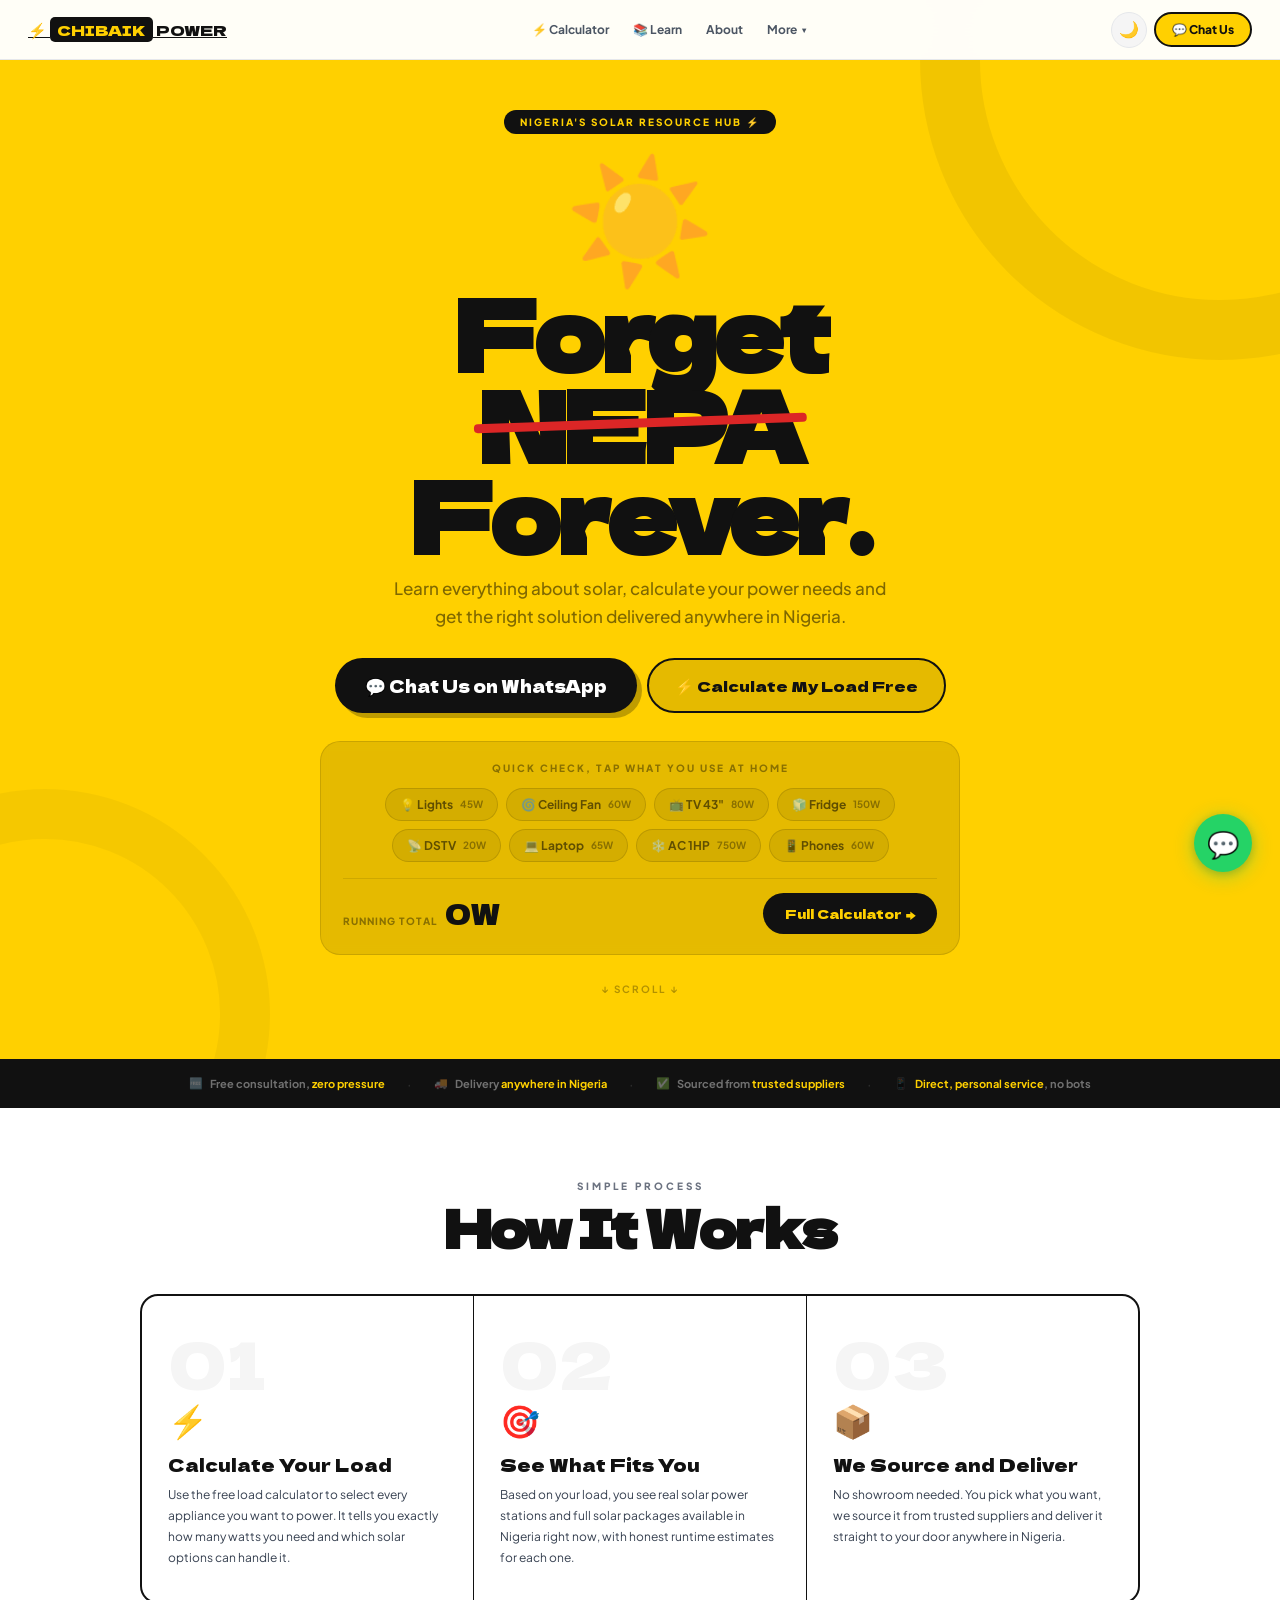
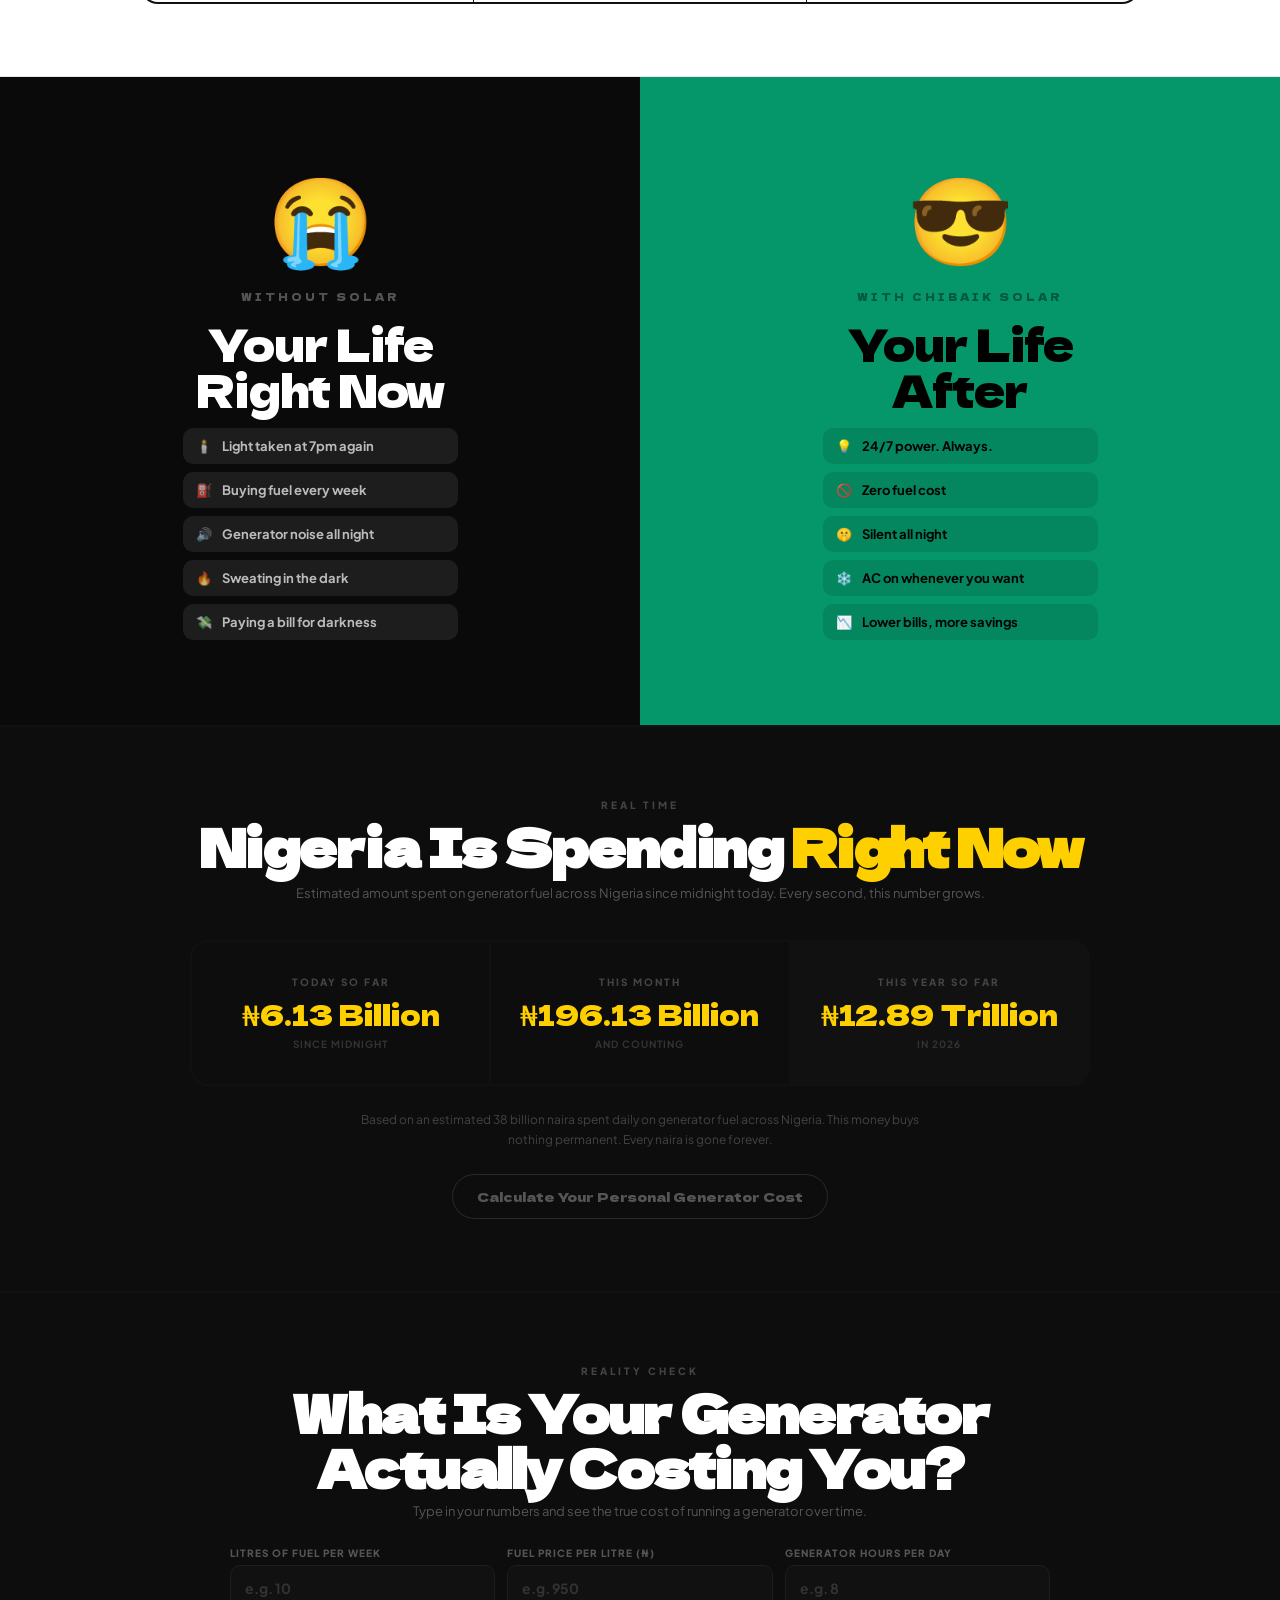
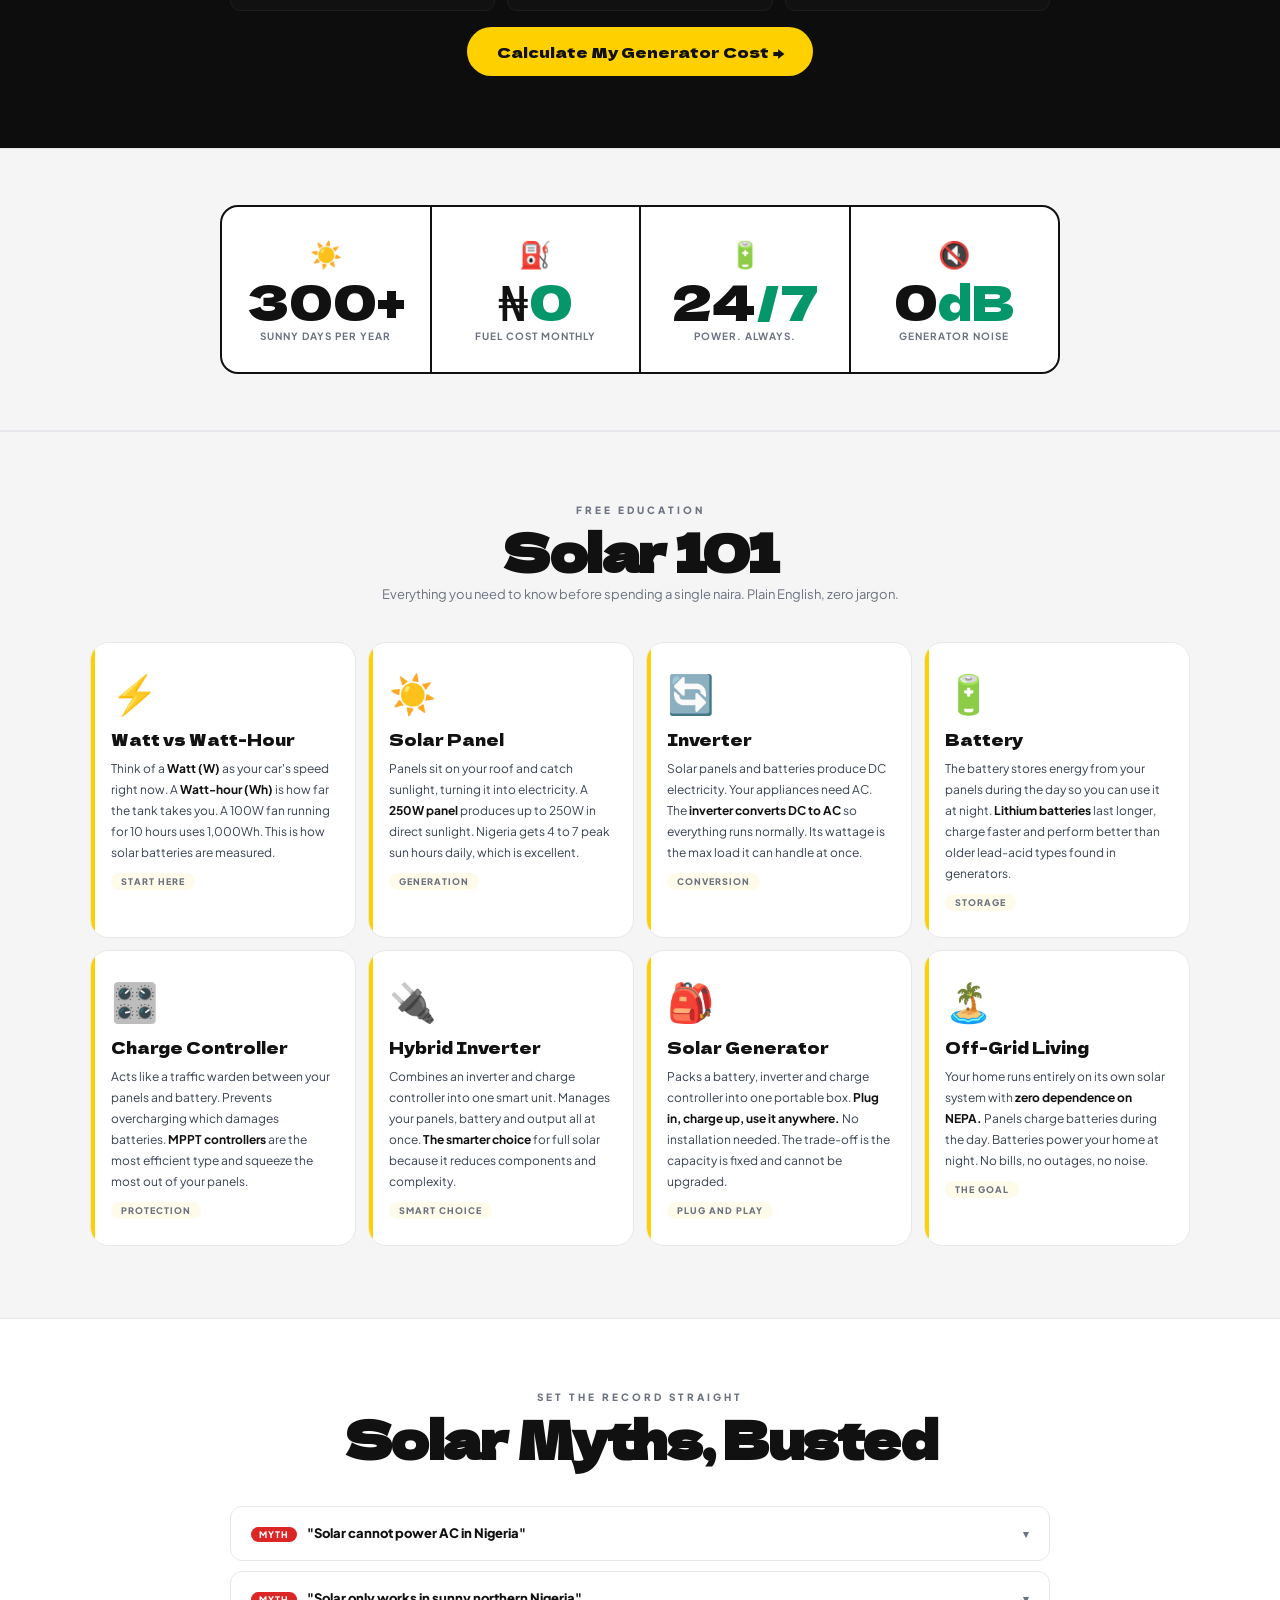
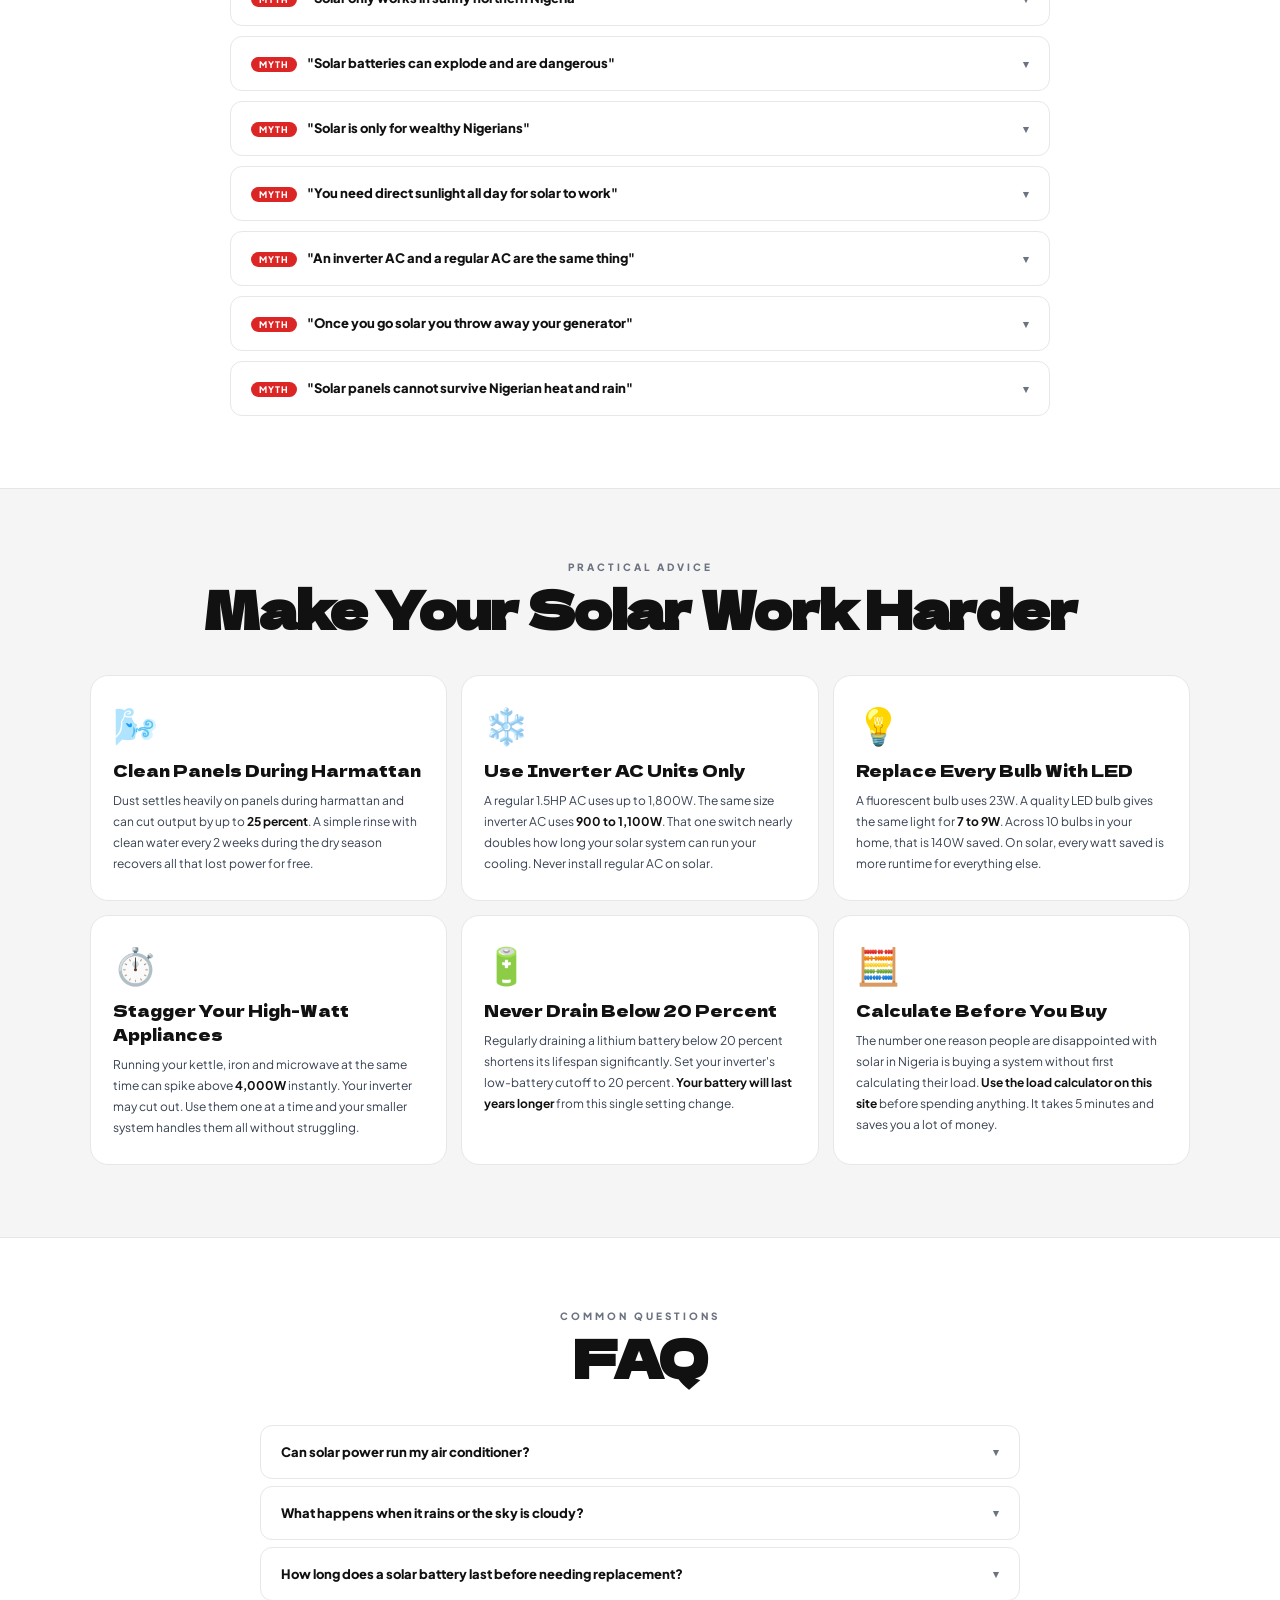
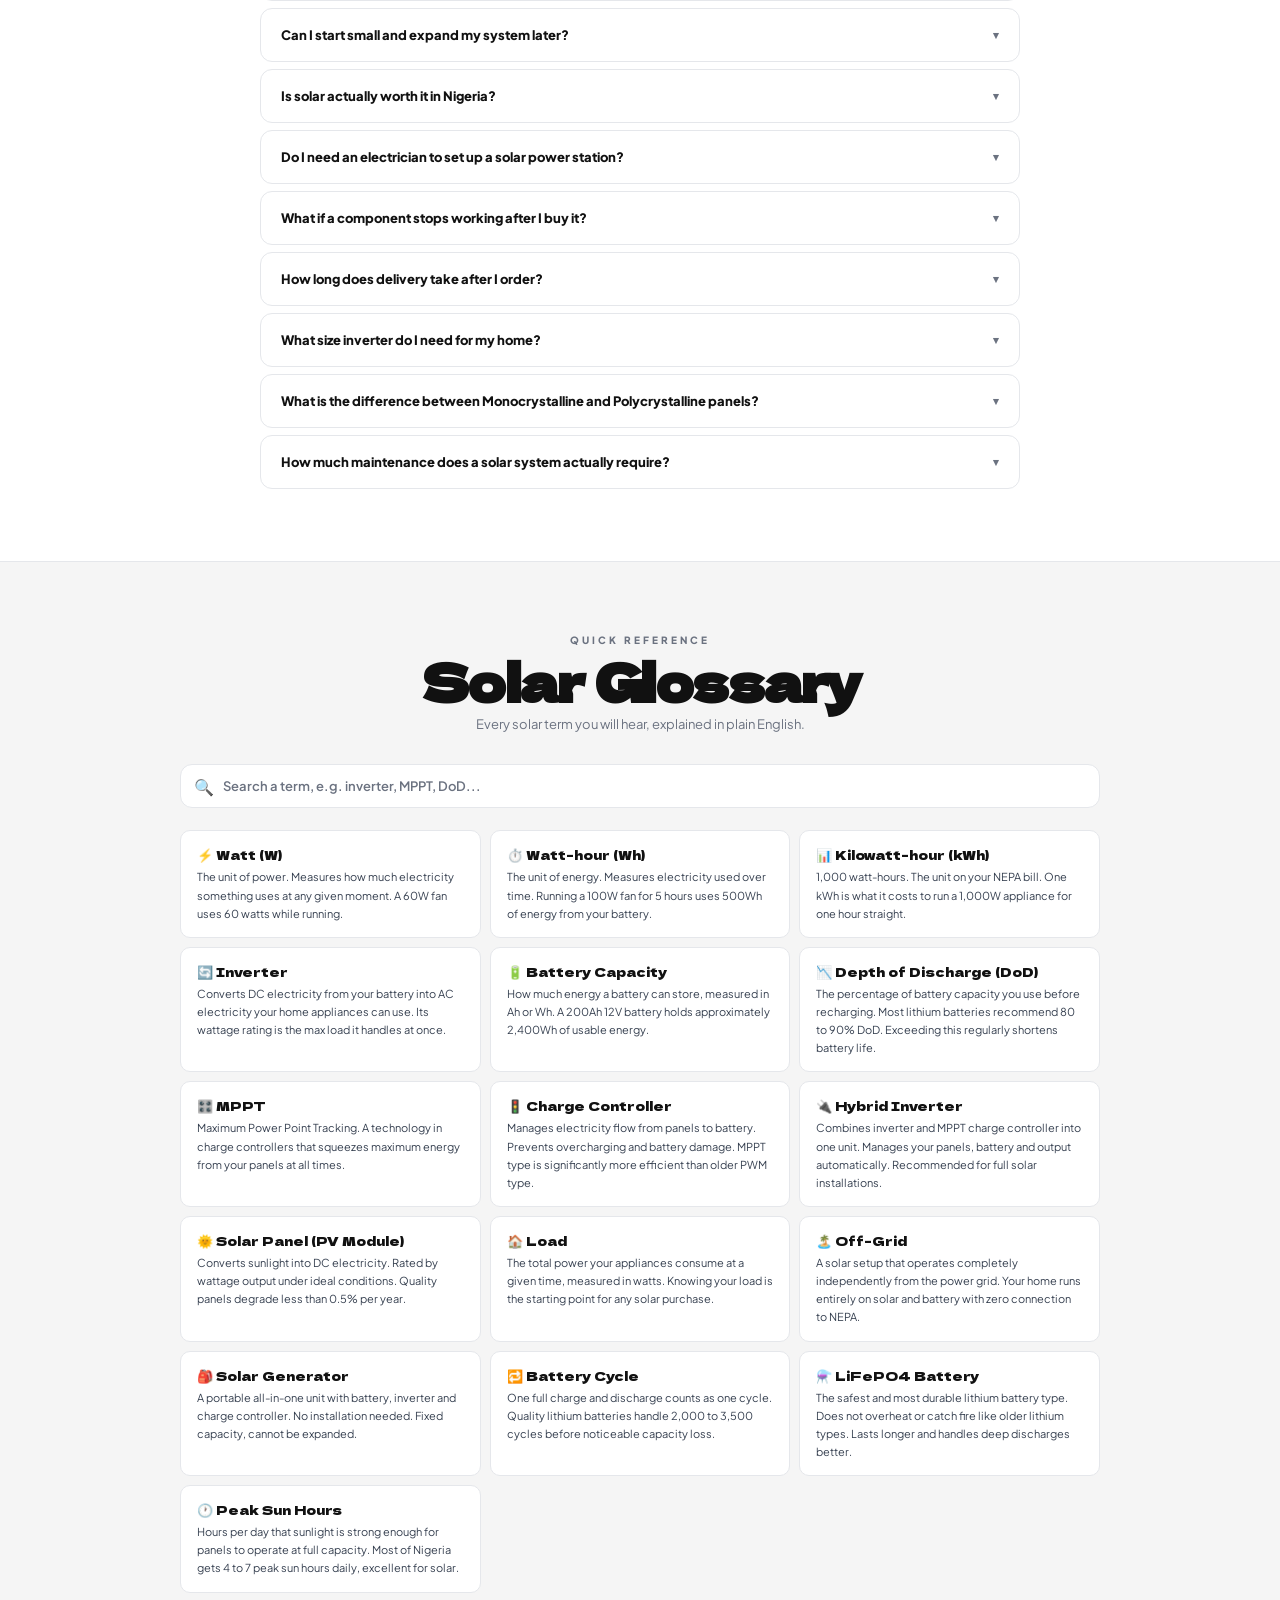
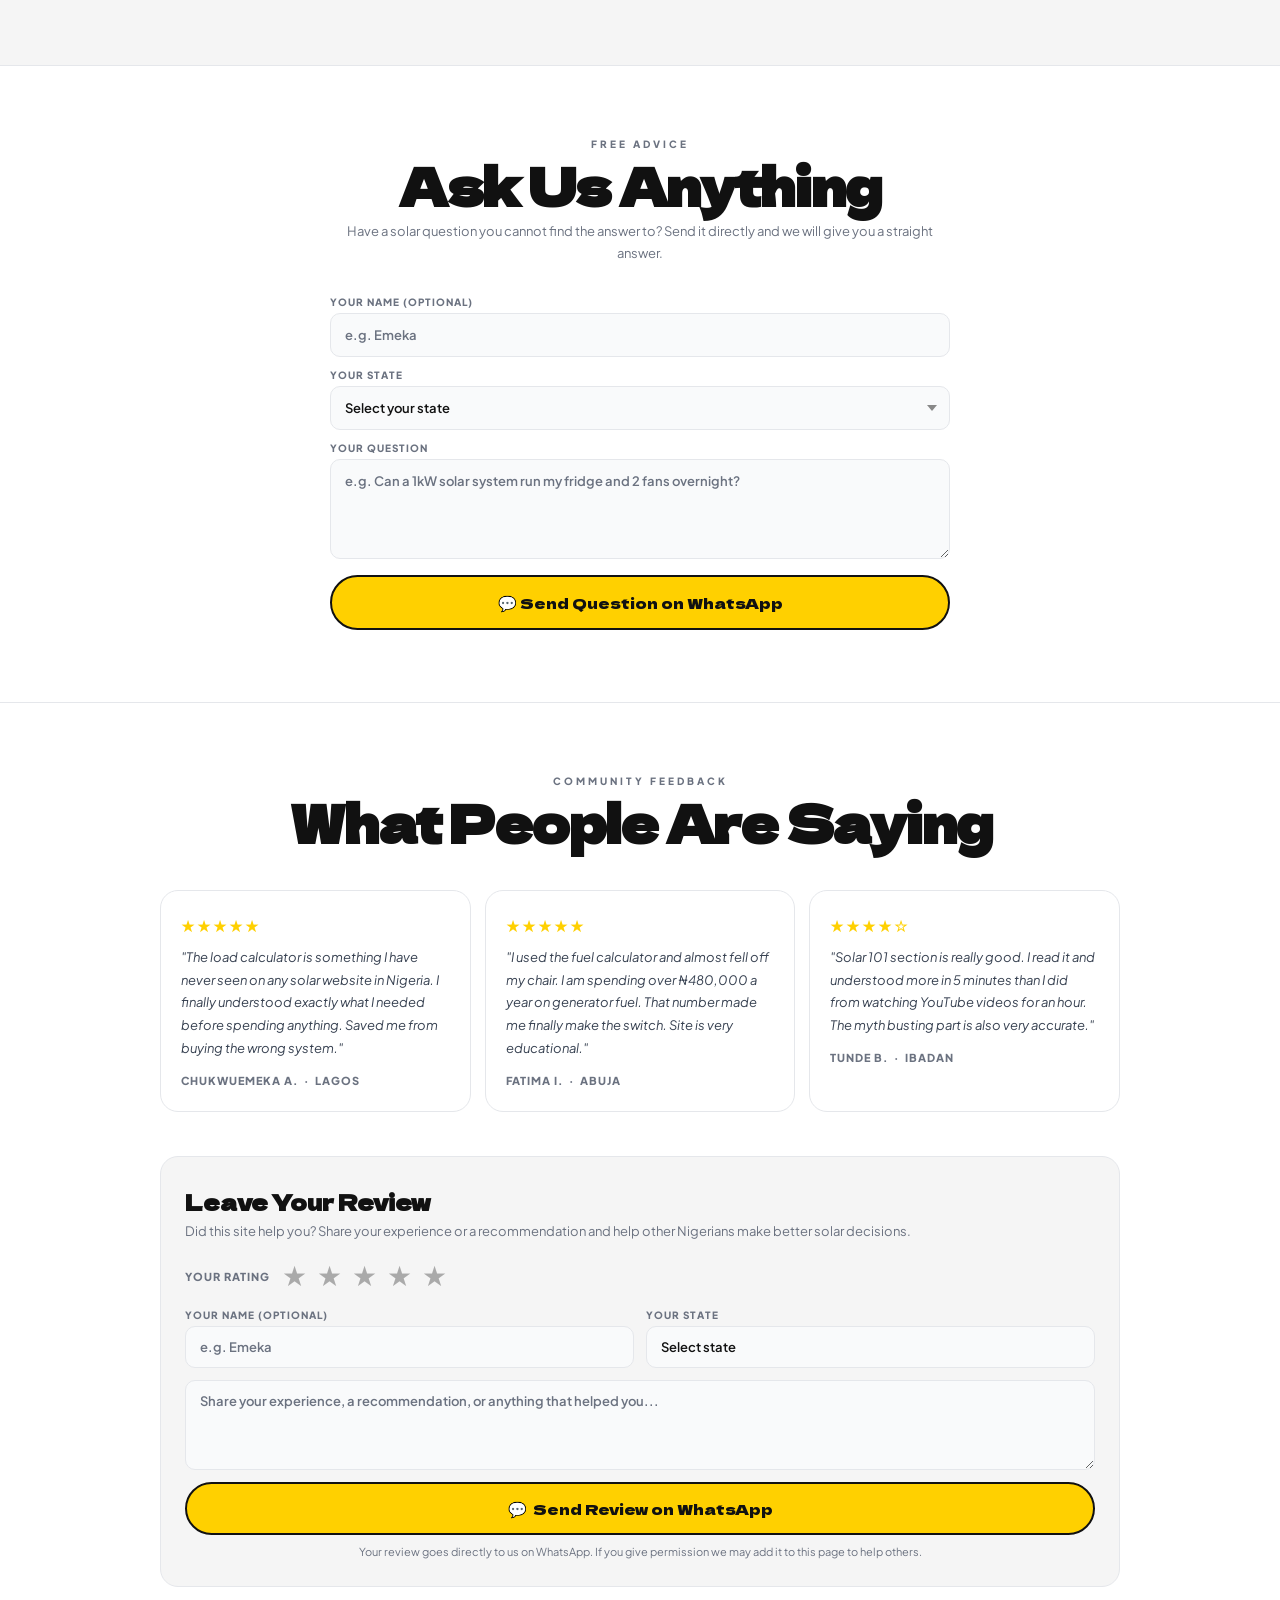
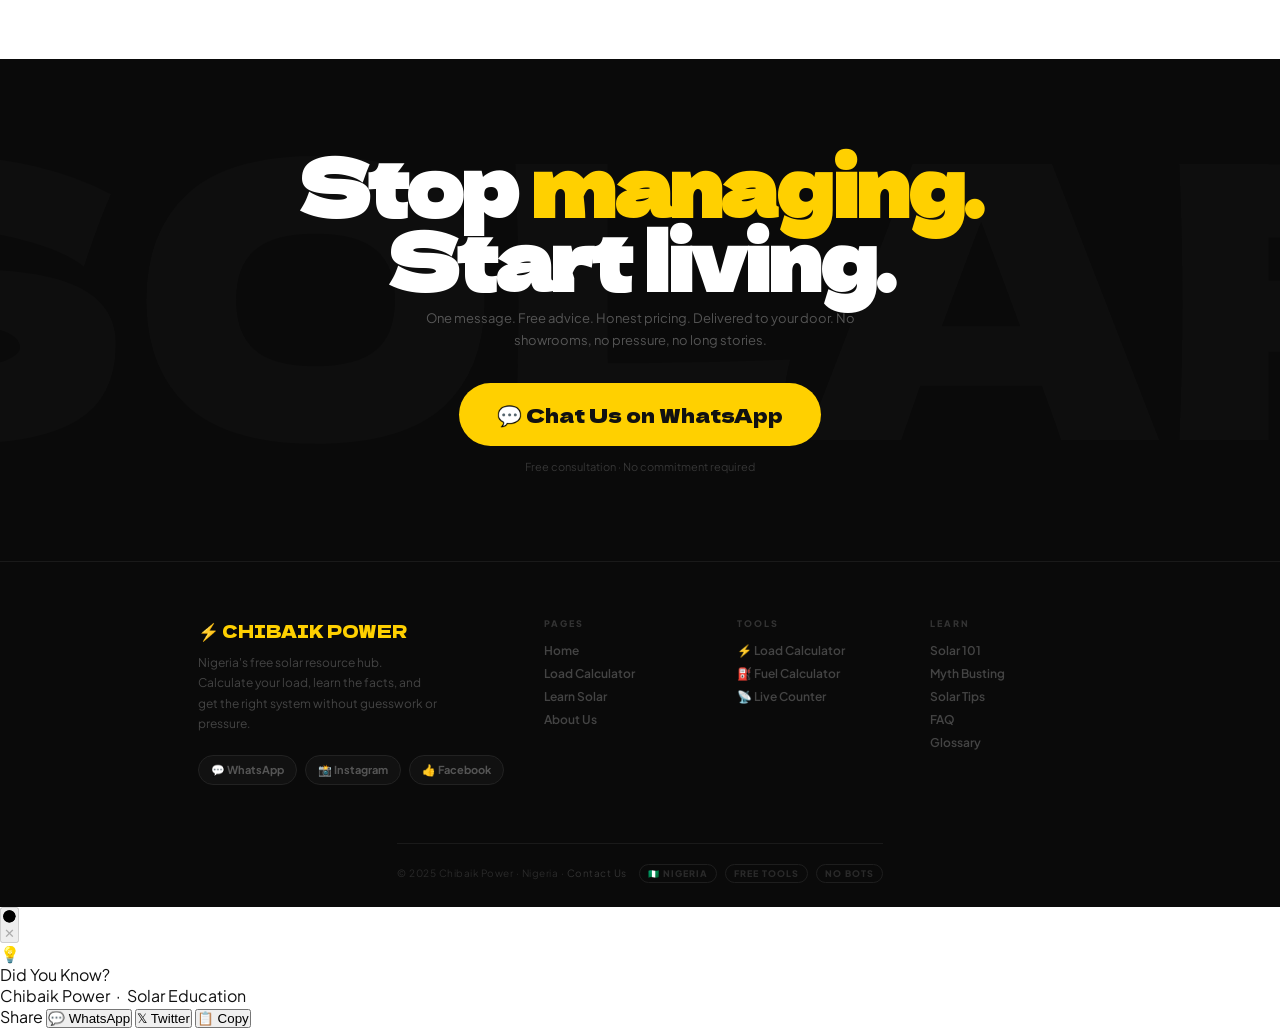
==== index.html @ 40720cb6 "Add files via upload" ====
<!DOCTYPE html>
<html lang="en">
<head>
<meta charset="UTF-8">
<meta name="viewport" content="width=device-width, initial-scale=1.0">
<title>Chibaik Power — Nigeria's Free Solar Resource Hub</title>
<meta name="description" content="Free solar load calculator for Nigeria. Find the right inverter system for your home, learn everything about solar in plain English, and stop wasting money on fuel.">
<meta name="keywords" content="solar Nigeria, solar panel price Nigeria, load calculator solar, inverter Nigeria, solar power station Lagos, Chibaik Power, best solar company Nigeria">
<link rel="canonical" href="https://chibaikpower.vercel.app/">
<!-- Open Graph -->
<meta property="og:type" content="website">
<meta property="og:url" content="https://chibaikpower.vercel.app/">
<meta property="og:title" content="Chibaik Power — Nigeria's Free Solar Resource Hub">
<meta property="og:description" content="Calculate your load, learn the facts, and get the right solar system before spending a naira. Free tools, honest advice.">
<meta property="og:image" content="https://chibaikpower.vercel.app/og-image.png">
<meta name="twitter:card" content="summary_large_image">
<meta name="theme-color" content="#FFD000">
<!-- Performance -->
<link rel="preconnect" href="https://fonts.googleapis.com">
<link rel="preconnect" href="https://fonts.gstatic.com" crossorigin>
<link href="https://fonts.googleapis.com/css2?family=Dela+Gothic+One&family=Plus+Jakarta+Sans:wght@400;500;600;700;800&display=swap" rel="stylesheet">
<link rel="stylesheet" href="style.css">
<!-- Schema.org Structured Data -->
<script type="application/ld+json">
{
  "@context": "https://schema.org",
  "@graph": [
    {
      "@type": "LocalBusiness",
      "name": "Chibaik Power",
      "description": "Nigeria's free solar resource hub. Free load calculator, solar education, and honest advice for Nigerians going solar.",
      "url": "https://chibaikpower.vercel.app",
      "telephone": "+2347057027857",
      "address": { "@type": "PostalAddress", "addressCountry": "NG" },
      "areaServed": "Nigeria",
      "sameAs": [
        "https://www.instagram.com/chibaikpower",
        "https://www.facebook.com/chibaikpower"
      ],
      "openingHours": "Mo-Su 08:00-20:00"
    },
    {
      "@type": "WebSite",
      "name": "Chibaik Power",
      "url": "https://chibaikpower.vercel.app",
      "potentialAction": {
        "@type": "SearchAction",
        "target": "https://chibaikpower.vercel.app/learn.html",
        "query-input": "required name=search_term_string"
      }
    }
  ]
}
</script>
  <script defer src="/_vercel/insights/script.js"></script>
</head>
<body>

<div class="scroll-prog" id="scrollProg"></div>

<nav id="mainNav">
  <a class="logo" href="index.html" aria-label="Chibaik Power Home">⚡ <em>CHIBAIK</em> POWER</a>
  <div class="nav-center">
    <a class="nav-page-link" href="calculator.html">⚡ Calculator</a>
    <a class="nav-page-link" href="learn.html">📚 Learn</a>
    <a class="nav-page-link" href="about.html">About</a>
    <div class="nav-item" id="dd-tools">
      <button class="nav-btn" onclick="toggleDd('dd-tools')" aria-haspopup="true" aria-expanded="false">More <span class="nav-arr">▾</span></button>
      <div class="dropdown">
        <button class="ddi" onclick="scrollS('#fuel');closeAllDd()"><span class="ddi-icon">⛽</span><div><div class="ddi-label">Fuel Cost Calculator</div><div class="ddi-sub">See your generator's true cost</div></div></button>
        <button class="ddi" onclick="scrollS('#gencounter');closeAllDd()"><span class="ddi-icon">📡</span><div><div class="ddi-label">Live Spending Counter</div><div class="ddi-sub">Nigeria's fuel bill in real time</div></div></button>
        <div class="dd-sep"></div>
        <button class="ddi" onclick="scrollS('#reviews');closeAllDd()"><span class="ddi-icon">⭐</span><div><div class="ddi-label">Reviews</div><div class="ddi-sub">What people are saying</div></div></button>
        <button class="ddi" onclick="scrollS('#ask');closeAllDd()"><span class="ddi-icon">💬</span><div><div class="ddi-label">Ask a Question</div><div class="ddi-sub">Free direct advice</div></div></button>
      </div>
    </div>
  </div>
  <div class="nav-end">
    <button class="theme-btn" id="themeBtn" onclick="toggleTheme()" aria-label="Toggle light/dark mode">🌙</button>
    <a class="nav-cta" href="https://wa.me/+2347057027857" target="_blank" rel="noopener" aria-label="Chat with us on WhatsApp">💬 Chat Us</a>
    <button class="hamburger" onclick="toggleMob()" id="hamBtn" aria-label="Open menu" aria-expanded="false">☰</button>
  </div>
</nav>

<div class="mob-nav" id="mobNav">
  <div class="mob-section"><div class="mob-sec-title">Pages</div>
    <a class="mob-link" href="index.html">🏠 Home</a>
    <a class="mob-link" href="calculator.html">⚡ Load Calculator</a>
    <a class="mob-link" href="learn.html">📚 Learn Solar</a>
    <a class="mob-link" href="about.html">👋 About Us</a>
  </div>
  <div class="mob-sep"></div>
  <div class="mob-section"><div class="mob-sec-title">Tools on This Page</div>
    <button class="mob-link" onclick="scrollS('#fuel');closeMob()">⛽ Fuel Cost Calculator</button>
    <button class="mob-link" onclick="scrollS('#gencounter');closeMob()">📡 Live Spending Counter</button>
  </div>
  <div class="mob-sep"></div>
  <div class="mob-section">
    <button class="mob-link" onclick="scrollS('#reviews');closeMob()">⭐ Reviews</button>
    <button class="mob-link" onclick="scrollS('#ask');closeMob()">💬 Ask a Question</button>
  </div>
  <a class="mob-cta" href="https://wa.me/+2347057027857" target="_blank" rel="noopener">💬 Chat Us on WhatsApp</a>
</div>

<!-- HERO -->
<section class="hero">
  <div class="h-circle-1"></div><div class="h-circle-2"></div>
  <span class="hero-badge">Nigeria's Solar Resource Hub ⚡</span>
  <span class="hero-sun">☀️</span>
  <h1>Forget<br><span class="strike">NEPA</span><br>Forever.</h1>
  <p class="hero-sub">Learn everything about solar, calculate your power needs and get the right solution delivered anywhere in Nigeria.</p>
  <div class="hero-btns">
    <a class="btn-dark" href="https://wa.me/+2347057027857" target="_blank">💬 Chat Us on WhatsApp</a>
    <button class="btn-outline" onclick="openCalc()">⚡ Calculate My Load Free</button>
  </div>
  <div class="hero-quickcalc anim" id="heroQuickCalc">
    <p class="hero-qc-label">Quick check, tap what you use at home</p>
    <div class="hero-chips" id="heroChips"></div>
    <div class="hero-qc-footer">
      <div class="hero-qc-total">
        <span class="hero-qc-lbl">Running total</span>
        <span class="hero-qc-val" id="heroTotal">0W</span>
      </div>
      <button class="hero-qc-btn" onclick="openCalc()">Full Calculator →</button>
    </div>
  </div>

  <p class="scroll-hint">↓ scroll ↓</p>
</section>

<!-- TRUST BAR -->
<div class="trust">
  <div class="trust-inner">
    <div class="t-item"><span>🆓</span><span>Free consultation, <strong>zero pressure</strong></span></div>
    <span class="t-dot">·</span>
    <div class="t-item"><span>🚚</span><span>Delivery <strong>anywhere in Nigeria</strong></span></div>
    <span class="t-dot">·</span>
    <div class="t-item"><span>✅</span><span>Sourced from <strong>trusted suppliers</strong></span></div>
    <span class="t-dot">·</span>
    <div class="t-item"><span>📱</span><span><strong>Direct, personal service</strong>, no bots</span></div>
  </div>
</div>

<!-- HOW IT WORKS -->
<section class="how" id="how">
  <div class="how-inner">
    <p class="eyebrow anim">Simple Process</p>
    <h2 class="sec-h anim d1">How It Works</h2>
    <div class="steps">
      <div class="step anim d1"><div class="step-n">01</div><span class="step-icon">⚡</span><div class="step-title">Calculate Your Load</div><p class="step-desc">Use the free load calculator to select every appliance you want to power. It tells you exactly how many watts you need and which solar options can handle it.</p></div>
      <div class="step anim d2"><div class="step-n">02</div><span class="step-icon">🎯</span><div class="step-title">See What Fits You</div><p class="step-desc">Based on your load, you see real solar power stations and full solar packages available in Nigeria right now, with honest runtime estimates for each one.</p></div>
      <div class="step anim d3"><div class="step-n">03</div><span class="step-icon">📦</span><div class="step-title">We Source and Deliver</div><p class="step-desc">No showroom needed. You pick what you want, we source it from trusted suppliers and deliver it straight to your door anywhere in Nigeria.</p></div>
    </div>
  </div>
</section>

<!-- COMPARE -->
<div class="compare" id="compare">
  <div class="cmp-b">
    <div class="cmp-emoji anim">😭</div><div class="cmp-lbl">Without Solar</div>
    <div class="cmp-title anim d1">Your Life<br>Right Now</div>
    <div class="cmp-list">
      <div class="cmp-item anim d2"><span>🕯️</span> Light taken at 7pm again</div>
      <div class="cmp-item anim d3"><span>⛽</span> Buying fuel every week</div>
      <div class="cmp-item anim d4"><span>🔊</span> Generator noise all night</div>
      <div class="cmp-item anim d5"><span>🔥</span> Sweating in the dark</div>
      <div class="cmp-item anim d6"><span>💸</span> Paying a bill for darkness</div>
    </div>
  </div>
  <div class="cmp-a">
    <div class="cmp-emoji anim">😎</div><div class="cmp-lbl">With Chibaik Solar</div>
    <div class="cmp-title anim d1">Your Life<br>After</div>
    <div class="cmp-list">
      <div class="cmp-item anim d2"><span>💡</span> 24/7 power. Always.</div>
      <div class="cmp-item anim d3"><span>🚫</span> Zero fuel cost</div>
      <div class="cmp-item anim d4"><span>🤫</span> Silent all night</div>
      <div class="cmp-item anim d5"><span>❄️</span> AC on whenever you want</div>
      <div class="cmp-item anim d6"><span>📉</span> Lower bills, more savings</div>
    </div>
  </div>
</div>

<!-- GENERATOR COUNTER -->
<section class="gen-sec" id="gencounter">
  <div class="gen-inner">
    <p class="eyebrow">Real Time</p>
    <h2 class="sec-h anim">Nigeria Is Spending <em>Right Now</em></h2>
    <p class="gen-sub anim d1">Estimated amount spent on generator fuel across Nigeria since midnight today. Every second, this number grows.</p>
    <div class="gen-cards">
      <div class="gen-card anim d1">
        <div class="gen-card-label">Today So Far</div>
        <div class="gen-card-val" id="genToday">Calculating...</div>
        <div class="gen-card-note">since midnight</div>
      </div>
      <div class="gen-card anim d2">
        <div class="gen-card-label">This Month</div>
        <div class="gen-card-val" id="genMonth">Calculating...</div>
        <div class="gen-card-note">and counting</div>
      </div>
      <div class="gen-card gen-card-highlight anim d3">
        <div class="gen-card-label">This Year So Far</div>
        <div class="gen-card-val" id="genYear">Calculating...</div>
        <div class="gen-card-note">in 2026</div>
      </div>
    </div>
    <p class="gen-disclaimer anim d4">Based on an estimated 38 billion naira spent daily on generator fuel across Nigeria. This money buys nothing permanent. Every naira is gone forever.</p>
    <button class="gen-cta anim d5" onclick="scrollS('#fuel')">Calculate Your Personal Generator Cost</button>
  </div>
</section>

<!-- FUEL CALCULATOR -->
<section class="fuel-sec" id="fuel">
  <div class="fuel-inner">
    <p class="eyebrow">Reality Check</p>
    <h2 class="sec-h anim">What Is Your Generator<br>Actually Costing You?</h2>
    <p class="fuel-desc anim d1">Type in your numbers and see the true cost of running a generator over time.</p>
    <div class="fuel-form anim d2">
      <div><label class="fuel-label">Litres of fuel per week</label><input type="number" id="fc-l" class="fuel-input" placeholder="e.g. 10" min="0"></div>
      <div><label class="fuel-label">Fuel price per litre (₦)</label><input type="number" id="fc-p" class="fuel-input" placeholder="e.g. 950" min="0"></div>
      <div><label class="fuel-label">Generator hours per day</label><input type="number" id="fc-h" class="fuel-input" placeholder="e.g. 8" min="0" max="24"></div>
    </div>
    <button class="fuel-go anim d3" onclick="calcFuel()">Calculate My Generator Cost →</button>
    <div class="fuel-results" id="fuelRes">
      <div class="fuel-panel">
        <div class="fuel-row"><span class="fuel-lbl">Per Week</span><span class="fuel-val" id="fc-weekly">, </span></div>
        <div class="fuel-row"><span class="fuel-lbl">Per Month</span><span class="fuel-val" id="fc-monthly">, </span></div>
        <div class="fuel-row"><span class="fuel-lbl">Per Year</span><span class="fuel-val" id="fc-yearly">, </span></div>
        <div class="fuel-row"><span class="fuel-lbl" style="font-size:13px;font-weight:800;color:#999">Over 5 Years</span><span class="fuel-val big" id="fc-5yr">, </span></div>
      </div>
      <div class="fuel-insight"><p id="fc-insight">Calculating...</p><button class="fuel-cta-btn" onclick="openCalc()">⚡ See Solar Options for Your Load →</button></div>
    </div>
  </div>
</section>

<!-- NUMBERS -->
<div class="nums">
  <div class="nums-grid">
    <div class="num-card anim d1"><span class="num-emoji">☀️</span><div class="num-val" data-target="300" data-suffix="+">0+</div><div class="num-lbl">Sunny Days Per Year</div></div>
    <div class="num-card anim d2"><span class="num-emoji">⛽</span><div class="num-val">₦<span style="color:var(--g)">0</span></div><div class="num-lbl">Fuel Cost Monthly</div></div>
    <div class="num-card anim d3"><span class="num-emoji">🔋</span><div class="num-val">24<span>/7</span></div><div class="num-lbl">Power. Always.</div></div>
    <div class="num-card anim d4"><span class="num-emoji">🔇</span><div class="num-val">0<span>dB</span></div><div class="num-lbl">Generator Noise</div></div>
  </div>
</div>



<!-- SOLAR 101 -->
<section class="s101" id="solar101">
  <div class="s101-inner">
    <p class="eyebrow anim" style="text-align:center">Free Education</p>
    <h2 class="sec-h anim d1" style="text-align:center">Solar 101</h2>
    <p class="anim d2" style="text-align:center;font-size:13px;color:var(--text-muted);margin-top:-32px;transition:color .3s">Everything you need to know before spending a single naira. Plain English, zero jargon.</p>
    <div class="s101-grid">
      <div class="s101-card anim d1"><span class="s101-icon">⚡</span><div class="s101-title">Watt vs Watt-Hour</div><p class="s101-body">Think of a <strong>Watt (W)</strong> as your car's speed right now. A <strong>Watt-hour (Wh)</strong> is how far the tank takes you. A 100W fan running for 10 hours uses 1,000Wh. This is how solar batteries are measured.</p><span class="s101-tag">Start Here</span></div>
      <div class="s101-card anim d2"><span class="s101-icon">☀️</span><div class="s101-title">Solar Panel</div><p class="s101-body">Panels sit on your roof and catch sunlight, turning it into electricity. A <strong>250W panel</strong> produces up to 250W in direct sunlight. Nigeria gets 4 to 7 peak sun hours daily, which is excellent.</p><span class="s101-tag">Generation</span></div>
      <div class="s101-card anim d3"><span class="s101-icon">🔄</span><div class="s101-title">Inverter</div><p class="s101-body">Solar panels and batteries produce DC electricity. Your appliances need AC. The <strong>inverter converts DC to AC</strong> so everything runs normally. Its wattage is the max load it can handle at once.</p><span class="s101-tag">Conversion</span></div>
      <div class="s101-card anim d4"><span class="s101-icon">🔋</span><div class="s101-title">Battery</div><p class="s101-body">The battery stores energy from your panels during the day so you can use it at night. <strong>Lithium batteries</strong> last longer, charge faster and perform better than older lead-acid types found in generators.</p><span class="s101-tag">Storage</span></div>
      <div class="s101-card anim d5"><span class="s101-icon">🎛️</span><div class="s101-title">Charge Controller</div><p class="s101-body">Acts like a traffic warden between your panels and battery. Prevents overcharging which damages batteries. <strong>MPPT controllers</strong> are the most efficient type and squeeze the most out of your panels.</p><span class="s101-tag">Protection</span></div>
      <div class="s101-card anim d6"><span class="s101-icon">🔌</span><div class="s101-title">Hybrid Inverter</div><p class="s101-body">Combines an inverter and charge controller into one smart unit. Manages your panels, battery and output all at once. <strong>The smarter choice</strong> for full solar because it reduces components and complexity.</p><span class="s101-tag">Smart Choice</span></div>
      <div class="s101-card anim d7"><span class="s101-icon">🎒</span><div class="s101-title">Solar Generator</div><p class="s101-body">Packs a battery, inverter and charge controller into one portable box. <strong>Plug in, charge up, use it anywhere.</strong> No installation needed. The trade-off is the capacity is fixed and cannot be upgraded.</p><span class="s101-tag">Plug and Play</span></div>
      <div class="s101-card anim d8"><span class="s101-icon">🏝️</span><div class="s101-title">Off-Grid Living</div><p class="s101-body">Your home runs entirely on its own solar system with <strong>zero dependence on NEPA.</strong> Panels charge batteries during the day. Batteries power your home at night. No bills, no outages, no noise.</p><span class="s101-tag">The Goal</span></div>
    </div>
  </div>
</section>

<!-- MYTH BUSTING -->
<section class="myths-sec" id="myths">
  <div class="myths-inner">
    <p class="eyebrow anim" style="text-align:center">Set the Record Straight</p>
    <h2 class="sec-h anim d1" style="text-align:center">Solar Myths, Busted</h2>
    <div class="myths-list">
      <div class="myth-card anim d1"><button class="myth-q" onclick="toggleMyth(this)"><div class="myth-q-left"><span class="myth-badge">Myth</span>"Solar cannot power AC in Nigeria"</div><span class="myth-arr">▾</span></button><div class="myth-a"><div class="myth-a-inner"><div class="myth-verdict">✅ The Truth</div><p class="myth-truth">Solar absolutely can run an AC. A 1HP unit uses <strong>750W</strong> and a 1.5HP uses <strong>1,200W</strong>. You just need a system rated above that wattage. The key is sizing your system correctly before you buy, which is exactly what the load calculator on this site does.</p></div></div></div>
      <div class="myth-card anim d2"><button class="myth-q" onclick="toggleMyth(this)"><div class="myth-q-left"><span class="myth-badge">Myth</span>"Solar only works in sunny northern Nigeria"</div><span class="myth-arr">▾</span></button><div class="myth-a"><div class="myth-a-inner"><div class="myth-verdict">✅ The Truth</div><p class="myth-truth">Solar works everywhere in Nigeria. Lagos, Port Harcourt, Calabar and Benin all get <strong>4 to 5 peak sun hours daily</strong>, which is more than enough to run a proper solar system. The north gets more, but the south is far from lacking.</p></div></div></div>
      <div class="myth-card anim d3"><button class="myth-q" onclick="toggleMyth(this)"><div class="myth-q-left"><span class="myth-badge">Myth</span>"Solar batteries can explode and are dangerous"</div><span class="myth-arr">▾</span></button><div class="myth-a"><div class="myth-a-inner"><div class="myth-verdict">✅ The Truth</div><p class="myth-truth">This is mostly about old, poorly maintained lead-acid batteries. Modern <strong>LiFePO4 lithium batteries</strong> used in quality solar systems have built-in protection circuits and are extremely safe. They do not overheat and do not explode under normal use.</p></div></div></div>
      <div class="myth-card anim d4"><button class="myth-q" onclick="toggleMyth(this)"><div class="myth-q-left"><span class="myth-badge">Myth</span>"Solar is only for wealthy Nigerians"</div><span class="myth-arr">▾</span></button><div class="myth-a"><div class="myth-a-inner"><div class="myth-verdict">✅ The Truth</div><p class="myth-truth">Entry-level solar power stations that can handle fans, TV, phone charging and small appliances start from <strong>around ₦150,000</strong>. If you are already spending ₦30,000 a month on fuel, a basic solar system pays for itself in 5 months.</p></div></div></div>
      <div class="myth-card anim d5"><button class="myth-q" onclick="toggleMyth(this)"><div class="myth-q-left"><span class="myth-badge">Myth</span>"You need direct sunlight all day for solar to work"</div><span class="myth-arr">▾</span></button><div class="myth-a"><div class="myth-a-inner"><div class="myth-verdict">✅ The Truth</div><p class="myth-truth">Panels still generate electricity on cloudy days, typically <strong>10 to 25 percent of their rated output</strong>. This is why battery storage exists. Your battery fills during sunny hours and that energy covers you when conditions are not perfect.</p></div></div></div>
      <div class="myth-card anim d6"><button class="myth-q" onclick="toggleMyth(this)"><div class="myth-q-left"><span class="myth-badge">Myth</span>"An inverter AC and a regular AC are the same thing"</div><span class="myth-arr">▾</span></button><div class="myth-a"><div class="myth-a-inner"><div class="myth-verdict">✅ The Truth</div><p class="myth-truth">They are very different. A <strong>regular AC</strong> runs at full power constantly. An <strong>inverter AC</strong> adjusts its speed based on need, using 30 to 50 percent less electricity for the same cooling. For solar, always choose inverter AC.</p></div></div></div>
      <div class="myth-card anim d7"><button class="myth-q" onclick="toggleMyth(this)"><div class="myth-q-left"><span class="myth-badge">Myth</span>"Once you go solar you throw away your generator"</div><span class="myth-arr">▾</span></button><div class="myth-a"><div class="myth-a-inner"><div class="myth-verdict">✅ The Truth</div><p class="myth-truth">Keep your generator as an <strong>emergency backup</strong>. There will be extended cloudy seasons or times your load exceeds your solar capacity. Having a generator as a fallback gives you complete peace of mind while your solar handles 95% of daily use.</p></div></div></div>
      <div class="myth-card anim d8"><button class="myth-q" onclick="toggleMyth(this)"><div class="myth-q-left"><span class="myth-badge">Myth</span>"Solar panels cannot survive Nigerian heat and rain"</div><span class="myth-arr">▾</span></button><div class="myth-a"><div class="myth-a-inner"><div class="myth-verdict">✅ The Truth</div><p class="myth-truth">Quality solar panels are <strong>specifically designed for tropical climates</strong>. They carry IP65 or IP67 ratings meaning they are fully waterproof. Ironically, rain actually cleans your panels and light rain after a dusty period can restore lost efficiency.</p></div></div></div>
    </div>
  </div>
</section>

<!-- SOLAR TIPS -->
<section class="tips-sec" id="tips">
  <div class="tips-inner">
    <p class="eyebrow anim" style="text-align:center">Practical Advice</p>
    <h2 class="sec-h anim d1" style="text-align:center">Make Your Solar Work Harder</h2>
    <div class="tips-grid">
      <div class="tip-card anim d1"><span class="tip-icon">🌬️</span><div class="tip-title">Clean Panels During Harmattan</div><p class="tip-body">Dust settles heavily on panels during harmattan and can cut output by up to <strong>25 percent</strong>. A simple rinse with clean water every 2 weeks during the dry season recovers all that lost power for free.</p></div>
      <div class="tip-card anim d2"><span class="tip-icon">❄️</span><div class="tip-title">Use Inverter AC Units Only</div><p class="tip-body">A regular 1.5HP AC uses up to 1,800W. The same size inverter AC uses <strong>900 to 1,100W</strong>. That one switch nearly doubles how long your solar system can run your cooling. Never install regular AC on solar.</p></div>
      <div class="tip-card anim d3"><span class="tip-icon">💡</span><div class="tip-title">Replace Every Bulb With LED</div><p class="tip-body">A fluorescent bulb uses 23W. A quality LED bulb gives the same light for <strong>7 to 9W</strong>. Across 10 bulbs in your home, that is 140W saved. On solar, every watt saved is more runtime for everything else.</p></div>
      <div class="tip-card anim d4"><span class="tip-icon">⏱️</span><div class="tip-title">Stagger Your High-Watt Appliances</div><p class="tip-body">Running your kettle, iron and microwave at the same time can spike above <strong>4,000W</strong> instantly. Your inverter may cut out. Use them one at a time and your smaller system handles them all without struggling.</p></div>
      <div class="tip-card anim d5"><span class="tip-icon">🔋</span><div class="tip-title">Never Drain Below 20 Percent</div><p class="tip-body">Regularly draining a lithium battery below 20 percent shortens its lifespan significantly. Set your inverter's low-battery cutoff to 20 percent. <strong>Your battery will last years longer</strong> from this single setting change.</p></div>
      <div class="tip-card anim d6"><span class="tip-icon">🧮</span><div class="tip-title">Calculate Before You Buy</div><p class="tip-body">The number one reason people are disappointed with solar in Nigeria is buying a system without first calculating their load. <strong>Use the load calculator on this site</strong> before spending anything. It takes 5 minutes and saves you a lot of money.</p></div>
    </div>
  </div>
</section>

<!-- FAQ -->
<section class="faq-sec" id="faq">
  <div class="faq-inner">
    <p class="eyebrow anim" style="text-align:center">Common Questions</p>
    <h2 class="sec-h anim d1" style="text-align:center">FAQ</h2>
    <div class="faq-list">
      <div class="faq-card anim d1"><button class="faq-q" onclick="toggleFaq(this)">Can solar power run my air conditioner? <span class="faq-arr">▾</span></button><div class="faq-a"><p>Yes, solar can power an AC. A 1HP split unit uses around <strong>750W</strong> and a 1.5HP around 1,200W. You need a solar system rated above that wattage to run it without strain. Use the load calculator to get a proper estimate for your exact situation.</p></div></div>
      <div class="faq-card anim d2"><button class="faq-q" onclick="toggleFaq(this)">What happens when it rains or the sky is cloudy? <span class="faq-arr">▾</span></button><div class="faq-a"><p>Panels still generate power on cloudy days, typically <strong>10 to 25 percent</strong> of their rated output. This is why battery storage is important. During sunny periods your battery fills up and that stored energy covers you when conditions are not ideal.</p></div></div>
      <div class="faq-card anim d3"><button class="faq-q" onclick="toggleFaq(this)">How long does a solar battery last before needing replacement? <span class="faq-arr">▾</span></button><div class="faq-a"><p><strong>Lithium batteries</strong> typically last 5 to 10 years. <strong>Lead-acid batteries</strong> last 2 to 4 years. The main factor is how deeply you drain the battery regularly. Quality lithium batteries handle 2,000 to 3,500 full charge cycles before noticeable capacity loss.</p></div></div>
      <div class="faq-card anim d4"><button class="faq-q" onclick="toggleFaq(this)">Can I start small and expand my system later? <span class="faq-arr">▾</span></button><div class="faq-a"><p>Yes, if you go with a <strong>full solar system</strong> using a hybrid inverter. You can add more panels or batteries as your budget grows. Solar power stations cannot be expanded. Think of a full system as a building you can extend, while a power station is a tent.</p></div></div>
      <div class="faq-card anim d5"><button class="faq-q" onclick="toggleFaq(this)">Is solar actually worth it in Nigeria? <span class="faq-arr">▾</span></button><div class="faq-a"><p>If you spend <strong>₦20,000 or more per month on fuel</strong>, the answer is almost always yes. A basic solar setup can pay for itself within 12 to 24 months from fuel savings alone. Use the fuel cost calculator on this page to see your exact numbers.</p></div></div>
      <div class="faq-card anim d6"><button class="faq-q" onclick="toggleFaq(this)">Do I need an electrician to set up a solar power station? <span class="faq-arr">▾</span></button><div class="faq-a"><p>No. Solar power stations are <strong>plug and play.</strong> You charge them using the included panel or a wall socket, then plug your appliances in directly. No wiring, no installation, no electrician needed. Full solar systems require a qualified installer.</p></div></div>
      <div class="faq-card anim d7"><button class="faq-q" onclick="toggleFaq(this)">What if a component stops working after I buy it? <span class="faq-arr">▾</span></button><div class="faq-a"><p>For <strong>solar power stations,</strong> the unit is covered by manufacturer warranty. For <strong>full solar systems,</strong> each component is separate, meaning a faulty battery does not affect your panels or inverter. Only the faulty piece needs attention.</p></div></div>
      <div class="faq-card anim d8"><button class="faq-q" onclick="toggleFaq(this)">How long does delivery take after I order? <span class="faq-arr">▾</span></button><div class="faq-a"><p>Delivery within <strong>Lagos takes 1 to 2 business days.</strong> Other states take 2 to 4 business days depending on location. Chat us on WhatsApp to confirm availability and get a delivery timeline before committing.</p></div></div>
      <div class="faq-card anim d1"><button class="faq-q" onclick="toggleFaq(this)">What size inverter do I need for my home? <span class="faq-arr">▾</span></button><div class="faq-a"><p>Your inverter should handle the <strong>peak load</strong> of all appliances running at the same time. We recommend choosing an inverter rated at least <strong>25% higher</strong> than your total load to account for surge currents from devices like refrigerators and pumps. Use the load calculator on this page to find your exact total, then add 25% on top.</p></div></div>
      <div class="faq-card anim d2"><button class="faq-q" onclick="toggleFaq(this)">What is the difference between Monocrystalline and Polycrystalline panels? <span class="faq-arr">▾</span></button><div class="faq-a"><p><strong>Monocrystalline panels</strong> are made from a single crystal structure, making them more efficient and better at performing in low-light or overcast conditions. They take up less roof space per watt. <strong>Polycrystalline panels</strong> are generally cheaper but require more roof space to produce the same power output. For most Nigerian homes where roof space may be limited, monocrystalline is the recommended choice.</p></div></div>
      <div class="faq-card anim d3"><button class="faq-q" onclick="toggleFaq(this)">How much maintenance does a solar system actually require? <span class="faq-arr">▾</span></button><div class="faq-a"><p>Solar systems are very low-maintenance. The most important task is <strong>cleaning the panels every few months</strong> to remove dust, especially during harmattan. Aside from that, ensuring your inverter is installed in a well-ventilated area and doing a quick check of cable connections once a year is usually all that is needed. There are no oil changes, no fuel filters, no engine parts. That is one of the biggest advantages over a generator.</p></div></div>
    </div>
  </div>
</section>

<!-- GLOSSARY -->
<section class="gloss-sec" id="glossary">
  <div class="gloss-inner">
    <p class="eyebrow anim" style="text-align:center">Quick Reference</p>
    <h2 class="sec-h anim d1" style="text-align:center">Solar Glossary</h2>
    <p class="anim d2" style="text-align:center;font-size:13px;color:var(--text-muted);margin-top:-32px;transition:color .3s">Every solar term you will hear, explained in plain English.</p>
    <div class="gloss-wrap anim d3"><span class="gloss-ico">🔍</span><input class="gloss-input" type="text" placeholder="Search a term, e.g. inverter, MPPT, DoD..." oninput="filterGloss(this.value)"></div>
    <div class="gloss-grid" id="glossGrid">
      <div class="gloss-card anim d1" data-t="watt power"><div class="gloss-term">⚡ Watt (W)</div><p class="gloss-def">The unit of power. Measures how much electricity something uses at any given moment. A 60W fan uses 60 watts while running.</p></div>
      <div class="gloss-card anim d2" data-t="watt-hour wh energy"><div class="gloss-term">⏱️ Watt-hour (Wh)</div><p class="gloss-def">The unit of energy. Measures electricity used over time. Running a 100W fan for 5 hours uses 500Wh of energy from your battery.</p></div>
      <div class="gloss-card anim d3" data-t="kilowatt kwh bill"><div class="gloss-term">📊 Kilowatt-hour (kWh)</div><p class="gloss-def">1,000 watt-hours. The unit on your NEPA bill. One kWh is what it costs to run a 1,000W appliance for one hour straight.</p></div>
      <div class="gloss-card anim d4" data-t="inverter dc ac convert"><div class="gloss-term">🔄 Inverter</div><p class="gloss-def">Converts DC electricity from your battery into AC electricity your home appliances can use. Its wattage rating is the max load it handles at once.</p></div>
      <div class="gloss-card anim d5" data-t="battery capacity ah ampere"><div class="gloss-term">🔋 Battery Capacity</div><p class="gloss-def">How much energy a battery can store, measured in Ah or Wh. A 200Ah 12V battery holds approximately 2,400Wh of usable energy.</p></div>
      <div class="gloss-card anim d6" data-t="depth discharge dod percentage"><div class="gloss-term">📉 Depth of Discharge (DoD)</div><p class="gloss-def">The percentage of battery capacity you use before recharging. Most lithium batteries recommend 80 to 90% DoD. Exceeding this regularly shortens battery life.</p></div>
      <div class="gloss-card anim d1" data-t="mppt maximum power tracking"><div class="gloss-term">🎛️ MPPT</div><p class="gloss-def">Maximum Power Point Tracking. A technology in charge controllers that squeezes maximum energy from your panels at all times.</p></div>
      <div class="gloss-card anim d2" data-t="charge controller mppt pwm panel"><div class="gloss-term">🚦 Charge Controller</div><p class="gloss-def">Manages electricity flow from panels to battery. Prevents overcharging and battery damage. MPPT type is significantly more efficient than older PWM type.</p></div>
      <div class="gloss-card anim d3" data-t="hybrid inverter smart all-in-one"><div class="gloss-term">🔌 Hybrid Inverter</div><p class="gloss-def">Combines inverter and MPPT charge controller into one unit. Manages your panels, battery and output automatically. Recommended for full solar installations.</p></div>
      <div class="gloss-card anim d4" data-t="solar panel pv photovoltaic module"><div class="gloss-term">🌞 Solar Panel (PV Module)</div><p class="gloss-def">Converts sunlight into DC electricity. Rated by wattage output under ideal conditions. Quality panels degrade less than 0.5% per year.</p></div>
      <div class="gloss-card anim d5" data-t="load power appliances total watts"><div class="gloss-term">🏠 Load</div><p class="gloss-def">The total power your appliances consume at a given time, measured in watts. Knowing your load is the starting point for any solar purchase.</p></div>
      <div class="gloss-card anim d6" data-t="off grid independent nepa"><div class="gloss-term">🏝️ Off-Grid</div><p class="gloss-def">A solar setup that operates completely independently from the power grid. Your home runs entirely on solar and battery with zero connection to NEPA.</p></div>
      <div class="gloss-card anim d1" data-t="solar generator power station portable"><div class="gloss-term">🎒 Solar Generator</div><p class="gloss-def">A portable all-in-one unit with battery, inverter and charge controller. No installation needed. Fixed capacity, cannot be expanded.</p></div>
      <div class="gloss-card anim d2" data-t="battery cycle life charge discharge"><div class="gloss-term">🔁 Battery Cycle</div><p class="gloss-def">One full charge and discharge counts as one cycle. Quality lithium batteries handle 2,000 to 3,500 cycles before noticeable capacity loss.</p></div>
      <div class="gloss-card anim d3" data-t="lifepo4 lithium iron phosphate safe"><div class="gloss-term">⚗️ LiFePO4 Battery</div><p class="gloss-def">The safest and most durable lithium battery type. Does not overheat or catch fire like older lithium types. Lasts longer and handles deep discharges better.</p></div>
      <div class="gloss-card anim d4" data-t="peak sun hours psh sunlight daily"><div class="gloss-term">🕐 Peak Sun Hours</div><p class="gloss-def">Hours per day that sunlight is strong enough for panels to operate at full capacity. Most of Nigeria gets 4 to 7 peak sun hours daily, excellent for solar.</p></div>
      <div class="gloss-empty" id="glossEmpty">No terms match your search. Try a different keyword.</div>
    </div>
  </div>
</section>

<!-- ASK A QUESTION -->
<section class="ask-sec" id="ask">
  <div class="ask-inner">
    <p class="eyebrow anim" style="text-align:center">Free Advice</p>
    <h2 class="sec-h anim d1" style="text-align:center">Ask Us Anything</h2>
    <p class="ask-sub anim d2">Have a solar question you cannot find the answer to? Send it directly and we will give you a straight answer.</p>
    <div class="ask-form anim d3">
      <div><label class="ask-label">Your Name (optional)</label><input class="ask-input" id="askName" type="text" placeholder="e.g. Emeka"></div>
      <div><label class="ask-label">Your State</label>
        <select class="ask-select" id="askState">
          <option value="">Select your state</option>
          <option>Abia</option><option>Adamawa</option><option>Akwa Ibom</option><option>Anambra</option><option>Bauchi</option><option>Bayelsa</option><option>Benue</option><option>Borno</option><option>Cross River</option><option>Delta</option><option>Ebonyi</option><option>Edo</option><option>Ekiti</option><option>Enugu</option><option>FCT</option><option>Gombe</option><option>Imo</option><option>Jigawa</option><option>Kaduna</option><option>Kano</option><option>Katsina</option><option>Kebbi</option><option>Kogi</option><option>Kwara</option><option>Lagos</option><option>Nasarawa</option><option>Niger</option><option>Ogun</option><option>Ondo</option><option>Osun</option><option>Oyo</option><option>Plateau</option><option>Rivers</option><option>Sokoto</option><option>Taraba</option><option>Yobe</option><option>Zamfara</option>
        </select>
      </div>
      <div><label class="ask-label">Your Question</label><textarea class="ask-textarea" id="askQuestion" placeholder="e.g. Can a 1kW solar system run my fridge and 2 fans overnight?"></textarea></div>
      <button class="ask-btn" onclick="sendQuestion()">💬 Send Question on WhatsApp</button>
    </div>
  </div>
</section>





<!-- REVIEWS -->
<section class="reviews-sec" id="reviews">
  <div class="reviews-inner">
    <p class="eyebrow anim" style="text-align:center">Community Feedback</p>
    <h2 class="sec-h anim d1" style="text-align:center">What People Are Saying</h2>

    <div class="reviews-grid" id="reviewsGrid">
      <div class="review-card anim d1">
        <div class="review-stars">★★★★★</div>
        <p class="review-text">"The load calculator is something I have never seen on any solar website in Nigeria. I finally understood exactly what I needed before spending anything. Saved me from buying the wrong system."</p>
        <div class="review-author">Chukwuemeka A. &nbsp;·&nbsp; Lagos</div>
      </div>
      <div class="review-card anim d2">
        <div class="review-stars">★★★★★</div>
        <p class="review-text">"I used the fuel calculator and almost fell off my chair. I am spending over ₦480,000 a year on generator fuel. That number made me finally make the switch. Site is very educational."</p>
        <div class="review-author">Fatima I. &nbsp;·&nbsp; Abuja</div>
      </div>
      <div class="review-card anim d3">
        <div class="review-stars">★★★★☆</div>
        <p class="review-text">"Solar 101 section is really good. I read it and understood more in 5 minutes than I did from watching YouTube videos for an hour. The myth busting part is also very accurate."</p>
        <div class="review-author">Tunde B. &nbsp;·&nbsp; Ibadan</div>
      </div>
    </div>

    <div class="review-form-box anim d2">
      <h3 class="review-form-title">Leave Your Review</h3>
      <p class="review-form-sub">Did this site help you? Share your experience or a recommendation and help other Nigerians make better solar decisions.</p>
      <div class="star-row">
        <span class="star-row-label">Your Rating</span>
        <button class="star-btn" data-val="1" onclick="setRating(1)">★</button>
        <button class="star-btn" data-val="2" onclick="setRating(2)">★</button>
        <button class="star-btn" data-val="3" onclick="setRating(3)">★</button>
        <button class="star-btn" data-val="4" onclick="setRating(4)">★</button>
        <button class="star-btn" data-val="5" onclick="setRating(5)">★</button>
      </div>
      <div class="review-fields">
        <div><label class="ask-label">Your Name (optional)</label><input class="review-input" id="revName" type="text" placeholder="e.g. Emeka"></div>
        <div><label class="ask-label">Your State</label>
          <select class="review-input" id="revState" style="appearance:none;-webkit-appearance:none">
            <option value="">Select state</option>
            <option>Abia</option><option>Adamawa</option><option>Akwa Ibom</option><option>Anambra</option><option>Bauchi</option><option>Bayelsa</option><option>Benue</option><option>Borno</option><option>Cross River</option><option>Delta</option><option>Ebonyi</option><option>Edo</option><option>Ekiti</option><option>Enugu</option><option>FCT</option><option>Gombe</option><option>Imo</option><option>Jigawa</option><option>Kaduna</option><option>Kano</option><option>Katsina</option><option>Kebbi</option><option>Kogi</option><option>Kwara</option><option>Lagos</option><option>Nasarawa</option><option>Niger</option><option>Ogun</option><option>Ondo</option><option>Osun</option><option>Oyo</option><option>Plateau</option><option>Rivers</option><option>Sokoto</option><option>Taraba</option><option>Yobe</option><option>Zamfara</option>
          </select>
        </div>
        <textarea class="review-textarea" id="revText" placeholder="Share your experience, a recommendation, or anything that helped you..."></textarea>
      </div>
      <button class="review-btn" onclick="submitReview()">💬 &nbsp;Send Review on WhatsApp</button>
      <p class="review-note">Your review goes directly to us on WhatsApp. If you give permission we may add it to this page to help others.</p>
    </div>
  </div>
</section>

<!-- FINAL CTA -->
<section class="cta-sec">
  <div class="cta-bg">SOLAR</div>
  <h2 class="anim">Stop <em>managing.</em><br>Start living.</h2>
  <p class="cta-sub anim d1">One message. Free advice. Honest pricing. Delivered to your door. No showrooms, no pressure, no long stories.</p>
  <a class="cta-wa anim d2" href="https://wa.me/+2347057027857" target="_blank">💬 Chat Us on WhatsApp</a>
  <p class="cta-note anim d3">Free consultation · No commitment required</p>
</section>

<footer class="site-footer">
  <div class="footer-grid">
    <div class="footer-brand">
      <div class="footer-logo">⚡ CHIBAIK POWER</div>
      <p class="footer-tagline">Nigeria's free solar resource hub. Calculate your load, learn the facts, and get the right system without guesswork or pressure.</p>
      <div class="footer-social">
        <a class="footer-soc-btn" href="https://wa.me/+2347057027857" target="_blank" rel="noopener" aria-label="Chat on WhatsApp">💬 WhatsApp</a>
        <a class="footer-soc-btn" href="https://www.instagram.com/chibaikpower" target="_blank" rel="noopener" aria-label="Instagram">📸 Instagram</a>
        <a class="footer-soc-btn" href="https://www.facebook.com/chibaikpower" target="_blank" rel="noopener" aria-label="Facebook">👍 Facebook</a>
      </div>
    </div>
    <div>
      <div class="footer-col-title">Pages</div>
      <div class="footer-links">
        <a class="footer-link" href="index.html">Home</a>
        <a class="footer-link" href="calculator.html">Load Calculator</a>
        <a class="footer-link" href="learn.html">Learn Solar</a>
        <a class="footer-link" href="about.html">About Us</a>
      </div>
    </div>
    <div>
      <div class="footer-col-title">Tools</div>
      <div class="footer-links">
        <a class="footer-link" href="calculator.html">⚡ Load Calculator</a>
        <a class="footer-link" href="index.html#fuel">⛽ Fuel Calculator</a>
        <a class="footer-link" href="index.html#gencounter">📡 Live Counter</a>
      </div>
    </div>
    <div>
      <div class="footer-col-title">Learn</div>
      <div class="footer-links">
        <a class="footer-link" href="learn.html#solar101">Solar 101</a>
        <a class="footer-link" href="learn.html#myths">Myth Busting</a>
        <a class="footer-link" href="learn.html#tips">Solar Tips</a>
        <a class="footer-link" href="learn.html#faq">FAQ</a>
        <a class="footer-link" href="learn.html#glossary">Glossary</a>
      </div>
    </div>
  </div>
  <div class="footer-bottom">
    <div class="footer-copy">© 2025 Chibaik Power · Nigeria · <a href="https://wa.me/+2347057027857">Contact Us</a></div>
    <div class="footer-badges">
      <span class="footer-badge">🇳🇬 Nigeria</span>
      <span class="footer-badge">Free Tools</span>
      <span class="footer-badge">No Bots</span>
    </div>
  </div>
</footer>

<!-- LOAD CALCULATOR OVERLAY -->
<div class="calc-ov" id="calcOv">
  <div class="calc-nav-bar">
    <div class="calc-logo">⚡ CHIBAIK POWER</div>
    <button class="calc-close-btn" onclick="closeCalc()">✕ Close</button>
  </div>
  <div class="calc-pg on" id="calcPg" style="align-self:flex-start;width:100%">
    <h1 class="calc-h">What's Your <em>Load?</em></h1>
    <p class="calc-hint">Select every appliance you want to power and choose the variant that matches yours.</p>
    <div class="ctabs" id="ctabs"></div>
    <div class="agrid" id="agrid"></div>
  </div>
  <div class="calc-pg" id="resPg" style="align-self:flex-start;width:100%">
    <button class="back-btn" onclick="showCalcPg()">← Back to Calculator</button>
    <div class="load-banner"><p>Your Total Load</p><div class="load-big"><span id="loadNum">0</span><small> W</small></div></div>
    <div class="rtabs">
      <button class="rtab on" onclick="switchRTab('gen',this)">⚡ Solar Power Station</button>
      <button class="rtab" onclick="switchRTab('solar',this)">🌞 Let There Be Light</button>
    </div>
    <div class="calc-share-bar">
      <p>Share Your Load Profile</p>
      <div class="calc-share-btns">
        <button class="share-btn share-wa" onclick="shareCalc('whatsapp')">💬 WhatsApp</button>
        <button class="share-btn share-tw" onclick="shareCalc('twitter')">𝕏 Twitter</button>
        <button class="share-btn share-cp" onclick="shareCalc('copy')" id="calcCopyBtn">📋 Copy</button>
      </div>
    </div>
    <div class="rpanel on" id="rp-gen">
      <div class="batt-note"><span class="ni">⚠️</span><p><strong>Note:</strong> More appliances running at once means faster battery drain. Running fewer at a time gives you longer battery life.</p></div>
      <div class="disc-box disc-gen">
        <div class="disc-side"><h4>✅ Advantages</h4><div class="disc-item"><span>•</span>Lower upfront cost</div><div class="disc-item"><span>•</span>Plug and play, no installation</div><div class="disc-item"><span>•</span>Portable, move it anywhere</div></div>
        <div class="disc-side"><h4>❌ Limitations</h4><div class="disc-item"><span>•</span>Cannot be upgraded as load grows</div><div class="disc-item"><span>•</span>Fixed capacity, what you buy is final</div></div>
      </div>
      <div class="rgrid" id="rg-gen"></div>
    </div>
    <div class="rpanel" id="rp-solar">
      <div class="batt-note"><span class="ni">⚠️</span><p><strong>Note:</strong> Duration shown is battery-only, e.g. at night. During daylight your panels continuously recharge the battery, giving far longer overall runtime.</p></div>
      <div class="sol-config">

        <!-- BATTERY TYPE TOGGLE -->
        <div class="sol-config-section">
          <div class="sol-config-label">1. Choose Battery Type</div>
          <div class="sol-sel-group" id="battBtns">
            <button class="sol-sel-btn on" onclick="setSolarBatt('lithium',this)">⚡ Lithium (LiFePO4)</button>
            <button class="sol-sel-btn" onclick="setSolarBatt('tubular',this)">🔋 Tubular (Lead-Acid)</button>
          </div>
        </div>

        <!-- BATTERY SIZE SELECTOR -->
        <div class="sol-config-section" id="battSizeSection">
          <div class="sol-config-label">2. Choose Battery Size</div>
          <div class="sol-sel-group" id="battSizeBtns"></div>
        </div>

        <!-- BATTERY COUNTER -->
        <div class="sol-config-section">
          <div class="sol-config-label">3. Number of Batteries</div>
          <div class="sol-counter-row">
            <button class="sol-cnt-btn sol-cnt-minus" onclick="changeBattCount(-1)">−</button>
            <div class="sol-cnt-display">
              <span class="sol-cnt-num" id="battCount">1</span>
              <span class="sol-cnt-unit">battery</span>
            </div>
            <button class="sol-cnt-btn sol-cnt-plus" onclick="changeBattCount(1)">+</button>
            <div class="sol-cnt-result" id="battTotalResult">
              <span class="sol-cnt-result-val" id="battTotalKwh">0</span>
              <span class="sol-cnt-result-lbl">total storage</span>
            </div>
          </div>
          <div class="sol-insight" id="battInsight"></div>
        </div>

        <!-- PANEL SIZE SELECTOR -->
        <div class="sol-config-section">
          <div class="sol-config-label">4. Choose Panel Size</div>
          <div class="sol-sel-group" id="panelBtns">
            <button class="sol-sel-btn" onclick="setSolarPanel(200,this)">200W</button>
            <button class="sol-sel-btn on" onclick="setSolarPanel(300,this)">300W</button>
            <button class="sol-sel-btn" onclick="setSolarPanel(400,this)">400W</button>
            <button class="sol-sel-btn" onclick="setSolarPanel(450,this)">450W</button>
            <button class="sol-sel-btn" onclick="setSolarPanel(550,this)">550W</button>
          </div>
        </div>

        <!-- PANEL COUNTER -->
        <div class="sol-config-section">
          <div class="sol-config-label">5. Number of Panels</div>
          <div class="sol-counter-row">
            <button class="sol-cnt-btn sol-cnt-minus" onclick="changePanelCount(-1)">−</button>
            <div class="sol-cnt-display">
              <span class="sol-cnt-num" id="panelCount">2</span>
              <span class="sol-cnt-unit">panels</span>
            </div>
            <button class="sol-cnt-btn sol-cnt-plus" onclick="changePanelCount(1)">+</button>
            <div class="sol-cnt-result" id="panelTotalResult">
              <span class="sol-cnt-result-val" id="panelTotalW">0W</span>
              <span class="sol-cnt-result-lbl">total generation</span>
            </div>
          </div>
          <div class="sol-insight" id="panelInsight"></div>
        </div>

      </div>
      <div class="batt-compare" id="battCompare"></div>
      <div class="disc-box disc-sol">
        <div class="disc-side"><h4>✅ Advantages</h4><div class="disc-item"><span>•</span>Expandable, add panels or batteries</div><div class="disc-item"><span>•</span>Best long-term investment</div><div class="disc-item"><span>•</span>Scales as your needs grow</div></div>
        <div class="disc-side"><h4>❌ Limitations</h4><div class="disc-item"><span>•</span>Higher upfront cost</div><div class="disc-item"><span>•</span>Requires professional installation</div></div>
      </div>
      <div class="rgrid" id="rg-solar"></div>
    </div>
  </div>
</div>

<div class="total-bar" id="totalBar">
  <div class="tb-l"><span class="tb-lbl">Total Load</span><span class="tb-w" id="tb-w">0</span><span class="tb-u">Watts</span></div>
  <div class="tb-r"><button class="tb-reset" onclick="resetAll()">↺ Reset</button><button class="tb-rec" id="tb-rec" disabled onclick="showRes()">See Recommendations →</button></div>
</div>

<!-- WA MODAL -->
<div class="wa-ov" id="waOv" onclick="closeWaOut(event)">
  <div class="wa-box">
    <button class="wa-x" onclick="closeWa()">✕</button>
    <span class="wa-icon">💬</span>
    <h3 class="wa-title">Ask If Available</h3>
    <p class="wa-item">Enquiring about:<br><strong id="waItem">, </strong></p>
    <label class="wa-lbl" for="waName">Your Name (optional)</label>
    <input class="wa-inp" id="waName" type="text" placeholder="e.g. Emeka, Amara..." maxlength="50">
    <button class="wa-send" onclick="sendWa()">💬 Send Message on WhatsApp</button>
    <button class="wa-skip" onclick="sendWaAnon()">Skip, chat without my name</button>
  </div>
</div>

<!-- DYK POPUP -->
<div class="dyk-popup" id="dykPopup">
    <button class="dyk-close" id="dykClose" disabled onclick="closeDyk()">
      <svg class="dyk-ring" viewBox="0 0 48 48"><circle class="dyk-track" cx="24" cy="24" r="20"/><circle class="dyk-progress" cx="24" cy="24" r="20" id="dykProgress"/></svg>
      <span class="dyk-x" id="dykX">✕</span>
    </button>
    <div class="dyk-inner">
      <span class="dyk-icon" id="dykIcon">💡</span>
      <div class="dyk-badge">Did You Know?</div>
      <p class="dyk-text" id="dykText"></p>
      <div class="dyk-rule"></div>
      <p class="dyk-source">Chibaik Power &nbsp;·&nbsp; Solar Education</p>
      <div class="dyk-share">
        <span class="dyk-share-label">Share</span>
        <button class="dyk-share-btn dyk-wa-btn" onclick="shareDyk('whatsapp')">💬 WhatsApp</button>
        <button class="dyk-share-btn dyk-tw-btn" onclick="shareDyk('twitter')">𝕏 Twitter</button>
        <button class="dyk-share-btn dyk-cp-btn" onclick="shareDyk('copy')" id="dykCopyBtn">📋 Copy</button>
      </div>
    </div>
  </div>
</div>

<!-- Sticky WhatsApp Float -->
<a class="wa-float" id="waFloat" href="https://wa.me/+2347057027857" target="_blank" title="Chat us on WhatsApp">💬</a>

<!-- Calc Toast -->
<div class="calc-toast" id="calcToast"></div>

<script src="script.js"></script>
</body>
</html>
---- style.css ----
/* ═══════════════════════════════════
   LIGHT / DARK THEME VARIABLES
═══════════════════════════════════ */
:root {
  --pri:#FFD000; --pri-soft:#FFFBEB; --pri-glow:rgba(255,208,0,.2);
  --g:#059669; --r:#DC2626;
  --bg:#FFFFFF; --bg-alt:#F5F5F5; --bg-card:#FFFFFF;
  --text:#111111; --text-muted:#6B7280; --text-dim:#374151;
  --nav-bg:rgba(255,255,255,.97); --nav-border:#E5E7EB; --nav-text:#4B5563;
  --border:1.5px solid #E5E7EB; --border-hard:2px solid #111111;
  --card-border:#E5E7EB; --input-bg:#F9FAFB; --input-border:#D1D5DB;
  --shadow:0 2px 12px rgba(0,0,0,.08); --shadow-hard:4px 4px 0 #111111;
  --radius:18px; --radius-sm:12px;
}
.dark {
  --pri:#FFD000; --pri-soft:#1A1400; --pri-glow:rgba(255,208,0,.15);
  --g:#00C853; --r:#FF3B3B;
  --bg:#0A0A0A; --bg-alt:#111111; --bg-card:#111111;
  --text:#F0F0F0; --text-muted:#666; --text-dim:#888;
  --nav-bg:rgba(10,10,10,.97); --nav-border:#1E1E1E; --nav-text:#888;
  --border:1.5px solid #1E1E1E; --border-hard:2px solid #F0F0F0;
  --card-border:#1E1E1E; --input-bg:#161616; --input-border:#2A2A2A;
  --shadow:0 2px 12px rgba(0,0,0,.5); --shadow-hard:4px 4px 0 rgba(255,255,255,.08);
}
*,*::before,*::after{box-sizing:border-box;margin:0;padding:0}
html{scroll-behavior:smooth}
body{font-family:'Plus Jakarta Sans',sans-serif;background:var(--bg);color:var(--text);overflow-x:hidden;transition:background .3s,color .3s}

/* NAV */
nav{position:fixed;top:0;left:0;right:0;z-index:500;display:flex;align-items:center;justify-content:space-between;padding:0 28px;height:60px;background:var(--nav-bg);backdrop-filter:blur(16px);border-bottom:var(--border);transition:background .3s,border-color .3s;gap:12px}
.logo{font-family:'Dela Gothic One',sans-serif;font-size:15px;cursor:pointer;color:var(--text);white-space:nowrap;transition:color .3s}
.logo em{font-style:normal;color:var(--pri);background:var(--text);padding:2px 7px;border-radius:5px;transition:background .3s,color .3s}
.nav-center{display:flex;align-items:center;gap:2px}
.nav-item{position:relative}
.nav-btn{background:none;border:none;font-family:'Plus Jakarta Sans',sans-serif;font-weight:700;font-size:12px;color:var(--nav-text);padding:7px 11px;border-radius:100px;cursor:pointer;transition:color .15s,background .15s;white-space:nowrap;display:flex;align-items:center;gap:5px;height:36px}
.nav-btn:hover{color:var(--text);background:var(--bg-alt)}
.nav-arr{font-size:8px;transition:transform .2s}
.nav-item.open .nav-arr{transform:rotate(180deg)}
.nav-prod-btn{opacity:.45;cursor:not-allowed}
.nav-prod-btn:hover{background:none;color:var(--nav-text)}
.soon{background:var(--r);color:#fff;font-size:8px;font-weight:800;letter-spacing:1px;padding:2px 6px;border-radius:100px;text-transform:uppercase}
.dropdown{position:absolute;top:calc(100% + 10px);left:50%;transform:translateX(-50%);background:var(--bg);border:var(--border-hard);border-radius:var(--radius);padding:7px;min-width:230px;box-shadow:var(--shadow-hard);display:none;flex-direction:column;gap:2px;z-index:600;transition:background .3s}
.nav-item.open .dropdown{display:flex}
.ddi{display:flex;align-items:center;gap:10px;padding:9px 13px;border-radius:10px;font-weight:700;font-size:12px;color:var(--text);cursor:pointer;transition:background .15s;text-decoration:none;border:none;background:none;width:100%;text-align:left;font-family:'Plus Jakarta Sans',sans-serif}
.ddi:hover{background:var(--bg-alt)}
.ddi-icon{font-size:18px;flex-shrink:0;width:26px;text-align:center}
.ddi-label{font-size:12px;font-weight:800;color:var(--text);line-height:1.3;transition:color .3s}
.ddi-sub{font-size:10px;font-weight:600;color:var(--text-muted);transition:color .3s}
.dd-sep{height:1px;background:var(--bg-alt);margin:3px 5px}
.nav-end{display:flex;align-items:center;gap:7px}
.theme-btn{background:var(--bg-alt);border:var(--border);border-radius:100px;width:36px;height:36px;cursor:pointer;font-size:16px;display:flex;align-items:center;justify-content:center;transition:background .2s;flex-shrink:0}
.theme-btn:hover{background:var(--pri);border-color:var(--pri)}
.nav-cta{background:var(--pri);color:#111;font-weight:800;font-size:12px;padding:8px 16px;border-radius:100px;text-decoration:none;border:var(--border-hard);transition:transform .15s,background .3s;white-space:nowrap}
.nav-cta:hover{transform:scale(1.05)}
.hamburger{display:none;background:none;border:var(--border);border-radius:8px;width:36px;height:36px;cursor:pointer;font-size:16px;color:var(--text);align-items:center;justify-content:center;transition:all .2s;flex-shrink:0}
.mob-nav{position:fixed;top:60px;left:0;right:0;z-index:490;background:var(--bg);border-bottom:var(--border-hard);padding:16px 20px 24px;transform:translateY(-110%);opacity:0;transition:transform .3s,opacity .3s,background .3s;pointer-events:none;overflow-y:auto;max-height:calc(100vh - 60px)}
.mob-nav.open{transform:translateY(0);opacity:1;pointer-events:all}
.mob-sec-title{font-size:10px;font-weight:800;letter-spacing:2px;text-transform:uppercase;color:var(--text-muted);margin-bottom:7px;padding:0 4px;transition:color .3s}
.mob-link{display:block;padding:9px 12px;border-radius:9px;font-weight:700;font-size:13px;color:var(--text);cursor:pointer;transition:background .15s;text-decoration:none;border:none;background:none;width:100%;text-align:left;font-family:'Plus Jakarta Sans',sans-serif}
.mob-link:hover{background:var(--bg-alt)}
.mob-sep{height:1px;background:var(--card-border);margin:14px 0}
.mob-section{margin-bottom:16px}
.mob-cta{display:block;background:var(--pri);color:#111;font-weight:800;font-size:14px;padding:14px;border-radius:100px;text-decoration:none;text-align:center;border:var(--border-hard);margin-top:14px;transition:background .3s}

/* HERO */
.hero{min-height:100vh;background:#FFD000;display:flex;flex-direction:column;align-items:center;justify-content:center;text-align:center;padding:110px 24px 64px;position:relative;overflow:hidden}
.h-circle-1{position:absolute;width:600px;height:600px;border-radius:50%;border:60px solid rgba(0,0,0,.05);top:-240px;right:-240px;pointer-events:none}
.h-circle-2{position:absolute;width:450px;height:450px;border-radius:50%;border:50px solid rgba(0,0,0,.04);bottom:-180px;left:-180px;pointer-events:none}
.hero-badge{display:inline-block;background:#111;color:#FFD000;font-size:10px;font-weight:800;letter-spacing:2px;text-transform:uppercase;padding:6px 16px;border-radius:100px;margin-bottom:20px;opacity:0;animation:fadeUp .5s .1s forwards}
.hero-sun{font-size:clamp(80px,15vw,120px);line-height:1;margin-bottom:12px;display:block;opacity:0;animation:fadeScale .5s .2s forwards,bob 3s 1s ease-in-out infinite}
.hero h1{font-family:'Dela Gothic One',sans-serif;font-size:clamp(42px,10vw,96px);line-height:.95;letter-spacing:-3px;color:#111;max-width:800px;opacity:0;animation:fadeUp .6s .3s forwards}
.hero-sub{font-size:clamp(13px,2vw,17px);color:rgba(0,0,0,.5);margin-top:14px;max-width:500px;line-height:1.65;font-weight:500;opacity:0;animation:fadeUp .5s .5s forwards}
.hero-btns{display:flex;gap:10px;flex-wrap:wrap;justify-content:center;margin-top:28px;opacity:0;animation:fadeUp .5s .6s forwards}
.strike{position:relative;display:inline-block}
.strike::after{content:'';position:absolute;left:-4px;right:-4px;top:50%;height:9px;background:var(--r);border-radius:4px;transform:rotate(-2deg) translateY(-50%)}
.btn-dark{display:inline-flex;align-items:center;gap:8px;background:#111;color:#fff;font-family:'Dela Gothic One',sans-serif;font-size:clamp(13px,2vw,17px);padding:15px 30px;border-radius:100px;text-decoration:none;transition:transform .2s,box-shadow .2s;box-shadow:5px 5px 0 rgba(0,0,0,.25);border:none;cursor:pointer}
.btn-dark:hover{transform:translate(-3px,-3px);box-shadow:8px 8px 0 rgba(0,0,0,.25)}
.btn-outline{display:inline-flex;align-items:center;gap:8px;background:rgba(0,0,0,.1);color:#111;font-family:'Dela Gothic One',sans-serif;font-size:clamp(12px,1.8vw,15px);padding:15px 26px;border-radius:100px;border:2px solid #111;cursor:pointer;transition:background .2s}
.btn-outline:hover{background:rgba(0,0,0,.18)}
.scroll-hint{margin-top:28px;font-size:10px;font-weight:700;letter-spacing:2px;color:rgba(0,0,0,.3);text-transform:uppercase;opacity:0;animation:fadeUp .4s .8s forwards,bobHint 2s 1.5s ease-in-out infinite}

/* TRUST BAR, always dark */
.trust{background:#111;padding:14px 24px}
.trust-inner{max-width:1100px;margin:0 auto;display:flex;align-items:center;justify-content:center;gap:22px;flex-wrap:wrap}
.t-item{display:flex;align-items:center;gap:7px;font-size:11px;font-weight:700;color:rgba(255,255,255,.4)}
.t-item strong{color:#FFD000}
.t-dot{color:rgba(255,255,255,.12)}

/* HOW IT WORKS */
.how{padding:72px 24px;background:var(--bg);border-bottom:var(--border);transition:background .3s,border-color .3s}
.how-inner{max-width:1000px;margin:0 auto;text-align:center}
.eyebrow{font-size:10px;font-weight:800;letter-spacing:3px;text-transform:uppercase;color:var(--text-muted);margin-bottom:8px;transition:color .3s}
.sec-h{font-family:'Dela Gothic One',sans-serif;font-size:clamp(26px,5vw,52px);line-height:1.05;letter-spacing:-1.5px;margin-bottom:40px;color:var(--text);transition:color .3s}
.sec-h em{font-style:normal;color:var(--pri)}
.steps{display:grid;grid-template-columns:repeat(auto-fit,minmax(260px,1fr));gap:1px;border:var(--border-hard);border-radius:var(--radius);overflow:hidden;background:var(--text);transition:background .3s,border-color .3s}
.step{background:var(--bg);padding:34px 26px;text-align:left;transition:background .3s}
.step-n{font-family:'Dela Gothic One',sans-serif;font-size:64px;color:var(--bg-alt);line-height:1;margin-bottom:6px;transition:color .3s}
.step-icon{font-size:32px;margin-bottom:10px;display:block}
.step-title{font-family:'Dela Gothic One',sans-serif;font-size:18px;margin-bottom:7px;color:var(--text);transition:color .3s}
.step-desc{font-size:12px;color:var(--text-dim);line-height:1.75;transition:color .3s}

/* COMPARE, always dark/green */
.compare{display:grid;grid-template-columns:1fr 1fr;min-height:72vh}
.cmp-b{background:#0A0A0A;padding:56px 34px;display:flex;flex-direction:column;align-items:center;justify-content:center;text-align:center;gap:16px}
.cmp-a{background:#059669;padding:56px 34px;display:flex;flex-direction:column;align-items:center;justify-content:center;text-align:center;gap:16px}
.cmp-emoji{font-size:clamp(52px,8vw,86px)}
.cmp-lbl{font-family:'Dela Gothic One',sans-serif;font-size:10px;letter-spacing:3px;text-transform:uppercase}
.cmp-b .cmp-lbl{color:rgba(255,255,255,.3)}
.cmp-a .cmp-lbl{color:rgba(0,0,0,.4)}
.cmp-title{font-family:'Dela Gothic One',sans-serif;font-size:clamp(22px,4.5vw,44px);line-height:1.05;letter-spacing:-1px}
.cmp-b .cmp-title{color:#fff}
.cmp-a .cmp-title{color:#000}
.cmp-list{display:flex;flex-direction:column;gap:8px;width:100%;max-width:275px}
.cmp-item{display:flex;align-items:center;gap:10px;border-radius:10px;padding:10px 13px;font-weight:700;font-size:clamp(11px,1.3vw,13px);text-align:left}
.cmp-b .cmp-item{background:rgba(255,255,255,.08);color:rgba(255,255,255,.7)}
.cmp-a .cmp-item{background:rgba(0,0,0,.1);color:#000}

/* NUMBERS */
.nums{padding:56px 24px;background:var(--bg-alt);border-top:var(--border);border-bottom:var(--border);transition:background .3s,border-color .3s}
.nums-grid{display:grid;grid-template-columns:repeat(auto-fit,minmax(155px,1fr));gap:2px;max-width:840px;margin:0 auto;border:var(--border-hard);border-radius:var(--radius);overflow:hidden;background:var(--text);transition:background .3s,border-color .3s}
.num-card{background:var(--bg);padding:30px 14px;text-align:center;display:flex;flex-direction:column;align-items:center;gap:6px;transition:background .3s}
.num-emoji{font-size:26px}
.num-val{font-family:'Dela Gothic One',sans-serif;font-size:clamp(28px,5vw,48px);line-height:1;color:var(--text);transition:color .3s}
.num-val span{color:var(--g)}
.num-lbl{font-size:10px;font-weight:700;color:var(--text-muted);text-transform:uppercase;letter-spacing:1px;transition:color .3s}

/* SOLAR 101 */
.s101{padding:72px 24px;background:var(--bg-alt);border-top:var(--border);transition:background .3s,border-color .3s}
.s101-inner{max-width:1100px;margin:0 auto}
.s101-grid{display:grid;grid-template-columns:repeat(auto-fill,minmax(255px,1fr));gap:12px;margin-top:40px}
.s101-card{border:var(--border);border-radius:var(--radius);padding:26px 20px;background:var(--bg-card);transition:transform .2s,box-shadow .2s,background .3s,border-color .3s;position:relative;overflow:hidden}
.s101-card::before{content:'';position:absolute;left:0;top:0;bottom:0;width:4px;background:var(--pri)}
.s101-card:hover{transform:translateY(-4px);box-shadow:var(--shadow)}
.s101-icon{font-size:38px;margin-bottom:10px;display:block}
.s101-title{font-family:'Dela Gothic One',sans-serif;font-size:16px;margin-bottom:7px;color:var(--text);transition:color .3s}
.s101-body{font-size:12px;color:var(--text-dim);line-height:1.75;transition:color .3s}
.s101-body strong{color:var(--text);transition:color .3s}
.s101-tag{display:inline-block;margin-top:10px;font-size:9px;font-weight:800;letter-spacing:1px;text-transform:uppercase;padding:3px 10px;border-radius:100px;background:var(--pri-soft);color:var(--text-muted);transition:background .3s,color .3s}

/* MYTH BUSTING */
.myths-sec{padding:72px 24px;background:var(--bg);border-top:var(--border);transition:background .3s,border-color .3s}
.myths-inner{max-width:820px;margin:0 auto}
.myths-list{display:flex;flex-direction:column;gap:10px;margin-top:40px}
.myth-card{background:var(--bg-card);border:var(--border);border-radius:var(--radius-sm);overflow:hidden;transition:background .3s,border-color .3s}
.myth-card.open{border-color:var(--g)}
.myth-q{width:100%;background:none;border:none;padding:18px 20px;text-align:left;font-family:'Plus Jakarta Sans',sans-serif;font-weight:800;font-size:13px;color:var(--text);cursor:pointer;display:flex;justify-content:space-between;align-items:flex-start;gap:12px;transition:background .15s,color .3s}
.myth-q:hover{background:var(--bg-alt)}
.myth-q-left{display:flex;align-items:flex-start;gap:10px}
.myth-badge{background:var(--r);color:#fff;font-size:9px;font-weight:800;letter-spacing:1px;text-transform:uppercase;padding:2px 8px;border-radius:100px;flex-shrink:0;margin-top:2px}
.myth-card.open .myth-badge{background:var(--g)}
.myth-arr{font-size:11px;flex-shrink:0;transition:transform .25s;color:var(--text-muted);margin-top:2px}
.myth-card.open .myth-arr{transform:rotate(180deg)}
.myth-a{max-height:0;overflow:hidden;transition:max-height .35s ease}
.myth-card.open .myth-a{max-height:400px}
.myth-a-inner{padding:0 20px 18px;border-top:1px solid var(--card-border)}
.myth-verdict{font-size:11px;font-weight:800;letter-spacing:1px;text-transform:uppercase;color:var(--g);margin:14px 0 6px}
.myth-truth{font-size:13px;color:var(--text-dim);line-height:1.8;transition:color .3s}
.myth-truth strong{color:var(--text);transition:color .3s}

/* SOLAR TIPS */
.tips-sec{padding:72px 24px;background:var(--bg-alt);border-top:var(--border);transition:background .3s,border-color .3s}
.tips-inner{max-width:1100px;margin:0 auto}
.tips-grid{display:grid;grid-template-columns:repeat(auto-fill,minmax(270px,1fr));gap:14px;margin-top:40px}
.tip-card{background:var(--bg-card);border:var(--border);border-radius:var(--radius);padding:26px 22px;transition:transform .2s,box-shadow .2s,background .3s,border-color .3s}
.tip-card:hover{transform:translateY(-4px);box-shadow:var(--shadow)}
.tip-icon{font-size:36px;margin-bottom:10px;display:block}
.tip-title{font-family:'Dela Gothic One',sans-serif;font-size:16px;color:var(--text);margin-bottom:8px;transition:color .3s}
.tip-body{font-size:12px;color:var(--text-dim);line-height:1.75;transition:color .3s}
.tip-body strong{color:var(--text);transition:color .3s}

/* FAQ */
.faq-sec{padding:72px 24px;background:var(--bg);border-top:var(--border);transition:background .3s,border-color .3s}
.faq-inner{max-width:760px;margin:0 auto}
.faq-list{margin-top:40px;display:flex;flex-direction:column;gap:7px}
.faq-card{background:var(--bg-card);border:var(--border);border-radius:var(--radius-sm);overflow:hidden;transition:background .3s,border-color .3s}
.faq-q{width:100%;background:none;border:none;padding:18px 20px;text-align:left;font-family:'Plus Jakarta Sans',sans-serif;font-weight:800;font-size:13px;color:var(--text);cursor:pointer;display:flex;justify-content:space-between;align-items:center;gap:12px;transition:background .15s,color .3s}
.faq-q:hover{background:var(--bg-alt)}
.faq-arr{font-size:11px;flex-shrink:0;transition:transform .25s;color:var(--text-muted)}
.faq-card.open .faq-arr{transform:rotate(180deg)}
.faq-a{max-height:0;overflow:hidden;transition:max-height .35s ease}
.faq-card.open .faq-a{max-height:500px}
.faq-a p{font-size:12px;color:var(--text-dim);line-height:1.8;border-top:1px solid var(--card-border);padding:14px 20px 18px;transition:color .3s,border-color .3s}
.faq-a strong{color:var(--text);transition:color .3s}

/* GLOSSARY */
.gloss-sec{padding:72px 24px;background:var(--bg-alt);border-top:var(--border);transition:background .3s,border-color .3s}
.gloss-inner{max-width:920px;margin:0 auto}
.gloss-wrap{position:relative;margin:32px 0 22px}
.gloss-ico{position:absolute;left:14px;top:50%;transform:translateY(-50%);font-size:16px;pointer-events:none}
.gloss-input{width:100%;background:var(--bg-card);border:var(--border);border-radius:12px;padding:13px 16px 13px 42px;font-family:'Plus Jakarta Sans',sans-serif;font-size:13px;font-weight:600;outline:none;transition:border-color .2s,background .3s;color:var(--text)}
.gloss-input:focus{border-color:var(--pri)}
.gloss-input::placeholder{color:var(--text-muted)}
.gloss-grid{display:grid;grid-template-columns:repeat(auto-fill,minmax(250px,1fr));gap:9px}
.gloss-card{background:var(--bg-card);border:var(--border);border-radius:10px;padding:14px 16px;transition:border-color .2s,background .3s}
.gloss-card:hover{border-color:var(--pri)}
.gloss-card.gone{display:none}
.gloss-term{font-family:'Dela Gothic One',sans-serif;font-size:13px;margin-bottom:4px;display:flex;align-items:center;gap:6px;color:var(--text);transition:color .3s}
.gloss-def{font-size:11px;color:var(--text-dim);line-height:1.65;transition:color .3s}
.gloss-empty{display:none;grid-column:1/-1;text-align:center;padding:32px;font-size:14px;font-weight:700;color:var(--text-muted)}

/* ASK A QUESTION */
.ask-sec{padding:72px 24px;background:var(--bg);border-top:var(--border);transition:background .3s,border-color .3s}
.ask-inner{max-width:620px;margin:0 auto;text-align:center}
.ask-sub{font-size:13px;color:var(--text-muted);margin-top:-32px;margin-bottom:32px;line-height:1.7;transition:color .3s}
.ask-form{display:flex;flex-direction:column;gap:12px;text-align:left}
.ask-label{font-size:10px;font-weight:800;letter-spacing:1px;text-transform:uppercase;color:var(--text-muted);margin-bottom:5px;display:block;transition:color .3s}
.ask-input,.ask-textarea,.ask-select{width:100%;background:var(--input-bg);border:var(--border);border-radius:10px;padding:13px 14px;color:var(--text);font-family:'Plus Jakarta Sans',sans-serif;font-size:13px;font-weight:600;outline:none;transition:border-color .2s,background .3s,color .3s}
.ask-input:focus,.ask-textarea:focus,.ask-select:focus{border-color:var(--pri)}
.ask-input::placeholder,.ask-textarea::placeholder{color:var(--text-muted)}
.ask-textarea{resize:vertical;min-height:100px}
.ask-select{appearance:none;-webkit-appearance:none;background-image:url("data:image/svg+xml,%3Csvg xmlns='http://www.w3.org/2000/svg' width='10' height='6'%3E%3Cpath d='M0 0l5 6 5-6z' fill='%23888'/%3E%3C/svg%3E");background-repeat:no-repeat;background-position:right 12px center}
.ask-btn{background:var(--pri);color:#111;font-family:'Dela Gothic One',sans-serif;font-size:15px;padding:15px;border-radius:100px;border:var(--border-hard);cursor:pointer;transition:transform .15s,background .3s;width:100%}
.ask-btn:hover{transform:scale(1.03)}
.ask-success{display:none;background:var(--g);color:#fff;border-radius:12px;padding:16px 20px;text-align:center;font-weight:700;font-size:14px;margin-top:12px}

/* PRODUCTS COMING SOON */
.products-sec{padding:72px 24px;background:var(--bg-alt);border-top:var(--border);transition:background .3s,border-color .3s}
.products-inner{max-width:800px;margin:0 auto;text-align:center}
.products-coming{border:2px dashed var(--card-border);border-radius:var(--radius);padding:52px 28px;display:flex;flex-direction:column;align-items:center;gap:14px;opacity:.55;transition:border-color .3s}
.products-coming-icon{font-size:60px}
.products-coming h3{font-family:'Dela Gothic One',sans-serif;font-size:clamp(20px,4vw,34px);color:var(--text);transition:color .3s}
.products-coming p{font-size:13px;color:var(--text-dim);max-width:420px;line-height:1.7;transition:color .3s}

/* FINAL CTA, always dark */
.cta-sec{background:#0A0A0A;padding:88px 24px;text-align:center;position:relative;overflow:hidden}
.cta-bg{position:absolute;font-size:380px;color:rgba(255,255,255,.015);top:-60px;left:50%;transform:translateX(-50%);pointer-events:none;font-family:'Dela Gothic One',sans-serif;white-space:nowrap}
.cta-sec h2{font-family:'Dela Gothic One',sans-serif;font-size:clamp(32px,6.5vw,78px);color:#fff;line-height:.95;letter-spacing:-2px;margin-bottom:12px;position:relative;z-index:1}
.cta-sec h2 em{font-style:normal;color:#FFD000}
.cta-sub{color:rgba(255,255,255,.3);font-size:13px;margin-bottom:32px;position:relative;z-index:1;max-width:440px;margin-left:auto;margin-right:auto;line-height:1.7}
.cta-wa{display:inline-flex;align-items:center;gap:10px;background:#FFD000;color:#111;font-family:'Dela Gothic One',sans-serif;font-size:clamp(13px,2.5vw,20px);padding:17px 38px;border-radius:100px;text-decoration:none;transition:transform .2s;position:relative;z-index:1;animation:glowPulse 2.5s ease-in-out infinite}
.cta-wa:hover{transform:scale(1.05)}
.cta-note{margin-top:14px;font-size:11px;color:rgba(255,255,255,.18);position:relative;z-index:1}

footer{background:#0A0A0A;border-top:1px solid rgba(255,255,255,.05);padding:16px 24px;display:flex;align-items:center;justify-content:space-between;flex-wrap:wrap;gap:10px}
.f-logo{font-family:'Dela Gothic One',sans-serif;font-size:13px;color:#FFD000}
.f-copy{font-size:10px;color:rgba(255,255,255,.18);letter-spacing:1px;text-transform:uppercase}

/* FUEL CALCULATOR, always dark */
.fuel-sec{background:#0d0d0d;padding:72px 24px;border-top:2px solid #111}
.fuel-inner{max-width:820px;margin:0 auto;text-align:center}
.fuel-sec .eyebrow{color:#444}
.fuel-sec .sec-h{color:#fff}
.fuel-desc{font-size:13px;color:#555;margin-top:-32px;margin-bottom:28px}
.fuel-form{display:grid;grid-template-columns:repeat(auto-fit,minmax(210px,1fr));gap:12px;margin-bottom:16px;text-align:left}
.fuel-label{display:block;font-size:10px;font-weight:800;letter-spacing:1px;text-transform:uppercase;color:#555;margin-bottom:6px}
.fuel-input{width:100%;background:#111;border:1.5px solid #1E1E1E;border-radius:10px;padding:13px 14px;color:#fff;font-family:'Plus Jakarta Sans',sans-serif;font-size:14px;font-weight:700;outline:none;transition:border-color .2s}
.fuel-input:focus{border-color:#FFD000}
.fuel-input::placeholder{color:#333}
.fuel-go{background:#FFD000;color:#111;font-family:'Dela Gothic One',sans-serif;font-size:15px;padding:14px 30px;border-radius:100px;border:none;cursor:pointer;transition:transform .15s}
.fuel-go:hover{transform:scale(1.04)}
.fuel-results{display:none;margin-top:32px}
.fuel-results.show{display:block;animation:fadeUp .4s forwards}
.fuel-panel{background:#111;border:1px solid #1E1E1E;border-radius:var(--radius);overflow:hidden;margin-bottom:18px}
.fuel-row{display:flex;align-items:center;justify-content:space-between;padding:15px 22px;border-bottom:1px solid #1A1A1A;gap:12px;flex-wrap:wrap}
.fuel-row:last-child{border-bottom:none;background:rgba(255,208,0,.04)}
.fuel-lbl{font-size:12px;font-weight:700;color:#555;white-space:nowrap}
.fuel-val{font-family:'Dela Gothic One',sans-serif;font-size:clamp(18px,3.5vw,26px);color:#FFD000;text-align:right;word-break:break-word}
.fuel-val.big{font-size:clamp(22px,4.5vw,34px)}
.fuel-insight{background:rgba(255,208,0,.06);border:1px solid rgba(255,208,0,.15);border-radius:var(--radius);padding:22px;text-align:center}
.fuel-insight p{font-size:clamp(13px,2vw,17px);font-weight:700;color:#fff;line-height:1.6;margin-bottom:16px}
.fuel-insight p strong{color:#FFD000}
.fuel-cta-btn{display:inline-flex;align-items:center;gap:8px;background:#FFD000;color:#111;font-family:'Dela Gothic One',sans-serif;font-size:14px;padding:12px 26px;border-radius:100px;border:none;cursor:pointer;transition:transform .15s}
.fuel-cta-btn:hover{transform:scale(1.04)}

/* CALC OVERLAY, always dark */
.calc-ov{position:fixed;inset:0;z-index:700;background:#0a0a0a;overflow-y:auto;display:none;flex-direction:column}
.calc-ov.open{display:flex}
.calc-nav-bar{position:sticky;top:0;z-index:10;display:flex;align-items:center;justify-content:space-between;padding:12px 26px;background:rgba(10,10,10,.95);backdrop-filter:blur(14px);border-bottom:1px solid #1E1E1E;flex-shrink:0}
.calc-logo{font-family:'Dela Gothic One',sans-serif;font-size:14px;color:#FFD000}
.calc-close-btn{background:#1a1a1a;border:1px solid #2a2a2a;color:#777;padding:7px 14px;border-radius:100px;cursor:pointer;font-weight:700;font-size:11px;font-family:'Plus Jakarta Sans',sans-serif;transition:all .2s}
.calc-close-btn:hover{background:#222;color:#fff}
.calc-pg{display:none;flex:1;padding:36px 22px 150px;max-width:1180px;margin:0 auto;width:100%}
.calc-pg.on{display:block}
.calc-h{font-family:'Dela Gothic One',sans-serif;font-size:clamp(24px,5vw,48px);color:#fff;line-height:1;letter-spacing:-1.5px;margin-bottom:6px}
.calc-h em{font-style:normal;color:#FFD000}
.calc-hint{font-size:11px;color:#555;margin-bottom:24px}
.ctabs{display:flex;gap:6px;flex-wrap:wrap;margin-bottom:22px}
.ctab{background:transparent;border:1px solid #252525;color:#555;font-family:'Plus Jakarta Sans',sans-serif;font-weight:700;font-size:11px;padding:6px 12px;border-radius:100px;cursor:pointer;transition:all .2s}
.ctab:hover{border-color:#555;color:#999}
.ctab.on{background:#FFD000;border-color:#FFD000;color:#111}
.agrid{display:grid;grid-template-columns:repeat(auto-fill,minmax(160px,1fr));gap:9px}
.acard{background:#111;border:1.5px solid #1a1a1a;border-radius:13px;overflow:hidden;transition:border-color .2s}
.acard.lit{border-color:#FFD000;background:#130f00}
.a-img{background:linear-gradient(145deg,#181818,#121212);height:96px;display:flex;align-items:center;justify-content:center}
.a-img img{width:64px;height:64px;object-fit:contain;filter:drop-shadow(0 3px 8px rgba(0,0,0,.5));transition:transform .2s}
.acard:hover .a-img img{transform:scale(1.08)}
.a-body{padding:10px 10px 12px}
.a-name{font-size:11px;font-weight:800;color:#bbb;margin-bottom:7px;line-height:1.3}
.acard.lit .a-name{color:#FFD000}
.a-sel{width:100%;background:#161616;border:1.5px solid #222;border-radius:7px;color:#888;font-family:'Plus Jakarta Sans',sans-serif;font-size:10px;font-weight:600;padding:5px 7px;cursor:pointer;margin-bottom:6px;outline:none;transition:border-color .2s;appearance:none;-webkit-appearance:none;background-image:url("data:image/svg+xml,%3Csvg xmlns='http://www.w3.org/2000/svg' width='9' height='5'%3E%3Cpath d='M0 0l4.5 5L9 0z' fill='%23555'/%3E%3C/svg%3E");background-repeat:no-repeat;background-position:right 7px center}
.a-sel:focus{border-color:#FFD000;color:#fff}
.acard.lit .a-sel{border-color:#3d2800;color:#FFD000}
.a-w{font-size:9px;font-weight:700;color:#333;margin-bottom:8px;display:block}
.acard.lit .a-w{color:#7a6000}
.aqrow{display:flex;align-items:center;justify-content:space-between;gap:5px}
.aqbtn{width:26px;height:26px;border-radius:50%;border:none;cursor:pointer;font-size:15px;font-weight:800;display:flex;align-items:center;justify-content:center;transition:transform .15s;flex-shrink:0;line-height:1}
.aq-minus{background:#1a1a1a;color:#555}
.aq-minus:hover{background:#222;color:#bbb}
.aq-plus{background:#FFD000;color:#111}
.aq-plus:hover{transform:scale(1.15)}
.aqn{font-family:'Dela Gothic One',sans-serif;font-size:15px;color:#fff;min-width:20px;text-align:center}
.acard.lit .aqn{color:#FFD000}
.total-bar{position:fixed;bottom:0;left:0;right:0;z-index:800;background:#FFD000;border-top:2px solid #111;padding:10px 20px;display:none;align-items:center;justify-content:space-between;gap:10px;flex-wrap:wrap}
.total-bar.on{display:flex}
.tb-l{display:flex;align-items:baseline;gap:7px}
.tb-lbl{font-size:10px;font-weight:800;color:rgba(0,0,0,.4);text-transform:uppercase;letter-spacing:1px}
.tb-w{font-family:'Dela Gothic One',sans-serif;font-size:clamp(18px,3.5vw,30px);color:#111;line-height:1}
.tb-u{font-size:10px;font-weight:700;color:rgba(0,0,0,.35)}
.tb-r{display:flex;gap:7px;align-items:center}
.tb-reset{background:transparent;border:2px solid rgba(0,0,0,.2);color:rgba(0,0,0,.4);font-weight:700;font-size:11px;padding:6px 12px;border-radius:100px;cursor:pointer;transition:all .2s;font-family:'Plus Jakarta Sans',sans-serif}
.tb-reset:hover{border-color:rgba(0,0,0,.45);color:rgba(0,0,0,.65)}
.tb-rec{background:#111;color:#FFD000;font-family:'Dela Gothic One',sans-serif;font-size:clamp(10px,1.8vw,13px);padding:10px 20px;border-radius:100px;border:none;cursor:pointer;transition:transform .2s;white-space:nowrap}
.tb-rec:hover{transform:scale(1.04)}
.tb-rec:disabled{opacity:.35;cursor:not-allowed;transform:none}
.back-btn{display:inline-flex;align-items:center;gap:7px;background:#1a1a1a;border:1px solid #2a2a2a;color:#777;font-weight:700;font-size:11px;padding:8px 15px;border-radius:100px;cursor:pointer;margin-bottom:26px;transition:all .2s;font-family:'Plus Jakarta Sans',sans-serif}
.back-btn:hover{background:#222;color:#ccc}
.load-banner{text-align:center;margin-bottom:36px}
.load-banner p{font-size:10px;font-weight:700;letter-spacing:2px;text-transform:uppercase;color:#444;margin-bottom:3px}
.load-big{font-family:'Dela Gothic One',sans-serif;font-size:clamp(42px,8vw,68px);color:#FFD000;line-height:1}
.load-big small{font-size:16px;color:#444}
.rtabs{display:flex;justify-content:center;gap:7px;margin-bottom:24px;flex-wrap:wrap}
.rtab{background:transparent;border:1.5px solid #252525;color:#555;font-family:'Plus Jakarta Sans',sans-serif;font-weight:800;font-size:12px;padding:9px 18px;border-radius:100px;cursor:pointer;transition:all .2s}
.rtab.on{background:#FFD000;border-color:#FFD000;color:#111}
.calc-share-bar{background:#111;border:1px solid #1E1E1E;border-radius:var(--radius-sm);padding:16px 20px;margin-bottom:24px;display:flex;align-items:center;justify-content:space-between;flex-wrap:wrap;gap:12px}
.calc-share-bar p{font-size:11px;font-weight:700;color:#555;text-transform:uppercase;letter-spacing:1px}
.calc-share-btns{display:flex;gap:7px;flex-wrap:wrap}
.share-btn{display:inline-flex;align-items:center;gap:6px;padding:8px 14px;border-radius:100px;font-family:'Plus Jakarta Sans',sans-serif;font-weight:700;font-size:11px;cursor:pointer;border:none;transition:transform .15s,opacity .2s}
.share-btn:hover{transform:scale(1.05)}
.share-wa{background:#25D366;color:#fff}
.share-tw{background:#000;color:#fff}
.share-cp{background:#333;color:#fff}
.rpanel{display:none}
.rpanel.on{display:block}
.disc-box{border-radius:12px;padding:15px 17px;margin-bottom:16px;display:grid;grid-template-columns:1fr 1fr;gap:14px}
.disc-gen{background:#120c00;border:1px solid #3a2600}
.disc-sol{background:#001208;border:1px solid #003d1a}
.disc-side h4{font-size:9px;font-weight:800;letter-spacing:2px;text-transform:uppercase;margin-bottom:7px}
.disc-gen .disc-side:first-child h4{color:#00C853}
.disc-gen .disc-side:last-child h4{color:#FF3B3B}
.disc-sol .disc-side:first-child h4{color:#00C853}
.disc-sol .disc-side:last-child h4{color:#FF3B3B}
.disc-item{font-size:11px;color:#666;margin-bottom:4px;line-height:1.4;display:flex;gap:5px}
.batt-note{background:#111;border:1px solid #1e1e1e;border-radius:10px;padding:11px 14px;margin-bottom:16px;display:flex;gap:8px;align-items:flex-start}
.batt-note .ni{font-size:15px;flex-shrink:0}
.batt-note p{font-size:11px;color:#666;line-height:1.5}
.batt-note strong{color:#FFD000}
.rgrid{display:grid;grid-template-columns:repeat(auto-fill,minmax(250px,1fr));gap:12px}
.rcard{background:#111;border:1.5px solid #1a1a1a;border-radius:15px;padding:20px 17px;transition:border-color .2s,transform .2s;cursor:pointer}
.rcard:hover{border-color:#FFD000;transform:translate(-3px,-3px)}
.rbadge{display:inline-block;font-size:9px;font-weight:800;letter-spacing:2px;text-transform:uppercase;padding:3px 10px;border-radius:100px;margin-bottom:10px}
.bg-gen{background:#1a1100;color:#FFD000;border:1px solid #3a2600}
.bg-sol{background:#001208;border:1px solid #003d1a;color:#00C853}
.r-title{font-family:'Dela Gothic One',sans-serif;font-size:clamp(15px,2.5vw,20px);color:#fff;margin-bottom:4px;line-height:1.1}
.r-sub{font-size:10px;color:#444;margin-bottom:12px}
.dur-row{margin-bottom:8px}
.dur-lbl{font-size:9px;font-weight:700;color:#444;text-transform:uppercase;letter-spacing:.3px;margin-bottom:3px;display:flex;justify-content:space-between;flex-wrap:wrap;gap:3px}
.dur-lbl span{color:#FFD000;font-size:10px;font-weight:800}
.dur-track{background:#1a1a1a;border-radius:100px;height:5px;overflow:hidden}
.dur-fill{height:100%;border-radius:100px;transition:width .7s ease}
.pkg-specs{display:flex;flex-direction:column;gap:5px;margin-bottom:12px}
.pkg-row{display:flex;gap:7px;align-items:flex-start;font-size:11px;color:#555}
.pkg-row .pi{font-size:12px;flex-shrink:0;margin-top:1px}
.pkg-row strong{color:#888}
.rcta{width:100%;background:#FFD000;color:#111;font-family:'Dela Gothic One',sans-serif;font-size:11px;padding:10px 14px;border-radius:100px;border:none;cursor:pointer;transition:transform .15s;margin-top:4px;display:flex;align-items:center;justify-content:center;gap:6px}
.rcta:hover{transform:scale(1.03)}
.no-match{text-align:center;padding:32px;color:#444}
.no-match p{font-size:13px;line-height:1.7}
.no-match strong{color:#FFD000}

/* WA MODAL, always dark */
.wa-ov{position:fixed;inset:0;z-index:900;background:rgba(0,0,0,.88);display:none;align-items:center;justify-content:center;padding:18px;backdrop-filter:blur(5px)}
.wa-ov.open{display:flex}
.wa-box{background:#111;border:2px solid #222;border-radius:20px;padding:28px 22px;max-width:400px;width:100%;position:relative}
.wa-x{position:absolute;top:13px;right:13px;background:#1a1a1a;border:none;color:#555;width:28px;height:28px;border-radius:50%;cursor:pointer;font-size:14px;display:flex;align-items:center;justify-content:center;transition:background .2s}
.wa-x:hover{background:#252525;color:#fff}
.wa-icon{font-size:38px;display:block;margin-bottom:8px;text-align:center}
.wa-title{font-family:'Dela Gothic One',sans-serif;font-size:19px;color:#fff;margin-bottom:4px;text-align:center}
.wa-item{font-size:11px;color:#555;text-align:center;margin-bottom:18px;line-height:1.5}
.wa-item strong{color:#FFD000}
.wa-lbl{font-size:10px;font-weight:800;letter-spacing:1px;text-transform:uppercase;color:#444;margin-bottom:6px;display:block}
.wa-inp{width:100%;background:#181818;border:1.5px solid #222;border-radius:10px;padding:12px 13px;color:#fff;font-family:'Plus Jakarta Sans',sans-serif;font-size:13px;font-weight:600;outline:none;transition:border-color .2s;margin-bottom:15px}
.wa-inp:focus{border-color:#FFD000}
.wa-inp::placeholder{color:#2a2a2a}
.wa-send{width:100%;background:#00C853;color:#000;font-family:'Dela Gothic One',sans-serif;font-size:13px;padding:13px;border-radius:100px;border:none;cursor:pointer;transition:transform .2s;display:flex;align-items:center;justify-content:center;gap:7px}
.wa-send:hover{transform:scale(1.03)}
.wa-skip{width:100%;background:transparent;border:none;color:#2a2a2a;font-size:10px;margin-top:8px;cursor:pointer;text-decoration:underline;font-family:'Plus Jakarta Sans',sans-serif}
.wa-skip:hover{color:#555}







































/* ANIMATIONS */
@keyframes fadeIn{to{opacity:1}}
@keyframes fadeUp{to{opacity:1;transform:translateY(0)}}
@keyframes fadeScale{to{opacity:1;transform:scale(1)}}
@keyframes bob{0%,100%{transform:translateY(0) rotate(-2deg)}50%{transform:translateY(-12px) rotate(2deg)}}
@keyframes bobHint{0%,100%{transform:translateY(0)}50%{transform:translateY(7px)}}
@keyframes glowPulse{0%,100%{box-shadow:0 0 0 0 rgba(255,208,0,.3)}50%{box-shadow:0 0 40px 10px rgba(255,208,0,.15)}}

.anim{opacity:0;transform:translateY(28px);transition:opacity .65s ease,transform .65s ease}
.anim.d1{transition-delay:.1s}.anim.d2{transition-delay:.18s}.anim.d3{transition-delay:.26s}
.anim.d4{transition-delay:.34s}.anim.d5{transition-delay:.42s}.anim.d6{transition-delay:.5s}
.anim.d7{transition-delay:.58s}.anim.d8{transition-delay:.66s}
.anim.show{opacity:1;transform:translateY(0)}

@media(max-width:768px){
  .compare{grid-template-columns:1fr}
  .cmp-b,.cmp-a{padding:44px 20px;min-height:50vh}
  nav{padding:0 14px}
  .nav-center{display:none}
  .hamburger{display:flex}
  footer{justify-content:center;text-align:center}
  .disc-box{grid-template-columns:1fr}
  .agrid{grid-template-columns:repeat(auto-fill,minmax(145px,1fr))}
  .total-bar{flex-direction:column;padding:9px 13px}
  .tb-r{width:100%;justify-content:center}
  .calc-pg{padding:26px 14px 140px}
  .trust-inner{gap:12px}
  .t-dot{display:none}
  .map-grid{grid-template-columns:repeat(9,1fr);gap:2px}
  .map-cell{min-height:32px;font-size:7px;padding:3px 1px}
  
  .calc-share-bar{flex-direction:column;align-items:flex-start}
}

/* GENERATOR LIVE COUNTER, always dark */
.gen-sec{padding:72px 24px;background:#0d0d0d;border-top:2px solid #111}
.gen-inner{max-width:900px;margin:0 auto;text-align:center}
.gen-sec .eyebrow{color:#444}
.gen-sec .sec-h{color:#fff}
.gen-sec .sec-h em{font-style:normal;color:#FFD000}
.gen-sub{font-size:13px;color:#555;margin-top:-32px;margin-bottom:36px;line-height:1.7}
.gen-cards{display:grid;grid-template-columns:repeat(auto-fit,minmax(220px,1fr));gap:2px;border:2px solid #111;border-radius:18px;overflow:hidden;background:#111;margin-bottom:24px}
.gen-card{background:#0d0d0d;padding:34px 20px;text-align:center}
.gen-card-highlight{background:#111}
.gen-card-label{font-size:10px;font-weight:800;letter-spacing:2px;text-transform:uppercase;color:#444;margin-bottom:10px}
.gen-card-val{font-family:'Dela Gothic One',sans-serif;font-size:clamp(18px,3vw,28px);color:#FFD000;line-height:1.2;margin-bottom:6px;word-break:break-word;transition:color .3s}
.gen-card-note{font-size:10px;color:#333;font-weight:700;text-transform:uppercase;letter-spacing:1px}
.gen-disclaimer{font-size:12px;color:#444;line-height:1.7;max-width:560px;margin:0 auto 24px}
.gen-cta{background:transparent;border:1.5px solid #2a2a2a;color:#555;font-family:'Dela Gothic One',sans-serif;font-size:13px;padding:12px 24px;border-radius:100px;cursor:pointer;transition:all .2s}
.gen-cta:hover{border-color:#FFD000;color:#FFD000}

/* ═══ SCROLL PROGRESS BAR ═══ */
.scroll-prog{position:fixed;top:0;left:0;height:3px;background:var(--pri);z-index:9999;width:0%;transition:width .1s linear;border-radius:0 2px 2px 0}

/* ═══ STICKY WHATSAPP FLOAT ═══ */
.wa-float{position:fixed;bottom:28px;right:28px;z-index:450;width:58px;height:58px;background:#25D366;border-radius:50%;display:flex;align-items:center;justify-content:center;font-size:26px;text-decoration:none;box-shadow:0 4px 20px rgba(37,211,102,.45),0 2px 8px rgba(0,0,0,.2);transition:transform .2s,box-shadow .2s;animation:waFloat 3s ease-in-out infinite}
.wa-float:hover{transform:scale(1.12)!important;box-shadow:0 6px 28px rgba(37,211,102,.6)}
@keyframes waFloat{0%,100%{transform:translateY(0)}50%{transform:translateY(-5px)}}
.wa-float.hide{display:none}

/* ═══ HERO QUICK CALCULATOR ═══ */
.hero-quickcalc{margin-top:28px;background:rgba(0,0,0,.1);border:1.5px solid rgba(0,0,0,.12);border-radius:20px;padding:20px 22px;max-width:640px;width:100%;position:relative;z-index:1;backdrop-filter:blur(4px)}
.hero-qc-label{font-size:10px;font-weight:800;letter-spacing:2px;text-transform:uppercase;color:rgba(0,0,0,.4);margin-bottom:14px;text-align:center}
.hero-chips{display:flex;flex-wrap:wrap;gap:8px;justify-content:center;margin-bottom:16px}
.hero-chip{display:inline-flex;align-items:center;gap:5px;background:rgba(0,0,0,.08);border:1.5px solid rgba(0,0,0,.12);border-radius:100px;padding:8px 14px;font-family:'Plus Jakarta Sans',sans-serif;font-weight:700;font-size:12px;color:rgba(0,0,0,.55);cursor:pointer;transition:all .2s;user-select:none}
.hero-chip:hover{background:rgba(0,0,0,.14);color:rgba(0,0,0,.75)}
.hero-chip.on{background:#111;color:#FFD000;border-color:#111;transform:scale(1.04)}
.hero-chip .chip-w{font-size:10px;opacity:.65;margin-left:2px}
.hero-qc-footer{display:flex;align-items:center;justify-content:space-between;gap:12px;flex-wrap:wrap;border-top:1px solid rgba(0,0,0,.1);padding-top:14px}
.hero-qc-total{display:flex;align-items:baseline;gap:8px}
.hero-qc-lbl{font-size:10px;font-weight:800;text-transform:uppercase;letter-spacing:1px;color:rgba(0,0,0,.4)}
.hero-qc-val{font-family:'Dela Gothic One',sans-serif;font-size:28px;color:#111;transition:all .25s}
.hero-qc-val.bumped{transform:scale(1.15);color:#000}
.hero-qc-btn{background:#111;color:#FFD000;font-family:'Dela Gothic One',sans-serif;font-size:13px;padding:11px 22px;border-radius:100px;border:none;cursor:pointer;transition:transform .15s,box-shadow .15s;white-space:nowrap}
.hero-qc-btn:hover{transform:scale(1.05);box-shadow:3px 3px 0 rgba(0,0,0,.2)}

/* ═══ CALC TOAST NOTIFICATION ═══ */
.calc-toast{position:fixed;top:70px;left:50%;transform:translateX(-50%) translateY(-20px);background:#111;color:#FFD000;font-family:'Dela Gothic One',sans-serif;font-size:14px;padding:12px 24px;border-radius:100px;border:1px solid #2a2a2a;box-shadow:0 4px 20px rgba(0,0,0,.5);z-index:750;opacity:0;pointer-events:none;transition:opacity .3s,transform .3s;white-space:nowrap}
.calc-toast.show{opacity:1;transform:translateX(-50%) translateY(0)}

@media(max-width:480px){
  .wa-float{bottom:16px;right:16px;width:52px;height:52px;font-size:22px}
  .hero-quickcalc{padding:16px 14px}
  .hero-chip{font-size:11px;padding:7px 11px}
}

/* SVG appliance icons in calculator */
.a-img svg{width:64px;height:64px;filter:drop-shadow(0 3px 8px rgba(0,0,0,.5));transition:transform .2s;display:block}
.acard:hover .a-img svg{transform:scale(1.08)}

/* ═══ REVIEWS SECTION ═══ */
.reviews-sec{padding:72px 24px;background:var(--bg);border-top:var(--border);transition:background .3s,border-color .3s}
.reviews-inner{max-width:960px;margin:0 auto}
.reviews-grid{display:grid;grid-template-columns:repeat(auto-fill,minmax(270px,1fr));gap:14px;margin:40px 0}
.review-card{background:var(--bg-card);border:var(--border);border-radius:var(--radius);padding:24px 20px;transition:transform .2s,box-shadow .2s,background .3s,border-color .3s}
.review-card:hover{transform:translateY(-3px);box-shadow:var(--shadow)}
.review-stars{color:#FFD000;font-size:16px;margin-bottom:10px;letter-spacing:2px}
.review-text{font-size:13px;color:var(--text-dim);line-height:1.75;margin-bottom:14px;font-style:italic;transition:color .3s}
.review-author{font-size:11px;font-weight:800;color:var(--text-muted);text-transform:uppercase;letter-spacing:1px;transition:color .3s}
.review-form-box{background:var(--bg-alt);border:var(--border);border-radius:var(--radius);padding:28px 24px;margin-top:44px;transition:background .3s,border-color .3s}
.review-form-title{font-family:'Dela Gothic One',sans-serif;font-size:22px;color:var(--text);margin-bottom:6px;transition:color .3s}
.review-form-sub{font-size:13px;color:var(--text-muted);margin-bottom:24px;transition:color .3s}
.star-row{display:flex;align-items:center;gap:6px;margin-bottom:18px;flex-wrap:wrap}
.star-row-label{font-size:11px;font-weight:800;text-transform:uppercase;letter-spacing:1px;color:var(--text-muted);margin-right:4px;transition:color .3s}
.star-btn{background:none;border:none;font-size:28px;cursor:pointer;transition:transform .15s,opacity .2s;opacity:.3;line-height:1;padding:0 2px}
.star-btn.on,.star-btn:hover{opacity:1;transform:scale(1.2)}
.review-fields{display:grid;grid-template-columns:1fr 1fr;gap:12px;margin-bottom:12px}
.review-input,.review-textarea{width:100%;background:var(--input-bg);border:var(--border);border-radius:10px;padding:12px 14px;color:var(--text);font-family:'Plus Jakarta Sans',sans-serif;font-size:13px;font-weight:600;outline:none;transition:border-color .2s,background .3s,color .3s}
.review-input:focus,.review-textarea:focus{border-color:var(--pri)}
.review-input::placeholder,.review-textarea::placeholder{color:var(--text-muted)}
.review-textarea{resize:vertical;min-height:90px;grid-column:1/-1}
.review-btn{background:var(--pri);color:#111;font-family:'Dela Gothic One',sans-serif;font-size:15px;padding:14px;border-radius:100px;border:var(--border-hard);cursor:pointer;transition:transform .15s,background .3s;width:100%;display:flex;align-items:center;justify-content:center;gap:8px}
.review-btn:hover{transform:scale(1.03)}
.review-note{font-size:11px;color:var(--text-muted);text-align:center;margin-top:10px;transition:color .3s}
@media(max-width:600px){.review-fields{grid-template-columns:1fr}}

/* SOLAR PACKAGE SELECTORS */
.sol-selectors{background:var(--bg-alt);border:var(--border);border-radius:var(--radius-sm);padding:16px 18px;margin-bottom:16px;display:flex;flex-direction:column;gap:12px;transition:background .3s,border-color .3s}
.sol-sel-row{display:flex;align-items:center;gap:12px;flex-wrap:wrap}
.sol-sel-label{font-size:10px;font-weight:800;letter-spacing:1.5px;text-transform:uppercase;color:#555;flex-shrink:0;min-width:80px}
.sol-sel-group{display:flex;gap:6px;flex-wrap:wrap}
.sol-sel-btn{background:transparent;border:1.5px solid #2a2a2a;color:#555;font-family:'Plus Jakarta Sans',sans-serif;font-weight:700;font-size:11px;padding:7px 14px;border-radius:100px;cursor:pointer;transition:all .2s}
.sol-sel-btn:hover{border-color:#555;color:#999}
.sol-sel-btn.on{background:#FFD000;border-color:#FFD000;color:#111}

/* BATTERY COMPARISON INFO */
.batt-compare{margin-bottom:16px}
.batt-info{display:grid;grid-template-columns:1fr 1fr;gap:14px;border-radius:12px;padding:16px 18px}
.batt-info-li{background:#001208;border:1px solid #003d1a}
.batt-info-tu{background:#12080a;border:1px solid #3a1a00}
.batt-info-col h4{font-size:9px;font-weight:800;letter-spacing:2px;text-transform:uppercase;margin-bottom:8px;color:#00C853}
.batt-info-tu .batt-info-col:last-child h4{color:#FF3B3B}
.batt-info-li .batt-info-col:last-child h4{color:#FF3B3B}
.batt-info-item{font-size:11px;color:#666;margin-bottom:5px;line-height:1.4;display:flex;gap:5px}
.batt-info-item::before{content:"✓";color:#00C853;flex-shrink:0}
.batt-info-item.neg::before{content:"✗";color:#FF3B3B}
@media(max-width:600px){.batt-info{grid-template-columns:1fr}.sol-sel-row{flex-direction:column;align-items:flex-start}}

/* SOL CONFIG PANEL */
.sol-config{background:var(--bg-alt);border:var(--border);border-radius:var(--radius-sm);padding:20px 18px;margin-bottom:16px;display:flex;flex-direction:column;gap:18px;transition:background .3s,border-color .3s}
.sol-config-section{display:flex;flex-direction:column;gap:8px}
.sol-config-label{font-size:10px;font-weight:800;letter-spacing:1.5px;text-transform:uppercase;color:#555}

/* COUNTER ROW */
.sol-counter-row{display:flex;align-items:center;gap:10px;flex-wrap:wrap}
.sol-cnt-btn{width:34px;height:34px;border-radius:50%;border:none;cursor:pointer;font-size:20px;font-weight:800;display:flex;align-items:center;justify-content:center;transition:transform .15s;flex-shrink:0;line-height:1}
.sol-cnt-minus{background:#1a1a1a;color:#555}
.sol-cnt-minus:hover{background:#222;color:#bbb}
.sol-cnt-plus{background:#FFD000;color:#111}
.sol-cnt-plus:hover{transform:scale(1.15)}
.sol-cnt-display{display:flex;align-items:baseline;gap:5px;min-width:60px}
.sol-cnt-num{font-family:'Dela Gothic One',sans-serif;font-size:28px;color:#fff;line-height:1}
.sol-cnt-unit{font-size:10px;font-weight:700;color:#555;text-transform:uppercase}
.sol-cnt-result{display:flex;flex-direction:column;gap:1px;margin-left:6px}
.sol-cnt-result-val{font-family:'Dela Gothic One',sans-serif;font-size:18px;color:#FFD000;line-height:1}
.sol-cnt-result-lbl{font-size:9px;font-weight:700;color:#444;text-transform:uppercase;letter-spacing:.5px}

/* INSIGHT BOX */
.sol-insight{background:#111;border:1px solid #1e1e1e;border-radius:10px;padding:10px 14px;font-size:12px;color:#888;line-height:1.6;display:none}
.sol-insight.show{display:block}
.sol-insight strong{color:#FFD000}

@media(max-width:480px){
  .sol-cnt-num{font-size:22px}
  .sol-cnt-result-val{font-size:15px}
}

/* ═══ MULTI-PAGE NAV ACTIVE STATE ═══ */
.nav-btn.active{color:var(--text);background:var(--bg-alt)}
.nav-page-link{background:none;border:none;font-family:'Plus Jakarta Sans',sans-serif;font-weight:700;font-size:12px;color:var(--nav-text);padding:7px 11px;border-radius:100px;cursor:pointer;transition:color .15s,background .15s;white-space:nowrap;height:36px;text-decoration:none;display:flex;align-items:center}
.nav-page-link:hover,.nav-page-link.active{color:var(--text);background:var(--bg-alt)}

/* ═══ FOOTER (full, multi-column) ═══ */
.site-footer{background:#0A0A0A;border-top:1px solid #1a1a1a;padding:56px 24px 24px}
.footer-grid{max-width:1100px;margin:0 auto;display:grid;grid-template-columns:2fr 1fr 1fr 1fr;gap:40px;margin-bottom:48px}
.footer-brand{}
.footer-logo{font-family:'Dela Gothic One',sans-serif;font-size:17px;color:#FFD000;margin-bottom:10px}
.footer-tagline{font-size:12px;color:#444;line-height:1.7;max-width:240px;margin-bottom:20px}
.footer-social{display:flex;gap:8px;flex-wrap:wrap}
.footer-soc-btn{display:inline-flex;align-items:center;gap:6px;background:#111;border:1px solid #222;color:#555;font-size:11px;font-weight:700;padding:7px 12px;border-radius:100px;text-decoration:none;transition:all .2s;font-family:'Plus Jakarta Sans',sans-serif}
.footer-soc-btn:hover{border-color:#FFD000;color:#FFD000}
.footer-col-title{font-size:9px;font-weight:800;letter-spacing:2px;text-transform:uppercase;color:#333;margin-bottom:14px}
.footer-links{display:flex;flex-direction:column;gap:8px}
.footer-link{font-size:12px;font-weight:600;color:#444;text-decoration:none;transition:color .2s;background:none;border:none;cursor:pointer;font-family:'Plus Jakarta Sans',sans-serif;text-align:left;padding:0}
.footer-link:hover{color:#FFD000}
.footer-bottom{max-width:1100px;margin:0 auto;border-top:1px solid #1a1a1a;padding-top:20px;display:flex;align-items:center;justify-content:space-between;flex-wrap:wrap;gap:12px}
.footer-copy{font-size:10px;color:#2a2a2a;letter-spacing:.5px}
.footer-copy a{color:#333;text-decoration:none}
.footer-copy a:hover{color:#FFD000}
.footer-badges{display:flex;gap:8px;flex-wrap:wrap}
.footer-badge{font-size:9px;font-weight:800;letter-spacing:1px;text-transform:uppercase;color:#2a2a2a;border:1px solid #1e1e1e;padding:3px 8px;border-radius:100px}
@media(max-width:768px){
  .footer-grid{grid-template-columns:1fr 1fr;gap:28px}
  .footer-brand{grid-column:1/-1}
}
@media(max-width:480px){
  .footer-grid{grid-template-columns:1fr}
  .footer-brand{grid-column:auto}
}

/* ═══ PAGE HERO (inner pages) ═══ */
.page-hero{padding:120px 24px 64px;background:var(--bg);border-bottom:var(--border);text-align:center;transition:background .3s,border-color .3s}
.page-hero-eyebrow{font-size:10px;font-weight:800;letter-spacing:3px;text-transform:uppercase;color:var(--pri);margin-bottom:12px;display:block}
.page-hero-h{font-family:'Dela Gothic One',sans-serif;font-size:clamp(32px,7vw,72px);line-height:.95;letter-spacing:-2px;color:var(--text);margin-bottom:14px;transition:color .3s}
.page-hero-sub{font-size:clamp(13px,2vw,16px);color:var(--text-muted);max-width:560px;margin:0 auto;line-height:1.7;transition:color .3s}

/* ═══ ABOUT PAGE ═══ */
.about-sec{padding:72px 24px;background:var(--bg);transition:background .3s}
.about-inner{max-width:820px;margin:0 auto}
.about-grid{display:grid;grid-template-columns:1fr 1fr;gap:48px;align-items:start;margin-top:48px}
.about-body p{font-size:14px;color:var(--text-dim);line-height:1.9;margin-bottom:18px;transition:color .3s}
.about-body p strong{color:var(--text);transition:color .3s}
.about-values{display:flex;flex-direction:column;gap:12px}
.about-val{background:var(--bg-alt);border:var(--border);border-radius:var(--radius-sm);padding:18px 20px;transition:background .3s,border-color .3s}
.about-val-icon{font-size:24px;margin-bottom:6px;display:block}
.about-val-title{font-family:'Dela Gothic One',sans-serif;font-size:14px;color:var(--text);margin-bottom:4px;transition:color .3s}
.about-val-desc{font-size:12px;color:var(--text-muted);line-height:1.65;transition:color .3s}
@media(max-width:640px){.about-grid{grid-template-columns:1fr}}

/* ═══ LEARN PAGE SECTIONS ═══ */
.learn-nav{background:var(--bg-alt);border-bottom:var(--border);padding:0 24px;position:sticky;top:60px;z-index:400;transition:background .3s,border-color .3s}
.learn-nav-inner{max-width:1100px;margin:0 auto;display:flex;gap:2px;overflow-x:auto;scrollbar-width:none}
.learn-nav-inner::-webkit-scrollbar{display:none}
.learn-tab{background:none;border:none;font-family:'Plus Jakarta Sans',sans-serif;font-weight:700;font-size:12px;color:var(--text-muted);padding:14px 16px;cursor:pointer;border-bottom:2px solid transparent;white-space:nowrap;transition:color .2s,border-color .2s;text-decoration:none;display:inline-flex;align-items:center}
.learn-tab:hover,.learn-tab.active{color:var(--pri);border-bottom-color:var(--pri)}

/* ═══ CALCULATOR PAGE ═══ */
.calc-page-wrap{min-height:calc(100vh - 60px);background:#0a0a0a;padding-top:60px}
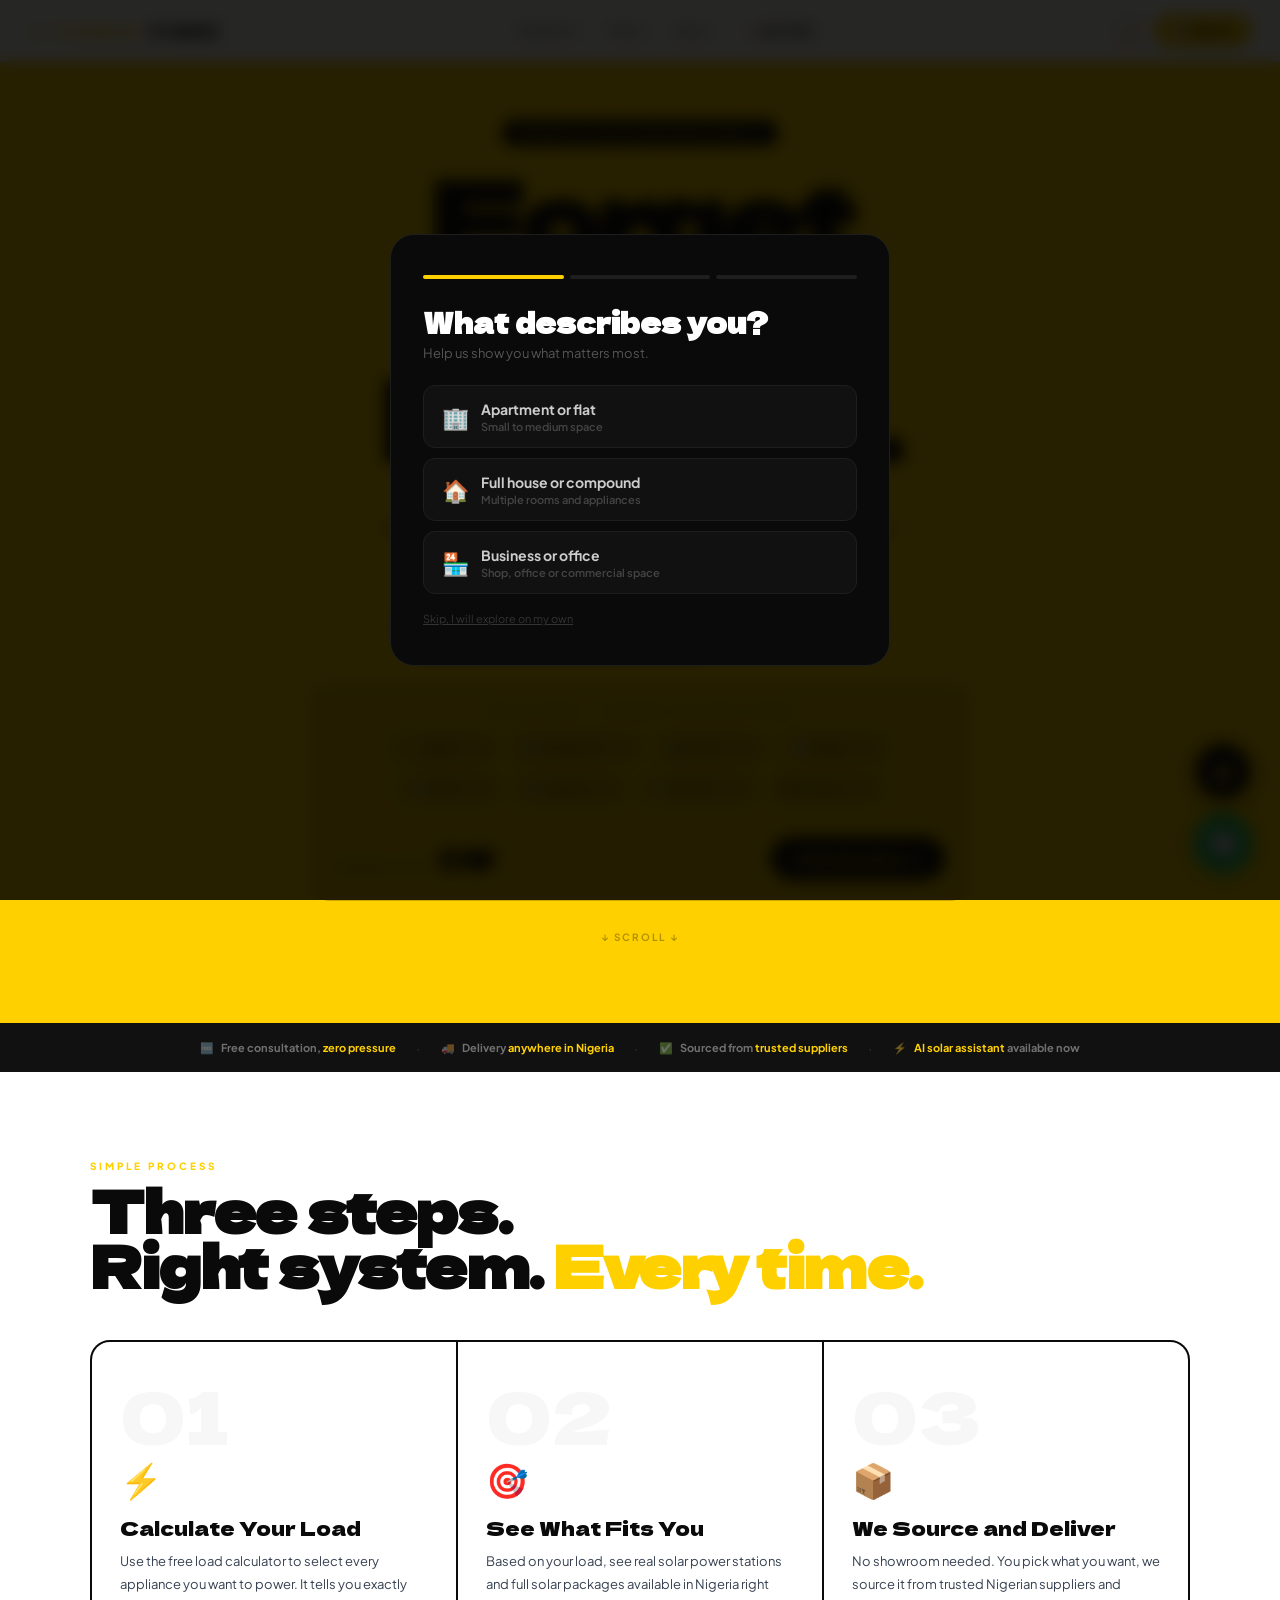
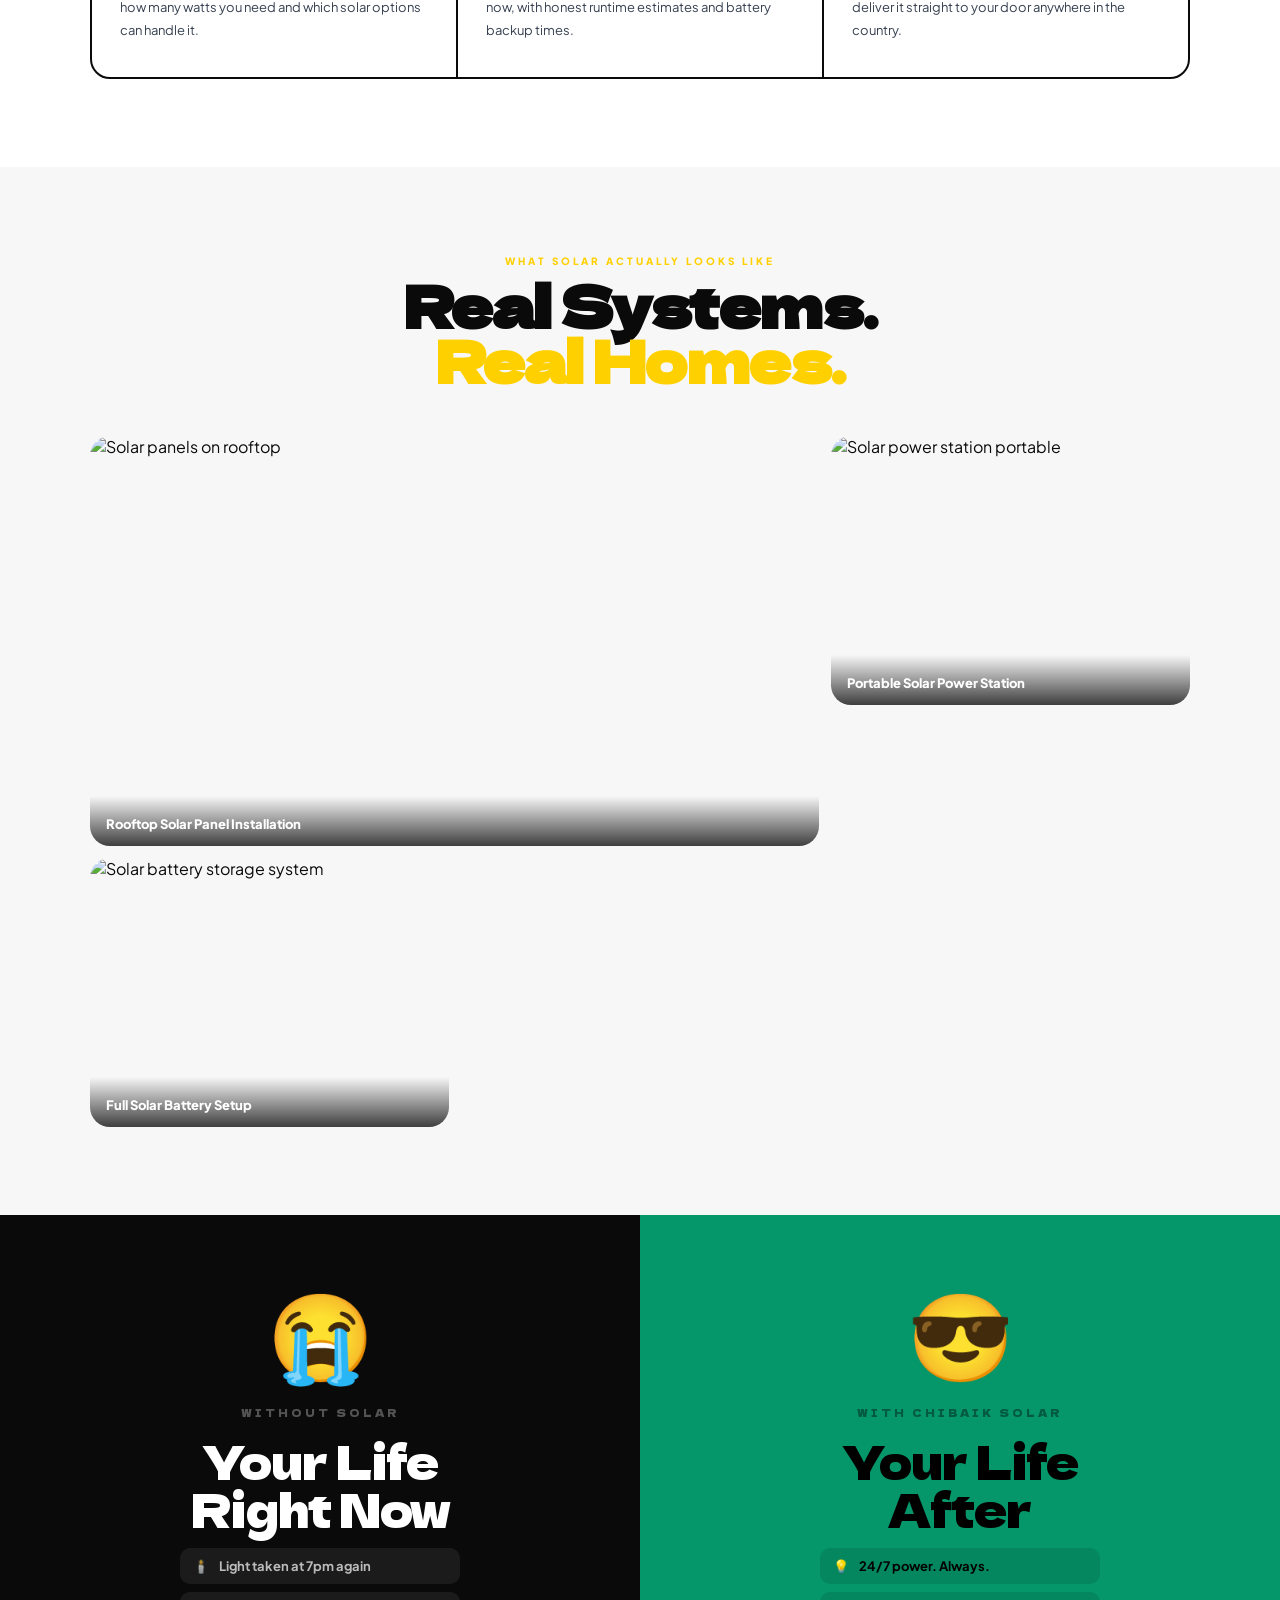
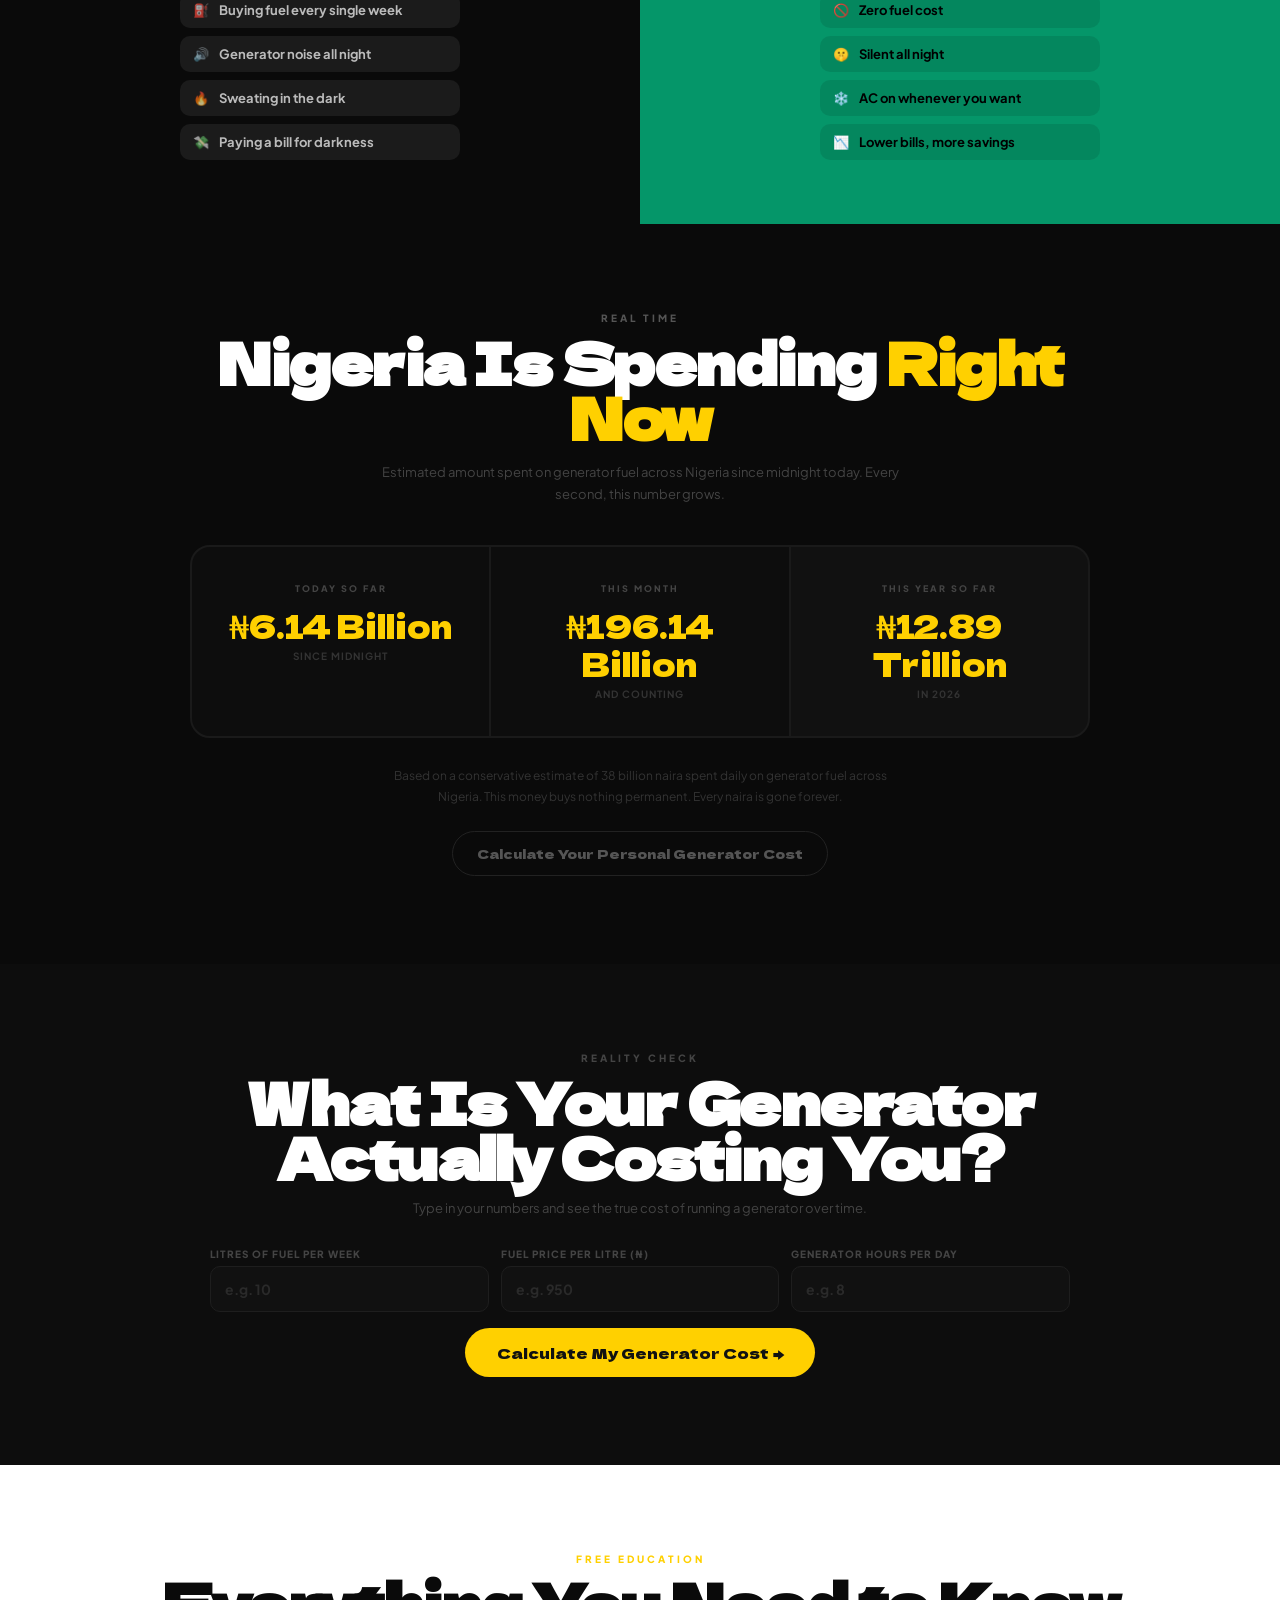
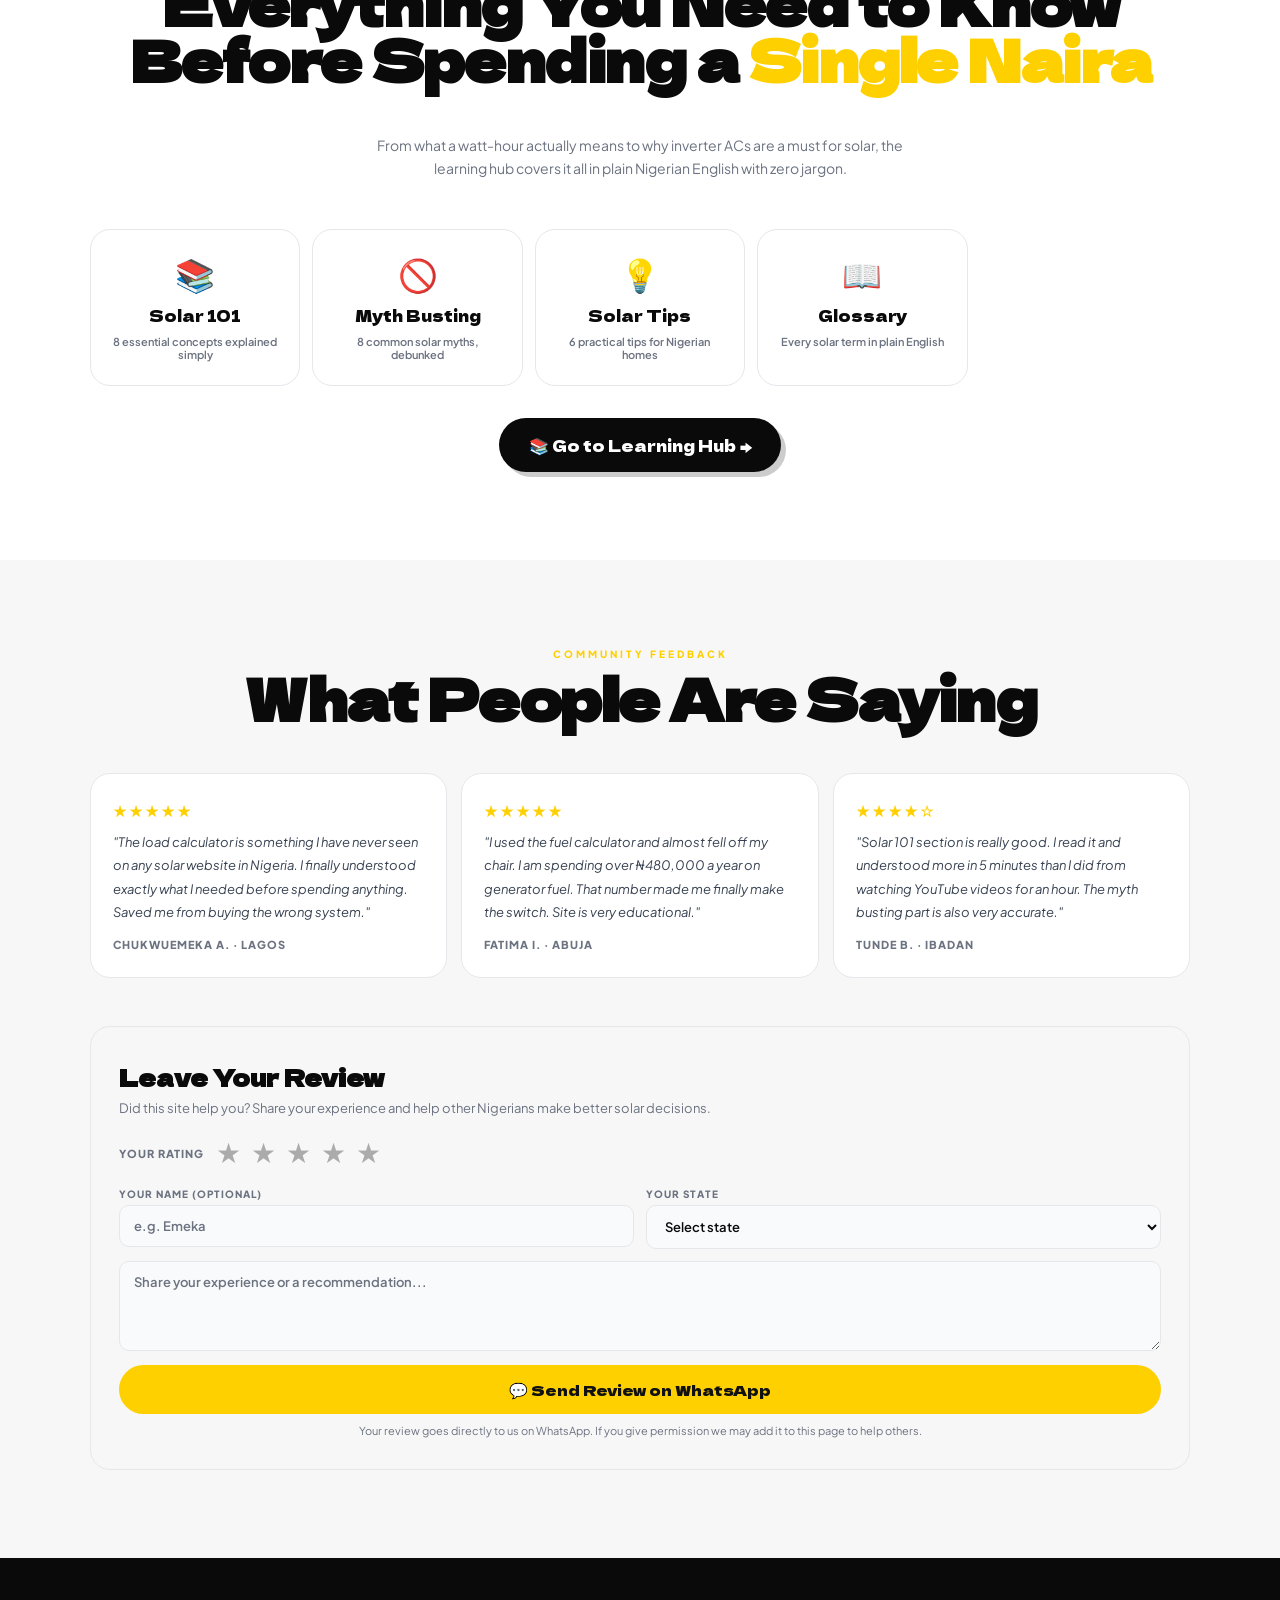
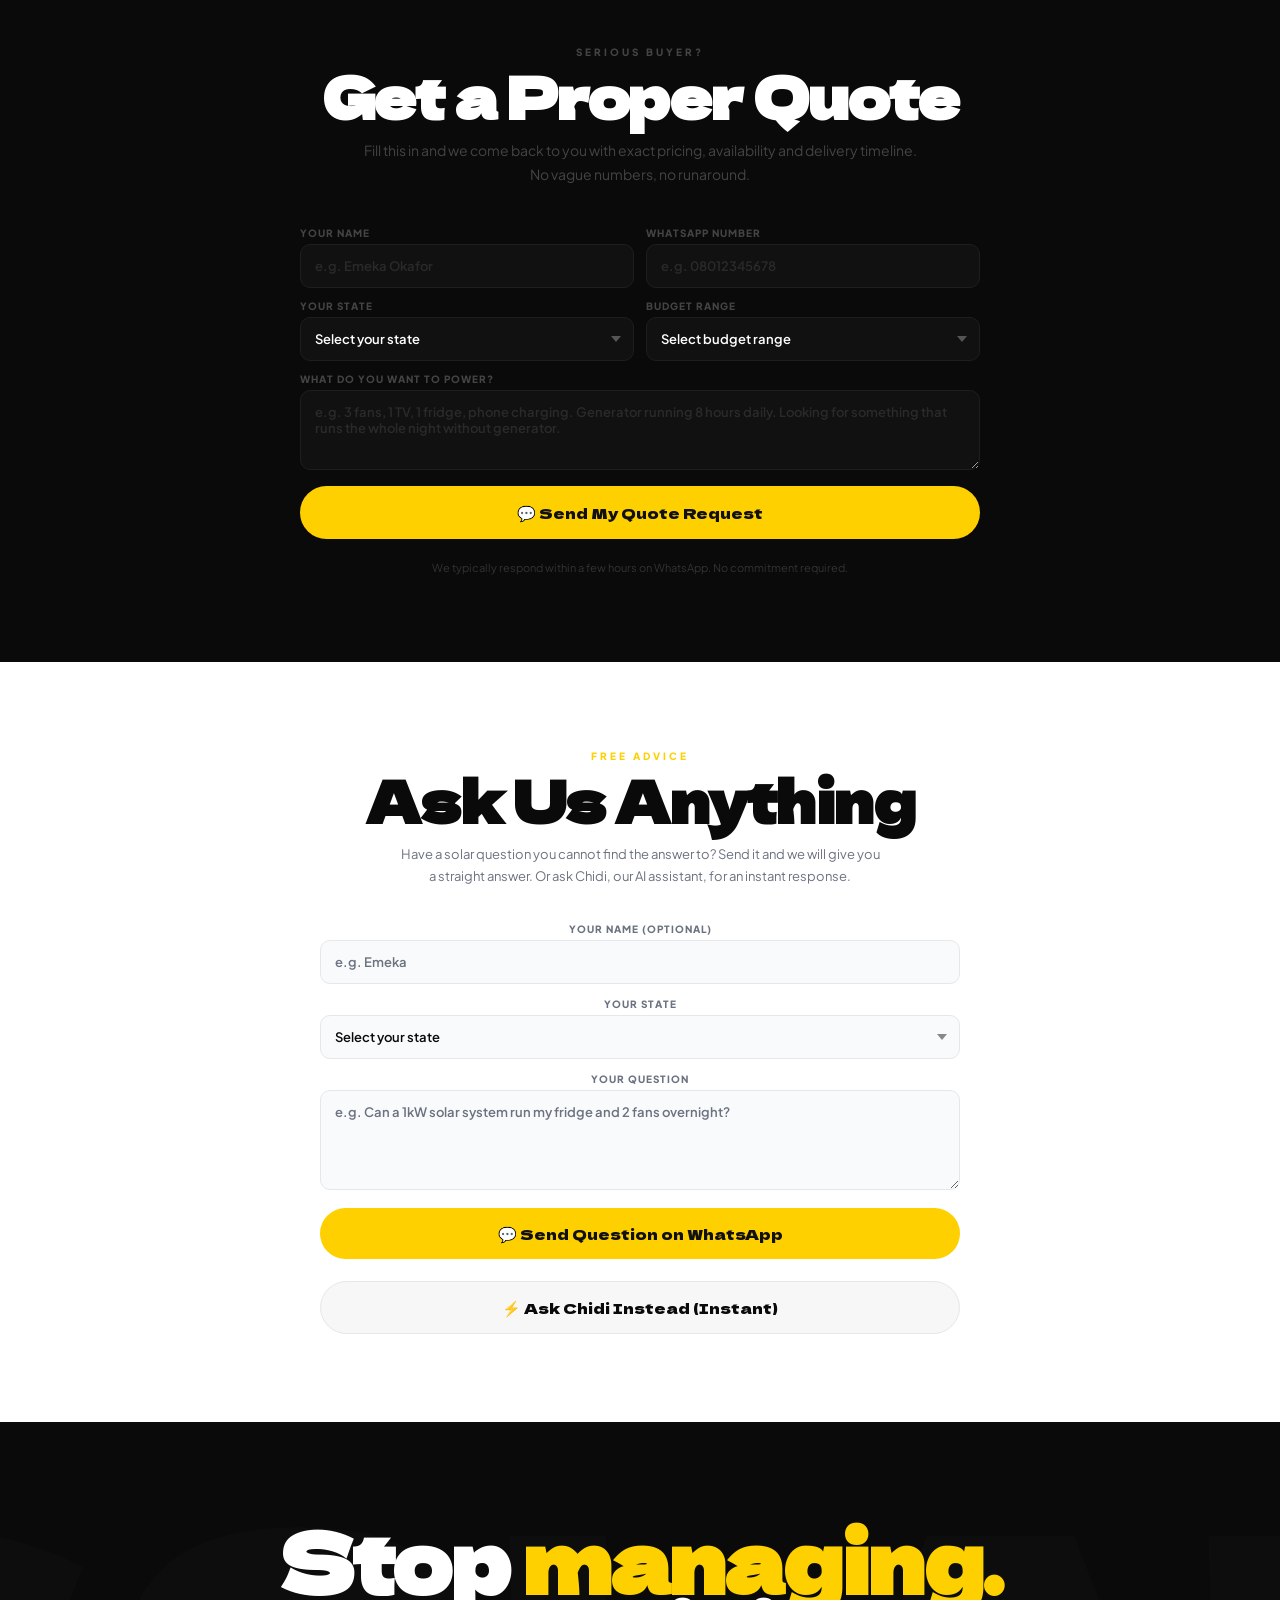
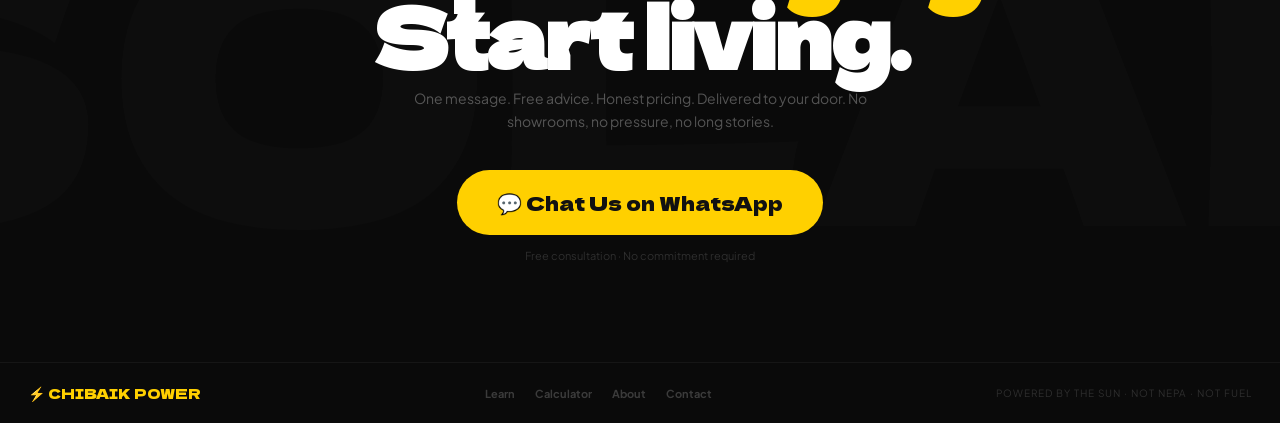
==== commit 6c559c77: "Add files via upload" ====
--- a/index.html
+++ b/index.html
@@ -3,118 +3,142 @@
 <head>
 <meta charset="UTF-8">
 <meta name="viewport" content="width=device-width, initial-scale=1.0">
-<title>Chibaik Power — Nigeria's Free Solar Resource Hub</title>
-<meta name="description" content="Free solar load calculator for Nigeria. Find the right inverter system for your home, learn everything about solar in plain English, and stop wasting money on fuel.">
-<meta name="keywords" content="solar Nigeria, solar panel price Nigeria, load calculator solar, inverter Nigeria, solar power station Lagos, Chibaik Power, best solar company Nigeria">
-<link rel="canonical" href="https://chibaikpower.vercel.app/">
-<!-- Open Graph -->
-<meta property="og:type" content="website">
-<meta property="og:url" content="https://chibaikpower.vercel.app/">
-<meta property="og:title" content="Chibaik Power — Nigeria's Free Solar Resource Hub">
-<meta property="og:description" content="Calculate your load, learn the facts, and get the right solar system before spending a naira. Free tools, honest advice.">
-<meta property="og:image" content="https://chibaikpower.vercel.app/og-image.png">
-<meta name="twitter:card" content="summary_large_image">
+<title>Chibaik Power — Nigeria's Solar Resource Hub</title>
+<meta name="description" content="Free solar load calculator for Nigeria. Find the right solar power station or full inverter system for your home. Learn everything about solar in plain English.">
+<meta name="keywords" content="solar Nigeria, solar panel price Nigeria, load calculator solar, inverter Nigeria, solar power station Lagos, Chibaik Power, solar education Nigeria">
+<meta property="og:title" content="Chibaik Power — Nigeria's Solar Resource Hub">
+<meta property="og:description" content="Calculate your load, learn everything about solar and get the right system delivered anywhere in Nigeria. 100% free.">
+<meta property="og:image" content="https://images.unsplash.com/photo-1509391366360-2e959784a276?w=1200&q=80">
 <meta name="theme-color" content="#FFD000">
-<!-- Performance -->
-<link rel="preconnect" href="https://fonts.googleapis.com">
-<link rel="preconnect" href="https://fonts.gstatic.com" crossorigin>
-<link href="https://fonts.googleapis.com/css2?family=Dela+Gothic+One&family=Plus+Jakarta+Sans:wght@400;500;600;700;800&display=swap" rel="stylesheet">
+<script defer src="/_vercel/insights/script.js"></script>
 <link rel="stylesheet" href="style.css">
-<!-- Schema.org Structured Data -->
-<script type="application/ld+json">
-{
-  "@context": "https://schema.org",
-  "@graph": [
-    {
-      "@type": "LocalBusiness",
-      "name": "Chibaik Power",
-      "description": "Nigeria's free solar resource hub. Free load calculator, solar education, and honest advice for Nigerians going solar.",
-      "url": "https://chibaikpower.vercel.app",
-      "telephone": "+2347057027857",
-      "address": { "@type": "PostalAddress", "addressCountry": "NG" },
-      "areaServed": "Nigeria",
-      "sameAs": [
-        "https://www.instagram.com/chibaikpower",
-        "https://www.facebook.com/chibaikpower"
-      ],
-      "openingHours": "Mo-Su 08:00-20:00"
-    },
-    {
-      "@type": "WebSite",
-      "name": "Chibaik Power",
-      "url": "https://chibaikpower.vercel.app",
-      "potentialAction": {
-        "@type": "SearchAction",
-        "target": "https://chibaikpower.vercel.app/learn.html",
-        "query-input": "required name=search_term_string"
-      }
-    }
-  ]
-}
-</script>
-  <script defer src="/_vercel/insights/script.js"></script>
 </head>
 <body>
 
 <div class="scroll-prog" id="scrollProg"></div>
 
+<!-- ONBOARDING QUIZ -->
+<div class="quiz-overlay" id="quizOverlay">
+  <div class="quiz-box">
+    <div class="quiz-progress">
+      <div class="quiz-dot on" id="qd1"></div>
+      <div class="quiz-dot" id="qd2"></div>
+      <div class="quiz-dot" id="qd3"></div>
+    </div>
+    <div class="quiz-step on" id="qs1">
+      <h2 class="quiz-q">What describes you?</h2>
+      <p class="quiz-sub">Help us show you what matters most.</p>
+      <div class="quiz-options">
+        <button class="quiz-opt" onclick="quizNext(1,'apartment')"><span class="quiz-opt-icon">🏢</span><div><div>Apartment or flat</div><span class="quiz-opt-sub">Small to medium space</span></div></button>
+        <button class="quiz-opt" onclick="quizNext(1,'house')"><span class="quiz-opt-icon">🏠</span><div><div>Full house or compound</div><span class="quiz-opt-sub">Multiple rooms and appliances</span></div></button>
+        <button class="quiz-opt" onclick="quizNext(1,'business')"><span class="quiz-opt-icon">🏪</span><div><div>Business or office</div><span class="quiz-opt-sub">Shop, office or commercial space</span></div></button>
+      </div>
+      <button class="quiz-skip" onclick="closeQuiz()">Skip, I will explore on my own</button>
+    </div>
+    <div class="quiz-step" id="qs2">
+      <h2 class="quiz-q">What is your current power situation?</h2>
+      <p class="quiz-sub">Be honest, no judgment here.</p>
+      <div class="quiz-options">
+        <button class="quiz-opt" onclick="quizNext(2,'nepa')"><span class="quiz-opt-icon">💡</span><div><div>NEPA only, no generator</div><span class="quiz-opt-sub">Dealing with outages directly</span></div></button>
+        <button class="quiz-opt" onclick="quizNext(2,'generator')"><span class="quiz-opt-icon">⛽</span><div><div>Generator as main backup</div><span class="quiz-opt-sub">Spending money on fuel every week</span></div></button>
+        <button class="quiz-opt" onclick="quizNext(2,'both')"><span class="quiz-opt-icon">🔄</span><div><div>Both NEPA and generator</div><span class="quiz-opt-sub">Switching between the two</span></div></button>
+      </div>
+      <button class="quiz-skip" onclick="closeQuiz()">Skip</button>
+    </div>
+    <div class="quiz-step" id="qs3">
+      <h2 class="quiz-q">What is your main goal?</h2>
+      <p class="quiz-sub">This helps us point you to the right solution.</p>
+      <div class="quiz-options">
+        <button class="quiz-opt" onclick="quizFinish('backup')"><span class="quiz-opt-icon">🔋</span><div><div>Reliable backup power</div><span class="quiz-opt-sub">Cover outages without generator noise</span></div></button>
+        <button class="quiz-opt" onclick="quizFinish('reduce')"><span class="quiz-opt-icon">📉</span><div><div>Reduce my electricity bills</div><span class="quiz-opt-sub">Cut fuel and NEPA costs significantly</span></div></button>
+        <button class="quiz-opt" onclick="quizFinish('independence')"><span class="quiz-opt-icon">🏝️</span><div><div>Full power independence</div><span class="quiz-opt-sub">Never depend on NEPA or fuel again</span></div></button>
+      </div>
+      <button class="quiz-skip" onclick="closeQuiz()">Skip</button>
+    </div>
+  </div>
+</div>
+
+<!-- NAV -->
 <nav id="mainNav">
-  <a class="logo" href="index.html" aria-label="Chibaik Power Home">⚡ <em>CHIBAIK</em> POWER</a>
+  <a class="logo" href="index.html">⚡ <em>CHIBAIK</em> POWER</a>
   <div class="nav-center">
-    <a class="nav-page-link" href="calculator.html">⚡ Calculator</a>
-    <a class="nav-page-link" href="learn.html">📚 Learn</a>
-    <a class="nav-page-link" href="about.html">About</a>
+    <div class="nav-item" id="dd-sol">
+      <button class="nav-btn" onclick="toggleDd('dd-sol')">Solutions <span class="nav-arr">▾</span></button>
+      <div class="dropdown">
+        <button class="ddi" onclick="openCalc();closeAllDd()"><span class="ddi-icon">⚡</span><div><div class="ddi-label">Solar Power Stations</div><div class="ddi-sub">Portable, plug and play</div></div></button>
+        <button class="ddi" onclick="openCalc();closeAllDd()"><span class="ddi-icon">🌞</span><div><div class="ddi-label">Let There Be Light</div><div class="ddi-sub">Full inverter and battery system</div></div></button>
+        <button class="ddi" onclick="scrollS('#quote');closeAllDd()"><span class="ddi-icon">📋</span><div><div class="ddi-label">Get a Quote</div><div class="ddi-sub">Tell us what you need</div></div></button>
+      </div>
+    </div>
     <div class="nav-item" id="dd-tools">
-      <button class="nav-btn" onclick="toggleDd('dd-tools')" aria-haspopup="true" aria-expanded="false">More <span class="nav-arr">▾</span></button>
+      <button class="nav-btn" onclick="toggleDd('dd-tools')">Tools <span class="nav-arr">▾</span></button>
       <div class="dropdown">
+        <button class="ddi" onclick="openCalc();closeAllDd()"><span class="ddi-icon">⚡</span><div><div class="ddi-label">Load Calculator</div><div class="ddi-sub">Find your exact solar match</div></div></button>
         <button class="ddi" onclick="scrollS('#fuel');closeAllDd()"><span class="ddi-icon">⛽</span><div><div class="ddi-label">Fuel Cost Calculator</div><div class="ddi-sub">See your generator's true cost</div></div></button>
         <button class="ddi" onclick="scrollS('#gencounter');closeAllDd()"><span class="ddi-icon">📡</span><div><div class="ddi-label">Live Spending Counter</div><div class="ddi-sub">Nigeria's fuel bill in real time</div></div></button>
+      </div>
+    </div>
+    <div class="nav-item" id="dd-learn">
+      <button class="nav-btn" onclick="toggleDd('dd-learn')">Learn <span class="nav-arr">▾</span></button>
+      <div class="dropdown">
+        <a class="ddi" href="learn.html#solar101"><span class="ddi-icon">📚</span><div><div class="ddi-label">Solar 101</div><div class="ddi-sub">Plain English, no jargon</div></div></a>
+        <a class="ddi" href="learn.html#myths"><span class="ddi-icon">🚫</span><div><div class="ddi-label">Myth Busting</div><div class="ddi-sub">Common solar misconceptions</div></div></a>
+        <a class="ddi" href="learn.html#tips"><span class="ddi-icon">💡</span><div><div class="ddi-label">Solar Tips</div><div class="ddi-sub">Make the most of your system</div></div></a>
         <div class="dd-sep"></div>
-        <button class="ddi" onclick="scrollS('#reviews');closeAllDd()"><span class="ddi-icon">⭐</span><div><div class="ddi-label">Reviews</div><div class="ddi-sub">What people are saying</div></div></button>
-        <button class="ddi" onclick="scrollS('#ask');closeAllDd()"><span class="ddi-icon">💬</span><div><div class="ddi-label">Ask a Question</div><div class="ddi-sub">Free direct advice</div></div></button>
-      </div>
-    </div>
+        <a class="ddi" href="learn.html#faq"><span class="ddi-icon">❓</span><div><div class="ddi-label">FAQ</div><div class="ddi-sub">Answers to real questions</div></div></a>
+        <a class="ddi" href="learn.html#glossary"><span class="ddi-icon">📖</span><div><div class="ddi-label">Glossary</div><div class="ddi-sub">Every solar term explained</div></div></a>
+      </div>
+    </div>
+    <button class="nav-btn" onclick="toggleChat()" style="font-weight:800;color:var(--text)">⚡ Ask Chidi</button>
   </div>
   <div class="nav-end">
-    <button class="theme-btn" id="themeBtn" onclick="toggleTheme()" aria-label="Toggle light/dark mode">🌙</button>
-    <a class="nav-cta" href="https://wa.me/+2347057027857" target="_blank" rel="noopener" aria-label="Chat with us on WhatsApp">💬 Chat Us</a>
-    <button class="hamburger" onclick="toggleMob()" id="hamBtn" aria-label="Open menu" aria-expanded="false">☰</button>
+    <button class="theme-btn" id="themeBtn" onclick="toggleTheme()" title="Toggle light/dark mode">🌙</button>
+    <a class="nav-cta" href="https://wa.me/+2347057027857" target="_blank">💬 Chat Us</a>
+    <button class="hamburger" onclick="toggleMob()" id="hamBtn">☰</button>
   </div>
 </nav>
 
+<!-- MOBILE NAV -->
 <div class="mob-nav" id="mobNav">
-  <div class="mob-section"><div class="mob-sec-title">Pages</div>
-    <a class="mob-link" href="index.html">🏠 Home</a>
-    <a class="mob-link" href="calculator.html">⚡ Load Calculator</a>
-    <a class="mob-link" href="learn.html">📚 Learn Solar</a>
-    <a class="mob-link" href="about.html">👋 About Us</a>
+  <div class="mob-section"><div class="mob-sec-title">Solutions</div>
+    <button class="mob-link" onclick="openCalc();closeMob()">⚡ Solar Power Stations</button>
+    <button class="mob-link" onclick="openCalc();closeMob()">🌞 Let There Be Light</button>
+    <button class="mob-link" onclick="scrollS('#quote');closeMob()">📋 Get a Quote</button>
   </div>
   <div class="mob-sep"></div>
-  <div class="mob-section"><div class="mob-sec-title">Tools on This Page</div>
+  <div class="mob-section"><div class="mob-sec-title">Tools</div>
+    <button class="mob-link" onclick="openCalc();closeMob()">⚡ Load Calculator</button>
     <button class="mob-link" onclick="scrollS('#fuel');closeMob()">⛽ Fuel Cost Calculator</button>
-    <button class="mob-link" onclick="scrollS('#gencounter');closeMob()">📡 Live Spending Counter</button>
+    <button class="mob-link" onclick="scrollS('#gencounter');closeMob()">📡 Live Counter</button>
+  </div>
+  <div class="mob-sep"></div>
+  <div class="mob-section"><div class="mob-sec-title">Learn</div>
+    <a class="mob-link" href="learn.html#solar101">📚 Solar 101</a>
+    <a class="mob-link" href="learn.html#myths">🚫 Myth Busting</a>
+    <a class="mob-link" href="learn.html#faq">❓ FAQ</a>
+    <a class="mob-link" href="learn.html#glossary">📖 Glossary</a>
   </div>
   <div class="mob-sep"></div>
   <div class="mob-section">
+    <button class="mob-link" onclick="toggleChat();closeMob()">⚡ Ask Chidi (AI Solar Assistant)</button>
     <button class="mob-link" onclick="scrollS('#reviews');closeMob()">⭐ Reviews</button>
     <button class="mob-link" onclick="scrollS('#ask');closeMob()">💬 Ask a Question</button>
   </div>
-  <a class="mob-cta" href="https://wa.me/+2347057027857" target="_blank" rel="noopener">💬 Chat Us on WhatsApp</a>
+  <a class="mob-cta" href="https://wa.me/+2347057027857" target="_blank">💬 Chat Us on WhatsApp</a>
 </div>
 
 <!-- HERO -->
 <section class="hero">
-  <div class="h-circle-1"></div><div class="h-circle-2"></div>
+  <div class="hero-img"></div>
   <span class="hero-badge">Nigeria's Solar Resource Hub ⚡</span>
-  <span class="hero-sun">☀️</span>
   <h1>Forget<br><span class="strike">NEPA</span><br>Forever.</h1>
-  <p class="hero-sub">Learn everything about solar, calculate your power needs and get the right solution delivered anywhere in Nigeria.</p>
+  <p class="hero-sub">Learn everything about solar, calculate your exact power needs and get the right system delivered anywhere in Nigeria. Free, honest, no pressure.</p>
   <div class="hero-btns">
-    <a class="btn-dark" href="https://wa.me/+2347057027857" target="_blank">💬 Chat Us on WhatsApp</a>
-    <button class="btn-outline" onclick="openCalc()">⚡ Calculate My Load Free</button>
-  </div>
-  <div class="hero-quickcalc anim" id="heroQuickCalc">
-    <p class="hero-qc-label">Quick check, tap what you use at home</p>
+    <button class="btn-dark" onclick="openCalc()">⚡ Calculate My Load Free</button>
+    <a class="btn-outline" href="https://wa.me/+2347057027857" target="_blank">💬 Chat Us</a>
+  </div>
+  <div class="hero-quickcalc anim">
+    <p class="hero-qc-label">Quick check — tap what you use at home</p>
     <div class="hero-chips" id="heroChips"></div>
     <div class="hero-qc-footer">
       <div class="hero-qc-total">
@@ -124,7 +148,6 @@
       <button class="hero-qc-btn" onclick="openCalc()">Full Calculator →</button>
     </div>
   </div>
-
   <p class="scroll-hint">↓ scroll ↓</p>
 </section>
 
@@ -137,19 +160,56 @@
     <span class="t-dot">·</span>
     <div class="t-item"><span>✅</span><span>Sourced from <strong>trusted suppliers</strong></span></div>
     <span class="t-dot">·</span>
-    <div class="t-item"><span>📱</span><span><strong>Direct, personal service</strong>, no bots</span></div>
+    <div class="t-item"><span>⚡</span><span><strong>AI solar assistant</strong> available now</span></div>
   </div>
 </div>
 
 <!-- HOW IT WORKS -->
-<section class="how" id="how">
-  <div class="how-inner">
+<section class="section" id="how">
+  <div class="inner">
     <p class="eyebrow anim">Simple Process</p>
-    <h2 class="sec-h anim d1">How It Works</h2>
+    <h2 class="sec-h anim d1">Three steps.<br>Right system. <em>Every time.</em></h2>
     <div class="steps">
-      <div class="step anim d1"><div class="step-n">01</div><span class="step-icon">⚡</span><div class="step-title">Calculate Your Load</div><p class="step-desc">Use the free load calculator to select every appliance you want to power. It tells you exactly how many watts you need and which solar options can handle it.</p></div>
-      <div class="step anim d2"><div class="step-n">02</div><span class="step-icon">🎯</span><div class="step-title">See What Fits You</div><p class="step-desc">Based on your load, you see real solar power stations and full solar packages available in Nigeria right now, with honest runtime estimates for each one.</p></div>
-      <div class="step anim d3"><div class="step-n">03</div><span class="step-icon">📦</span><div class="step-title">We Source and Deliver</div><p class="step-desc">No showroom needed. You pick what you want, we source it from trusted suppliers and deliver it straight to your door anywhere in Nigeria.</p></div>
+      <div class="step anim d1">
+        <div class="step-n">01</div>
+        <span class="step-icon">⚡</span>
+        <div class="step-title">Calculate Your Load</div>
+        <p class="step-desc">Use the free load calculator to select every appliance you want to power. It tells you exactly how many watts you need and which solar options can handle it.</p>
+      </div>
+      <div class="step anim d2">
+        <div class="step-n">02</div>
+        <span class="step-icon">🎯</span>
+        <div class="step-title">See What Fits You</div>
+        <p class="step-desc">Based on your load, see real solar power stations and full solar packages available in Nigeria right now, with honest runtime estimates and battery backup times.</p>
+      </div>
+      <div class="step anim d3">
+        <div class="step-n">03</div>
+        <span class="step-icon">📦</span>
+        <div class="step-title">We Source and Deliver</div>
+        <p class="step-desc">No showroom needed. You pick what you want, we source it from trusted Nigerian suppliers and deliver it straight to your door anywhere in the country.</p>
+      </div>
+    </div>
+  </div>
+</section>
+
+<!-- SOLAR SHOWCASE -->
+<section class="section section-alt" id="showcase">
+  <div class="inner">
+    <p class="eyebrow anim center">What Solar Actually Looks Like</p>
+    <h2 class="sec-h anim d1 center">Real Systems.<br><em>Real Homes.</em></h2>
+    <div class="showcase anim d2">
+      <div class="showcase-item">
+        <img src="https://images.unsplash.com/photo-1509391366360-2e959784a276?w=1200&q=80&fit=crop" alt="Solar panels on rooftop" loading="lazy">
+        <div class="showcase-caption">Rooftop Solar Panel Installation</div>
+      </div>
+      <div class="showcase-item">
+        <img src="https://images.unsplash.com/photo-1608979800753-f3dfc4c62cff?w=600&q=80&fit=crop" alt="Solar power station portable" loading="lazy">
+        <div class="showcase-caption">Portable Solar Power Station</div>
+      </div>
+      <div class="showcase-item">
+        <img src="https://images.unsplash.com/photo-1581092160607-ee22b978b9a6?w=600&q=80&fit=crop" alt="Solar battery storage system" loading="lazy">
+        <div class="showcase-caption">Full Solar Battery Setup</div>
+      </div>
     </div>
   </div>
 </section>
@@ -157,18 +217,20 @@
 <!-- COMPARE -->
 <div class="compare" id="compare">
   <div class="cmp-b">
-    <div class="cmp-emoji anim">😭</div><div class="cmp-lbl">Without Solar</div>
+    <div class="cmp-emoji anim">😭</div>
+    <div class="cmp-lbl">Without Solar</div>
     <div class="cmp-title anim d1">Your Life<br>Right Now</div>
     <div class="cmp-list">
       <div class="cmp-item anim d2"><span>🕯️</span> Light taken at 7pm again</div>
-      <div class="cmp-item anim d3"><span>⛽</span> Buying fuel every week</div>
+      <div class="cmp-item anim d3"><span>⛽</span> Buying fuel every single week</div>
       <div class="cmp-item anim d4"><span>🔊</span> Generator noise all night</div>
       <div class="cmp-item anim d5"><span>🔥</span> Sweating in the dark</div>
       <div class="cmp-item anim d6"><span>💸</span> Paying a bill for darkness</div>
     </div>
   </div>
   <div class="cmp-a">
-    <div class="cmp-emoji anim">😎</div><div class="cmp-lbl">With Chibaik Solar</div>
+    <div class="cmp-emoji anim">😎</div>
+    <div class="cmp-lbl">With Chibaik Solar</div>
     <div class="cmp-title anim d1">Your Life<br>After</div>
     <div class="cmp-list">
       <div class="cmp-item anim d2"><span>💡</span> 24/7 power. Always.</div>
@@ -183,7 +245,7 @@
 <!-- GENERATOR COUNTER -->
 <section class="gen-sec" id="gencounter">
   <div class="gen-inner">
-    <p class="eyebrow">Real Time</p>
+    <span class="eyebrow">Real Time</span>
     <h2 class="sec-h anim">Nigeria Is Spending <em>Right Now</em></h2>
     <p class="gen-sub anim d1">Estimated amount spent on generator fuel across Nigeria since midnight today. Every second, this number grows.</p>
     <div class="gen-cards">
@@ -203,7 +265,7 @@
         <div class="gen-card-note">in 2026</div>
       </div>
     </div>
-    <p class="gen-disclaimer anim d4">Based on an estimated 38 billion naira spent daily on generator fuel across Nigeria. This money buys nothing permanent. Every naira is gone forever.</p>
+    <p class="gen-disclaimer anim d4">Based on a conservative estimate of 38 billion naira spent daily on generator fuel across Nigeria. This money buys nothing permanent. Every naira is gone forever.</p>
     <button class="gen-cta anim d5" onclick="scrollS('#fuel')">Calculate Your Personal Generator Cost</button>
   </div>
 </section>
@@ -211,7 +273,7 @@
 <!-- FUEL CALCULATOR -->
 <section class="fuel-sec" id="fuel">
   <div class="fuel-inner">
-    <p class="eyebrow">Reality Check</p>
+    <span class="eyebrow">Reality Check</span>
     <h2 class="sec-h anim">What Is Your Generator<br>Actually Costing You?</h2>
     <p class="fuel-desc anim d1">Type in your numbers and see the true cost of running a generator over time.</p>
     <div class="fuel-form anim d2">
@@ -222,137 +284,144 @@
     <button class="fuel-go anim d3" onclick="calcFuel()">Calculate My Generator Cost →</button>
     <div class="fuel-results" id="fuelRes">
       <div class="fuel-panel">
-        <div class="fuel-row"><span class="fuel-lbl">Per Week</span><span class="fuel-val" id="fc-weekly">, </span></div>
-        <div class="fuel-row"><span class="fuel-lbl">Per Month</span><span class="fuel-val" id="fc-monthly">, </span></div>
-        <div class="fuel-row"><span class="fuel-lbl">Per Year</span><span class="fuel-val" id="fc-yearly">, </span></div>
-        <div class="fuel-row"><span class="fuel-lbl" style="font-size:13px;font-weight:800;color:#999">Over 5 Years</span><span class="fuel-val big" id="fc-5yr">, </span></div>
-      </div>
-      <div class="fuel-insight"><p id="fc-insight">Calculating...</p><button class="fuel-cta-btn" onclick="openCalc()">⚡ See Solar Options for Your Load →</button></div>
-    </div>
-  </div>
-</section>
-
-<!-- NUMBERS -->
-<div class="nums">
-  <div class="nums-grid">
-    <div class="num-card anim d1"><span class="num-emoji">☀️</span><div class="num-val" data-target="300" data-suffix="+">0+</div><div class="num-lbl">Sunny Days Per Year</div></div>
-    <div class="num-card anim d2"><span class="num-emoji">⛽</span><div class="num-val">₦<span style="color:var(--g)">0</span></div><div class="num-lbl">Fuel Cost Monthly</div></div>
-    <div class="num-card anim d3"><span class="num-emoji">🔋</span><div class="num-val">24<span>/7</span></div><div class="num-lbl">Power. Always.</div></div>
-    <div class="num-card anim d4"><span class="num-emoji">🔇</span><div class="num-val">0<span>dB</span></div><div class="num-lbl">Generator Noise</div></div>
-  </div>
-</div>
-
-
-
-<!-- SOLAR 101 -->
-<section class="s101" id="solar101">
-  <div class="s101-inner">
-    <p class="eyebrow anim" style="text-align:center">Free Education</p>
-    <h2 class="sec-h anim d1" style="text-align:center">Solar 101</h2>
-    <p class="anim d2" style="text-align:center;font-size:13px;color:var(--text-muted);margin-top:-32px;transition:color .3s">Everything you need to know before spending a single naira. Plain English, zero jargon.</p>
-    <div class="s101-grid">
-      <div class="s101-card anim d1"><span class="s101-icon">⚡</span><div class="s101-title">Watt vs Watt-Hour</div><p class="s101-body">Think of a <strong>Watt (W)</strong> as your car's speed right now. A <strong>Watt-hour (Wh)</strong> is how far the tank takes you. A 100W fan running for 10 hours uses 1,000Wh. This is how solar batteries are measured.</p><span class="s101-tag">Start Here</span></div>
-      <div class="s101-card anim d2"><span class="s101-icon">☀️</span><div class="s101-title">Solar Panel</div><p class="s101-body">Panels sit on your roof and catch sunlight, turning it into electricity. A <strong>250W panel</strong> produces up to 250W in direct sunlight. Nigeria gets 4 to 7 peak sun hours daily, which is excellent.</p><span class="s101-tag">Generation</span></div>
-      <div class="s101-card anim d3"><span class="s101-icon">🔄</span><div class="s101-title">Inverter</div><p class="s101-body">Solar panels and batteries produce DC electricity. Your appliances need AC. The <strong>inverter converts DC to AC</strong> so everything runs normally. Its wattage is the max load it can handle at once.</p><span class="s101-tag">Conversion</span></div>
-      <div class="s101-card anim d4"><span class="s101-icon">🔋</span><div class="s101-title">Battery</div><p class="s101-body">The battery stores energy from your panels during the day so you can use it at night. <strong>Lithium batteries</strong> last longer, charge faster and perform better than older lead-acid types found in generators.</p><span class="s101-tag">Storage</span></div>
-      <div class="s101-card anim d5"><span class="s101-icon">🎛️</span><div class="s101-title">Charge Controller</div><p class="s101-body">Acts like a traffic warden between your panels and battery. Prevents overcharging which damages batteries. <strong>MPPT controllers</strong> are the most efficient type and squeeze the most out of your panels.</p><span class="s101-tag">Protection</span></div>
-      <div class="s101-card anim d6"><span class="s101-icon">🔌</span><div class="s101-title">Hybrid Inverter</div><p class="s101-body">Combines an inverter and charge controller into one smart unit. Manages your panels, battery and output all at once. <strong>The smarter choice</strong> for full solar because it reduces components and complexity.</p><span class="s101-tag">Smart Choice</span></div>
-      <div class="s101-card anim d7"><span class="s101-icon">🎒</span><div class="s101-title">Solar Generator</div><p class="s101-body">Packs a battery, inverter and charge controller into one portable box. <strong>Plug in, charge up, use it anywhere.</strong> No installation needed. The trade-off is the capacity is fixed and cannot be upgraded.</p><span class="s101-tag">Plug and Play</span></div>
-      <div class="s101-card anim d8"><span class="s101-icon">🏝️</span><div class="s101-title">Off-Grid Living</div><p class="s101-body">Your home runs entirely on its own solar system with <strong>zero dependence on NEPA.</strong> Panels charge batteries during the day. Batteries power your home at night. No bills, no outages, no noise.</p><span class="s101-tag">The Goal</span></div>
-    </div>
-  </div>
-</section>
-
-<!-- MYTH BUSTING -->
-<section class="myths-sec" id="myths">
-  <div class="myths-inner">
-    <p class="eyebrow anim" style="text-align:center">Set the Record Straight</p>
-    <h2 class="sec-h anim d1" style="text-align:center">Solar Myths, Busted</h2>
-    <div class="myths-list">
-      <div class="myth-card anim d1"><button class="myth-q" onclick="toggleMyth(this)"><div class="myth-q-left"><span class="myth-badge">Myth</span>"Solar cannot power AC in Nigeria"</div><span class="myth-arr">▾</span></button><div class="myth-a"><div class="myth-a-inner"><div class="myth-verdict">✅ The Truth</div><p class="myth-truth">Solar absolutely can run an AC. A 1HP unit uses <strong>750W</strong> and a 1.5HP uses <strong>1,200W</strong>. You just need a system rated above that wattage. The key is sizing your system correctly before you buy, which is exactly what the load calculator on this site does.</p></div></div></div>
-      <div class="myth-card anim d2"><button class="myth-q" onclick="toggleMyth(this)"><div class="myth-q-left"><span class="myth-badge">Myth</span>"Solar only works in sunny northern Nigeria"</div><span class="myth-arr">▾</span></button><div class="myth-a"><div class="myth-a-inner"><div class="myth-verdict">✅ The Truth</div><p class="myth-truth">Solar works everywhere in Nigeria. Lagos, Port Harcourt, Calabar and Benin all get <strong>4 to 5 peak sun hours daily</strong>, which is more than enough to run a proper solar system. The north gets more, but the south is far from lacking.</p></div></div></div>
-      <div class="myth-card anim d3"><button class="myth-q" onclick="toggleMyth(this)"><div class="myth-q-left"><span class="myth-badge">Myth</span>"Solar batteries can explode and are dangerous"</div><span class="myth-arr">▾</span></button><div class="myth-a"><div class="myth-a-inner"><div class="myth-verdict">✅ The Truth</div><p class="myth-truth">This is mostly about old, poorly maintained lead-acid batteries. Modern <strong>LiFePO4 lithium batteries</strong> used in quality solar systems have built-in protection circuits and are extremely safe. They do not overheat and do not explode under normal use.</p></div></div></div>
-      <div class="myth-card anim d4"><button class="myth-q" onclick="toggleMyth(this)"><div class="myth-q-left"><span class="myth-badge">Myth</span>"Solar is only for wealthy Nigerians"</div><span class="myth-arr">▾</span></button><div class="myth-a"><div class="myth-a-inner"><div class="myth-verdict">✅ The Truth</div><p class="myth-truth">Entry-level solar power stations that can handle fans, TV, phone charging and small appliances start from <strong>around ₦150,000</strong>. If you are already spending ₦30,000 a month on fuel, a basic solar system pays for itself in 5 months.</p></div></div></div>
-      <div class="myth-card anim d5"><button class="myth-q" onclick="toggleMyth(this)"><div class="myth-q-left"><span class="myth-badge">Myth</span>"You need direct sunlight all day for solar to work"</div><span class="myth-arr">▾</span></button><div class="myth-a"><div class="myth-a-inner"><div class="myth-verdict">✅ The Truth</div><p class="myth-truth">Panels still generate electricity on cloudy days, typically <strong>10 to 25 percent of their rated output</strong>. This is why battery storage exists. Your battery fills during sunny hours and that energy covers you when conditions are not perfect.</p></div></div></div>
-      <div class="myth-card anim d6"><button class="myth-q" onclick="toggleMyth(this)"><div class="myth-q-left"><span class="myth-badge">Myth</span>"An inverter AC and a regular AC are the same thing"</div><span class="myth-arr">▾</span></button><div class="myth-a"><div class="myth-a-inner"><div class="myth-verdict">✅ The Truth</div><p class="myth-truth">They are very different. A <strong>regular AC</strong> runs at full power constantly. An <strong>inverter AC</strong> adjusts its speed based on need, using 30 to 50 percent less electricity for the same cooling. For solar, always choose inverter AC.</p></div></div></div>
-      <div class="myth-card anim d7"><button class="myth-q" onclick="toggleMyth(this)"><div class="myth-q-left"><span class="myth-badge">Myth</span>"Once you go solar you throw away your generator"</div><span class="myth-arr">▾</span></button><div class="myth-a"><div class="myth-a-inner"><div class="myth-verdict">✅ The Truth</div><p class="myth-truth">Keep your generator as an <strong>emergency backup</strong>. There will be extended cloudy seasons or times your load exceeds your solar capacity. Having a generator as a fallback gives you complete peace of mind while your solar handles 95% of daily use.</p></div></div></div>
-      <div class="myth-card anim d8"><button class="myth-q" onclick="toggleMyth(this)"><div class="myth-q-left"><span class="myth-badge">Myth</span>"Solar panels cannot survive Nigerian heat and rain"</div><span class="myth-arr">▾</span></button><div class="myth-a"><div class="myth-a-inner"><div class="myth-verdict">✅ The Truth</div><p class="myth-truth">Quality solar panels are <strong>specifically designed for tropical climates</strong>. They carry IP65 or IP67 ratings meaning they are fully waterproof. Ironically, rain actually cleans your panels and light rain after a dusty period can restore lost efficiency.</p></div></div></div>
-    </div>
-  </div>
-</section>
-
-<!-- SOLAR TIPS -->
-<section class="tips-sec" id="tips">
-  <div class="tips-inner">
-    <p class="eyebrow anim" style="text-align:center">Practical Advice</p>
-    <h2 class="sec-h anim d1" style="text-align:center">Make Your Solar Work Harder</h2>
-    <div class="tips-grid">
-      <div class="tip-card anim d1"><span class="tip-icon">🌬️</span><div class="tip-title">Clean Panels During Harmattan</div><p class="tip-body">Dust settles heavily on panels during harmattan and can cut output by up to <strong>25 percent</strong>. A simple rinse with clean water every 2 weeks during the dry season recovers all that lost power for free.</p></div>
-      <div class="tip-card anim d2"><span class="tip-icon">❄️</span><div class="tip-title">Use Inverter AC Units Only</div><p class="tip-body">A regular 1.5HP AC uses up to 1,800W. The same size inverter AC uses <strong>900 to 1,100W</strong>. That one switch nearly doubles how long your solar system can run your cooling. Never install regular AC on solar.</p></div>
-      <div class="tip-card anim d3"><span class="tip-icon">💡</span><div class="tip-title">Replace Every Bulb With LED</div><p class="tip-body">A fluorescent bulb uses 23W. A quality LED bulb gives the same light for <strong>7 to 9W</strong>. Across 10 bulbs in your home, that is 140W saved. On solar, every watt saved is more runtime for everything else.</p></div>
-      <div class="tip-card anim d4"><span class="tip-icon">⏱️</span><div class="tip-title">Stagger Your High-Watt Appliances</div><p class="tip-body">Running your kettle, iron and microwave at the same time can spike above <strong>4,000W</strong> instantly. Your inverter may cut out. Use them one at a time and your smaller system handles them all without struggling.</p></div>
-      <div class="tip-card anim d5"><span class="tip-icon">🔋</span><div class="tip-title">Never Drain Below 20 Percent</div><p class="tip-body">Regularly draining a lithium battery below 20 percent shortens its lifespan significantly. Set your inverter's low-battery cutoff to 20 percent. <strong>Your battery will last years longer</strong> from this single setting change.</p></div>
-      <div class="tip-card anim d6"><span class="tip-icon">🧮</span><div class="tip-title">Calculate Before You Buy</div><p class="tip-body">The number one reason people are disappointed with solar in Nigeria is buying a system without first calculating their load. <strong>Use the load calculator on this site</strong> before spending anything. It takes 5 minutes and saves you a lot of money.</p></div>
-    </div>
-  </div>
-</section>
-
-<!-- FAQ -->
-<section class="faq-sec" id="faq">
-  <div class="faq-inner">
-    <p class="eyebrow anim" style="text-align:center">Common Questions</p>
-    <h2 class="sec-h anim d1" style="text-align:center">FAQ</h2>
-    <div class="faq-list">
-      <div class="faq-card anim d1"><button class="faq-q" onclick="toggleFaq(this)">Can solar power run my air conditioner? <span class="faq-arr">▾</span></button><div class="faq-a"><p>Yes, solar can power an AC. A 1HP split unit uses around <strong>750W</strong> and a 1.5HP around 1,200W. You need a solar system rated above that wattage to run it without strain. Use the load calculator to get a proper estimate for your exact situation.</p></div></div>
-      <div class="faq-card anim d2"><button class="faq-q" onclick="toggleFaq(this)">What happens when it rains or the sky is cloudy? <span class="faq-arr">▾</span></button><div class="faq-a"><p>Panels still generate power on cloudy days, typically <strong>10 to 25 percent</strong> of their rated output. This is why battery storage is important. During sunny periods your battery fills up and that stored energy covers you when conditions are not ideal.</p></div></div>
-      <div class="faq-card anim d3"><button class="faq-q" onclick="toggleFaq(this)">How long does a solar battery last before needing replacement? <span class="faq-arr">▾</span></button><div class="faq-a"><p><strong>Lithium batteries</strong> typically last 5 to 10 years. <strong>Lead-acid batteries</strong> last 2 to 4 years. The main factor is how deeply you drain the battery regularly. Quality lithium batteries handle 2,000 to 3,500 full charge cycles before noticeable capacity loss.</p></div></div>
-      <div class="faq-card anim d4"><button class="faq-q" onclick="toggleFaq(this)">Can I start small and expand my system later? <span class="faq-arr">▾</span></button><div class="faq-a"><p>Yes, if you go with a <strong>full solar system</strong> using a hybrid inverter. You can add more panels or batteries as your budget grows. Solar power stations cannot be expanded. Think of a full system as a building you can extend, while a power station is a tent.</p></div></div>
-      <div class="faq-card anim d5"><button class="faq-q" onclick="toggleFaq(this)">Is solar actually worth it in Nigeria? <span class="faq-arr">▾</span></button><div class="faq-a"><p>If you spend <strong>₦20,000 or more per month on fuel</strong>, the answer is almost always yes. A basic solar setup can pay for itself within 12 to 24 months from fuel savings alone. Use the fuel cost calculator on this page to see your exact numbers.</p></div></div>
-      <div class="faq-card anim d6"><button class="faq-q" onclick="toggleFaq(this)">Do I need an electrician to set up a solar power station? <span class="faq-arr">▾</span></button><div class="faq-a"><p>No. Solar power stations are <strong>plug and play.</strong> You charge them using the included panel or a wall socket, then plug your appliances in directly. No wiring, no installation, no electrician needed. Full solar systems require a qualified installer.</p></div></div>
-      <div class="faq-card anim d7"><button class="faq-q" onclick="toggleFaq(this)">What if a component stops working after I buy it? <span class="faq-arr">▾</span></button><div class="faq-a"><p>For <strong>solar power stations,</strong> the unit is covered by manufacturer warranty. For <strong>full solar systems,</strong> each component is separate, meaning a faulty battery does not affect your panels or inverter. Only the faulty piece needs attention.</p></div></div>
-      <div class="faq-card anim d8"><button class="faq-q" onclick="toggleFaq(this)">How long does delivery take after I order? <span class="faq-arr">▾</span></button><div class="faq-a"><p>Delivery within <strong>Lagos takes 1 to 2 business days.</strong> Other states take 2 to 4 business days depending on location. Chat us on WhatsApp to confirm availability and get a delivery timeline before committing.</p></div></div>
-      <div class="faq-card anim d1"><button class="faq-q" onclick="toggleFaq(this)">What size inverter do I need for my home? <span class="faq-arr">▾</span></button><div class="faq-a"><p>Your inverter should handle the <strong>peak load</strong> of all appliances running at the same time. We recommend choosing an inverter rated at least <strong>25% higher</strong> than your total load to account for surge currents from devices like refrigerators and pumps. Use the load calculator on this page to find your exact total, then add 25% on top.</p></div></div>
-      <div class="faq-card anim d2"><button class="faq-q" onclick="toggleFaq(this)">What is the difference between Monocrystalline and Polycrystalline panels? <span class="faq-arr">▾</span></button><div class="faq-a"><p><strong>Monocrystalline panels</strong> are made from a single crystal structure, making them more efficient and better at performing in low-light or overcast conditions. They take up less roof space per watt. <strong>Polycrystalline panels</strong> are generally cheaper but require more roof space to produce the same power output. For most Nigerian homes where roof space may be limited, monocrystalline is the recommended choice.</p></div></div>
-      <div class="faq-card anim d3"><button class="faq-q" onclick="toggleFaq(this)">How much maintenance does a solar system actually require? <span class="faq-arr">▾</span></button><div class="faq-a"><p>Solar systems are very low-maintenance. The most important task is <strong>cleaning the panels every few months</strong> to remove dust, especially during harmattan. Aside from that, ensuring your inverter is installed in a well-ventilated area and doing a quick check of cable connections once a year is usually all that is needed. There are no oil changes, no fuel filters, no engine parts. That is one of the biggest advantages over a generator.</p></div></div>
-    </div>
-  </div>
-</section>
-
-<!-- GLOSSARY -->
-<section class="gloss-sec" id="glossary">
-  <div class="gloss-inner">
-    <p class="eyebrow anim" style="text-align:center">Quick Reference</p>
-    <h2 class="sec-h anim d1" style="text-align:center">Solar Glossary</h2>
-    <p class="anim d2" style="text-align:center;font-size:13px;color:var(--text-muted);margin-top:-32px;transition:color .3s">Every solar term you will hear, explained in plain English.</p>
-    <div class="gloss-wrap anim d3"><span class="gloss-ico">🔍</span><input class="gloss-input" type="text" placeholder="Search a term, e.g. inverter, MPPT, DoD..." oninput="filterGloss(this.value)"></div>
-    <div class="gloss-grid" id="glossGrid">
-      <div class="gloss-card anim d1" data-t="watt power"><div class="gloss-term">⚡ Watt (W)</div><p class="gloss-def">The unit of power. Measures how much electricity something uses at any given moment. A 60W fan uses 60 watts while running.</p></div>
-      <div class="gloss-card anim d2" data-t="watt-hour wh energy"><div class="gloss-term">⏱️ Watt-hour (Wh)</div><p class="gloss-def">The unit of energy. Measures electricity used over time. Running a 100W fan for 5 hours uses 500Wh of energy from your battery.</p></div>
-      <div class="gloss-card anim d3" data-t="kilowatt kwh bill"><div class="gloss-term">📊 Kilowatt-hour (kWh)</div><p class="gloss-def">1,000 watt-hours. The unit on your NEPA bill. One kWh is what it costs to run a 1,000W appliance for one hour straight.</p></div>
-      <div class="gloss-card anim d4" data-t="inverter dc ac convert"><div class="gloss-term">🔄 Inverter</div><p class="gloss-def">Converts DC electricity from your battery into AC electricity your home appliances can use. Its wattage rating is the max load it handles at once.</p></div>
-      <div class="gloss-card anim d5" data-t="battery capacity ah ampere"><div class="gloss-term">🔋 Battery Capacity</div><p class="gloss-def">How much energy a battery can store, measured in Ah or Wh. A 200Ah 12V battery holds approximately 2,400Wh of usable energy.</p></div>
-      <div class="gloss-card anim d6" data-t="depth discharge dod percentage"><div class="gloss-term">📉 Depth of Discharge (DoD)</div><p class="gloss-def">The percentage of battery capacity you use before recharging. Most lithium batteries recommend 80 to 90% DoD. Exceeding this regularly shortens battery life.</p></div>
-      <div class="gloss-card anim d1" data-t="mppt maximum power tracking"><div class="gloss-term">🎛️ MPPT</div><p class="gloss-def">Maximum Power Point Tracking. A technology in charge controllers that squeezes maximum energy from your panels at all times.</p></div>
-      <div class="gloss-card anim d2" data-t="charge controller mppt pwm panel"><div class="gloss-term">🚦 Charge Controller</div><p class="gloss-def">Manages electricity flow from panels to battery. Prevents overcharging and battery damage. MPPT type is significantly more efficient than older PWM type.</p></div>
-      <div class="gloss-card anim d3" data-t="hybrid inverter smart all-in-one"><div class="gloss-term">🔌 Hybrid Inverter</div><p class="gloss-def">Combines inverter and MPPT charge controller into one unit. Manages your panels, battery and output automatically. Recommended for full solar installations.</p></div>
-      <div class="gloss-card anim d4" data-t="solar panel pv photovoltaic module"><div class="gloss-term">🌞 Solar Panel (PV Module)</div><p class="gloss-def">Converts sunlight into DC electricity. Rated by wattage output under ideal conditions. Quality panels degrade less than 0.5% per year.</p></div>
-      <div class="gloss-card anim d5" data-t="load power appliances total watts"><div class="gloss-term">🏠 Load</div><p class="gloss-def">The total power your appliances consume at a given time, measured in watts. Knowing your load is the starting point for any solar purchase.</p></div>
-      <div class="gloss-card anim d6" data-t="off grid independent nepa"><div class="gloss-term">🏝️ Off-Grid</div><p class="gloss-def">A solar setup that operates completely independently from the power grid. Your home runs entirely on solar and battery with zero connection to NEPA.</p></div>
-      <div class="gloss-card anim d1" data-t="solar generator power station portable"><div class="gloss-term">🎒 Solar Generator</div><p class="gloss-def">A portable all-in-one unit with battery, inverter and charge controller. No installation needed. Fixed capacity, cannot be expanded.</p></div>
-      <div class="gloss-card anim d2" data-t="battery cycle life charge discharge"><div class="gloss-term">🔁 Battery Cycle</div><p class="gloss-def">One full charge and discharge counts as one cycle. Quality lithium batteries handle 2,000 to 3,500 cycles before noticeable capacity loss.</p></div>
-      <div class="gloss-card anim d3" data-t="lifepo4 lithium iron phosphate safe"><div class="gloss-term">⚗️ LiFePO4 Battery</div><p class="gloss-def">The safest and most durable lithium battery type. Does not overheat or catch fire like older lithium types. Lasts longer and handles deep discharges better.</p></div>
-      <div class="gloss-card anim d4" data-t="peak sun hours psh sunlight daily"><div class="gloss-term">🕐 Peak Sun Hours</div><p class="gloss-def">Hours per day that sunlight is strong enough for panels to operate at full capacity. Most of Nigeria gets 4 to 7 peak sun hours daily, excellent for solar.</p></div>
-      <div class="gloss-empty" id="glossEmpty">No terms match your search. Try a different keyword.</div>
+        <div class="fuel-row"><span class="fuel-lbl">Per Week</span><span class="fuel-val" id="fc-weekly">—</span></div>
+        <div class="fuel-row"><span class="fuel-lbl">Per Month</span><span class="fuel-val" id="fc-monthly">—</span></div>
+        <div class="fuel-row"><span class="fuel-lbl">Per Year</span><span class="fuel-val" id="fc-yearly">—</span></div>
+        <div class="fuel-row"><span class="fuel-lbl" style="font-size:13px;font-weight:800;color:#999">Over 5 Years</span><span class="fuel-val big" id="fc-5yr">—</span></div>
+      </div>
+      <div class="fuel-insight">
+        <p id="fc-insight">Calculating...</p>
+        <button class="fuel-cta-btn" onclick="openCalc()">⚡ See Solar Options for Your Load →</button>
+      </div>
+    </div>
+  </div>
+</section>
+
+<!-- SOLAR 101 TEASER -->
+<section class="section" id="learn-teaser">
+  <div class="inner center">
+    <span class="eyebrow anim">Free Education</span>
+    <h2 class="sec-h anim d1">Everything You Need to Know<br>Before Spending a <em>Single Naira</em></h2>
+    <p class="sec-sub anim d2">From what a watt-hour actually means to why inverter ACs are a must for solar, the learning hub covers it all in plain Nigerian English with zero jargon.</p>
+    <div class="learn-preview anim d3">
+      <div class="learn-prev-grid">
+        <a class="learn-prev-card" href="learn.html#solar101">
+          <span class="learn-prev-icon">📚</span>
+          <div class="learn-prev-title">Solar 101</div>
+          <div class="learn-prev-sub">8 essential concepts explained simply</div>
+        </a>
+        <a class="learn-prev-card" href="learn.html#myths">
+          <span class="learn-prev-icon">🚫</span>
+          <div class="learn-prev-title">Myth Busting</div>
+          <div class="learn-prev-sub">8 common solar myths, debunked</div>
+        </a>
+        <a class="learn-prev-card" href="learn.html#tips">
+          <span class="learn-prev-icon">💡</span>
+          <div class="learn-prev-title">Solar Tips</div>
+          <div class="learn-prev-sub">6 practical tips for Nigerian homes</div>
+        </a>
+        <a class="learn-prev-card" href="learn.html#glossary">
+          <span class="learn-prev-icon">📖</span>
+          <div class="learn-prev-title">Glossary</div>
+          <div class="learn-prev-sub">Every solar term in plain English</div>
+        </a>
+      </div>
+      <a class="btn-dark anim d4" href="learn.html" style="display:inline-flex;margin-top:32px;background:var(--text);color:var(--bg)">📚 Go to Learning Hub →</a>
+    </div>
+  </div>
+</section>
+
+<!-- REVIEWS -->
+<section class="section section-alt" id="reviews">
+  <div class="inner">
+    <span class="eyebrow anim center">Community Feedback</span>
+    <h2 class="sec-h anim d1 center">What People Are Saying</h2>
+    <div class="reviews-grid">
+      <div class="review-card anim d1">
+        <div class="review-stars">★★★★★</div>
+        <p class="review-text">"The load calculator is something I have never seen on any solar website in Nigeria. I finally understood exactly what I needed before spending anything. Saved me from buying the wrong system."</p>
+        <div class="review-author">Chukwuemeka A. · Lagos</div>
+      </div>
+      <div class="review-card anim d2">
+        <div class="review-stars">★★★★★</div>
+        <p class="review-text">"I used the fuel calculator and almost fell off my chair. I am spending over ₦480,000 a year on generator fuel. That number made me finally make the switch. Site is very educational."</p>
+        <div class="review-author">Fatima I. · Abuja</div>
+      </div>
+      <div class="review-card anim d3">
+        <div class="review-stars">★★★★☆</div>
+        <p class="review-text">"Solar 101 section is really good. I read it and understood more in 5 minutes than I did from watching YouTube videos for an hour. The myth busting part is also very accurate."</p>
+        <div class="review-author">Tunde B. · Ibadan</div>
+      </div>
+    </div>
+    <div class="review-form-box anim d2">
+      <h3 class="review-form-title">Leave Your Review</h3>
+      <p class="review-form-sub">Did this site help you? Share your experience and help other Nigerians make better solar decisions.</p>
+      <div class="star-row">
+        <span class="star-row-label">Your Rating</span>
+        <button class="star-btn" data-val="1" onclick="setRating(1)">★</button>
+        <button class="star-btn" data-val="2" onclick="setRating(2)">★</button>
+        <button class="star-btn" data-val="3" onclick="setRating(3)">★</button>
+        <button class="star-btn" data-val="4" onclick="setRating(4)">★</button>
+        <button class="star-btn" data-val="5" onclick="setRating(5)">★</button>
+      </div>
+      <div class="review-fields">
+        <div><label class="ask-label">Your Name (optional)</label><input class="review-input" id="revName" type="text" placeholder="e.g. Emeka"></div>
+        <div><label class="ask-label">Your State</label>
+          <select class="review-input" id="revState">
+            <option value="">Select state</option>
+            <option>Abia</option><option>Adamawa</option><option>Akwa Ibom</option><option>Anambra</option><option>Bauchi</option><option>Bayelsa</option><option>Benue</option><option>Borno</option><option>Cross River</option><option>Delta</option><option>Ebonyi</option><option>Edo</option><option>Ekiti</option><option>Enugu</option><option>FCT</option><option>Gombe</option><option>Imo</option><option>Jigawa</option><option>Kaduna</option><option>Kano</option><option>Katsina</option><option>Kebbi</option><option>Kogi</option><option>Kwara</option><option>Lagos</option><option>Nasarawa</option><option>Niger</option><option>Ogun</option><option>Ondo</option><option>Osun</option><option>Oyo</option><option>Plateau</option><option>Rivers</option><option>Sokoto</option><option>Taraba</option><option>Yobe</option><option>Zamfara</option>
+          </select>
+        </div>
+        <textarea class="review-textarea" id="revText" placeholder="Share your experience or a recommendation..."></textarea>
+      </div>
+      <button class="review-btn" onclick="submitReview()">💬 Send Review on WhatsApp</button>
+      <p class="review-note">Your review goes directly to us on WhatsApp. If you give permission we may add it to this page to help others.</p>
+    </div>
+  </div>
+</section>
+
+<!-- GET A QUOTE -->
+<section class="quote-sec" id="quote">
+  <div class="quote-inner">
+    <span class="eyebrow">Serious Buyer?</span>
+    <h2 class="sec-h anim">Get a Proper Quote</h2>
+    <p class="sec-sub anim d1">Fill this in and we come back to you with exact pricing, availability and delivery timeline. No vague numbers, no runaround.</p>
+    <div class="quote-form anim d2">
+      <div class="quote-row">
+        <div><label class="quote-label">Your Name</label><input class="quote-input" id="qName" type="text" placeholder="e.g. Emeka Okafor"></div>
+        <div><label class="quote-label">WhatsApp Number</label><input class="quote-input" id="qPhone" type="tel" placeholder="e.g. 08012345678"></div>
+      </div>
+      <div class="quote-row">
+        <div><label class="quote-label">Your State</label>
+          <select class="quote-select" id="qState">
+            <option value="">Select your state</option>
+            <option>Abia</option><option>Adamawa</option><option>Akwa Ibom</option><option>Anambra</option><option>Bauchi</option><option>Bayelsa</option><option>Benue</option><option>Borno</option><option>Cross River</option><option>Delta</option><option>Ebonyi</option><option>Edo</option><option>Ekiti</option><option>Enugu</option><option>FCT</option><option>Gombe</option><option>Imo</option><option>Jigawa</option><option>Kaduna</option><option>Kano</option><option>Katsina</option><option>Kebbi</option><option>Kogi</option><option>Kwara</option><option>Lagos</option><option>Nasarawa</option><option>Niger</option><option>Ogun</option><option>Ondo</option><option>Osun</option><option>Oyo</option><option>Plateau</option><option>Rivers</option><option>Sokoto</option><option>Taraba</option><option>Yobe</option><option>Zamfara</option>
+          </select>
+        </div>
+        <div><label class="quote-label">Budget Range</label>
+          <select class="quote-select" id="qBudget">
+            <option value="">Select budget range</option>
+            <option>Under ₦200,000</option>
+            <option>₦200,000 to ₦500,000</option>
+            <option>₦500,000 to ₦1,000,000</option>
+            <option>₦1,000,000 to ₦2,000,000</option>
+            <option>Above ₦2,000,000</option>
+          </select>
+        </div>
+      </div>
+      <div><label class="quote-label">What do you want to power?</label><textarea class="quote-textarea" id="qNeeds" placeholder="e.g. 3 fans, 1 TV, 1 fridge, phone charging. Generator running 8 hours daily. Looking for something that runs the whole night without generator."></textarea></div>
+      <button class="quote-btn" onclick="submitQuote()">💬 Send My Quote Request</button>
+      <p class="quote-note">We typically respond within a few hours on WhatsApp. No commitment required.</p>
     </div>
   </div>
 </section>
 
 <!-- ASK A QUESTION -->
-<section class="ask-sec" id="ask">
-  <div class="ask-inner">
-    <p class="eyebrow anim" style="text-align:center">Free Advice</p>
-    <h2 class="sec-h anim d1" style="text-align:center">Ask Us Anything</h2>
-    <p class="ask-sub anim d2">Have a solar question you cannot find the answer to? Send it directly and we will give you a straight answer.</p>
+<section class="section" id="ask">
+  <div class="inner-xs center">
+    <span class="eyebrow anim">Free Advice</span>
+    <h2 class="sec-h anim d1">Ask Us Anything</h2>
+    <p class="ask-sub anim d2">Have a solar question you cannot find the answer to? Send it and we will give you a straight answer. Or ask Chidi, our AI assistant, for an instant response.</p>
     <div class="ask-form anim d3">
       <div><label class="ask-label">Your Name (optional)</label><input class="ask-input" id="askName" type="text" placeholder="e.g. Emeka"></div>
       <div><label class="ask-label">Your State</label>
@@ -363,61 +432,7 @@
       </div>
       <div><label class="ask-label">Your Question</label><textarea class="ask-textarea" id="askQuestion" placeholder="e.g. Can a 1kW solar system run my fridge and 2 fans overnight?"></textarea></div>
       <button class="ask-btn" onclick="sendQuestion()">💬 Send Question on WhatsApp</button>
-    </div>
-  </div>
-</section>
-
-
-
-
-
-<!-- REVIEWS -->
-<section class="reviews-sec" id="reviews">
-  <div class="reviews-inner">
-    <p class="eyebrow anim" style="text-align:center">Community Feedback</p>
-    <h2 class="sec-h anim d1" style="text-align:center">What People Are Saying</h2>
-
-    <div class="reviews-grid" id="reviewsGrid">
-      <div class="review-card anim d1">
-        <div class="review-stars">★★★★★</div>
-        <p class="review-text">"The load calculator is something I have never seen on any solar website in Nigeria. I finally understood exactly what I needed before spending anything. Saved me from buying the wrong system."</p>
-        <div class="review-author">Chukwuemeka A. &nbsp;·&nbsp; Lagos</div>
-      </div>
-      <div class="review-card anim d2">
-        <div class="review-stars">★★★★★</div>
-        <p class="review-text">"I used the fuel calculator and almost fell off my chair. I am spending over ₦480,000 a year on generator fuel. That number made me finally make the switch. Site is very educational."</p>
-        <div class="review-author">Fatima I. &nbsp;·&nbsp; Abuja</div>
-      </div>
-      <div class="review-card anim d3">
-        <div class="review-stars">★★★★☆</div>
-        <p class="review-text">"Solar 101 section is really good. I read it and understood more in 5 minutes than I did from watching YouTube videos for an hour. The myth busting part is also very accurate."</p>
-        <div class="review-author">Tunde B. &nbsp;·&nbsp; Ibadan</div>
-      </div>
-    </div>
-
-    <div class="review-form-box anim d2">
-      <h3 class="review-form-title">Leave Your Review</h3>
-      <p class="review-form-sub">Did this site help you? Share your experience or a recommendation and help other Nigerians make better solar decisions.</p>
-      <div class="star-row">
-        <span class="star-row-label">Your Rating</span>
-        <button class="star-btn" data-val="1" onclick="setRating(1)">★</button>
-        <button class="star-btn" data-val="2" onclick="setRating(2)">★</button>
-        <button class="star-btn" data-val="3" onclick="setRating(3)">★</button>
-        <button class="star-btn" data-val="4" onclick="setRating(4)">★</button>
-        <button class="star-btn" data-val="5" onclick="setRating(5)">★</button>
-      </div>
-      <div class="review-fields">
-        <div><label class="ask-label">Your Name (optional)</label><input class="review-input" id="revName" type="text" placeholder="e.g. Emeka"></div>
-        <div><label class="ask-label">Your State</label>
-          <select class="review-input" id="revState" style="appearance:none;-webkit-appearance:none">
-            <option value="">Select state</option>
-            <option>Abia</option><option>Adamawa</option><option>Akwa Ibom</option><option>Anambra</option><option>Bauchi</option><option>Bayelsa</option><option>Benue</option><option>Borno</option><option>Cross River</option><option>Delta</option><option>Ebonyi</option><option>Edo</option><option>Ekiti</option><option>Enugu</option><option>FCT</option><option>Gombe</option><option>Imo</option><option>Jigawa</option><option>Kaduna</option><option>Kano</option><option>Katsina</option><option>Kebbi</option><option>Kogi</option><option>Kwara</option><option>Lagos</option><option>Nasarawa</option><option>Niger</option><option>Ogun</option><option>Ondo</option><option>Osun</option><option>Oyo</option><option>Plateau</option><option>Rivers</option><option>Sokoto</option><option>Taraba</option><option>Yobe</option><option>Zamfara</option>
-          </select>
-        </div>
-        <textarea class="review-textarea" id="revText" placeholder="Share your experience, a recommendation, or anything that helped you..."></textarea>
-      </div>
-      <button class="review-btn" onclick="submitReview()">💬 &nbsp;Send Review on WhatsApp</button>
-      <p class="review-note">Your review goes directly to us on WhatsApp. If you give permission we may add it to this page to help others.</p>
+      <button class="ask-btn" style="background:var(--bg-alt);color:var(--text);border:var(--border);margin-top:8px" onclick="sendToChidi()">⚡ Ask Chidi Instead (Instant)</button>
     </div>
   </div>
 </section>
@@ -431,54 +446,59 @@
   <p class="cta-note anim d3">Free consultation · No commitment required</p>
 </section>
 
-<footer class="site-footer">
-  <div class="footer-grid">
-    <div class="footer-brand">
-      <div class="footer-logo">⚡ CHIBAIK POWER</div>
-      <p class="footer-tagline">Nigeria's free solar resource hub. Calculate your load, learn the facts, and get the right system without guesswork or pressure.</p>
-      <div class="footer-social">
-        <a class="footer-soc-btn" href="https://wa.me/+2347057027857" target="_blank" rel="noopener" aria-label="Chat on WhatsApp">💬 WhatsApp</a>
-        <a class="footer-soc-btn" href="https://www.instagram.com/chibaikpower" target="_blank" rel="noopener" aria-label="Instagram">📸 Instagram</a>
-        <a class="footer-soc-btn" href="https://www.facebook.com/chibaikpower" target="_blank" rel="noopener" aria-label="Facebook">👍 Facebook</a>
-      </div>
-    </div>
-    <div>
-      <div class="footer-col-title">Pages</div>
-      <div class="footer-links">
-        <a class="footer-link" href="index.html">Home</a>
-        <a class="footer-link" href="calculator.html">Load Calculator</a>
-        <a class="footer-link" href="learn.html">Learn Solar</a>
-        <a class="footer-link" href="about.html">About Us</a>
-      </div>
-    </div>
-    <div>
-      <div class="footer-col-title">Tools</div>
-      <div class="footer-links">
-        <a class="footer-link" href="calculator.html">⚡ Load Calculator</a>
-        <a class="footer-link" href="index.html#fuel">⛽ Fuel Calculator</a>
-        <a class="footer-link" href="index.html#gencounter">📡 Live Counter</a>
-      </div>
-    </div>
-    <div>
-      <div class="footer-col-title">Learn</div>
-      <div class="footer-links">
-        <a class="footer-link" href="learn.html#solar101">Solar 101</a>
-        <a class="footer-link" href="learn.html#myths">Myth Busting</a>
-        <a class="footer-link" href="learn.html#tips">Solar Tips</a>
-        <a class="footer-link" href="learn.html#faq">FAQ</a>
-        <a class="footer-link" href="learn.html#glossary">Glossary</a>
-      </div>
-    </div>
-  </div>
-  <div class="footer-bottom">
-    <div class="footer-copy">© 2025 Chibaik Power · Nigeria · <a href="https://wa.me/+2347057027857">Contact Us</a></div>
-    <div class="footer-badges">
-      <span class="footer-badge">🇳🇬 Nigeria</span>
-      <span class="footer-badge">Free Tools</span>
-      <span class="footer-badge">No Bots</span>
-    </div>
-  </div>
+<footer>
+  <div class="f-logo">⚡ CHIBAIK POWER</div>
+  <div class="f-links">
+    <a class="f-link" href="learn.html">Learn</a>
+    <a class="f-link" href="calculator.html">Calculator</a>
+    <a class="f-link" href="about.html">About</a>
+    <a class="f-link" href="https://wa.me/+2347057027857" target="_blank">Contact</a>
+  </div>
+  <div class="f-copy">Powered by the sun · Not NEPA · Not fuel</div>
 </footer>
+
+<!-- STICKY WHATSAPP -->
+<a class="wa-float" id="waFloat" href="https://wa.me/+2347057027857" target="_blank" title="Chat us on WhatsApp">💬</a>
+
+<!-- CHIDI AI CHAT WIDGET -->
+<div class="chat-widget" id="chatWidget">
+  <div class="chat-window" id="chatWindow">
+    <div class="chat-header">
+      <div class="chat-avatar">⚡</div>
+      <div class="chat-header-info">
+        <div class="chat-name">Chidi</div>
+        <div class="chat-status">● Online · Solar AI Assistant</div>
+      </div>
+      <button class="chat-close" onclick="toggleChat()">✕</button>
+    </div>
+    <div class="chat-messages" id="chatMessages">
+      <div class="chat-msg bot">
+        <div class="chat-msg-bubble">Hey! I am Chidi, your solar assistant. Ask me anything about solar energy in Nigeria. What do you want to know?</div>
+        <div class="chat-msg-time">Just now</div>
+      </div>
+    </div>
+    <div class="chat-typing" id="chatTyping">
+      <span></span><span></span><span></span>
+    </div>
+    <div class="chat-suggestions" id="chatSuggestions">
+      <button class="chat-sug" onclick="sendSuggestion(this)">Can solar run my AC?</button>
+      <button class="chat-sug" onclick="sendSuggestion(this)">What battery should I buy?</button>
+      <button class="chat-sug" onclick="sendSuggestion(this)">How much does solar cost?</button>
+      <button class="chat-sug" onclick="sendSuggestion(this)">Lithium vs Tubular?</button>
+    </div>
+    <div class="chat-footer">
+      <input class="chat-input" id="chatInput" type="text" placeholder="Ask Chidi anything about solar..." maxlength="500">
+      <button class="chat-send" id="chatSend" onclick="sendChat()">➤</button>
+    </div>
+  </div>
+  <div class="chat-bubble" onclick="toggleChat()">
+    <span>⚡</span>
+    <span class="chat-bubble-label">Ask Chidi</span>
+  </div>
+</div>
+
+<!-- CALC TOAST -->
+<div class="calc-toast" id="calcToast"></div>
 
 <!-- LOAD CALCULATOR OVERLAY -->
 <div class="calc-ov" id="calcOv">
@@ -494,7 +514,10 @@
   </div>
   <div class="calc-pg" id="resPg" style="align-self:flex-start;width:100%">
     <button class="back-btn" onclick="showCalcPg()">← Back to Calculator</button>
-    <div class="load-banner"><p>Your Total Load</p><div class="load-big"><span id="loadNum">0</span><small> W</small></div></div>
+    <div class="load-banner">
+      <p>Your Total Load</p>
+      <div class="load-big"><span id="loadNum">0</span><small> W</small></div>
+    </div>
     <div class="rtabs">
       <button class="rtab on" onclick="switchRTab('gen',this)">⚡ Solar Power Station</button>
       <button class="rtab" onclick="switchRTab('solar',this)">🌞 Let There Be Light</button>
@@ -516,10 +539,8 @@
       <div class="rgrid" id="rg-gen"></div>
     </div>
     <div class="rpanel" id="rp-solar">
-      <div class="batt-note"><span class="ni">⚠️</span><p><strong>Note:</strong> Duration shown is battery-only, e.g. at night. During daylight your panels continuously recharge the battery, giving far longer overall runtime.</p></div>
+      <div class="batt-note"><span class="ni">⚠️</span><p><strong>Note:</strong> Duration shown is battery-only backup at night. During daylight your panels continuously recharge, giving far longer overall runtime.</p></div>
       <div class="sol-config">
-
-        <!-- BATTERY TYPE TOGGLE -->
         <div class="sol-config-section">
           <div class="sol-config-label">1. Choose Battery Type</div>
           <div class="sol-sel-group" id="battBtns">
@@ -527,32 +548,20 @@
             <button class="sol-sel-btn" onclick="setSolarBatt('tubular',this)">🔋 Tubular (Lead-Acid)</button>
           </div>
         </div>
-
-        <!-- BATTERY SIZE SELECTOR -->
-        <div class="sol-config-section" id="battSizeSection">
+        <div class="sol-config-section">
           <div class="sol-config-label">2. Choose Battery Size</div>
           <div class="sol-sel-group" id="battSizeBtns"></div>
         </div>
-
-        <!-- BATTERY COUNTER -->
         <div class="sol-config-section">
           <div class="sol-config-label">3. Number of Batteries</div>
           <div class="sol-counter-row">
             <button class="sol-cnt-btn sol-cnt-minus" onclick="changeBattCount(-1)">−</button>
-            <div class="sol-cnt-display">
-              <span class="sol-cnt-num" id="battCount">1</span>
-              <span class="sol-cnt-unit">battery</span>
-            </div>
+            <div class="sol-cnt-display"><span class="sol-cnt-num" id="battCount">1</span><span class="sol-cnt-unit">battery</span></div>
             <button class="sol-cnt-btn sol-cnt-plus" onclick="changeBattCount(1)">+</button>
-            <div class="sol-cnt-result" id="battTotalResult">
-              <span class="sol-cnt-result-val" id="battTotalKwh">0</span>
-              <span class="sol-cnt-result-lbl">total storage</span>
-            </div>
+            <div class="sol-cnt-result"><span class="sol-cnt-result-val" id="battTotalKwh">0kWh</span><span class="sol-cnt-result-lbl">total storage</span></div>
           </div>
           <div class="sol-insight" id="battInsight"></div>
         </div>
-
-        <!-- PANEL SIZE SELECTOR -->
         <div class="sol-config-section">
           <div class="sol-config-label">4. Choose Panel Size</div>
           <div class="sol-sel-group" id="panelBtns">
@@ -563,29 +572,20 @@
             <button class="sol-sel-btn" onclick="setSolarPanel(550,this)">550W</button>
           </div>
         </div>
-
-        <!-- PANEL COUNTER -->
         <div class="sol-config-section">
           <div class="sol-config-label">5. Number of Panels</div>
           <div class="sol-counter-row">
             <button class="sol-cnt-btn sol-cnt-minus" onclick="changePanelCount(-1)">−</button>
-            <div class="sol-cnt-display">
-              <span class="sol-cnt-num" id="panelCount">2</span>
-              <span class="sol-cnt-unit">panels</span>
-            </div>
+            <div class="sol-cnt-display"><span class="sol-cnt-num" id="panelCount">2</span><span class="sol-cnt-unit">panels</span></div>
             <button class="sol-cnt-btn sol-cnt-plus" onclick="changePanelCount(1)">+</button>
-            <div class="sol-cnt-result" id="panelTotalResult">
-              <span class="sol-cnt-result-val" id="panelTotalW">0W</span>
-              <span class="sol-cnt-result-lbl">total generation</span>
-            </div>
+            <div class="sol-cnt-result"><span class="sol-cnt-result-val" id="panelTotalW">600W</span><span class="sol-cnt-result-lbl">total generation</span></div>
           </div>
           <div class="sol-insight" id="panelInsight"></div>
         </div>
-
       </div>
       <div class="batt-compare" id="battCompare"></div>
       <div class="disc-box disc-sol">
-        <div class="disc-side"><h4>✅ Advantages</h4><div class="disc-item"><span>•</span>Expandable, add panels or batteries</div><div class="disc-item"><span>•</span>Best long-term investment</div><div class="disc-item"><span>•</span>Scales as your needs grow</div></div>
+        <div class="disc-side"><h4>✅ Advantages</h4><div class="disc-item"><span>•</span>Expandable, add panels or batteries later</div><div class="disc-item"><span>•</span>Best long-term investment</div><div class="disc-item"><span>•</span>Scales as your needs grow</div></div>
         <div class="disc-side"><h4>❌ Limitations</h4><div class="disc-item"><span>•</span>Higher upfront cost</div><div class="disc-item"><span>•</span>Requires professional installation</div></div>
       </div>
       <div class="rgrid" id="rg-solar"></div>
@@ -595,7 +595,10 @@
 
 <div class="total-bar" id="totalBar">
   <div class="tb-l"><span class="tb-lbl">Total Load</span><span class="tb-w" id="tb-w">0</span><span class="tb-u">Watts</span></div>
-  <div class="tb-r"><button class="tb-reset" onclick="resetAll()">↺ Reset</button><button class="tb-rec" id="tb-rec" disabled onclick="showRes()">See Recommendations →</button></div>
+  <div class="tb-r">
+    <button class="tb-reset" onclick="resetAll()">↺ Reset</button>
+    <button class="tb-rec" id="tb-rec" disabled onclick="showRes()">See Recommendations →</button>
+  </div>
 </div>
 
 <!-- WA MODAL -->
@@ -604,7 +607,7 @@
     <button class="wa-x" onclick="closeWa()">✕</button>
     <span class="wa-icon">💬</span>
     <h3 class="wa-title">Ask If Available</h3>
-    <p class="wa-item">Enquiring about:<br><strong id="waItem">, </strong></p>
+    <p class="wa-item">Enquiring about:<br><strong id="waItem">—</strong></p>
     <label class="wa-lbl" for="waName">Your Name (optional)</label>
     <input class="wa-inp" id="waName" type="text" placeholder="e.g. Emeka, Amara..." maxlength="50">
     <button class="wa-send" onclick="sendWa()">💬 Send Message on WhatsApp</button>
@@ -612,33 +615,16 @@
   </div>
 </div>
 
-<!-- DYK POPUP -->
-<div class="dyk-popup" id="dykPopup">
-    <button class="dyk-close" id="dykClose" disabled onclick="closeDyk()">
-      <svg class="dyk-ring" viewBox="0 0 48 48"><circle class="dyk-track" cx="24" cy="24" r="20"/><circle class="dyk-progress" cx="24" cy="24" r="20" id="dykProgress"/></svg>
-      <span class="dyk-x" id="dykX">✕</span>
-    </button>
-    <div class="dyk-inner">
-      <span class="dyk-icon" id="dykIcon">💡</span>
-      <div class="dyk-badge">Did You Know?</div>
-      <p class="dyk-text" id="dykText"></p>
-      <div class="dyk-rule"></div>
-      <p class="dyk-source">Chibaik Power &nbsp;·&nbsp; Solar Education</p>
-      <div class="dyk-share">
-        <span class="dyk-share-label">Share</span>
-        <button class="dyk-share-btn dyk-wa-btn" onclick="shareDyk('whatsapp')">💬 WhatsApp</button>
-        <button class="dyk-share-btn dyk-tw-btn" onclick="shareDyk('twitter')">𝕏 Twitter</button>
-        <button class="dyk-share-btn dyk-cp-btn" onclick="shareDyk('copy')" id="dykCopyBtn">📋 Copy</button>
-      </div>
-    </div>
-  </div>
-</div>
-
-<!-- Sticky WhatsApp Float -->
-<a class="wa-float" id="waFloat" href="https://wa.me/+2347057027857" target="_blank" title="Chat us on WhatsApp">💬</a>
-
-<!-- Calc Toast -->
-<div class="calc-toast" id="calcToast"></div>
+<!-- LEARN PREVIEW STYLES (inline so they don't bloat style.css) -->
+<style>
+.learn-preview { width: 100%; }
+.learn-prev-grid { display: grid; grid-template-columns: repeat(auto-fill, minmax(200px, 1fr)); gap: 12px; }
+.learn-prev-card { background: var(--bg-card); border: var(--border); border-radius: var(--radius); padding: 24px 20px; text-decoration: none; display: flex; flex-direction: column; align-items: center; text-align: center; gap: 8px; transition: transform .2s, box-shadow .2s, border-color .2s; }
+.learn-prev-card:hover { transform: translateY(-4px); box-shadow: var(--card-shadow-hover); border-color: var(--pri); }
+.learn-prev-icon { font-size: 32px; }
+.learn-prev-title { font-family: 'Dela Gothic One', sans-serif; font-size: 16px; color: var(--text); }
+.learn-prev-sub { font-size: 11px; color: var(--text-muted); font-weight: 600; }
+</style>
 
 <script src="script.js"></script>
 </body>
--- a/style.css
+++ b/style.css
@@ -1,654 +1,1459 @@
-/* ═══════════════════════════════════
-   LIGHT / DARK THEME VARIABLES
-═══════════════════════════════════ */
+/* ============================================================
+   CHIBAIK POWER — Design System 2.0
+   Brand: #FFD000 Yellow | Dark First | Nigerian Solar Hub
+============================================================ */
+
+/* FONTS */
+@import url('https://fonts.googleapis.com/css2?family=Dela+Gothic+One&family=Plus+Jakarta+Sans:wght@400;500;600;700;800&display=swap');
+
+/* THEME VARIABLES */
 :root {
-  --pri:#FFD000; --pri-soft:#FFFBEB; --pri-glow:rgba(255,208,0,.2);
-  --g:#059669; --r:#DC2626;
-  --bg:#FFFFFF; --bg-alt:#F5F5F5; --bg-card:#FFFFFF;
-  --text:#111111; --text-muted:#6B7280; --text-dim:#374151;
-  --nav-bg:rgba(255,255,255,.97); --nav-border:#E5E7EB; --nav-text:#4B5563;
-  --border:1.5px solid #E5E7EB; --border-hard:2px solid #111111;
-  --card-border:#E5E7EB; --input-bg:#F9FAFB; --input-border:#D1D5DB;
-  --shadow:0 2px 12px rgba(0,0,0,.08); --shadow-hard:4px 4px 0 #111111;
-  --radius:18px; --radius-sm:12px;
-}
+  --pri: #FFD000;
+  --pri-dark: #E6BB00;
+  --pri-soft: #FFFBEB;
+  --pri-glow: rgba(255,208,0,.18);
+  --green: #00C853;
+  --red: #FF3B3B;
+  --bg: #FFFFFF;
+  --bg-alt: #F7F7F7;
+  --bg-card: #FFFFFF;
+  --text: #0A0A0A;
+  --text-muted: #6B7280;
+  --text-dim: #374151;
+  --border: 1.5px solid #E5E7EB;
+  --border-col: #E5E7EB;
+  --card-shadow: 0 2px 16px rgba(0,0,0,.07);
+  --card-shadow-hover: 0 8px 32px rgba(0,0,0,.13);
+  --radius: 20px;
+  --radius-sm: 12px;
+  --radius-xs: 8px;
+  --nav-bg: rgba(255,255,255,.96);
+  --input-bg: #F9FAFB;
+}
+
 .dark {
-  --pri:#FFD000; --pri-soft:#1A1400; --pri-glow:rgba(255,208,0,.15);
-  --g:#00C853; --r:#FF3B3B;
-  --bg:#0A0A0A; --bg-alt:#111111; --bg-card:#111111;
-  --text:#F0F0F0; --text-muted:#666; --text-dim:#888;
-  --nav-bg:rgba(10,10,10,.97); --nav-border:#1E1E1E; --nav-text:#888;
-  --border:1.5px solid #1E1E1E; --border-hard:2px solid #F0F0F0;
-  --card-border:#1E1E1E; --input-bg:#161616; --input-border:#2A2A2A;
-  --shadow:0 2px 12px rgba(0,0,0,.5); --shadow-hard:4px 4px 0 rgba(255,255,255,.08);
-}
-*,*::before,*::after{box-sizing:border-box;margin:0;padding:0}
-html{scroll-behavior:smooth}
-body{font-family:'Plus Jakarta Sans',sans-serif;background:var(--bg);color:var(--text);overflow-x:hidden;transition:background .3s,color .3s}
-
-/* NAV */
-nav{position:fixed;top:0;left:0;right:0;z-index:500;display:flex;align-items:center;justify-content:space-between;padding:0 28px;height:60px;background:var(--nav-bg);backdrop-filter:blur(16px);border-bottom:var(--border);transition:background .3s,border-color .3s;gap:12px}
-.logo{font-family:'Dela Gothic One',sans-serif;font-size:15px;cursor:pointer;color:var(--text);white-space:nowrap;transition:color .3s}
-.logo em{font-style:normal;color:var(--pri);background:var(--text);padding:2px 7px;border-radius:5px;transition:background .3s,color .3s}
-.nav-center{display:flex;align-items:center;gap:2px}
-.nav-item{position:relative}
-.nav-btn{background:none;border:none;font-family:'Plus Jakarta Sans',sans-serif;font-weight:700;font-size:12px;color:var(--nav-text);padding:7px 11px;border-radius:100px;cursor:pointer;transition:color .15s,background .15s;white-space:nowrap;display:flex;align-items:center;gap:5px;height:36px}
-.nav-btn:hover{color:var(--text);background:var(--bg-alt)}
-.nav-arr{font-size:8px;transition:transform .2s}
-.nav-item.open .nav-arr{transform:rotate(180deg)}
-.nav-prod-btn{opacity:.45;cursor:not-allowed}
-.nav-prod-btn:hover{background:none;color:var(--nav-text)}
-.soon{background:var(--r);color:#fff;font-size:8px;font-weight:800;letter-spacing:1px;padding:2px 6px;border-radius:100px;text-transform:uppercase}
-.dropdown{position:absolute;top:calc(100% + 10px);left:50%;transform:translateX(-50%);background:var(--bg);border:var(--border-hard);border-radius:var(--radius);padding:7px;min-width:230px;box-shadow:var(--shadow-hard);display:none;flex-direction:column;gap:2px;z-index:600;transition:background .3s}
-.nav-item.open .dropdown{display:flex}
-.ddi{display:flex;align-items:center;gap:10px;padding:9px 13px;border-radius:10px;font-weight:700;font-size:12px;color:var(--text);cursor:pointer;transition:background .15s;text-decoration:none;border:none;background:none;width:100%;text-align:left;font-family:'Plus Jakarta Sans',sans-serif}
-.ddi:hover{background:var(--bg-alt)}
-.ddi-icon{font-size:18px;flex-shrink:0;width:26px;text-align:center}
-.ddi-label{font-size:12px;font-weight:800;color:var(--text);line-height:1.3;transition:color .3s}
-.ddi-sub{font-size:10px;font-weight:600;color:var(--text-muted);transition:color .3s}
-.dd-sep{height:1px;background:var(--bg-alt);margin:3px 5px}
-.nav-end{display:flex;align-items:center;gap:7px}
-.theme-btn{background:var(--bg-alt);border:var(--border);border-radius:100px;width:36px;height:36px;cursor:pointer;font-size:16px;display:flex;align-items:center;justify-content:center;transition:background .2s;flex-shrink:0}
-.theme-btn:hover{background:var(--pri);border-color:var(--pri)}
-.nav-cta{background:var(--pri);color:#111;font-weight:800;font-size:12px;padding:8px 16px;border-radius:100px;text-decoration:none;border:var(--border-hard);transition:transform .15s,background .3s;white-space:nowrap}
-.nav-cta:hover{transform:scale(1.05)}
-.hamburger{display:none;background:none;border:var(--border);border-radius:8px;width:36px;height:36px;cursor:pointer;font-size:16px;color:var(--text);align-items:center;justify-content:center;transition:all .2s;flex-shrink:0}
-.mob-nav{position:fixed;top:60px;left:0;right:0;z-index:490;background:var(--bg);border-bottom:var(--border-hard);padding:16px 20px 24px;transform:translateY(-110%);opacity:0;transition:transform .3s,opacity .3s,background .3s;pointer-events:none;overflow-y:auto;max-height:calc(100vh - 60px)}
-.mob-nav.open{transform:translateY(0);opacity:1;pointer-events:all}
-.mob-sec-title{font-size:10px;font-weight:800;letter-spacing:2px;text-transform:uppercase;color:var(--text-muted);margin-bottom:7px;padding:0 4px;transition:color .3s}
-.mob-link{display:block;padding:9px 12px;border-radius:9px;font-weight:700;font-size:13px;color:var(--text);cursor:pointer;transition:background .15s;text-decoration:none;border:none;background:none;width:100%;text-align:left;font-family:'Plus Jakarta Sans',sans-serif}
-.mob-link:hover{background:var(--bg-alt)}
-.mob-sep{height:1px;background:var(--card-border);margin:14px 0}
-.mob-section{margin-bottom:16px}
-.mob-cta{display:block;background:var(--pri);color:#111;font-weight:800;font-size:14px;padding:14px;border-radius:100px;text-decoration:none;text-align:center;border:var(--border-hard);margin-top:14px;transition:background .3s}
-
-/* HERO */
-.hero{min-height:100vh;background:#FFD000;display:flex;flex-direction:column;align-items:center;justify-content:center;text-align:center;padding:110px 24px 64px;position:relative;overflow:hidden}
-.h-circle-1{position:absolute;width:600px;height:600px;border-radius:50%;border:60px solid rgba(0,0,0,.05);top:-240px;right:-240px;pointer-events:none}
-.h-circle-2{position:absolute;width:450px;height:450px;border-radius:50%;border:50px solid rgba(0,0,0,.04);bottom:-180px;left:-180px;pointer-events:none}
-.hero-badge{display:inline-block;background:#111;color:#FFD000;font-size:10px;font-weight:800;letter-spacing:2px;text-transform:uppercase;padding:6px 16px;border-radius:100px;margin-bottom:20px;opacity:0;animation:fadeUp .5s .1s forwards}
-.hero-sun{font-size:clamp(80px,15vw,120px);line-height:1;margin-bottom:12px;display:block;opacity:0;animation:fadeScale .5s .2s forwards,bob 3s 1s ease-in-out infinite}
-.hero h1{font-family:'Dela Gothic One',sans-serif;font-size:clamp(42px,10vw,96px);line-height:.95;letter-spacing:-3px;color:#111;max-width:800px;opacity:0;animation:fadeUp .6s .3s forwards}
-.hero-sub{font-size:clamp(13px,2vw,17px);color:rgba(0,0,0,.5);margin-top:14px;max-width:500px;line-height:1.65;font-weight:500;opacity:0;animation:fadeUp .5s .5s forwards}
-.hero-btns{display:flex;gap:10px;flex-wrap:wrap;justify-content:center;margin-top:28px;opacity:0;animation:fadeUp .5s .6s forwards}
-.strike{position:relative;display:inline-block}
-.strike::after{content:'';position:absolute;left:-4px;right:-4px;top:50%;height:9px;background:var(--r);border-radius:4px;transform:rotate(-2deg) translateY(-50%)}
-.btn-dark{display:inline-flex;align-items:center;gap:8px;background:#111;color:#fff;font-family:'Dela Gothic One',sans-serif;font-size:clamp(13px,2vw,17px);padding:15px 30px;border-radius:100px;text-decoration:none;transition:transform .2s,box-shadow .2s;box-shadow:5px 5px 0 rgba(0,0,0,.25);border:none;cursor:pointer}
-.btn-dark:hover{transform:translate(-3px,-3px);box-shadow:8px 8px 0 rgba(0,0,0,.25)}
-.btn-outline{display:inline-flex;align-items:center;gap:8px;background:rgba(0,0,0,.1);color:#111;font-family:'Dela Gothic One',sans-serif;font-size:clamp(12px,1.8vw,15px);padding:15px 26px;border-radius:100px;border:2px solid #111;cursor:pointer;transition:background .2s}
-.btn-outline:hover{background:rgba(0,0,0,.18)}
-.scroll-hint{margin-top:28px;font-size:10px;font-weight:700;letter-spacing:2px;color:rgba(0,0,0,.3);text-transform:uppercase;opacity:0;animation:fadeUp .4s .8s forwards,bobHint 2s 1.5s ease-in-out infinite}
-
-/* TRUST BAR, always dark */
-.trust{background:#111;padding:14px 24px}
-.trust-inner{max-width:1100px;margin:0 auto;display:flex;align-items:center;justify-content:center;gap:22px;flex-wrap:wrap}
-.t-item{display:flex;align-items:center;gap:7px;font-size:11px;font-weight:700;color:rgba(255,255,255,.4)}
-.t-item strong{color:#FFD000}
-.t-dot{color:rgba(255,255,255,.12)}
-
-/* HOW IT WORKS */
-.how{padding:72px 24px;background:var(--bg);border-bottom:var(--border);transition:background .3s,border-color .3s}
-.how-inner{max-width:1000px;margin:0 auto;text-align:center}
-.eyebrow{font-size:10px;font-weight:800;letter-spacing:3px;text-transform:uppercase;color:var(--text-muted);margin-bottom:8px;transition:color .3s}
-.sec-h{font-family:'Dela Gothic One',sans-serif;font-size:clamp(26px,5vw,52px);line-height:1.05;letter-spacing:-1.5px;margin-bottom:40px;color:var(--text);transition:color .3s}
-.sec-h em{font-style:normal;color:var(--pri)}
-.steps{display:grid;grid-template-columns:repeat(auto-fit,minmax(260px,1fr));gap:1px;border:var(--border-hard);border-radius:var(--radius);overflow:hidden;background:var(--text);transition:background .3s,border-color .3s}
-.step{background:var(--bg);padding:34px 26px;text-align:left;transition:background .3s}
-.step-n{font-family:'Dela Gothic One',sans-serif;font-size:64px;color:var(--bg-alt);line-height:1;margin-bottom:6px;transition:color .3s}
-.step-icon{font-size:32px;margin-bottom:10px;display:block}
-.step-title{font-family:'Dela Gothic One',sans-serif;font-size:18px;margin-bottom:7px;color:var(--text);transition:color .3s}
-.step-desc{font-size:12px;color:var(--text-dim);line-height:1.75;transition:color .3s}
-
-/* COMPARE, always dark/green */
-.compare{display:grid;grid-template-columns:1fr 1fr;min-height:72vh}
-.cmp-b{background:#0A0A0A;padding:56px 34px;display:flex;flex-direction:column;align-items:center;justify-content:center;text-align:center;gap:16px}
-.cmp-a{background:#059669;padding:56px 34px;display:flex;flex-direction:column;align-items:center;justify-content:center;text-align:center;gap:16px}
-.cmp-emoji{font-size:clamp(52px,8vw,86px)}
-.cmp-lbl{font-family:'Dela Gothic One',sans-serif;font-size:10px;letter-spacing:3px;text-transform:uppercase}
-.cmp-b .cmp-lbl{color:rgba(255,255,255,.3)}
-.cmp-a .cmp-lbl{color:rgba(0,0,0,.4)}
-.cmp-title{font-family:'Dela Gothic One',sans-serif;font-size:clamp(22px,4.5vw,44px);line-height:1.05;letter-spacing:-1px}
-.cmp-b .cmp-title{color:#fff}
-.cmp-a .cmp-title{color:#000}
-.cmp-list{display:flex;flex-direction:column;gap:8px;width:100%;max-width:275px}
-.cmp-item{display:flex;align-items:center;gap:10px;border-radius:10px;padding:10px 13px;font-weight:700;font-size:clamp(11px,1.3vw,13px);text-align:left}
-.cmp-b .cmp-item{background:rgba(255,255,255,.08);color:rgba(255,255,255,.7)}
-.cmp-a .cmp-item{background:rgba(0,0,0,.1);color:#000}
-
-/* NUMBERS */
-.nums{padding:56px 24px;background:var(--bg-alt);border-top:var(--border);border-bottom:var(--border);transition:background .3s,border-color .3s}
-.nums-grid{display:grid;grid-template-columns:repeat(auto-fit,minmax(155px,1fr));gap:2px;max-width:840px;margin:0 auto;border:var(--border-hard);border-radius:var(--radius);overflow:hidden;background:var(--text);transition:background .3s,border-color .3s}
-.num-card{background:var(--bg);padding:30px 14px;text-align:center;display:flex;flex-direction:column;align-items:center;gap:6px;transition:background .3s}
-.num-emoji{font-size:26px}
-.num-val{font-family:'Dela Gothic One',sans-serif;font-size:clamp(28px,5vw,48px);line-height:1;color:var(--text);transition:color .3s}
-.num-val span{color:var(--g)}
-.num-lbl{font-size:10px;font-weight:700;color:var(--text-muted);text-transform:uppercase;letter-spacing:1px;transition:color .3s}
-
-/* SOLAR 101 */
-.s101{padding:72px 24px;background:var(--bg-alt);border-top:var(--border);transition:background .3s,border-color .3s}
-.s101-inner{max-width:1100px;margin:0 auto}
-.s101-grid{display:grid;grid-template-columns:repeat(auto-fill,minmax(255px,1fr));gap:12px;margin-top:40px}
-.s101-card{border:var(--border);border-radius:var(--radius);padding:26px 20px;background:var(--bg-card);transition:transform .2s,box-shadow .2s,background .3s,border-color .3s;position:relative;overflow:hidden}
-.s101-card::before{content:'';position:absolute;left:0;top:0;bottom:0;width:4px;background:var(--pri)}
-.s101-card:hover{transform:translateY(-4px);box-shadow:var(--shadow)}
-.s101-icon{font-size:38px;margin-bottom:10px;display:block}
-.s101-title{font-family:'Dela Gothic One',sans-serif;font-size:16px;margin-bottom:7px;color:var(--text);transition:color .3s}
-.s101-body{font-size:12px;color:var(--text-dim);line-height:1.75;transition:color .3s}
-.s101-body strong{color:var(--text);transition:color .3s}
-.s101-tag{display:inline-block;margin-top:10px;font-size:9px;font-weight:800;letter-spacing:1px;text-transform:uppercase;padding:3px 10px;border-radius:100px;background:var(--pri-soft);color:var(--text-muted);transition:background .3s,color .3s}
-
-/* MYTH BUSTING */
-.myths-sec{padding:72px 24px;background:var(--bg);border-top:var(--border);transition:background .3s,border-color .3s}
-.myths-inner{max-width:820px;margin:0 auto}
-.myths-list{display:flex;flex-direction:column;gap:10px;margin-top:40px}
-.myth-card{background:var(--bg-card);border:var(--border);border-radius:var(--radius-sm);overflow:hidden;transition:background .3s,border-color .3s}
-.myth-card.open{border-color:var(--g)}
-.myth-q{width:100%;background:none;border:none;padding:18px 20px;text-align:left;font-family:'Plus Jakarta Sans',sans-serif;font-weight:800;font-size:13px;color:var(--text);cursor:pointer;display:flex;justify-content:space-between;align-items:flex-start;gap:12px;transition:background .15s,color .3s}
-.myth-q:hover{background:var(--bg-alt)}
-.myth-q-left{display:flex;align-items:flex-start;gap:10px}
-.myth-badge{background:var(--r);color:#fff;font-size:9px;font-weight:800;letter-spacing:1px;text-transform:uppercase;padding:2px 8px;border-radius:100px;flex-shrink:0;margin-top:2px}
-.myth-card.open .myth-badge{background:var(--g)}
-.myth-arr{font-size:11px;flex-shrink:0;transition:transform .25s;color:var(--text-muted);margin-top:2px}
-.myth-card.open .myth-arr{transform:rotate(180deg)}
-.myth-a{max-height:0;overflow:hidden;transition:max-height .35s ease}
-.myth-card.open .myth-a{max-height:400px}
-.myth-a-inner{padding:0 20px 18px;border-top:1px solid var(--card-border)}
-.myth-verdict{font-size:11px;font-weight:800;letter-spacing:1px;text-transform:uppercase;color:var(--g);margin:14px 0 6px}
-.myth-truth{font-size:13px;color:var(--text-dim);line-height:1.8;transition:color .3s}
-.myth-truth strong{color:var(--text);transition:color .3s}
-
-/* SOLAR TIPS */
-.tips-sec{padding:72px 24px;background:var(--bg-alt);border-top:var(--border);transition:background .3s,border-color .3s}
-.tips-inner{max-width:1100px;margin:0 auto}
-.tips-grid{display:grid;grid-template-columns:repeat(auto-fill,minmax(270px,1fr));gap:14px;margin-top:40px}
-.tip-card{background:var(--bg-card);border:var(--border);border-radius:var(--radius);padding:26px 22px;transition:transform .2s,box-shadow .2s,background .3s,border-color .3s}
-.tip-card:hover{transform:translateY(-4px);box-shadow:var(--shadow)}
-.tip-icon{font-size:36px;margin-bottom:10px;display:block}
-.tip-title{font-family:'Dela Gothic One',sans-serif;font-size:16px;color:var(--text);margin-bottom:8px;transition:color .3s}
-.tip-body{font-size:12px;color:var(--text-dim);line-height:1.75;transition:color .3s}
-.tip-body strong{color:var(--text);transition:color .3s}
-
-/* FAQ */
-.faq-sec{padding:72px 24px;background:var(--bg);border-top:var(--border);transition:background .3s,border-color .3s}
-.faq-inner{max-width:760px;margin:0 auto}
-.faq-list{margin-top:40px;display:flex;flex-direction:column;gap:7px}
-.faq-card{background:var(--bg-card);border:var(--border);border-radius:var(--radius-sm);overflow:hidden;transition:background .3s,border-color .3s}
-.faq-q{width:100%;background:none;border:none;padding:18px 20px;text-align:left;font-family:'Plus Jakarta Sans',sans-serif;font-weight:800;font-size:13px;color:var(--text);cursor:pointer;display:flex;justify-content:space-between;align-items:center;gap:12px;transition:background .15s,color .3s}
-.faq-q:hover{background:var(--bg-alt)}
-.faq-arr{font-size:11px;flex-shrink:0;transition:transform .25s;color:var(--text-muted)}
-.faq-card.open .faq-arr{transform:rotate(180deg)}
-.faq-a{max-height:0;overflow:hidden;transition:max-height .35s ease}
-.faq-card.open .faq-a{max-height:500px}
-.faq-a p{font-size:12px;color:var(--text-dim);line-height:1.8;border-top:1px solid var(--card-border);padding:14px 20px 18px;transition:color .3s,border-color .3s}
-.faq-a strong{color:var(--text);transition:color .3s}
-
-/* GLOSSARY */
-.gloss-sec{padding:72px 24px;background:var(--bg-alt);border-top:var(--border);transition:background .3s,border-color .3s}
-.gloss-inner{max-width:920px;margin:0 auto}
-.gloss-wrap{position:relative;margin:32px 0 22px}
-.gloss-ico{position:absolute;left:14px;top:50%;transform:translateY(-50%);font-size:16px;pointer-events:none}
-.gloss-input{width:100%;background:var(--bg-card);border:var(--border);border-radius:12px;padding:13px 16px 13px 42px;font-family:'Plus Jakarta Sans',sans-serif;font-size:13px;font-weight:600;outline:none;transition:border-color .2s,background .3s;color:var(--text)}
-.gloss-input:focus{border-color:var(--pri)}
-.gloss-input::placeholder{color:var(--text-muted)}
-.gloss-grid{display:grid;grid-template-columns:repeat(auto-fill,minmax(250px,1fr));gap:9px}
-.gloss-card{background:var(--bg-card);border:var(--border);border-radius:10px;padding:14px 16px;transition:border-color .2s,background .3s}
-.gloss-card:hover{border-color:var(--pri)}
-.gloss-card.gone{display:none}
-.gloss-term{font-family:'Dela Gothic One',sans-serif;font-size:13px;margin-bottom:4px;display:flex;align-items:center;gap:6px;color:var(--text);transition:color .3s}
-.gloss-def{font-size:11px;color:var(--text-dim);line-height:1.65;transition:color .3s}
-.gloss-empty{display:none;grid-column:1/-1;text-align:center;padding:32px;font-size:14px;font-weight:700;color:var(--text-muted)}
-
-/* ASK A QUESTION */
-.ask-sec{padding:72px 24px;background:var(--bg);border-top:var(--border);transition:background .3s,border-color .3s}
-.ask-inner{max-width:620px;margin:0 auto;text-align:center}
-.ask-sub{font-size:13px;color:var(--text-muted);margin-top:-32px;margin-bottom:32px;line-height:1.7;transition:color .3s}
-.ask-form{display:flex;flex-direction:column;gap:12px;text-align:left}
-.ask-label{font-size:10px;font-weight:800;letter-spacing:1px;text-transform:uppercase;color:var(--text-muted);margin-bottom:5px;display:block;transition:color .3s}
-.ask-input,.ask-textarea,.ask-select{width:100%;background:var(--input-bg);border:var(--border);border-radius:10px;padding:13px 14px;color:var(--text);font-family:'Plus Jakarta Sans',sans-serif;font-size:13px;font-weight:600;outline:none;transition:border-color .2s,background .3s,color .3s}
-.ask-input:focus,.ask-textarea:focus,.ask-select:focus{border-color:var(--pri)}
-.ask-input::placeholder,.ask-textarea::placeholder{color:var(--text-muted)}
-.ask-textarea{resize:vertical;min-height:100px}
-.ask-select{appearance:none;-webkit-appearance:none;background-image:url("data:image/svg+xml,%3Csvg xmlns='http://www.w3.org/2000/svg' width='10' height='6'%3E%3Cpath d='M0 0l5 6 5-6z' fill='%23888'/%3E%3C/svg%3E");background-repeat:no-repeat;background-position:right 12px center}
-.ask-btn{background:var(--pri);color:#111;font-family:'Dela Gothic One',sans-serif;font-size:15px;padding:15px;border-radius:100px;border:var(--border-hard);cursor:pointer;transition:transform .15s,background .3s;width:100%}
-.ask-btn:hover{transform:scale(1.03)}
-.ask-success{display:none;background:var(--g);color:#fff;border-radius:12px;padding:16px 20px;text-align:center;font-weight:700;font-size:14px;margin-top:12px}
-
-/* PRODUCTS COMING SOON */
-.products-sec{padding:72px 24px;background:var(--bg-alt);border-top:var(--border);transition:background .3s,border-color .3s}
-.products-inner{max-width:800px;margin:0 auto;text-align:center}
-.products-coming{border:2px dashed var(--card-border);border-radius:var(--radius);padding:52px 28px;display:flex;flex-direction:column;align-items:center;gap:14px;opacity:.55;transition:border-color .3s}
-.products-coming-icon{font-size:60px}
-.products-coming h3{font-family:'Dela Gothic One',sans-serif;font-size:clamp(20px,4vw,34px);color:var(--text);transition:color .3s}
-.products-coming p{font-size:13px;color:var(--text-dim);max-width:420px;line-height:1.7;transition:color .3s}
-
-/* FINAL CTA, always dark */
-.cta-sec{background:#0A0A0A;padding:88px 24px;text-align:center;position:relative;overflow:hidden}
-.cta-bg{position:absolute;font-size:380px;color:rgba(255,255,255,.015);top:-60px;left:50%;transform:translateX(-50%);pointer-events:none;font-family:'Dela Gothic One',sans-serif;white-space:nowrap}
-.cta-sec h2{font-family:'Dela Gothic One',sans-serif;font-size:clamp(32px,6.5vw,78px);color:#fff;line-height:.95;letter-spacing:-2px;margin-bottom:12px;position:relative;z-index:1}
-.cta-sec h2 em{font-style:normal;color:#FFD000}
-.cta-sub{color:rgba(255,255,255,.3);font-size:13px;margin-bottom:32px;position:relative;z-index:1;max-width:440px;margin-left:auto;margin-right:auto;line-height:1.7}
-.cta-wa{display:inline-flex;align-items:center;gap:10px;background:#FFD000;color:#111;font-family:'Dela Gothic One',sans-serif;font-size:clamp(13px,2.5vw,20px);padding:17px 38px;border-radius:100px;text-decoration:none;transition:transform .2s;position:relative;z-index:1;animation:glowPulse 2.5s ease-in-out infinite}
-.cta-wa:hover{transform:scale(1.05)}
-.cta-note{margin-top:14px;font-size:11px;color:rgba(255,255,255,.18);position:relative;z-index:1}
-
-footer{background:#0A0A0A;border-top:1px solid rgba(255,255,255,.05);padding:16px 24px;display:flex;align-items:center;justify-content:space-between;flex-wrap:wrap;gap:10px}
-.f-logo{font-family:'Dela Gothic One',sans-serif;font-size:13px;color:#FFD000}
-.f-copy{font-size:10px;color:rgba(255,255,255,.18);letter-spacing:1px;text-transform:uppercase}
-
-/* FUEL CALCULATOR, always dark */
-.fuel-sec{background:#0d0d0d;padding:72px 24px;border-top:2px solid #111}
-.fuel-inner{max-width:820px;margin:0 auto;text-align:center}
-.fuel-sec .eyebrow{color:#444}
-.fuel-sec .sec-h{color:#fff}
-.fuel-desc{font-size:13px;color:#555;margin-top:-32px;margin-bottom:28px}
-.fuel-form{display:grid;grid-template-columns:repeat(auto-fit,minmax(210px,1fr));gap:12px;margin-bottom:16px;text-align:left}
-.fuel-label{display:block;font-size:10px;font-weight:800;letter-spacing:1px;text-transform:uppercase;color:#555;margin-bottom:6px}
-.fuel-input{width:100%;background:#111;border:1.5px solid #1E1E1E;border-radius:10px;padding:13px 14px;color:#fff;font-family:'Plus Jakarta Sans',sans-serif;font-size:14px;font-weight:700;outline:none;transition:border-color .2s}
-.fuel-input:focus{border-color:#FFD000}
-.fuel-input::placeholder{color:#333}
-.fuel-go{background:#FFD000;color:#111;font-family:'Dela Gothic One',sans-serif;font-size:15px;padding:14px 30px;border-radius:100px;border:none;cursor:pointer;transition:transform .15s}
-.fuel-go:hover{transform:scale(1.04)}
-.fuel-results{display:none;margin-top:32px}
-.fuel-results.show{display:block;animation:fadeUp .4s forwards}
-.fuel-panel{background:#111;border:1px solid #1E1E1E;border-radius:var(--radius);overflow:hidden;margin-bottom:18px}
-.fuel-row{display:flex;align-items:center;justify-content:space-between;padding:15px 22px;border-bottom:1px solid #1A1A1A;gap:12px;flex-wrap:wrap}
-.fuel-row:last-child{border-bottom:none;background:rgba(255,208,0,.04)}
-.fuel-lbl{font-size:12px;font-weight:700;color:#555;white-space:nowrap}
-.fuel-val{font-family:'Dela Gothic One',sans-serif;font-size:clamp(18px,3.5vw,26px);color:#FFD000;text-align:right;word-break:break-word}
-.fuel-val.big{font-size:clamp(22px,4.5vw,34px)}
-.fuel-insight{background:rgba(255,208,0,.06);border:1px solid rgba(255,208,0,.15);border-radius:var(--radius);padding:22px;text-align:center}
-.fuel-insight p{font-size:clamp(13px,2vw,17px);font-weight:700;color:#fff;line-height:1.6;margin-bottom:16px}
-.fuel-insight p strong{color:#FFD000}
-.fuel-cta-btn{display:inline-flex;align-items:center;gap:8px;background:#FFD000;color:#111;font-family:'Dela Gothic One',sans-serif;font-size:14px;padding:12px 26px;border-radius:100px;border:none;cursor:pointer;transition:transform .15s}
-.fuel-cta-btn:hover{transform:scale(1.04)}
-
-/* CALC OVERLAY, always dark */
-.calc-ov{position:fixed;inset:0;z-index:700;background:#0a0a0a;overflow-y:auto;display:none;flex-direction:column}
-.calc-ov.open{display:flex}
-.calc-nav-bar{position:sticky;top:0;z-index:10;display:flex;align-items:center;justify-content:space-between;padding:12px 26px;background:rgba(10,10,10,.95);backdrop-filter:blur(14px);border-bottom:1px solid #1E1E1E;flex-shrink:0}
-.calc-logo{font-family:'Dela Gothic One',sans-serif;font-size:14px;color:#FFD000}
-.calc-close-btn{background:#1a1a1a;border:1px solid #2a2a2a;color:#777;padding:7px 14px;border-radius:100px;cursor:pointer;font-weight:700;font-size:11px;font-family:'Plus Jakarta Sans',sans-serif;transition:all .2s}
-.calc-close-btn:hover{background:#222;color:#fff}
-.calc-pg{display:none;flex:1;padding:36px 22px 150px;max-width:1180px;margin:0 auto;width:100%}
-.calc-pg.on{display:block}
-.calc-h{font-family:'Dela Gothic One',sans-serif;font-size:clamp(24px,5vw,48px);color:#fff;line-height:1;letter-spacing:-1.5px;margin-bottom:6px}
-.calc-h em{font-style:normal;color:#FFD000}
-.calc-hint{font-size:11px;color:#555;margin-bottom:24px}
-.ctabs{display:flex;gap:6px;flex-wrap:wrap;margin-bottom:22px}
-.ctab{background:transparent;border:1px solid #252525;color:#555;font-family:'Plus Jakarta Sans',sans-serif;font-weight:700;font-size:11px;padding:6px 12px;border-radius:100px;cursor:pointer;transition:all .2s}
-.ctab:hover{border-color:#555;color:#999}
-.ctab.on{background:#FFD000;border-color:#FFD000;color:#111}
-.agrid{display:grid;grid-template-columns:repeat(auto-fill,minmax(160px,1fr));gap:9px}
-.acard{background:#111;border:1.5px solid #1a1a1a;border-radius:13px;overflow:hidden;transition:border-color .2s}
-.acard.lit{border-color:#FFD000;background:#130f00}
-.a-img{background:linear-gradient(145deg,#181818,#121212);height:96px;display:flex;align-items:center;justify-content:center}
-.a-img img{width:64px;height:64px;object-fit:contain;filter:drop-shadow(0 3px 8px rgba(0,0,0,.5));transition:transform .2s}
-.acard:hover .a-img img{transform:scale(1.08)}
-.a-body{padding:10px 10px 12px}
-.a-name{font-size:11px;font-weight:800;color:#bbb;margin-bottom:7px;line-height:1.3}
-.acard.lit .a-name{color:#FFD000}
-.a-sel{width:100%;background:#161616;border:1.5px solid #222;border-radius:7px;color:#888;font-family:'Plus Jakarta Sans',sans-serif;font-size:10px;font-weight:600;padding:5px 7px;cursor:pointer;margin-bottom:6px;outline:none;transition:border-color .2s;appearance:none;-webkit-appearance:none;background-image:url("data:image/svg+xml,%3Csvg xmlns='http://www.w3.org/2000/svg' width='9' height='5'%3E%3Cpath d='M0 0l4.5 5L9 0z' fill='%23555'/%3E%3C/svg%3E");background-repeat:no-repeat;background-position:right 7px center}
-.a-sel:focus{border-color:#FFD000;color:#fff}
-.acard.lit .a-sel{border-color:#3d2800;color:#FFD000}
-.a-w{font-size:9px;font-weight:700;color:#333;margin-bottom:8px;display:block}
-.acard.lit .a-w{color:#7a6000}
-.aqrow{display:flex;align-items:center;justify-content:space-between;gap:5px}
-.aqbtn{width:26px;height:26px;border-radius:50%;border:none;cursor:pointer;font-size:15px;font-weight:800;display:flex;align-items:center;justify-content:center;transition:transform .15s;flex-shrink:0;line-height:1}
-.aq-minus{background:#1a1a1a;color:#555}
-.aq-minus:hover{background:#222;color:#bbb}
-.aq-plus{background:#FFD000;color:#111}
-.aq-plus:hover{transform:scale(1.15)}
-.aqn{font-family:'Dela Gothic One',sans-serif;font-size:15px;color:#fff;min-width:20px;text-align:center}
-.acard.lit .aqn{color:#FFD000}
-.total-bar{position:fixed;bottom:0;left:0;right:0;z-index:800;background:#FFD000;border-top:2px solid #111;padding:10px 20px;display:none;align-items:center;justify-content:space-between;gap:10px;flex-wrap:wrap}
-.total-bar.on{display:flex}
-.tb-l{display:flex;align-items:baseline;gap:7px}
-.tb-lbl{font-size:10px;font-weight:800;color:rgba(0,0,0,.4);text-transform:uppercase;letter-spacing:1px}
-.tb-w{font-family:'Dela Gothic One',sans-serif;font-size:clamp(18px,3.5vw,30px);color:#111;line-height:1}
-.tb-u{font-size:10px;font-weight:700;color:rgba(0,0,0,.35)}
-.tb-r{display:flex;gap:7px;align-items:center}
-.tb-reset{background:transparent;border:2px solid rgba(0,0,0,.2);color:rgba(0,0,0,.4);font-weight:700;font-size:11px;padding:6px 12px;border-radius:100px;cursor:pointer;transition:all .2s;font-family:'Plus Jakarta Sans',sans-serif}
-.tb-reset:hover{border-color:rgba(0,0,0,.45);color:rgba(0,0,0,.65)}
-.tb-rec{background:#111;color:#FFD000;font-family:'Dela Gothic One',sans-serif;font-size:clamp(10px,1.8vw,13px);padding:10px 20px;border-radius:100px;border:none;cursor:pointer;transition:transform .2s;white-space:nowrap}
-.tb-rec:hover{transform:scale(1.04)}
-.tb-rec:disabled{opacity:.35;cursor:not-allowed;transform:none}
-.back-btn{display:inline-flex;align-items:center;gap:7px;background:#1a1a1a;border:1px solid #2a2a2a;color:#777;font-weight:700;font-size:11px;padding:8px 15px;border-radius:100px;cursor:pointer;margin-bottom:26px;transition:all .2s;font-family:'Plus Jakarta Sans',sans-serif}
-.back-btn:hover{background:#222;color:#ccc}
-.load-banner{text-align:center;margin-bottom:36px}
-.load-banner p{font-size:10px;font-weight:700;letter-spacing:2px;text-transform:uppercase;color:#444;margin-bottom:3px}
-.load-big{font-family:'Dela Gothic One',sans-serif;font-size:clamp(42px,8vw,68px);color:#FFD000;line-height:1}
-.load-big small{font-size:16px;color:#444}
-.rtabs{display:flex;justify-content:center;gap:7px;margin-bottom:24px;flex-wrap:wrap}
-.rtab{background:transparent;border:1.5px solid #252525;color:#555;font-family:'Plus Jakarta Sans',sans-serif;font-weight:800;font-size:12px;padding:9px 18px;border-radius:100px;cursor:pointer;transition:all .2s}
-.rtab.on{background:#FFD000;border-color:#FFD000;color:#111}
-.calc-share-bar{background:#111;border:1px solid #1E1E1E;border-radius:var(--radius-sm);padding:16px 20px;margin-bottom:24px;display:flex;align-items:center;justify-content:space-between;flex-wrap:wrap;gap:12px}
-.calc-share-bar p{font-size:11px;font-weight:700;color:#555;text-transform:uppercase;letter-spacing:1px}
-.calc-share-btns{display:flex;gap:7px;flex-wrap:wrap}
-.share-btn{display:inline-flex;align-items:center;gap:6px;padding:8px 14px;border-radius:100px;font-family:'Plus Jakarta Sans',sans-serif;font-weight:700;font-size:11px;cursor:pointer;border:none;transition:transform .15s,opacity .2s}
-.share-btn:hover{transform:scale(1.05)}
-.share-wa{background:#25D366;color:#fff}
-.share-tw{background:#000;color:#fff}
-.share-cp{background:#333;color:#fff}
-.rpanel{display:none}
-.rpanel.on{display:block}
-.disc-box{border-radius:12px;padding:15px 17px;margin-bottom:16px;display:grid;grid-template-columns:1fr 1fr;gap:14px}
-.disc-gen{background:#120c00;border:1px solid #3a2600}
-.disc-sol{background:#001208;border:1px solid #003d1a}
-.disc-side h4{font-size:9px;font-weight:800;letter-spacing:2px;text-transform:uppercase;margin-bottom:7px}
-.disc-gen .disc-side:first-child h4{color:#00C853}
-.disc-gen .disc-side:last-child h4{color:#FF3B3B}
-.disc-sol .disc-side:first-child h4{color:#00C853}
-.disc-sol .disc-side:last-child h4{color:#FF3B3B}
-.disc-item{font-size:11px;color:#666;margin-bottom:4px;line-height:1.4;display:flex;gap:5px}
-.batt-note{background:#111;border:1px solid #1e1e1e;border-radius:10px;padding:11px 14px;margin-bottom:16px;display:flex;gap:8px;align-items:flex-start}
-.batt-note .ni{font-size:15px;flex-shrink:0}
-.batt-note p{font-size:11px;color:#666;line-height:1.5}
-.batt-note strong{color:#FFD000}
-.rgrid{display:grid;grid-template-columns:repeat(auto-fill,minmax(250px,1fr));gap:12px}
-.rcard{background:#111;border:1.5px solid #1a1a1a;border-radius:15px;padding:20px 17px;transition:border-color .2s,transform .2s;cursor:pointer}
-.rcard:hover{border-color:#FFD000;transform:translate(-3px,-3px)}
-.rbadge{display:inline-block;font-size:9px;font-weight:800;letter-spacing:2px;text-transform:uppercase;padding:3px 10px;border-radius:100px;margin-bottom:10px}
-.bg-gen{background:#1a1100;color:#FFD000;border:1px solid #3a2600}
-.bg-sol{background:#001208;border:1px solid #003d1a;color:#00C853}
-.r-title{font-family:'Dela Gothic One',sans-serif;font-size:clamp(15px,2.5vw,20px);color:#fff;margin-bottom:4px;line-height:1.1}
-.r-sub{font-size:10px;color:#444;margin-bottom:12px}
-.dur-row{margin-bottom:8px}
-.dur-lbl{font-size:9px;font-weight:700;color:#444;text-transform:uppercase;letter-spacing:.3px;margin-bottom:3px;display:flex;justify-content:space-between;flex-wrap:wrap;gap:3px}
-.dur-lbl span{color:#FFD000;font-size:10px;font-weight:800}
-.dur-track{background:#1a1a1a;border-radius:100px;height:5px;overflow:hidden}
-.dur-fill{height:100%;border-radius:100px;transition:width .7s ease}
-.pkg-specs{display:flex;flex-direction:column;gap:5px;margin-bottom:12px}
-.pkg-row{display:flex;gap:7px;align-items:flex-start;font-size:11px;color:#555}
-.pkg-row .pi{font-size:12px;flex-shrink:0;margin-top:1px}
-.pkg-row strong{color:#888}
-.rcta{width:100%;background:#FFD000;color:#111;font-family:'Dela Gothic One',sans-serif;font-size:11px;padding:10px 14px;border-radius:100px;border:none;cursor:pointer;transition:transform .15s;margin-top:4px;display:flex;align-items:center;justify-content:center;gap:6px}
-.rcta:hover{transform:scale(1.03)}
-.no-match{text-align:center;padding:32px;color:#444}
-.no-match p{font-size:13px;line-height:1.7}
-.no-match strong{color:#FFD000}
-
-/* WA MODAL, always dark */
-.wa-ov{position:fixed;inset:0;z-index:900;background:rgba(0,0,0,.88);display:none;align-items:center;justify-content:center;padding:18px;backdrop-filter:blur(5px)}
-.wa-ov.open{display:flex}
-.wa-box{background:#111;border:2px solid #222;border-radius:20px;padding:28px 22px;max-width:400px;width:100%;position:relative}
-.wa-x{position:absolute;top:13px;right:13px;background:#1a1a1a;border:none;color:#555;width:28px;height:28px;border-radius:50%;cursor:pointer;font-size:14px;display:flex;align-items:center;justify-content:center;transition:background .2s}
-.wa-x:hover{background:#252525;color:#fff}
-.wa-icon{font-size:38px;display:block;margin-bottom:8px;text-align:center}
-.wa-title{font-family:'Dela Gothic One',sans-serif;font-size:19px;color:#fff;margin-bottom:4px;text-align:center}
-.wa-item{font-size:11px;color:#555;text-align:center;margin-bottom:18px;line-height:1.5}
-.wa-item strong{color:#FFD000}
-.wa-lbl{font-size:10px;font-weight:800;letter-spacing:1px;text-transform:uppercase;color:#444;margin-bottom:6px;display:block}
-.wa-inp{width:100%;background:#181818;border:1.5px solid #222;border-radius:10px;padding:12px 13px;color:#fff;font-family:'Plus Jakarta Sans',sans-serif;font-size:13px;font-weight:600;outline:none;transition:border-color .2s;margin-bottom:15px}
-.wa-inp:focus{border-color:#FFD000}
-.wa-inp::placeholder{color:#2a2a2a}
-.wa-send{width:100%;background:#00C853;color:#000;font-family:'Dela Gothic One',sans-serif;font-size:13px;padding:13px;border-radius:100px;border:none;cursor:pointer;transition:transform .2s;display:flex;align-items:center;justify-content:center;gap:7px}
-.wa-send:hover{transform:scale(1.03)}
-.wa-skip{width:100%;background:transparent;border:none;color:#2a2a2a;font-size:10px;margin-top:8px;cursor:pointer;text-decoration:underline;font-family:'Plus Jakarta Sans',sans-serif}
-.wa-skip:hover{color:#555}
-
-
-
-
-
-
-
-
-
-
-
-
-
-
-
-
-
-
-
-
-
-
-
-
-
-
-
-
-
-
-
-
-
-
-
-
-
-
-
-/* ANIMATIONS */
-@keyframes fadeIn{to{opacity:1}}
-@keyframes fadeUp{to{opacity:1;transform:translateY(0)}}
-@keyframes fadeScale{to{opacity:1;transform:scale(1)}}
-@keyframes bob{0%,100%{transform:translateY(0) rotate(-2deg)}50%{transform:translateY(-12px) rotate(2deg)}}
-@keyframes bobHint{0%,100%{transform:translateY(0)}50%{transform:translateY(7px)}}
-@keyframes glowPulse{0%,100%{box-shadow:0 0 0 0 rgba(255,208,0,.3)}50%{box-shadow:0 0 40px 10px rgba(255,208,0,.15)}}
-
-.anim{opacity:0;transform:translateY(28px);transition:opacity .65s ease,transform .65s ease}
-.anim.d1{transition-delay:.1s}.anim.d2{transition-delay:.18s}.anim.d3{transition-delay:.26s}
-.anim.d4{transition-delay:.34s}.anim.d5{transition-delay:.42s}.anim.d6{transition-delay:.5s}
-.anim.d7{transition-delay:.58s}.anim.d8{transition-delay:.66s}
-.anim.show{opacity:1;transform:translateY(0)}
-
-@media(max-width:768px){
-  .compare{grid-template-columns:1fr}
-  .cmp-b,.cmp-a{padding:44px 20px;min-height:50vh}
-  nav{padding:0 14px}
-  .nav-center{display:none}
-  .hamburger{display:flex}
-  footer{justify-content:center;text-align:center}
-  .disc-box{grid-template-columns:1fr}
-  .agrid{grid-template-columns:repeat(auto-fill,minmax(145px,1fr))}
-  .total-bar{flex-direction:column;padding:9px 13px}
-  .tb-r{width:100%;justify-content:center}
-  .calc-pg{padding:26px 14px 140px}
-  .trust-inner{gap:12px}
-  .t-dot{display:none}
-  .map-grid{grid-template-columns:repeat(9,1fr);gap:2px}
-  .map-cell{min-height:32px;font-size:7px;padding:3px 1px}
-  
-  .calc-share-bar{flex-direction:column;align-items:flex-start}
-}
-
-/* GENERATOR LIVE COUNTER, always dark */
-.gen-sec{padding:72px 24px;background:#0d0d0d;border-top:2px solid #111}
-.gen-inner{max-width:900px;margin:0 auto;text-align:center}
-.gen-sec .eyebrow{color:#444}
-.gen-sec .sec-h{color:#fff}
-.gen-sec .sec-h em{font-style:normal;color:#FFD000}
-.gen-sub{font-size:13px;color:#555;margin-top:-32px;margin-bottom:36px;line-height:1.7}
-.gen-cards{display:grid;grid-template-columns:repeat(auto-fit,minmax(220px,1fr));gap:2px;border:2px solid #111;border-radius:18px;overflow:hidden;background:#111;margin-bottom:24px}
-.gen-card{background:#0d0d0d;padding:34px 20px;text-align:center}
-.gen-card-highlight{background:#111}
-.gen-card-label{font-size:10px;font-weight:800;letter-spacing:2px;text-transform:uppercase;color:#444;margin-bottom:10px}
-.gen-card-val{font-family:'Dela Gothic One',sans-serif;font-size:clamp(18px,3vw,28px);color:#FFD000;line-height:1.2;margin-bottom:6px;word-break:break-word;transition:color .3s}
-.gen-card-note{font-size:10px;color:#333;font-weight:700;text-transform:uppercase;letter-spacing:1px}
-.gen-disclaimer{font-size:12px;color:#444;line-height:1.7;max-width:560px;margin:0 auto 24px}
-.gen-cta{background:transparent;border:1.5px solid #2a2a2a;color:#555;font-family:'Dela Gothic One',sans-serif;font-size:13px;padding:12px 24px;border-radius:100px;cursor:pointer;transition:all .2s}
-.gen-cta:hover{border-color:#FFD000;color:#FFD000}
-
-/* ═══ SCROLL PROGRESS BAR ═══ */
-.scroll-prog{position:fixed;top:0;left:0;height:3px;background:var(--pri);z-index:9999;width:0%;transition:width .1s linear;border-radius:0 2px 2px 0}
-
-/* ═══ STICKY WHATSAPP FLOAT ═══ */
-.wa-float{position:fixed;bottom:28px;right:28px;z-index:450;width:58px;height:58px;background:#25D366;border-radius:50%;display:flex;align-items:center;justify-content:center;font-size:26px;text-decoration:none;box-shadow:0 4px 20px rgba(37,211,102,.45),0 2px 8px rgba(0,0,0,.2);transition:transform .2s,box-shadow .2s;animation:waFloat 3s ease-in-out infinite}
-.wa-float:hover{transform:scale(1.12)!important;box-shadow:0 6px 28px rgba(37,211,102,.6)}
-@keyframes waFloat{0%,100%{transform:translateY(0)}50%{transform:translateY(-5px)}}
-.wa-float.hide{display:none}
-
-/* ═══ HERO QUICK CALCULATOR ═══ */
-.hero-quickcalc{margin-top:28px;background:rgba(0,0,0,.1);border:1.5px solid rgba(0,0,0,.12);border-radius:20px;padding:20px 22px;max-width:640px;width:100%;position:relative;z-index:1;backdrop-filter:blur(4px)}
-.hero-qc-label{font-size:10px;font-weight:800;letter-spacing:2px;text-transform:uppercase;color:rgba(0,0,0,.4);margin-bottom:14px;text-align:center}
-.hero-chips{display:flex;flex-wrap:wrap;gap:8px;justify-content:center;margin-bottom:16px}
-.hero-chip{display:inline-flex;align-items:center;gap:5px;background:rgba(0,0,0,.08);border:1.5px solid rgba(0,0,0,.12);border-radius:100px;padding:8px 14px;font-family:'Plus Jakarta Sans',sans-serif;font-weight:700;font-size:12px;color:rgba(0,0,0,.55);cursor:pointer;transition:all .2s;user-select:none}
-.hero-chip:hover{background:rgba(0,0,0,.14);color:rgba(0,0,0,.75)}
-.hero-chip.on{background:#111;color:#FFD000;border-color:#111;transform:scale(1.04)}
-.hero-chip .chip-w{font-size:10px;opacity:.65;margin-left:2px}
-.hero-qc-footer{display:flex;align-items:center;justify-content:space-between;gap:12px;flex-wrap:wrap;border-top:1px solid rgba(0,0,0,.1);padding-top:14px}
-.hero-qc-total{display:flex;align-items:baseline;gap:8px}
-.hero-qc-lbl{font-size:10px;font-weight:800;text-transform:uppercase;letter-spacing:1px;color:rgba(0,0,0,.4)}
-.hero-qc-val{font-family:'Dela Gothic One',sans-serif;font-size:28px;color:#111;transition:all .25s}
-.hero-qc-val.bumped{transform:scale(1.15);color:#000}
-.hero-qc-btn{background:#111;color:#FFD000;font-family:'Dela Gothic One',sans-serif;font-size:13px;padding:11px 22px;border-radius:100px;border:none;cursor:pointer;transition:transform .15s,box-shadow .15s;white-space:nowrap}
-.hero-qc-btn:hover{transform:scale(1.05);box-shadow:3px 3px 0 rgba(0,0,0,.2)}
-
-/* ═══ CALC TOAST NOTIFICATION ═══ */
-.calc-toast{position:fixed;top:70px;left:50%;transform:translateX(-50%) translateY(-20px);background:#111;color:#FFD000;font-family:'Dela Gothic One',sans-serif;font-size:14px;padding:12px 24px;border-radius:100px;border:1px solid #2a2a2a;box-shadow:0 4px 20px rgba(0,0,0,.5);z-index:750;opacity:0;pointer-events:none;transition:opacity .3s,transform .3s;white-space:nowrap}
-.calc-toast.show{opacity:1;transform:translateX(-50%) translateY(0)}
-
-@media(max-width:480px){
-  .wa-float{bottom:16px;right:16px;width:52px;height:52px;font-size:22px}
-  .hero-quickcalc{padding:16px 14px}
-  .hero-chip{font-size:11px;padding:7px 11px}
-}
-
-/* SVG appliance icons in calculator */
-.a-img svg{width:64px;height:64px;filter:drop-shadow(0 3px 8px rgba(0,0,0,.5));transition:transform .2s;display:block}
-.acard:hover .a-img svg{transform:scale(1.08)}
-
-/* ═══ REVIEWS SECTION ═══ */
-.reviews-sec{padding:72px 24px;background:var(--bg);border-top:var(--border);transition:background .3s,border-color .3s}
-.reviews-inner{max-width:960px;margin:0 auto}
-.reviews-grid{display:grid;grid-template-columns:repeat(auto-fill,minmax(270px,1fr));gap:14px;margin:40px 0}
-.review-card{background:var(--bg-card);border:var(--border);border-radius:var(--radius);padding:24px 20px;transition:transform .2s,box-shadow .2s,background .3s,border-color .3s}
-.review-card:hover{transform:translateY(-3px);box-shadow:var(--shadow)}
-.review-stars{color:#FFD000;font-size:16px;margin-bottom:10px;letter-spacing:2px}
-.review-text{font-size:13px;color:var(--text-dim);line-height:1.75;margin-bottom:14px;font-style:italic;transition:color .3s}
-.review-author{font-size:11px;font-weight:800;color:var(--text-muted);text-transform:uppercase;letter-spacing:1px;transition:color .3s}
-.review-form-box{background:var(--bg-alt);border:var(--border);border-radius:var(--radius);padding:28px 24px;margin-top:44px;transition:background .3s,border-color .3s}
-.review-form-title{font-family:'Dela Gothic One',sans-serif;font-size:22px;color:var(--text);margin-bottom:6px;transition:color .3s}
-.review-form-sub{font-size:13px;color:var(--text-muted);margin-bottom:24px;transition:color .3s}
-.star-row{display:flex;align-items:center;gap:6px;margin-bottom:18px;flex-wrap:wrap}
-.star-row-label{font-size:11px;font-weight:800;text-transform:uppercase;letter-spacing:1px;color:var(--text-muted);margin-right:4px;transition:color .3s}
-.star-btn{background:none;border:none;font-size:28px;cursor:pointer;transition:transform .15s,opacity .2s;opacity:.3;line-height:1;padding:0 2px}
-.star-btn.on,.star-btn:hover{opacity:1;transform:scale(1.2)}
-.review-fields{display:grid;grid-template-columns:1fr 1fr;gap:12px;margin-bottom:12px}
-.review-input,.review-textarea{width:100%;background:var(--input-bg);border:var(--border);border-radius:10px;padding:12px 14px;color:var(--text);font-family:'Plus Jakarta Sans',sans-serif;font-size:13px;font-weight:600;outline:none;transition:border-color .2s,background .3s,color .3s}
-.review-input:focus,.review-textarea:focus{border-color:var(--pri)}
-.review-input::placeholder,.review-textarea::placeholder{color:var(--text-muted)}
-.review-textarea{resize:vertical;min-height:90px;grid-column:1/-1}
-.review-btn{background:var(--pri);color:#111;font-family:'Dela Gothic One',sans-serif;font-size:15px;padding:14px;border-radius:100px;border:var(--border-hard);cursor:pointer;transition:transform .15s,background .3s;width:100%;display:flex;align-items:center;justify-content:center;gap:8px}
-.review-btn:hover{transform:scale(1.03)}
-.review-note{font-size:11px;color:var(--text-muted);text-align:center;margin-top:10px;transition:color .3s}
-@media(max-width:600px){.review-fields{grid-template-columns:1fr}}
-
-/* SOLAR PACKAGE SELECTORS */
-.sol-selectors{background:var(--bg-alt);border:var(--border);border-radius:var(--radius-sm);padding:16px 18px;margin-bottom:16px;display:flex;flex-direction:column;gap:12px;transition:background .3s,border-color .3s}
-.sol-sel-row{display:flex;align-items:center;gap:12px;flex-wrap:wrap}
-.sol-sel-label{font-size:10px;font-weight:800;letter-spacing:1.5px;text-transform:uppercase;color:#555;flex-shrink:0;min-width:80px}
-.sol-sel-group{display:flex;gap:6px;flex-wrap:wrap}
-.sol-sel-btn{background:transparent;border:1.5px solid #2a2a2a;color:#555;font-family:'Plus Jakarta Sans',sans-serif;font-weight:700;font-size:11px;padding:7px 14px;border-radius:100px;cursor:pointer;transition:all .2s}
-.sol-sel-btn:hover{border-color:#555;color:#999}
-.sol-sel-btn.on{background:#FFD000;border-color:#FFD000;color:#111}
-
-/* BATTERY COMPARISON INFO */
-.batt-compare{margin-bottom:16px}
-.batt-info{display:grid;grid-template-columns:1fr 1fr;gap:14px;border-radius:12px;padding:16px 18px}
-.batt-info-li{background:#001208;border:1px solid #003d1a}
-.batt-info-tu{background:#12080a;border:1px solid #3a1a00}
-.batt-info-col h4{font-size:9px;font-weight:800;letter-spacing:2px;text-transform:uppercase;margin-bottom:8px;color:#00C853}
-.batt-info-tu .batt-info-col:last-child h4{color:#FF3B3B}
-.batt-info-li .batt-info-col:last-child h4{color:#FF3B3B}
-.batt-info-item{font-size:11px;color:#666;margin-bottom:5px;line-height:1.4;display:flex;gap:5px}
-.batt-info-item::before{content:"✓";color:#00C853;flex-shrink:0}
-.batt-info-item.neg::before{content:"✗";color:#FF3B3B}
-@media(max-width:600px){.batt-info{grid-template-columns:1fr}.sol-sel-row{flex-direction:column;align-items:flex-start}}
-
-/* SOL CONFIG PANEL */
-.sol-config{background:var(--bg-alt);border:var(--border);border-radius:var(--radius-sm);padding:20px 18px;margin-bottom:16px;display:flex;flex-direction:column;gap:18px;transition:background .3s,border-color .3s}
-.sol-config-section{display:flex;flex-direction:column;gap:8px}
-.sol-config-label{font-size:10px;font-weight:800;letter-spacing:1.5px;text-transform:uppercase;color:#555}
-
-/* COUNTER ROW */
-.sol-counter-row{display:flex;align-items:center;gap:10px;flex-wrap:wrap}
-.sol-cnt-btn{width:34px;height:34px;border-radius:50%;border:none;cursor:pointer;font-size:20px;font-weight:800;display:flex;align-items:center;justify-content:center;transition:transform .15s;flex-shrink:0;line-height:1}
-.sol-cnt-minus{background:#1a1a1a;color:#555}
-.sol-cnt-minus:hover{background:#222;color:#bbb}
-.sol-cnt-plus{background:#FFD000;color:#111}
-.sol-cnt-plus:hover{transform:scale(1.15)}
-.sol-cnt-display{display:flex;align-items:baseline;gap:5px;min-width:60px}
-.sol-cnt-num{font-family:'Dela Gothic One',sans-serif;font-size:28px;color:#fff;line-height:1}
-.sol-cnt-unit{font-size:10px;font-weight:700;color:#555;text-transform:uppercase}
-.sol-cnt-result{display:flex;flex-direction:column;gap:1px;margin-left:6px}
-.sol-cnt-result-val{font-family:'Dela Gothic One',sans-serif;font-size:18px;color:#FFD000;line-height:1}
-.sol-cnt-result-lbl{font-size:9px;font-weight:700;color:#444;text-transform:uppercase;letter-spacing:.5px}
-
-/* INSIGHT BOX */
-.sol-insight{background:#111;border:1px solid #1e1e1e;border-radius:10px;padding:10px 14px;font-size:12px;color:#888;line-height:1.6;display:none}
-.sol-insight.show{display:block}
-.sol-insight strong{color:#FFD000}
-
-@media(max-width:480px){
-  .sol-cnt-num{font-size:22px}
-  .sol-cnt-result-val{font-size:15px}
-}
-
-/* ═══ MULTI-PAGE NAV ACTIVE STATE ═══ */
-.nav-btn.active{color:var(--text);background:var(--bg-alt)}
-.nav-page-link{background:none;border:none;font-family:'Plus Jakarta Sans',sans-serif;font-weight:700;font-size:12px;color:var(--nav-text);padding:7px 11px;border-radius:100px;cursor:pointer;transition:color .15s,background .15s;white-space:nowrap;height:36px;text-decoration:none;display:flex;align-items:center}
-.nav-page-link:hover,.nav-page-link.active{color:var(--text);background:var(--bg-alt)}
-
-/* ═══ FOOTER (full, multi-column) ═══ */
-.site-footer{background:#0A0A0A;border-top:1px solid #1a1a1a;padding:56px 24px 24px}
-.footer-grid{max-width:1100px;margin:0 auto;display:grid;grid-template-columns:2fr 1fr 1fr 1fr;gap:40px;margin-bottom:48px}
-.footer-brand{}
-.footer-logo{font-family:'Dela Gothic One',sans-serif;font-size:17px;color:#FFD000;margin-bottom:10px}
-.footer-tagline{font-size:12px;color:#444;line-height:1.7;max-width:240px;margin-bottom:20px}
-.footer-social{display:flex;gap:8px;flex-wrap:wrap}
-.footer-soc-btn{display:inline-flex;align-items:center;gap:6px;background:#111;border:1px solid #222;color:#555;font-size:11px;font-weight:700;padding:7px 12px;border-radius:100px;text-decoration:none;transition:all .2s;font-family:'Plus Jakarta Sans',sans-serif}
-.footer-soc-btn:hover{border-color:#FFD000;color:#FFD000}
-.footer-col-title{font-size:9px;font-weight:800;letter-spacing:2px;text-transform:uppercase;color:#333;margin-bottom:14px}
-.footer-links{display:flex;flex-direction:column;gap:8px}
-.footer-link{font-size:12px;font-weight:600;color:#444;text-decoration:none;transition:color .2s;background:none;border:none;cursor:pointer;font-family:'Plus Jakarta Sans',sans-serif;text-align:left;padding:0}
-.footer-link:hover{color:#FFD000}
-.footer-bottom{max-width:1100px;margin:0 auto;border-top:1px solid #1a1a1a;padding-top:20px;display:flex;align-items:center;justify-content:space-between;flex-wrap:wrap;gap:12px}
-.footer-copy{font-size:10px;color:#2a2a2a;letter-spacing:.5px}
-.footer-copy a{color:#333;text-decoration:none}
-.footer-copy a:hover{color:#FFD000}
-.footer-badges{display:flex;gap:8px;flex-wrap:wrap}
-.footer-badge{font-size:9px;font-weight:800;letter-spacing:1px;text-transform:uppercase;color:#2a2a2a;border:1px solid #1e1e1e;padding:3px 8px;border-radius:100px}
-@media(max-width:768px){
-  .footer-grid{grid-template-columns:1fr 1fr;gap:28px}
-  .footer-brand{grid-column:1/-1}
-}
-@media(max-width:480px){
-  .footer-grid{grid-template-columns:1fr}
-  .footer-brand{grid-column:auto}
-}
-
-/* ═══ PAGE HERO (inner pages) ═══ */
-.page-hero{padding:120px 24px 64px;background:var(--bg);border-bottom:var(--border);text-align:center;transition:background .3s,border-color .3s}
-.page-hero-eyebrow{font-size:10px;font-weight:800;letter-spacing:3px;text-transform:uppercase;color:var(--pri);margin-bottom:12px;display:block}
-.page-hero-h{font-family:'Dela Gothic One',sans-serif;font-size:clamp(32px,7vw,72px);line-height:.95;letter-spacing:-2px;color:var(--text);margin-bottom:14px;transition:color .3s}
-.page-hero-sub{font-size:clamp(13px,2vw,16px);color:var(--text-muted);max-width:560px;margin:0 auto;line-height:1.7;transition:color .3s}
-
-/* ═══ ABOUT PAGE ═══ */
-.about-sec{padding:72px 24px;background:var(--bg);transition:background .3s}
-.about-inner{max-width:820px;margin:0 auto}
-.about-grid{display:grid;grid-template-columns:1fr 1fr;gap:48px;align-items:start;margin-top:48px}
-.about-body p{font-size:14px;color:var(--text-dim);line-height:1.9;margin-bottom:18px;transition:color .3s}
-.about-body p strong{color:var(--text);transition:color .3s}
-.about-values{display:flex;flex-direction:column;gap:12px}
-.about-val{background:var(--bg-alt);border:var(--border);border-radius:var(--radius-sm);padding:18px 20px;transition:background .3s,border-color .3s}
-.about-val-icon{font-size:24px;margin-bottom:6px;display:block}
-.about-val-title{font-family:'Dela Gothic One',sans-serif;font-size:14px;color:var(--text);margin-bottom:4px;transition:color .3s}
-.about-val-desc{font-size:12px;color:var(--text-muted);line-height:1.65;transition:color .3s}
-@media(max-width:640px){.about-grid{grid-template-columns:1fr}}
-
-/* ═══ LEARN PAGE SECTIONS ═══ */
-.learn-nav{background:var(--bg-alt);border-bottom:var(--border);padding:0 24px;position:sticky;top:60px;z-index:400;transition:background .3s,border-color .3s}
-.learn-nav-inner{max-width:1100px;margin:0 auto;display:flex;gap:2px;overflow-x:auto;scrollbar-width:none}
-.learn-nav-inner::-webkit-scrollbar{display:none}
-.learn-tab{background:none;border:none;font-family:'Plus Jakarta Sans',sans-serif;font-weight:700;font-size:12px;color:var(--text-muted);padding:14px 16px;cursor:pointer;border-bottom:2px solid transparent;white-space:nowrap;transition:color .2s,border-color .2s;text-decoration:none;display:inline-flex;align-items:center}
-.learn-tab:hover,.learn-tab.active{color:var(--pri);border-bottom-color:var(--pri)}
-
-/* ═══ CALCULATOR PAGE ═══ */
-.calc-page-wrap{min-height:calc(100vh - 60px);background:#0a0a0a;padding-top:60px}
+  --pri: #FFD000;
+  --pri-dark: #E6BB00;
+  --pri-soft: #1A1400;
+  --pri-glow: rgba(255,208,0,.12);
+  --green: #00C853;
+  --red: #FF4444;
+  --bg: #080808;
+  --bg-alt: #111111;
+  --bg-card: #111111;
+  --text: #F0F0F0;
+  --text-muted: #555555;
+  --text-dim: #888888;
+  --border: 1.5px solid #1E1E1E;
+  --border-col: #1E1E1E;
+  --card-shadow: 0 2px 16px rgba(0,0,0,.4);
+  --card-shadow-hover: 0 8px 32px rgba(0,0,0,.6);
+  --nav-bg: rgba(8,8,8,.97);
+  --input-bg: #161616;
+}
+
+/* RESET */
+*, *::before, *::after { box-sizing: border-box; margin: 0; padding: 0; }
+html { scroll-behavior: smooth; }
+body {
+  font-family: 'Plus Jakarta Sans', sans-serif;
+  background: var(--bg);
+  color: var(--text);
+  overflow-x: hidden;
+  transition: background .3s, color .3s;
+  -webkit-font-smoothing: antialiased;
+}
+
+/* SCROLL PROGRESS */
+.scroll-prog {
+  position: fixed;
+  top: 0; left: 0;
+  height: 3px;
+  background: var(--pri);
+  z-index: 9999;
+  width: 0%;
+  transition: width .1s linear;
+  border-radius: 0 2px 2px 0;
+}
+
+/* ============================================================
+   NAVIGATION
+============================================================ */
+nav {
+  position: fixed;
+  top: 0; left: 0; right: 0;
+  z-index: 500;
+  display: flex;
+  align-items: center;
+  justify-content: space-between;
+  padding: 0 28px;
+  height: 62px;
+  background: var(--nav-bg);
+  backdrop-filter: blur(20px);
+  border-bottom: var(--border);
+  transition: background .3s, border-color .3s;
+  gap: 12px;
+}
+
+.logo {
+  font-family: 'Dela Gothic One', sans-serif;
+  font-size: 15px;
+  cursor: pointer;
+  color: var(--text);
+  white-space: nowrap;
+  text-decoration: none;
+  display: flex;
+  align-items: center;
+  gap: 6px;
+  transition: opacity .2s;
+}
+.logo:hover { opacity: .8; }
+.logo em { font-style: normal; color: var(--pri); }
+
+.nav-center { display: flex; align-items: center; gap: 2px; }
+
+.nav-item { position: relative; }
+.nav-btn {
+  background: none;
+  border: none;
+  font-family: 'Plus Jakarta Sans', sans-serif;
+  font-weight: 700;
+  font-size: 12px;
+  color: var(--text-muted);
+  padding: 7px 12px;
+  border-radius: 100px;
+  cursor: pointer;
+  transition: color .15s, background .15s;
+  white-space: nowrap;
+  display: flex;
+  align-items: center;
+  gap: 5px;
+  height: 36px;
+}
+.nav-btn:hover { color: var(--text); background: var(--bg-alt); }
+.nav-arr { font-size: 8px; transition: transform .2s; }
+.nav-item.open .nav-arr { transform: rotate(180deg); }
+
+.dropdown {
+  position: absolute;
+  top: calc(100% + 10px);
+  left: 50%;
+  transform: translateX(-50%);
+  background: var(--bg);
+  border: var(--border);
+  border-radius: var(--radius);
+  padding: 8px;
+  min-width: 240px;
+  box-shadow: var(--card-shadow-hover);
+  display: none;
+  flex-direction: column;
+  gap: 2px;
+  z-index: 600;
+}
+.nav-item.open .dropdown { display: flex; animation: dropIn .2s ease; }
+
+@keyframes dropIn {
+  from { opacity: 0; transform: translateX(-50%) translateY(-8px); }
+  to   { opacity: 1; transform: translateX(-50%) translateY(0); }
+}
+
+.ddi {
+  display: flex;
+  align-items: center;
+  gap: 10px;
+  padding: 10px 13px;
+  border-radius: 12px;
+  font-weight: 700;
+  font-size: 12px;
+  color: var(--text);
+  cursor: pointer;
+  transition: background .15s;
+  text-decoration: none;
+  border: none;
+  background: none;
+  width: 100%;
+  text-align: left;
+  font-family: 'Plus Jakarta Sans', sans-serif;
+}
+.ddi:hover { background: var(--bg-alt); }
+.ddi-icon { font-size: 18px; flex-shrink: 0; width: 26px; text-align: center; }
+.ddi-label { font-size: 12px; font-weight: 800; color: var(--text); line-height: 1.3; }
+.ddi-sub { font-size: 10px; font-weight: 600; color: var(--text-muted); }
+.dd-sep { height: 1px; background: var(--bg-alt); margin: 3px 5px; }
+
+.nav-end { display: flex; align-items: center; gap: 8px; }
+.theme-btn {
+  background: var(--bg-alt);
+  border: var(--border);
+  border-radius: 100px;
+  width: 36px; height: 36px;
+  cursor: pointer;
+  font-size: 16px;
+  display: flex;
+  align-items: center;
+  justify-content: center;
+  transition: background .2s, transform .2s;
+  flex-shrink: 0;
+}
+.theme-btn:hover { background: var(--pri); transform: rotate(20deg); }
+
+.nav-cta {
+  background: var(--pri);
+  color: #111;
+  font-weight: 800;
+  font-size: 12px;
+  padding: 9px 18px;
+  border-radius: 100px;
+  text-decoration: none;
+  border: none;
+  cursor: pointer;
+  transition: transform .15s, box-shadow .15s;
+  white-space: nowrap;
+  font-family: 'Plus Jakarta Sans', sans-serif;
+}
+.nav-cta:hover { transform: scale(1.05); box-shadow: 0 4px 16px var(--pri-glow); }
+
+.hamburger {
+  display: none;
+  background: none;
+  border: var(--border);
+  border-radius: 8px;
+  width: 36px; height: 36px;
+  cursor: pointer;
+  font-size: 16px;
+  color: var(--text);
+  align-items: center;
+  justify-content: center;
+  transition: all .2s;
+  flex-shrink: 0;
+}
+
+.mob-nav {
+  position: fixed;
+  top: 62px; left: 0; right: 0;
+  z-index: 490;
+  background: var(--bg);
+  border-bottom: var(--border);
+  padding: 16px 20px 28px;
+  transform: translateY(-110%);
+  opacity: 0;
+  transition: transform .3s, opacity .3s;
+  pointer-events: none;
+  overflow-y: auto;
+  max-height: calc(100vh - 62px);
+}
+.mob-nav.open { transform: translateY(0); opacity: 1; pointer-events: all; }
+.mob-sec-title {
+  font-size: 9px;
+  font-weight: 800;
+  letter-spacing: 2px;
+  text-transform: uppercase;
+  color: var(--text-muted);
+  margin-bottom: 6px;
+  padding: 0 4px;
+}
+.mob-link {
+  display: block;
+  padding: 9px 12px;
+  border-radius: 9px;
+  font-weight: 700;
+  font-size: 13px;
+  color: var(--text);
+  cursor: pointer;
+  transition: background .15s;
+  text-decoration: none;
+  border: none;
+  background: none;
+  width: 100%;
+  text-align: left;
+  font-family: 'Plus Jakarta Sans', sans-serif;
+}
+.mob-link:hover { background: var(--bg-alt); }
+.mob-sep { height: 1px; background: var(--border-col); margin: 12px 0; }
+.mob-section { margin-bottom: 14px; }
+.mob-cta {
+  display: block;
+  background: var(--pri);
+  color: #111;
+  font-weight: 800;
+  font-size: 14px;
+  padding: 14px;
+  border-radius: 100px;
+  text-decoration: none;
+  text-align: center;
+  margin-top: 14px;
+  transition: transform .15s;
+}
+.mob-cta:hover { transform: scale(1.02); }
+
+/* ============================================================
+   HERO
+============================================================ */
+.hero {
+  min-height: 100vh;
+  position: relative;
+  display: flex;
+  flex-direction: column;
+  align-items: center;
+  justify-content: center;
+  text-align: center;
+  padding: 120px 24px 80px;
+  overflow: hidden;
+  background: #FFD000;
+}
+
+.hero-img {
+  position: absolute;
+  inset: 0;
+  background: url('https://images.unsplash.com/photo-1509391366360-2e959784a276?w=1600&q=80&fit=crop') center/cover no-repeat;
+  opacity: .13;
+  pointer-events: none;
+}
+
+.hero-badge {
+  display: inline-flex;
+  align-items: center;
+  gap: 6px;
+  background: #111;
+  color: #FFD000;
+  font-size: 10px;
+  font-weight: 800;
+  letter-spacing: 2px;
+  text-transform: uppercase;
+  padding: 7px 18px;
+  border-radius: 100px;
+  margin-bottom: 22px;
+  opacity: 0;
+  animation: fadeUp .5s .1s forwards;
+}
+
+.hero h1 {
+  font-family: 'Dela Gothic One', sans-serif;
+  font-size: clamp(48px, 11vw, 108px);
+  line-height: .92;
+  letter-spacing: -3px;
+  color: #111;
+  max-width: 820px;
+  opacity: 0;
+  animation: fadeUp .6s .25s forwards;
+}
+
+.hero h1 .strike {
+  position: relative;
+  display: inline-block;
+}
+.hero h1 .strike::after {
+  content: '';
+  position: absolute;
+  left: -4px; right: -4px;
+  top: 50%;
+  height: 10px;
+  background: var(--red);
+  border-radius: 4px;
+  transform: rotate(-2deg) translateY(-50%);
+}
+
+.hero-sub {
+  font-size: clamp(14px, 2vw, 18px);
+  color: rgba(0,0,0,.5);
+  margin-top: 16px;
+  max-width: 520px;
+  line-height: 1.65;
+  font-weight: 500;
+  opacity: 0;
+  animation: fadeUp .5s .4s forwards;
+}
+
+.hero-btns {
+  display: flex;
+  gap: 10px;
+  flex-wrap: wrap;
+  justify-content: center;
+  margin-top: 28px;
+  opacity: 0;
+  animation: fadeUp .5s .55s forwards;
+}
+
+.btn-dark {
+  display: inline-flex;
+  align-items: center;
+  gap: 8px;
+  background: #111;
+  color: #fff;
+  font-family: 'Dela Gothic One', sans-serif;
+  font-size: clamp(13px, 1.8vw, 16px);
+  padding: 15px 30px;
+  border-radius: 100px;
+  text-decoration: none;
+  transition: transform .2s, box-shadow .2s;
+  box-shadow: 5px 5px 0 rgba(0,0,0,.2);
+  border: none;
+  cursor: pointer;
+}
+.btn-dark:hover { transform: translate(-3px,-3px); box-shadow: 8px 8px 0 rgba(0,0,0,.2); }
+
+.btn-outline {
+  display: inline-flex;
+  align-items: center;
+  gap: 8px;
+  background: rgba(0,0,0,.1);
+  color: #111;
+  font-family: 'Dela Gothic One', sans-serif;
+  font-size: clamp(12px, 1.6vw, 15px);
+  padding: 15px 26px;
+  border-radius: 100px;
+  border: 2px solid #111;
+  cursor: pointer;
+  transition: background .2s;
+}
+.btn-outline:hover { background: rgba(0,0,0,.18); }
+
+/* HERO QUICK CALC */
+.hero-quickcalc {
+  margin-top: 30px;
+  background: rgba(0,0,0,.09);
+  border: 1.5px solid rgba(0,0,0,.12);
+  border-radius: var(--radius);
+  padding: 20px 24px;
+  max-width: 660px;
+  width: 100%;
+  position: relative;
+  z-index: 1;
+  opacity: 0;
+  animation: fadeUp .5s .7s forwards;
+}
+.hero-qc-label {
+  font-size: 10px;
+  font-weight: 800;
+  letter-spacing: 2px;
+  text-transform: uppercase;
+  color: rgba(0,0,0,.4);
+  margin-bottom: 14px;
+  text-align: center;
+}
+.hero-chips { display: flex; flex-wrap: wrap; gap: 8px; justify-content: center; margin-bottom: 16px; }
+.hero-chip {
+  display: inline-flex;
+  align-items: center;
+  gap: 5px;
+  background: rgba(0,0,0,.08);
+  border: 1.5px solid rgba(0,0,0,.12);
+  border-radius: 100px;
+  padding: 8px 14px;
+  font-family: 'Plus Jakarta Sans', sans-serif;
+  font-weight: 700;
+  font-size: 12px;
+  color: rgba(0,0,0,.55);
+  cursor: pointer;
+  transition: all .2s;
+  user-select: none;
+}
+.hero-chip:hover { background: rgba(0,0,0,.14); }
+.hero-chip.on { background: #111; color: #FFD000; border-color: #111; }
+.hero-chip .chip-w { font-size: 10px; opacity: .65; }
+.hero-qc-footer {
+  display: flex;
+  align-items: center;
+  justify-content: space-between;
+  gap: 12px;
+  flex-wrap: wrap;
+  border-top: 1px solid rgba(0,0,0,.1);
+  padding-top: 14px;
+}
+.hero-qc-total { display: flex; align-items: baseline; gap: 8px; }
+.hero-qc-lbl { font-size: 10px; font-weight: 800; text-transform: uppercase; letter-spacing: 1px; color: rgba(0,0,0,.4); }
+.hero-qc-val { font-family: 'Dela Gothic One', sans-serif; font-size: 30px; color: #111; transition: all .25s; }
+.hero-qc-val.bumped { transform: scale(1.15); }
+.hero-qc-btn {
+  background: #111;
+  color: #FFD000;
+  font-family: 'Dela Gothic One', sans-serif;
+  font-size: 13px;
+  padding: 12px 22px;
+  border-radius: 100px;
+  border: none;
+  cursor: pointer;
+  transition: transform .15s, box-shadow .15s;
+}
+.hero-qc-btn:hover { transform: scale(1.05); box-shadow: 3px 3px 0 rgba(0,0,0,.2); }
+
+.scroll-hint {
+  margin-top: 30px;
+  font-size: 10px;
+  font-weight: 700;
+  letter-spacing: 2px;
+  color: rgba(0,0,0,.3);
+  text-transform: uppercase;
+  opacity: 0;
+  animation: fadeUp .4s .9s forwards, bobHint 2s 1.5s ease-in-out infinite;
+}
+
+/* ============================================================
+   ONBOARDING QUIZ
+============================================================ */
+.quiz-overlay {
+  position: fixed;
+  inset: 0;
+  z-index: 800;
+  background: rgba(0,0,0,.85);
+  backdrop-filter: blur(8px);
+  display: none;
+  align-items: center;
+  justify-content: center;
+  padding: 20px;
+}
+.quiz-overlay.open { display: flex; animation: fadeIn .3s ease; }
+
+.quiz-box {
+  background: #0a0a0a;
+  border: 1.5px solid #1e1e1e;
+  border-radius: 24px;
+  padding: 40px 32px;
+  max-width: 500px;
+  width: 100%;
+  position: relative;
+}
+
+.quiz-step { display: none; }
+.quiz-step.on { display: block; animation: fadeUp .3s ease; }
+
+.quiz-progress {
+  display: flex;
+  gap: 6px;
+  margin-bottom: 28px;
+}
+.quiz-dot {
+  height: 4px;
+  flex: 1;
+  background: #1e1e1e;
+  border-radius: 4px;
+  transition: background .3s;
+}
+.quiz-dot.on { background: #FFD000; }
+
+.quiz-q {
+  font-family: 'Dela Gothic One', sans-serif;
+  font-size: clamp(20px, 4vw, 28px);
+  color: #fff;
+  margin-bottom: 8px;
+  line-height: 1.1;
+}
+.quiz-sub { font-size: 13px; color: #555; margin-bottom: 24px; }
+
+.quiz-options { display: flex; flex-direction: column; gap: 10px; }
+.quiz-opt {
+  background: #111;
+  border: 1.5px solid #1e1e1e;
+  border-radius: 12px;
+  padding: 14px 18px;
+  cursor: pointer;
+  transition: all .2s;
+  display: flex;
+  align-items: center;
+  gap: 12px;
+  font-family: 'Plus Jakarta Sans', sans-serif;
+  font-weight: 700;
+  font-size: 14px;
+  color: #ccc;
+  text-align: left;
+}
+.quiz-opt:hover { border-color: #FFD000; color: #FFD000; background: rgba(255,208,0,.05); }
+.quiz-opt-icon { font-size: 22px; flex-shrink: 0; }
+.quiz-opt-sub { font-size: 11px; font-weight: 600; color: #444; display: block; margin-top: 2px; }
+
+.quiz-skip {
+  background: none;
+  border: none;
+  color: #333;
+  font-size: 11px;
+  cursor: pointer;
+  font-family: 'Plus Jakarta Sans', sans-serif;
+  margin-top: 18px;
+  text-decoration: underline;
+  display: block;
+  text-align: center;
+}
+.quiz-skip:hover { color: #555; }
+
+/* ============================================================
+   TRUST BAR
+============================================================ */
+.trust {
+  background: #111;
+  padding: 14px 24px;
+}
+.trust-inner {
+  max-width: 1100px;
+  margin: 0 auto;
+  display: flex;
+  align-items: center;
+  justify-content: center;
+  gap: 20px;
+  flex-wrap: wrap;
+}
+.t-item { display: flex; align-items: center; gap: 7px; font-size: 11px; font-weight: 700; color: rgba(255,255,255,.4); }
+.t-item strong { color: #FFD000; }
+.t-dot { color: rgba(255,255,255,.12); }
+
+/* ============================================================
+   SECTIONS — SHARED
+============================================================ */
+.section {
+  padding: 88px 24px;
+  transition: background .3s;
+}
+.section-alt { background: var(--bg-alt); }
+
+.eyebrow {
+  font-size: 10px;
+  font-weight: 800;
+  letter-spacing: 3px;
+  text-transform: uppercase;
+  color: var(--pri);
+  margin-bottom: 10px;
+  display: block;
+}
+.sec-h {
+  font-family: 'Dela Gothic One', sans-serif;
+  font-size: clamp(28px, 5.5vw, 58px);
+  line-height: .95;
+  letter-spacing: -1.5px;
+  color: var(--text);
+  margin-bottom: 48px;
+  transition: color .3s;
+}
+.sec-h em { font-style: normal; color: var(--pri); }
+.sec-sub {
+  font-size: 14px;
+  color: var(--text-muted);
+  line-height: 1.7;
+  max-width: 560px;
+  margin-bottom: 48px;
+  transition: color .3s;
+}
+.inner { max-width: 1100px; margin: 0 auto; }
+.inner-sm { max-width: 820px; margin: 0 auto; }
+.inner-xs { max-width: 640px; margin: 0 auto; }
+.center { text-align: center; }
+.center .sec-sub { margin: 0 auto 48px; }
+
+/* ============================================================
+   HOW IT WORKS
+============================================================ */
+.steps {
+  display: grid;
+  grid-template-columns: repeat(auto-fit, minmax(260px, 1fr));
+  gap: 2px;
+  border: 2px solid var(--text);
+  border-radius: var(--radius);
+  overflow: hidden;
+  background: var(--text);
+  transition: background .3s, border-color .3s;
+}
+.step {
+  background: var(--bg);
+  padding: 36px 28px;
+  transition: background .3s;
+}
+.step-n { font-family: 'Dela Gothic One', sans-serif; font-size: 72px; color: var(--bg-alt); line-height: 1; margin-bottom: 8px; transition: color .3s; }
+.step-icon { font-size: 34px; margin-bottom: 12px; display: block; }
+.step-title { font-family: 'Dela Gothic One', sans-serif; font-size: 20px; margin-bottom: 8px; color: var(--text); transition: color .3s; }
+.step-desc { font-size: 13px; color: var(--text-dim); line-height: 1.75; transition: color .3s; }
+
+/* ============================================================
+   SOLAR SHOWCASE IMAGES
+============================================================ */
+.showcase {
+  display: grid;
+  grid-template-columns: 1fr 1fr 1fr;
+  gap: 12px;
+  margin-top: 48px;
+}
+.showcase-item {
+  position: relative;
+  border-radius: var(--radius);
+  overflow: hidden;
+  aspect-ratio: 4/3;
+  cursor: pointer;
+  transition: transform .3s;
+}
+.showcase-item:first-child { grid-column: span 2; aspect-ratio: 16/9; }
+.showcase-item:hover { transform: scale(1.02); }
+.showcase-item img {
+  width: 100%; height: 100%;
+  object-fit: cover;
+  transition: transform .5s;
+}
+.showcase-item:hover img { transform: scale(1.08); }
+.showcase-caption {
+  position: absolute;
+  bottom: 0; left: 0; right: 0;
+  padding: 20px 16px 14px;
+  background: linear-gradient(transparent, rgba(0,0,0,.75));
+  color: #fff;
+  font-weight: 800;
+  font-size: 13px;
+}
+
+/* ============================================================
+   COMPARE
+============================================================ */
+.compare { display: grid; grid-template-columns: 1fr 1fr; min-height: 60vh; }
+.cmp-b {
+  background: #0A0A0A;
+  padding: 64px 36px;
+  display: flex;
+  flex-direction: column;
+  align-items: center;
+  justify-content: center;
+  text-align: center;
+  gap: 16px;
+}
+.cmp-a {
+  background: #059669;
+  padding: 64px 36px;
+  display: flex;
+  flex-direction: column;
+  align-items: center;
+  justify-content: center;
+  text-align: center;
+  gap: 16px;
+}
+.cmp-emoji { font-size: clamp(52px, 8vw, 86px); }
+.cmp-lbl { font-family: 'Dela Gothic One', sans-serif; font-size: 10px; letter-spacing: 3px; text-transform: uppercase; }
+.cmp-b .cmp-lbl { color: rgba(255,255,255,.3); }
+.cmp-a .cmp-lbl { color: rgba(0,0,0,.4); }
+.cmp-title { font-family: 'Dela Gothic One', sans-serif; font-size: clamp(24px, 4.5vw, 46px); line-height: 1.05; letter-spacing: -1px; }
+.cmp-b .cmp-title { color: #fff; }
+.cmp-a .cmp-title { color: #000; }
+.cmp-list { display: flex; flex-direction: column; gap: 8px; width: 100%; max-width: 280px; }
+.cmp-item { display: flex; align-items: center; gap: 10px; border-radius: 10px; padding: 10px 13px; font-weight: 700; font-size: clamp(11px, 1.3vw, 13px); text-align: left; }
+.cmp-b .cmp-item { background: rgba(255,255,255,.07); color: rgba(255,255,255,.7); }
+.cmp-a .cmp-item { background: rgba(0,0,0,.1); color: #000; }
+
+/* ============================================================
+   GENERATOR COUNTER
+============================================================ */
+.gen-sec { padding: 88px 24px; background: #0a0a0a; }
+.gen-inner { max-width: 900px; margin: 0 auto; text-align: center; }
+.gen-sec .eyebrow { color: #555; }
+.gen-sec .sec-h { color: #fff; }
+.gen-sec .sec-h em { color: #FFD000; }
+.gen-sub { font-size: 13px; color: #444; margin: -32px auto 40px; max-width: 520px; line-height: 1.7; }
+.gen-cards {
+  display: grid;
+  grid-template-columns: repeat(auto-fit, minmax(220px, 1fr));
+  gap: 2px;
+  border: 2px solid #1a1a1a;
+  border-radius: var(--radius);
+  overflow: hidden;
+  background: #1a1a1a;
+  margin-bottom: 28px;
+}
+.gen-card { background: #0d0d0d; padding: 36px 24px; text-align: center; }
+.gen-card-highlight { background: #111; }
+.gen-card-label { font-size: 9px; font-weight: 800; letter-spacing: 2px; text-transform: uppercase; color: #444; margin-bottom: 12px; }
+.gen-card-val { font-family: 'Dela Gothic One', sans-serif; font-size: clamp(20px, 3.5vw, 32px); color: #FFD000; line-height: 1.2; margin-bottom: 6px; word-break: break-word; }
+.gen-card-note { font-size: 10px; color: #333; font-weight: 700; text-transform: uppercase; letter-spacing: 1px; }
+.gen-disclaimer { font-size: 12px; color: #333; line-height: 1.7; max-width: 520px; margin: 0 auto 24px; }
+.gen-cta { background: transparent; border: 1.5px solid #222; color: #555; font-family: 'Dela Gothic One', sans-serif; font-size: 13px; padding: 12px 24px; border-radius: 100px; cursor: pointer; transition: all .2s; }
+.gen-cta:hover { border-color: #FFD000; color: #FFD000; }
+
+/* ============================================================
+   FUEL CALCULATOR
+============================================================ */
+.fuel-sec { padding: 88px 24px; background: #0d0d0d; }
+.fuel-inner { max-width: 860px; margin: 0 auto; text-align: center; }
+.fuel-sec .eyebrow { color: #444; }
+.fuel-sec .sec-h { color: #fff; }
+.fuel-desc { font-size: 13px; color: #444; margin: -32px auto 32px; max-width: 480px; }
+.fuel-form { display: grid; grid-template-columns: repeat(auto-fit, minmax(200px, 1fr)); gap: 12px; margin-bottom: 16px; text-align: left; }
+.fuel-label { display: block; font-size: 10px; font-weight: 800; letter-spacing: 1px; text-transform: uppercase; color: #444; margin-bottom: 6px; }
+.fuel-input { width: 100%; background: #111; border: 1.5px solid #1e1e1e; border-radius: 10px; padding: 13px 14px; color: #fff; font-family: 'Plus Jakarta Sans', sans-serif; font-size: 14px; font-weight: 700; outline: none; transition: border-color .2s; }
+.fuel-input:focus { border-color: #FFD000; }
+.fuel-input::placeholder { color: #2a2a2a; }
+.fuel-go { background: #FFD000; color: #111; font-family: 'Dela Gothic One', sans-serif; font-size: 15px; padding: 14px 32px; border-radius: 100px; border: none; cursor: pointer; transition: transform .15s, box-shadow .15s; }
+.fuel-go:hover { transform: scale(1.04); box-shadow: 0 4px 20px rgba(255,208,0,.3); }
+.fuel-results { display: none; margin-top: 36px; }
+.fuel-results.show { display: block; animation: fadeUp .4s forwards; }
+.fuel-panel { background: #111; border: 1px solid #1e1e1e; border-radius: var(--radius); overflow: hidden; margin-bottom: 20px; }
+.fuel-row { display: flex; align-items: center; justify-content: space-between; padding: 16px 24px; border-bottom: 1px solid #1a1a1a; gap: 12px; flex-wrap: wrap; }
+.fuel-row:last-child { border-bottom: none; background: rgba(255,208,0,.04); }
+.fuel-lbl { font-size: 12px; font-weight: 700; color: #444; }
+.fuel-val { font-family: 'Dela Gothic One', sans-serif; font-size: clamp(18px, 3.5vw, 26px); color: #FFD000; }
+.fuel-val.big { font-size: clamp(24px, 4.5vw, 36px); }
+.fuel-insight { background: rgba(255,208,0,.06); border: 1px solid rgba(255,208,0,.15); border-radius: var(--radius); padding: 24px; text-align: center; }
+.fuel-insight p { font-size: clamp(13px, 2vw, 17px); font-weight: 700; color: #fff; line-height: 1.6; margin-bottom: 18px; }
+.fuel-insight p strong { color: #FFD000; }
+.fuel-cta-btn { display: inline-flex; align-items: center; gap: 8px; background: #FFD000; color: #111; font-family: 'Dela Gothic One', sans-serif; font-size: 14px; padding: 12px 26px; border-radius: 100px; border: none; cursor: pointer; transition: transform .15s; }
+.fuel-cta-btn:hover { transform: scale(1.04); }
+
+/* ============================================================
+   SOLAR 101
+============================================================ */
+.s101-grid { display: grid; grid-template-columns: repeat(auto-fill, minmax(260px, 1fr)); gap: 12px; }
+.s101-card {
+  border: var(--border);
+  border-radius: var(--radius);
+  padding: 28px 22px;
+  background: var(--bg-card);
+  transition: transform .2s, box-shadow .2s, background .3s, border-color .3s;
+  position: relative;
+  overflow: hidden;
+}
+.s101-card::before { content: ''; position: absolute; left: 0; top: 0; bottom: 0; width: 4px; background: var(--pri); }
+.s101-card:hover { transform: translateY(-5px); box-shadow: var(--card-shadow-hover); }
+.s101-icon { font-size: 38px; margin-bottom: 12px; display: block; }
+.s101-title { font-family: 'Dela Gothic One', sans-serif; font-size: 17px; margin-bottom: 8px; color: var(--text); transition: color .3s; }
+.s101-body { font-size: 12px; color: var(--text-dim); line-height: 1.78; transition: color .3s; }
+.s101-body strong { color: var(--text); transition: color .3s; }
+.s101-tag { display: inline-block; margin-top: 12px; font-size: 9px; font-weight: 800; letter-spacing: 1px; text-transform: uppercase; padding: 3px 10px; border-radius: 100px; background: var(--pri-soft); color: var(--text-muted); transition: background .3s, color .3s; }
+
+/* ============================================================
+   MYTHS
+============================================================ */
+.myths-list { display: flex; flex-direction: column; gap: 10px; }
+.myth-card { background: var(--bg-card); border: var(--border); border-radius: var(--radius-sm); overflow: hidden; transition: background .3s, border-color .3s; }
+.myth-card.open { border-color: var(--green); }
+.myth-q { width: 100%; background: none; border: none; padding: 18px 20px; text-align: left; font-family: 'Plus Jakarta Sans', sans-serif; font-weight: 800; font-size: 13px; color: var(--text); cursor: pointer; display: flex; justify-content: space-between; align-items: flex-start; gap: 12px; transition: background .15s, color .3s; }
+.myth-q:hover { background: var(--bg-alt); }
+.myth-q-left { display: flex; align-items: flex-start; gap: 10px; }
+.myth-badge { background: var(--red); color: #fff; font-size: 9px; font-weight: 800; letter-spacing: 1px; text-transform: uppercase; padding: 2px 8px; border-radius: 100px; flex-shrink: 0; margin-top: 2px; }
+.myth-card.open .myth-badge { background: var(--green); }
+.myth-arr { font-size: 11px; flex-shrink: 0; transition: transform .25s; color: var(--text-muted); margin-top: 2px; }
+.myth-card.open .myth-arr { transform: rotate(180deg); }
+.myth-a { max-height: 0; overflow: hidden; transition: max-height .35s ease; }
+.myth-card.open .myth-a { max-height: 400px; }
+.myth-a-inner { padding: 0 20px 18px; border-top: 1px solid var(--border-col); }
+.myth-verdict { font-size: 11px; font-weight: 800; letter-spacing: 1px; text-transform: uppercase; color: var(--green); margin: 14px 0 6px; }
+.myth-truth { font-size: 13px; color: var(--text-dim); line-height: 1.8; transition: color .3s; }
+.myth-truth strong { color: var(--text); transition: color .3s; }
+
+/* ============================================================
+   TIPS
+============================================================ */
+.tips-grid { display: grid; grid-template-columns: repeat(auto-fill, minmax(270px, 1fr)); gap: 14px; }
+.tip-card { background: var(--bg-card); border: var(--border); border-radius: var(--radius); padding: 28px 24px; transition: transform .2s, box-shadow .2s, background .3s, border-color .3s; }
+.tip-card:hover { transform: translateY(-5px); box-shadow: var(--card-shadow-hover); }
+.tip-icon { font-size: 36px; margin-bottom: 12px; display: block; }
+.tip-title { font-family: 'Dela Gothic One', sans-serif; font-size: 17px; color: var(--text); margin-bottom: 8px; transition: color .3s; }
+.tip-body { font-size: 12px; color: var(--text-dim); line-height: 1.78; transition: color .3s; }
+.tip-body strong { color: var(--text); transition: color .3s; }
+
+/* ============================================================
+   FAQ
+============================================================ */
+.faq-list { display: flex; flex-direction: column; gap: 8px; }
+.faq-card { background: var(--bg-card); border: var(--border); border-radius: var(--radius-sm); overflow: hidden; transition: background .3s, border-color .3s; }
+.faq-card.open { border-color: var(--pri); }
+.faq-q { width: 100%; background: none; border: none; padding: 18px 20px; text-align: left; font-family: 'Plus Jakarta Sans', sans-serif; font-weight: 800; font-size: 13px; color: var(--text); cursor: pointer; display: flex; justify-content: space-between; align-items: center; gap: 12px; transition: background .15s, color .3s; }
+.faq-q:hover { background: var(--bg-alt); }
+.faq-arr { font-size: 11px; flex-shrink: 0; transition: transform .25s; color: var(--text-muted); }
+.faq-card.open .faq-arr { transform: rotate(180deg); }
+.faq-a { max-height: 0; overflow: hidden; transition: max-height .35s ease; }
+.faq-card.open .faq-a { max-height: 500px; }
+.faq-a p { font-size: 13px; color: var(--text-dim); line-height: 1.8; border-top: 1px solid var(--border-col); padding: 14px 20px 18px; transition: color .3s; }
+.faq-a strong { color: var(--text); transition: color .3s; }
+
+/* ============================================================
+   GLOSSARY
+============================================================ */
+.gloss-wrap { position: relative; margin: 0 0 22px; }
+.gloss-ico { position: absolute; left: 14px; top: 50%; transform: translateY(-50%); font-size: 16px; pointer-events: none; }
+.gloss-input { width: 100%; background: var(--bg-card); border: var(--border); border-radius: 12px; padding: 13px 16px 13px 42px; font-family: 'Plus Jakarta Sans', sans-serif; font-size: 13px; font-weight: 600; outline: none; transition: border-color .2s, background .3s; color: var(--text); }
+.gloss-input:focus { border-color: var(--pri); }
+.gloss-input::placeholder { color: var(--text-muted); }
+.gloss-grid { display: grid; grid-template-columns: repeat(auto-fill, minmax(255px, 1fr)); gap: 9px; }
+.gloss-card { background: var(--bg-card); border: var(--border); border-radius: 10px; padding: 14px 16px; transition: border-color .2s, background .3s; }
+.gloss-card:hover { border-color: var(--pri); }
+.gloss-card.gone { display: none; }
+.gloss-term { font-family: 'Dela Gothic One', sans-serif; font-size: 13px; margin-bottom: 5px; color: var(--text); transition: color .3s; }
+.gloss-def { font-size: 11px; color: var(--text-dim); line-height: 1.65; transition: color .3s; }
+.gloss-empty { display: none; grid-column: 1/-1; text-align: center; padding: 32px; font-size: 14px; font-weight: 700; color: var(--text-muted); }
+
+/* ============================================================
+   ASK A QUESTION
+============================================================ */
+.ask-sub { font-size: 13px; color: var(--text-muted); margin: -32px auto 36px; max-width: 480px; line-height: 1.7; transition: color .3s; }
+.ask-form { display: flex; flex-direction: column; gap: 14px; }
+.ask-label { font-size: 10px; font-weight: 800; letter-spacing: 1px; text-transform: uppercase; color: var(--text-muted); margin-bottom: 5px; display: block; transition: color .3s; }
+.ask-input, .ask-textarea, .ask-select { width: 100%; background: var(--input-bg); border: var(--border); border-radius: 10px; padding: 13px 14px; color: var(--text); font-family: 'Plus Jakarta Sans', sans-serif; font-size: 13px; font-weight: 600; outline: none; transition: border-color .2s, background .3s, color .3s; }
+.ask-input:focus, .ask-textarea:focus, .ask-select:focus { border-color: var(--pri); }
+.ask-input::placeholder, .ask-textarea::placeholder { color: var(--text-muted); }
+.ask-textarea { resize: vertical; min-height: 100px; }
+.ask-select { appearance: none; -webkit-appearance: none; background-image: url("data:image/svg+xml,%3Csvg xmlns='http://www.w3.org/2000/svg' width='10' height='6'%3E%3Cpath d='M0 0l5 6 5-6z' fill='%23888'/%3E%3C/svg%3E"); background-repeat: no-repeat; background-position: right 12px center; background-color: var(--input-bg); }
+.ask-btn { background: var(--pri); color: #111; font-family: 'Dela Gothic One', sans-serif; font-size: 15px; padding: 15px; border-radius: 100px; border: none; cursor: pointer; transition: transform .15s, box-shadow .15s; width: 100%; }
+.ask-btn:hover { transform: scale(1.03); box-shadow: 0 4px 20px var(--pri-glow); }
+
+/* ============================================================
+   REVIEWS
+============================================================ */
+.reviews-grid { display: grid; grid-template-columns: repeat(auto-fill, minmax(270px, 1fr)); gap: 14px; margin-bottom: 48px; }
+.review-card { background: var(--bg-card); border: var(--border); border-radius: var(--radius); padding: 26px 22px; transition: transform .2s, box-shadow .2s, background .3s; }
+.review-card:hover { transform: translateY(-4px); box-shadow: var(--card-shadow-hover); }
+.review-stars { color: #FFD000; font-size: 16px; margin-bottom: 10px; letter-spacing: 2px; }
+.review-text { font-size: 13px; color: var(--text-dim); line-height: 1.78; margin-bottom: 14px; font-style: italic; transition: color .3s; }
+.review-author { font-size: 11px; font-weight: 800; color: var(--text-muted); text-transform: uppercase; letter-spacing: 1px; transition: color .3s; }
+.review-form-box { background: var(--bg-alt); border: var(--border); border-radius: var(--radius); padding: 32px 28px; transition: background .3s, border-color .3s; }
+.review-form-title { font-family: 'Dela Gothic One', sans-serif; font-size: 24px; color: var(--text); margin-bottom: 6px; transition: color .3s; }
+.review-form-sub { font-size: 13px; color: var(--text-muted); margin-bottom: 24px; transition: color .3s; }
+.star-row { display: flex; align-items: center; gap: 6px; margin-bottom: 20px; flex-wrap: wrap; }
+.star-row-label { font-size: 11px; font-weight: 800; text-transform: uppercase; letter-spacing: 1px; color: var(--text-muted); margin-right: 4px; transition: color .3s; }
+.star-btn { background: none; border: none; font-size: 28px; cursor: pointer; transition: transform .15s, opacity .2s; opacity: .3; line-height: 1; padding: 0 2px; }
+.star-btn.on, .star-btn:hover { opacity: 1; transform: scale(1.2); }
+.review-fields { display: grid; grid-template-columns: 1fr 1fr; gap: 12px; margin-bottom: 14px; }
+.review-input, .review-textarea { width: 100%; background: var(--input-bg); border: var(--border); border-radius: 10px; padding: 12px 14px; color: var(--text); font-family: 'Plus Jakarta Sans', sans-serif; font-size: 13px; font-weight: 600; outline: none; transition: border-color .2s, background .3s, color .3s; }
+.review-input:focus, .review-textarea:focus { border-color: var(--pri); }
+.review-input::placeholder, .review-textarea::placeholder { color: var(--text-muted); }
+.review-textarea { resize: vertical; min-height: 90px; grid-column: 1/-1; }
+.review-btn { background: var(--pri); color: #111; font-family: 'Dela Gothic One', sans-serif; font-size: 15px; padding: 14px; border-radius: 100px; border: none; cursor: pointer; transition: transform .15s, box-shadow .15s; width: 100%; display: flex; align-items: center; justify-content: center; gap: 8px; }
+.review-btn:hover { transform: scale(1.03); box-shadow: 0 4px 20px var(--pri-glow); }
+.review-note { font-size: 11px; color: var(--text-muted); text-align: center; margin-top: 10px; transition: color .3s; }
+
+/* ============================================================
+   QUOTE CAPTURE
+============================================================ */
+.quote-sec { padding: 88px 24px; background: #0a0a0a; }
+.quote-inner { max-width: 680px; margin: 0 auto; text-align: center; }
+.quote-sec .eyebrow { color: #444; }
+.quote-sec .sec-h { color: #fff; }
+.quote-sec .sec-sub { color: #444; margin: -32px auto 40px; }
+.quote-form { display: flex; flex-direction: column; gap: 12px; text-align: left; }
+.quote-row { display: grid; grid-template-columns: 1fr 1fr; gap: 12px; }
+.quote-label { font-size: 10px; font-weight: 800; letter-spacing: 1px; text-transform: uppercase; color: #444; margin-bottom: 5px; display: block; }
+.quote-input, .quote-select, .quote-textarea { width: 100%; background: #111; border: 1.5px solid #1e1e1e; border-radius: 10px; padding: 13px 14px; color: #fff; font-family: 'Plus Jakarta Sans', sans-serif; font-size: 13px; font-weight: 600; outline: none; transition: border-color .2s; }
+.quote-input:focus, .quote-select:focus, .quote-textarea:focus { border-color: #FFD000; }
+.quote-input::placeholder, .quote-textarea::placeholder { color: #2a2a2a; }
+.quote-select { appearance: none; -webkit-appearance: none; background-color: #111; background-image: url("data:image/svg+xml,%3Csvg xmlns='http://www.w3.org/2000/svg' width='10' height='6'%3E%3Cpath d='M0 0l5 6 5-6z' fill='%23555'/%3E%3C/svg%3E"); background-repeat: no-repeat; background-position: right 12px center; }
+.quote-select option { background: #111; }
+.quote-textarea { resize: vertical; min-height: 80px; }
+.quote-btn { background: #FFD000; color: #111; font-family: 'Dela Gothic One', sans-serif; font-size: 15px; padding: 16px; border-radius: 100px; border: none; cursor: pointer; transition: transform .15s, box-shadow .15s; width: 100%; }
+.quote-btn:hover { transform: scale(1.03); box-shadow: 0 4px 24px rgba(255,208,0,.3); }
+.quote-note { font-size: 11px; color: #333; text-align: center; margin-top: 10px; }
+
+/* ============================================================
+   FINAL CTA
+============================================================ */
+.cta-sec { background: #0a0a0a; padding: 100px 24px; text-align: center; position: relative; overflow: hidden; }
+.cta-bg { position: absolute; font-size: 400px; color: rgba(255,255,255,.013); top: -60px; left: 50%; transform: translateX(-50%); pointer-events: none; font-family: 'Dela Gothic One', sans-serif; white-space: nowrap; }
+.cta-sec h2 { font-family: 'Dela Gothic One', sans-serif; font-size: clamp(36px, 7vw, 82px); color: #fff; line-height: .92; letter-spacing: -2px; margin-bottom: 14px; position: relative; z-index: 1; }
+.cta-sec h2 em { font-style: normal; color: #FFD000; }
+.cta-sub { color: rgba(255,255,255,.3); font-size: 14px; margin-bottom: 36px; position: relative; z-index: 1; max-width: 460px; margin-left: auto; margin-right: auto; line-height: 1.7; }
+.cta-wa { display: inline-flex; align-items: center; gap: 10px; background: #FFD000; color: #111; font-family: 'Dela Gothic One', sans-serif; font-size: clamp(14px, 2.5vw, 20px); padding: 18px 40px; border-radius: 100px; text-decoration: none; transition: transform .2s; position: relative; z-index: 1; animation: glowPulse 2.5s ease-in-out infinite; }
+.cta-wa:hover { transform: scale(1.05); }
+.cta-note { margin-top: 14px; font-size: 11px; color: rgba(255,255,255,.15); position: relative; z-index: 1; }
+
+/* ============================================================
+   FOOTER
+============================================================ */
+footer { background: #0a0a0a; border-top: 1px solid rgba(255,255,255,.05); padding: 20px 28px; display: flex; align-items: center; justify-content: space-between; flex-wrap: wrap; gap: 10px; }
+.f-logo { font-family: 'Dela Gothic One', sans-serif; font-size: 14px; color: #FFD000; }
+.f-links { display: flex; gap: 20px; }
+.f-link { font-size: 11px; font-weight: 700; color: rgba(255,255,255,.2); text-decoration: none; transition: color .2s; }
+.f-link:hover { color: #FFD000; }
+.f-copy { font-size: 10px; color: rgba(255,255,255,.15); letter-spacing: 1px; text-transform: uppercase; }
+
+/* ============================================================
+   LOAD CALCULATOR OVERLAY
+============================================================ */
+.calc-ov { position: fixed; inset: 0; z-index: 700; background: #0a0a0a; overflow-y: auto; display: none; flex-direction: column; }
+.calc-ov.open { display: flex; }
+.calc-nav-bar { position: sticky; top: 0; z-index: 10; display: flex; align-items: center; justify-content: space-between; padding: 12px 26px; background: rgba(10,10,10,.97); backdrop-filter: blur(14px); border-bottom: 1px solid #1e1e1e; flex-shrink: 0; }
+.calc-logo { font-family: 'Dela Gothic One', sans-serif; font-size: 14px; color: #FFD000; }
+.calc-close-btn { background: #1a1a1a; border: 1px solid #2a2a2a; color: #777; padding: 8px 16px; border-radius: 100px; cursor: pointer; font-weight: 700; font-size: 11px; font-family: 'Plus Jakarta Sans', sans-serif; transition: all .2s; }
+.calc-close-btn:hover { background: #222; color: #fff; }
+.calc-pg { display: none; flex: 1; padding: 40px 24px 160px; max-width: 1200px; margin: 0 auto; width: 100%; }
+.calc-pg.on { display: block; }
+.calc-h { font-family: 'Dela Gothic One', sans-serif; font-size: clamp(28px, 5.5vw, 52px); color: #fff; line-height: 1; letter-spacing: -1.5px; margin-bottom: 8px; }
+.calc-h em { font-style: normal; color: #FFD000; }
+.calc-hint { font-size: 12px; color: #444; margin-bottom: 28px; }
+.ctabs { display: flex; gap: 6px; flex-wrap: wrap; margin-bottom: 24px; }
+.ctab { background: transparent; border: 1px solid #252525; color: #555; font-family: 'Plus Jakarta Sans', sans-serif; font-weight: 700; font-size: 11px; padding: 7px 13px; border-radius: 100px; cursor: pointer; transition: all .2s; }
+.ctab:hover { border-color: #555; color: #999; }
+.ctab.on { background: #FFD000; border-color: #FFD000; color: #111; }
+.agrid { display: grid; grid-template-columns: repeat(auto-fill, minmax(162px, 1fr)); gap: 10px; }
+.acard { background: #111; border: 1.5px solid #1a1a1a; border-radius: 14px; overflow: hidden; transition: border-color .2s; }
+.acard.lit { border-color: #FFD000; background: #130f00; }
+.a-img { background: linear-gradient(145deg,#181818,#121212); height: 96px; display: flex; align-items: center; justify-content: center; }
+.a-img svg { width: 64px; height: 64px; filter: drop-shadow(0 3px 8px rgba(0,0,0,.5)); transition: transform .2s; display: block; }
+.acard:hover .a-img svg { transform: scale(1.08); }
+.a-body { padding: 10px 10px 12px; }
+.a-name { font-size: 11px; font-weight: 800; color: #bbb; margin-bottom: 7px; line-height: 1.3; }
+.acard.lit .a-name { color: #FFD000; }
+.a-sel { width: 100%; background: #161616; border: 1.5px solid #222; border-radius: 7px; color: #888; font-family: 'Plus Jakarta Sans', sans-serif; font-size: 10px; font-weight: 600; padding: 5px 7px; cursor: pointer; margin-bottom: 6px; outline: none; transition: border-color .2s; appearance: none; -webkit-appearance: none; background-image: url("data:image/svg+xml,%3Csvg xmlns='http://www.w3.org/2000/svg' width='9' height='5'%3E%3Cpath d='M0 0l4.5 5L9 0z' fill='%23555'/%3E%3C/svg%3E"); background-repeat: no-repeat; background-position: right 7px center; }
+.a-sel:focus { border-color: #FFD000; color: #fff; }
+.acard.lit .a-sel { border-color: #3d2800; color: #FFD000; }
+.a-w { font-size: 9px; font-weight: 700; color: #333; margin-bottom: 8px; display: block; }
+.acard.lit .a-w { color: #7a6000; }
+.aqrow { display: flex; align-items: center; justify-content: space-between; gap: 5px; }
+.aqbtn { width: 26px; height: 26px; border-radius: 50%; border: none; cursor: pointer; font-size: 15px; font-weight: 800; display: flex; align-items: center; justify-content: center; transition: transform .15s; flex-shrink: 0; line-height: 1; }
+.aq-minus { background: #1a1a1a; color: #555; }
+.aq-minus:hover { background: #222; color: #bbb; }
+.aq-plus { background: #FFD000; color: #111; }
+.aq-plus:hover { transform: scale(1.15); }
+.aqn { font-family: 'Dela Gothic One', sans-serif; font-size: 15px; color: #fff; min-width: 20px; text-align: center; }
+.acard.lit .aqn { color: #FFD000; }
+
+.total-bar { position: fixed; bottom: 0; left: 0; right: 0; z-index: 800; background: #FFD000; border-top: 2px solid #111; padding: 10px 20px; display: none; align-items: center; justify-content: space-between; gap: 10px; flex-wrap: wrap; }
+.total-bar.on { display: flex; }
+.tb-l { display: flex; align-items: baseline; gap: 7px; }
+.tb-lbl { font-size: 10px; font-weight: 800; color: rgba(0,0,0,.4); text-transform: uppercase; letter-spacing: 1px; }
+.tb-w { font-family: 'Dela Gothic One', sans-serif; font-size: clamp(18px, 3.5vw, 30px); color: #111; line-height: 1; }
+.tb-u { font-size: 10px; font-weight: 700; color: rgba(0,0,0,.35); }
+.tb-r { display: flex; gap: 7px; align-items: center; }
+.tb-reset { background: transparent; border: 2px solid rgba(0,0,0,.2); color: rgba(0,0,0,.4); font-weight: 700; font-size: 11px; padding: 7px 13px; border-radius: 100px; cursor: pointer; transition: all .2s; font-family: 'Plus Jakarta Sans', sans-serif; }
+.tb-reset:hover { border-color: rgba(0,0,0,.45); color: rgba(0,0,0,.65); }
+.tb-rec { background: #111; color: #FFD000; font-family: 'Dela Gothic One', sans-serif; font-size: clamp(10px, 1.8vw, 13px); padding: 10px 20px; border-radius: 100px; border: none; cursor: pointer; transition: transform .2s; white-space: nowrap; }
+.tb-rec:hover { transform: scale(1.04); }
+.tb-rec:disabled { opacity: .35; cursor: not-allowed; transform: none; }
+
+.back-btn { display: inline-flex; align-items: center; gap: 7px; background: #1a1a1a; border: 1px solid #2a2a2a; color: #777; font-weight: 700; font-size: 11px; padding: 8px 15px; border-radius: 100px; cursor: pointer; margin-bottom: 28px; transition: all .2s; font-family: 'Plus Jakarta Sans', sans-serif; }
+.back-btn:hover { background: #222; color: #ccc; }
+.load-banner { text-align: center; margin-bottom: 36px; }
+.load-banner p { font-size: 10px; font-weight: 700; letter-spacing: 2px; text-transform: uppercase; color: #444; margin-bottom: 4px; }
+.load-big { font-family: 'Dela Gothic One', sans-serif; font-size: clamp(44px, 8vw, 72px); color: #FFD000; line-height: 1; }
+.load-big small { font-size: 18px; color: #444; }
+.rtabs { display: flex; justify-content: center; gap: 7px; margin-bottom: 24px; flex-wrap: wrap; }
+.rtab { background: transparent; border: 1.5px solid #252525; color: #555; font-family: 'Plus Jakarta Sans', sans-serif; font-weight: 800; font-size: 12px; padding: 10px 20px; border-radius: 100px; cursor: pointer; transition: all .2s; }
+.rtab.on { background: #FFD000; border-color: #FFD000; color: #111; }
+
+.calc-share-bar { background: #111; border: 1px solid #1e1e1e; border-radius: var(--radius-sm); padding: 16px 20px; margin-bottom: 24px; display: flex; align-items: center; justify-content: space-between; flex-wrap: wrap; gap: 12px; }
+.calc-share-bar p { font-size: 11px; font-weight: 700; color: #444; text-transform: uppercase; letter-spacing: 1px; }
+.calc-share-btns { display: flex; gap: 7px; flex-wrap: wrap; }
+.share-btn { display: inline-flex; align-items: center; gap: 6px; padding: 8px 14px; border-radius: 100px; font-family: 'Plus Jakarta Sans', sans-serif; font-weight: 700; font-size: 11px; cursor: pointer; border: none; transition: transform .15s; }
+.share-btn:hover { transform: scale(1.05); }
+.share-wa { background: #25D366; color: #fff; }
+.share-tw { background: #000; color: #fff; }
+.share-cp { background: #333; color: #fff; }
+
+.rpanel { display: none; }
+.rpanel.on { display: block; }
+.disc-box { border-radius: 12px; padding: 16px 18px; margin-bottom: 16px; display: grid; grid-template-columns: 1fr 1fr; gap: 14px; }
+.disc-gen { background: #120c00; border: 1px solid #3a2600; }
+.disc-sol { background: #001208; border: 1px solid #003d1a; }
+.disc-side h4 { font-size: 9px; font-weight: 800; letter-spacing: 2px; text-transform: uppercase; margin-bottom: 7px; }
+.disc-gen .disc-side:first-child h4 { color: #00C853; }
+.disc-gen .disc-side:last-child h4 { color: #FF3B3B; }
+.disc-sol .disc-side:first-child h4 { color: #00C853; }
+.disc-sol .disc-side:last-child h4 { color: #FF3B3B; }
+.disc-item { font-size: 11px; color: #555; margin-bottom: 4px; line-height: 1.4; display: flex; gap: 5px; }
+.batt-note { background: #111; border: 1px solid #1e1e1e; border-radius: 10px; padding: 12px 14px; margin-bottom: 16px; display: flex; gap: 8px; align-items: flex-start; }
+.batt-note .ni { font-size: 15px; flex-shrink: 0; }
+.batt-note p { font-size: 11px; color: #555; line-height: 1.5; }
+.batt-note strong { color: #FFD000; }
+
+.sol-config { background: rgba(255,208,0,.04); border: 1px solid #2a2000; border-radius: var(--radius-sm); padding: 20px 18px; margin-bottom: 16px; display: flex; flex-direction: column; gap: 18px; }
+.sol-config-section { display: flex; flex-direction: column; gap: 8px; }
+.sol-config-label { font-size: 10px; font-weight: 800; letter-spacing: 1.5px; text-transform: uppercase; color: #555; }
+.sol-sel-group { display: flex; gap: 6px; flex-wrap: wrap; }
+.sol-sel-btn { background: transparent; border: 1.5px solid #2a2a2a; color: #555; font-family: 'Plus Jakarta Sans', sans-serif; font-weight: 700; font-size: 11px; padding: 7px 14px; border-radius: 100px; cursor: pointer; transition: all .2s; }
+.sol-sel-btn:hover { border-color: #555; color: #999; }
+.sol-sel-btn.on { background: #FFD000; border-color: #FFD000; color: #111; }
+.sol-counter-row { display: flex; align-items: center; gap: 10px; flex-wrap: wrap; }
+.sol-cnt-btn { width: 34px; height: 34px; border-radius: 50%; border: none; cursor: pointer; font-size: 20px; font-weight: 800; display: flex; align-items: center; justify-content: center; transition: transform .15s; flex-shrink: 0; line-height: 1; }
+.sol-cnt-minus { background: #1a1a1a; color: #555; }
+.sol-cnt-minus:hover { background: #222; color: #bbb; }
+.sol-cnt-plus { background: #FFD000; color: #111; }
+.sol-cnt-plus:hover { transform: scale(1.15); }
+.sol-cnt-display { display: flex; align-items: baseline; gap: 5px; min-width: 60px; }
+.sol-cnt-num { font-family: 'Dela Gothic One', sans-serif; font-size: 28px; color: #fff; line-height: 1; }
+.sol-cnt-unit { font-size: 10px; font-weight: 700; color: #444; text-transform: uppercase; }
+.sol-cnt-result { display: flex; flex-direction: column; gap: 1px; margin-left: 6px; }
+.sol-cnt-result-val { font-family: 'Dela Gothic One', sans-serif; font-size: 18px; color: #FFD000; line-height: 1; }
+.sol-cnt-result-lbl { font-size: 9px; font-weight: 700; color: #333; text-transform: uppercase; letter-spacing: .5px; }
+.sol-insight { background: #111; border: 1px solid #1e1e1e; border-radius: 10px; padding: 10px 14px; font-size: 12px; color: #666; line-height: 1.6; display: none; }
+.sol-insight.show { display: block; }
+.sol-insight strong { color: #FFD000; }
+
+.batt-compare { margin-bottom: 16px; }
+.batt-info { display: grid; grid-template-columns: 1fr 1fr; gap: 14px; border-radius: 12px; padding: 16px 18px; }
+.batt-info-li { background: #001208; border: 1px solid #003d1a; }
+.batt-info-tu { background: #12080a; border: 1px solid #3a1a00; }
+.batt-info-col h4 { font-size: 9px; font-weight: 800; letter-spacing: 2px; text-transform: uppercase; margin-bottom: 8px; color: #00C853; }
+.batt-info-tu .batt-info-col:last-child h4, .batt-info-li .batt-info-col:last-child h4 { color: #FF3B3B; }
+.batt-info-item { font-size: 11px; color: #555; margin-bottom: 5px; line-height: 1.4; display: flex; gap: 5px; }
+.batt-info-item::before { content: "✓"; color: #00C853; flex-shrink: 0; }
+.batt-info-item.neg::before { content: "✗"; color: #FF3B3B; }
+
+.rgrid { display: grid; grid-template-columns: repeat(auto-fill, minmax(255px, 1fr)); gap: 12px; }
+.rcard { background: #111; border: 1.5px solid #1a1a1a; border-radius: 16px; padding: 22px 18px; transition: border-color .2s, transform .2s; cursor: pointer; }
+.rcard:hover { border-color: #FFD000; transform: translate(-3px,-3px); }
+.rbadge { display: inline-block; font-size: 9px; font-weight: 800; letter-spacing: 2px; text-transform: uppercase; padding: 3px 10px; border-radius: 100px; margin-bottom: 10px; }
+.bg-gen { background: #1a1100; color: #FFD000; border: 1px solid #3a2600; }
+.bg-sol { background: #001208; border: 1px solid #003d1a; color: #00C853; }
+.r-title { font-family: 'Dela Gothic One', sans-serif; font-size: clamp(15px, 2.5vw, 20px); color: #fff; margin-bottom: 4px; line-height: 1.1; }
+.r-sub { font-size: 10px; color: #333; margin-bottom: 12px; }
+.dur-row { margin-bottom: 8px; }
+.dur-lbl { font-size: 9px; font-weight: 700; color: #333; text-transform: uppercase; letter-spacing: .3px; margin-bottom: 3px; display: flex; justify-content: space-between; flex-wrap: wrap; gap: 3px; }
+.dur-lbl span { color: #FFD000; font-size: 10px; font-weight: 800; }
+.dur-track { background: #1a1a1a; border-radius: 100px; height: 5px; overflow: hidden; }
+.dur-fill { height: 100%; border-radius: 100px; transition: width .7s ease; }
+.pkg-specs { display: flex; flex-direction: column; gap: 5px; margin-bottom: 12px; }
+.pkg-row { display: flex; gap: 7px; align-items: flex-start; font-size: 11px; color: #444; }
+.pkg-row .pi { font-size: 12px; flex-shrink: 0; margin-top: 1px; }
+.pkg-row strong { color: #777; }
+.rcta { width: 100%; background: #FFD000; color: #111; font-family: 'Dela Gothic One', sans-serif; font-size: 11px; padding: 10px 14px; border-radius: 100px; border: none; cursor: pointer; transition: transform .15s; margin-top: 4px; display: flex; align-items: center; justify-content: center; gap: 6px; }
+.rcta:hover { transform: scale(1.03); }
+.no-match { text-align: center; padding: 40px; color: #333; }
+.no-match p { font-size: 13px; line-height: 1.7; }
+.no-match strong { color: #FFD000; }
+
+/* ============================================================
+   WA MODAL
+============================================================ */
+.wa-ov { position: fixed; inset: 0; z-index: 900; background: rgba(0,0,0,.88); display: none; align-items: center; justify-content: center; padding: 18px; backdrop-filter: blur(5px); }
+.wa-ov.open { display: flex; }
+.wa-box { background: #111; border: 2px solid #222; border-radius: 22px; padding: 30px 24px; max-width: 420px; width: 100%; position: relative; animation: fadeUp .3s ease; }
+.wa-x { position: absolute; top: 14px; right: 14px; background: #1a1a1a; border: none; color: #555; width: 30px; height: 30px; border-radius: 50%; cursor: pointer; font-size: 14px; display: flex; align-items: center; justify-content: center; transition: background .2s; }
+.wa-x:hover { background: #252525; color: #fff; }
+.wa-icon { font-size: 38px; display: block; margin-bottom: 8px; text-align: center; }
+.wa-title { font-family: 'Dela Gothic One', sans-serif; font-size: 20px; color: #fff; margin-bottom: 4px; text-align: center; }
+.wa-item { font-size: 12px; color: #444; text-align: center; margin-bottom: 20px; line-height: 1.5; }
+.wa-item strong { color: #FFD000; }
+.wa-lbl { font-size: 10px; font-weight: 800; letter-spacing: 1px; text-transform: uppercase; color: #333; margin-bottom: 6px; display: block; }
+.wa-inp { width: 100%; background: #181818; border: 1.5px solid #222; border-radius: 10px; padding: 12px 13px; color: #fff; font-family: 'Plus Jakarta Sans', sans-serif; font-size: 13px; font-weight: 600; outline: none; transition: border-color .2s; margin-bottom: 16px; }
+.wa-inp:focus { border-color: #FFD000; }
+.wa-inp::placeholder { color: #2a2a2a; }
+.wa-send { width: 100%; background: #00C853; color: #000; font-family: 'Dela Gothic One', sans-serif; font-size: 13px; padding: 14px; border-radius: 100px; border: none; cursor: pointer; transition: transform .2s; display: flex; align-items: center; justify-content: center; gap: 7px; }
+.wa-send:hover { transform: scale(1.03); }
+.wa-skip { width: 100%; background: transparent; border: none; color: #2a2a2a; font-size: 10px; margin-top: 10px; cursor: pointer; text-decoration: underline; font-family: 'Plus Jakarta Sans', sans-serif; }
+.wa-skip:hover { color: #555; }
+
+/* ============================================================
+   CHIDI AI CHAT WIDGET
+============================================================ */
+.chat-widget {
+  position: fixed;
+  bottom: 100px;
+  right: 28px;
+  z-index: 450;
+}
+
+.chat-bubble {
+  width: 58px;
+  height: 58px;
+  background: #111;
+  border: 2px solid #FFD000;
+  border-radius: 50%;
+  display: flex;
+  align-items: center;
+  justify-content: center;
+  cursor: pointer;
+  font-size: 24px;
+  box-shadow: 0 4px 20px rgba(0,0,0,.4), 0 0 0 0 rgba(255,208,0,.4);
+  transition: transform .2s;
+  animation: chatPulse 3s ease-in-out infinite;
+  position: relative;
+}
+.chat-bubble:hover { transform: scale(1.1); }
+.chat-bubble-label {
+  position: absolute;
+  right: 68px;
+  top: 50%;
+  transform: translateY(-50%);
+  background: #111;
+  border: 1.5px solid #1e1e1e;
+  color: #fff;
+  font-family: 'Plus Jakarta Sans', sans-serif;
+  font-weight: 700;
+  font-size: 12px;
+  padding: 7px 14px;
+  border-radius: 100px;
+  white-space: nowrap;
+  opacity: 0;
+  transition: opacity .3s;
+  pointer-events: none;
+}
+.chat-widget:hover .chat-bubble-label { opacity: 1; }
+
+.chat-window {
+  position: absolute;
+  bottom: 70px;
+  right: 0;
+  width: 340px;
+  background: #0a0a0a;
+  border: 1.5px solid #1e1e1e;
+  border-radius: 22px;
+  overflow: hidden;
+  box-shadow: 0 16px 48px rgba(0,0,0,.6);
+  display: none;
+  flex-direction: column;
+  max-height: 520px;
+  animation: chatOpen .3s cubic-bezier(.34,1.56,.64,1);
+}
+.chat-window.open { display: flex; }
+
+.chat-header {
+  background: #111;
+  border-bottom: 1px solid #1e1e1e;
+  padding: 14px 16px;
+  display: flex;
+  align-items: center;
+  gap: 10px;
+  flex-shrink: 0;
+}
+.chat-avatar {
+  width: 36px;
+  height: 36px;
+  background: #FFD000;
+  border-radius: 50%;
+  display: flex;
+  align-items: center;
+  justify-content: center;
+  font-size: 18px;
+  flex-shrink: 0;
+}
+.chat-header-info { flex: 1; }
+.chat-name { font-family: 'Dela Gothic One', sans-serif; font-size: 14px; color: #fff; line-height: 1.2; }
+.chat-status { font-size: 10px; color: var(--green); font-weight: 700; }
+.chat-close { background: none; border: none; color: #444; cursor: pointer; font-size: 16px; padding: 4px; transition: color .2s; }
+.chat-close:hover { color: #fff; }
+
+.chat-messages {
+  flex: 1;
+  overflow-y: auto;
+  padding: 16px;
+  display: flex;
+  flex-direction: column;
+  gap: 12px;
+  min-height: 200px;
+}
+.chat-messages::-webkit-scrollbar { width: 4px; }
+.chat-messages::-webkit-scrollbar-track { background: transparent; }
+.chat-messages::-webkit-scrollbar-thumb { background: #1e1e1e; border-radius: 4px; }
+
+.chat-msg { display: flex; flex-direction: column; gap: 3px; max-width: 85%; }
+.chat-msg.user { align-self: flex-end; align-items: flex-end; }
+.chat-msg.bot { align-self: flex-start; }
+.chat-msg-bubble {
+  padding: 10px 14px;
+  border-radius: 16px;
+  font-size: 13px;
+  line-height: 1.55;
+  font-weight: 500;
+}
+.chat-msg.user .chat-msg-bubble { background: #FFD000; color: #111; border-bottom-right-radius: 4px; }
+.chat-msg.bot .chat-msg-bubble { background: #111; color: #ccc; border: 1px solid #1e1e1e; border-bottom-left-radius: 4px; }
+.chat-msg-time { font-size: 9px; color: #333; font-weight: 700; padding: 0 4px; }
+
+.chat-typing {
+  display: none;
+  align-self: flex-start;
+  background: #111;
+  border: 1px solid #1e1e1e;
+  padding: 10px 14px;
+  border-radius: 16px;
+  border-bottom-left-radius: 4px;
+  gap: 5px;
+  align-items: center;
+}
+.chat-typing.show { display: flex; }
+.chat-typing span { width: 6px; height: 6px; background: #444; border-radius: 50%; animation: typingDot 1.2s ease-in-out infinite; }
+.chat-typing span:nth-child(2) { animation-delay: .2s; }
+.chat-typing span:nth-child(3) { animation-delay: .4s; }
+
+.chat-footer {
+  padding: 12px;
+  border-top: 1px solid #1e1e1e;
+  display: flex;
+  gap: 8px;
+  flex-shrink: 0;
+  background: #0a0a0a;
+}
+.chat-input {
+  flex: 1;
+  background: #111;
+  border: 1.5px solid #1e1e1e;
+  border-radius: 100px;
+  padding: 10px 16px;
+  color: #fff;
+  font-family: 'Plus Jakarta Sans', sans-serif;
+  font-size: 13px;
+  font-weight: 600;
+  outline: none;
+  transition: border-color .2s;
+}
+.chat-input:focus { border-color: #FFD000; }
+.chat-input::placeholder { color: #2a2a2a; }
+.chat-send {
+  width: 38px;
+  height: 38px;
+  background: #FFD000;
+  border: none;
+  border-radius: 50%;
+  cursor: pointer;
+  display: flex;
+  align-items: center;
+  justify-content: center;
+  font-size: 16px;
+  transition: transform .15s;
+  flex-shrink: 0;
+}
+.chat-send:hover { transform: scale(1.1); }
+.chat-send:disabled { opacity: .4; cursor: not-allowed; transform: none; }
+
+.chat-suggestions {
+  display: flex;
+  gap: 6px;
+  flex-wrap: wrap;
+  padding: 0 12px 10px;
+}
+.chat-sug {
+  background: transparent;
+  border: 1px solid #1e1e1e;
+  color: #555;
+  font-family: 'Plus Jakarta Sans', sans-serif;
+  font-weight: 700;
+  font-size: 10px;
+  padding: 5px 11px;
+  border-radius: 100px;
+  cursor: pointer;
+  transition: all .2s;
+  white-space: nowrap;
+}
+.chat-sug:hover { border-color: #FFD000; color: #FFD000; }
+
+/* ============================================================
+   STICKY WHATSAPP
+============================================================ */
+.wa-float {
+  position: fixed;
+  bottom: 28px;
+  right: 28px;
+  z-index: 440;
+  width: 58px;
+  height: 58px;
+  background: #25D366;
+  border-radius: 50%;
+  display: flex;
+  align-items: center;
+  justify-content: center;
+  font-size: 26px;
+  text-decoration: none;
+  box-shadow: 0 4px 20px rgba(37,211,102,.45);
+  transition: transform .2s, box-shadow .2s;
+  animation: waFloat 3s ease-in-out infinite;
+}
+.wa-float:hover { transform: scale(1.12); box-shadow: 0 6px 28px rgba(37,211,102,.6); }
+.wa-float.hide { display: none; }
+
+/* CALC TOAST */
+.calc-toast { position: fixed; top: 72px; left: 50%; transform: translateX(-50%) translateY(-20px); background: #111; color: #FFD000; font-family: 'Dela Gothic One', sans-serif; font-size: 14px; padding: 12px 24px; border-radius: 100px; border: 1px solid #2a2a2a; box-shadow: 0 4px 20px rgba(0,0,0,.5); z-index: 750; opacity: 0; pointer-events: none; transition: opacity .3s, transform .3s; white-space: nowrap; }
+.calc-toast.show { opacity: 1; transform: translateX(-50%) translateY(0); }
+
+/* ============================================================
+   ANIMATIONS
+============================================================ */
+@keyframes fadeIn  { to { opacity: 1; } }
+@keyframes fadeUp  { from { opacity: 0; transform: translateY(20px); } to { opacity: 1; transform: translateY(0); } }
+@keyframes bobHint { 0%,100% { transform: translateY(0); } 50% { transform: translateY(7px); } }
+@keyframes glowPulse { 0%,100% { box-shadow: 0 0 0 0 rgba(255,208,0,.3); } 50% { box-shadow: 0 0 40px 10px rgba(255,208,0,.12); } }
+@keyframes waFloat { 0%,100% { transform: translateY(0); } 50% { transform: translateY(-5px); } }
+@keyframes chatPulse { 0%,100% { box-shadow: 0 4px 20px rgba(0,0,0,.4), 0 0 0 0 rgba(255,208,0,.4); } 50% { box-shadow: 0 4px 20px rgba(0,0,0,.4), 0 0 0 10px rgba(255,208,0,0); } }
+@keyframes chatOpen { from { opacity: 0; transform: scale(.9) translateY(10px); } to { opacity: 1; transform: scale(1) translateY(0); } }
+@keyframes typingDot { 0%,100% { transform: translateY(0); opacity: .4; } 50% { transform: translateY(-5px); opacity: 1; } }
+
+.anim { opacity: 0; transform: translateY(24px); transition: opacity .6s ease, transform .6s ease; }
+.anim.d1 { transition-delay: .08s; } .anim.d2 { transition-delay: .16s; }
+.anim.d3 { transition-delay: .24s; } .anim.d4 { transition-delay: .32s; }
+.anim.d5 { transition-delay: .40s; } .anim.d6 { transition-delay: .48s; }
+.anim.d7 { transition-delay: .56s; } .anim.d8 { transition-delay: .64s; }
+.anim.show { opacity: 1; transform: translateY(0); }
+
+/* ============================================================
+   RESPONSIVE
+============================================================ */
+@media (max-width: 768px) {
+  .compare { grid-template-columns: 1fr; }
+  .cmp-b, .cmp-a { padding: 48px 24px; min-height: 50vh; }
+  nav { padding: 0 16px; }
+  .nav-center { display: none; }
+  .hamburger { display: flex; }
+  .showcase { grid-template-columns: 1fr 1fr; }
+  .showcase-item:first-child { grid-column: span 2; }
+  footer { flex-direction: column; text-align: center; }
+  .f-links { justify-content: center; }
+  .disc-box { grid-template-columns: 1fr; }
+  .agrid { grid-template-columns: repeat(auto-fill, minmax(148px, 1fr)); }
+  .total-bar { flex-direction: column; padding: 10px 14px; }
+  .tb-r { width: 100%; justify-content: center; }
+  .calc-pg { padding: 28px 16px 150px; }
+  .calc-share-bar { flex-direction: column; align-items: flex-start; }
+  .trust-inner { gap: 12px; }
+  .t-dot { display: none; }
+  .chat-window { width: 300px; right: -10px; }
+  .chat-widget { bottom: 90px; right: 16px; }
+  .wa-float { bottom: 20px; right: 16px; width: 52px; height: 52px; font-size: 22px; }
+  .quiz-box { padding: 28px 20px; }
+  .showcase { grid-template-columns: 1fr; }
+  .showcase-item:first-child { grid-column: span 1; }
+  .batt-info { grid-template-columns: 1fr; }
+  .review-fields { grid-template-columns: 1fr; }
+  .quote-row { grid-template-columns: 1fr; }
+  .sol-sel-row { flex-direction: column; align-items: flex-start; }
+}
+
+@media (max-width: 480px) {
+  .hero h1 { letter-spacing: -2px; }
+  .hero-quickcalc { padding: 16px 14px; }
+  .hero-chip { font-size: 11px; padding: 7px 11px; }
+  .chat-window { width: calc(100vw - 32px); right: -8px; }
+}
+
+/* ============================================================
+   INNER PAGE NAV (calculator, learn, about)
+============================================================ */
+.nav-page-link {
+  font-family: 'Plus Jakarta Sans', sans-serif;
+  font-weight: 700;
+  font-size: 12px;
+  color: var(--text-muted);
+  text-decoration: none;
+  padding: 7px 12px;
+  border-radius: 100px;
+  transition: color .15s, background .15s;
+}
+.nav-page-link:hover { color: var(--text); background: var(--bg-alt); }
+.nav-page-link.active { color: var(--text); background: var(--bg-alt); }
+
+/* ============================================================
+   SITE FOOTER (inner pages)
+============================================================ */
+.site-footer {
+  background: #0a0a0a;
+  border-top: 1px solid rgba(255,255,255,.05);
+  padding: 48px 28px 28px;
+}
+.footer-grid {
+  max-width: 1100px;
+  margin: 0 auto;
+  display: grid;
+  grid-template-columns: 2fr 1fr 1fr;
+  gap: 48px;
+  margin-bottom: 40px;
+}
+.footer-logo { font-family: 'Dela Gothic One', sans-serif; font-size: 16px; color: #FFD000; margin-bottom: 10px; }
+.footer-tagline { font-size: 12px; color: rgba(255,255,255,.25); line-height: 1.7; margin-bottom: 16px; max-width: 320px; }
+.footer-social { display: flex; gap: 8px; flex-wrap: wrap; }
+.footer-soc-btn { background: #111; border: 1px solid #1e1e1e; color: rgba(255,255,255,.4); font-family: 'Plus Jakarta Sans', sans-serif; font-weight: 700; font-size: 11px; padding: 7px 13px; border-radius: 100px; text-decoration: none; transition: all .2s; }
+.footer-soc-btn:hover { border-color: #FFD000; color: #FFD000; }
+.footer-col-title { font-size: 10px; font-weight: 800; letter-spacing: 2px; text-transform: uppercase; color: rgba(255,255,255,.2); margin-bottom: 14px; }
+.footer-links { display: flex; flex-direction: column; gap: 8px; }
+.footer-link { font-size: 12px; font-weight: 600; color: rgba(255,255,255,.3); text-decoration: none; transition: color .2s; }
+.footer-link:hover { color: #FFD000; }
+.footer-bottom { max-width: 1100px; margin: 0 auto; display: flex; align-items: center; justify-content: space-between; flex-wrap: wrap; gap: 10px; padding-top: 24px; border-top: 1px solid rgba(255,255,255,.05); }
+.footer-copy { font-size: 10px; color: rgba(255,255,255,.12); letter-spacing: 1px; text-transform: uppercase; }
+.footer-badge { font-size: 11px; font-weight: 700; color: rgba(255,255,255,.15); }
+
+/* Learn page nav */
+.learn-nav { position: sticky; top: 62px; z-index: 400; background: var(--nav-bg); backdrop-filter: blur(16px); border-bottom: var(--border); transition: background .3s; }
+.learn-nav-inner { max-width: 1100px; margin: 0 auto; display: flex; overflow-x: auto; gap: 4px; padding: 8px 24px; scrollbar-width: none; }
+.learn-nav-inner::-webkit-scrollbar { display: none; }
+.learn-nav-link { font-family: 'Plus Jakarta Sans', sans-serif; font-weight: 700; font-size: 11px; color: var(--text-muted); text-decoration: none; padding: 6px 14px; border-radius: 100px; white-space: nowrap; transition: all .2s; border: var(--border); }
+.learn-nav-link:hover { color: var(--text); background: var(--bg-alt); }
+.learn-nav-link.active { background: var(--pri); color: #111; border-color: var(--pri); }
+
+@media (max-width: 768px) {
+  .footer-grid { grid-template-columns: 1fr; gap: 28px; }
+  .footer-bottom { flex-direction: column; text-align: center; }
+}
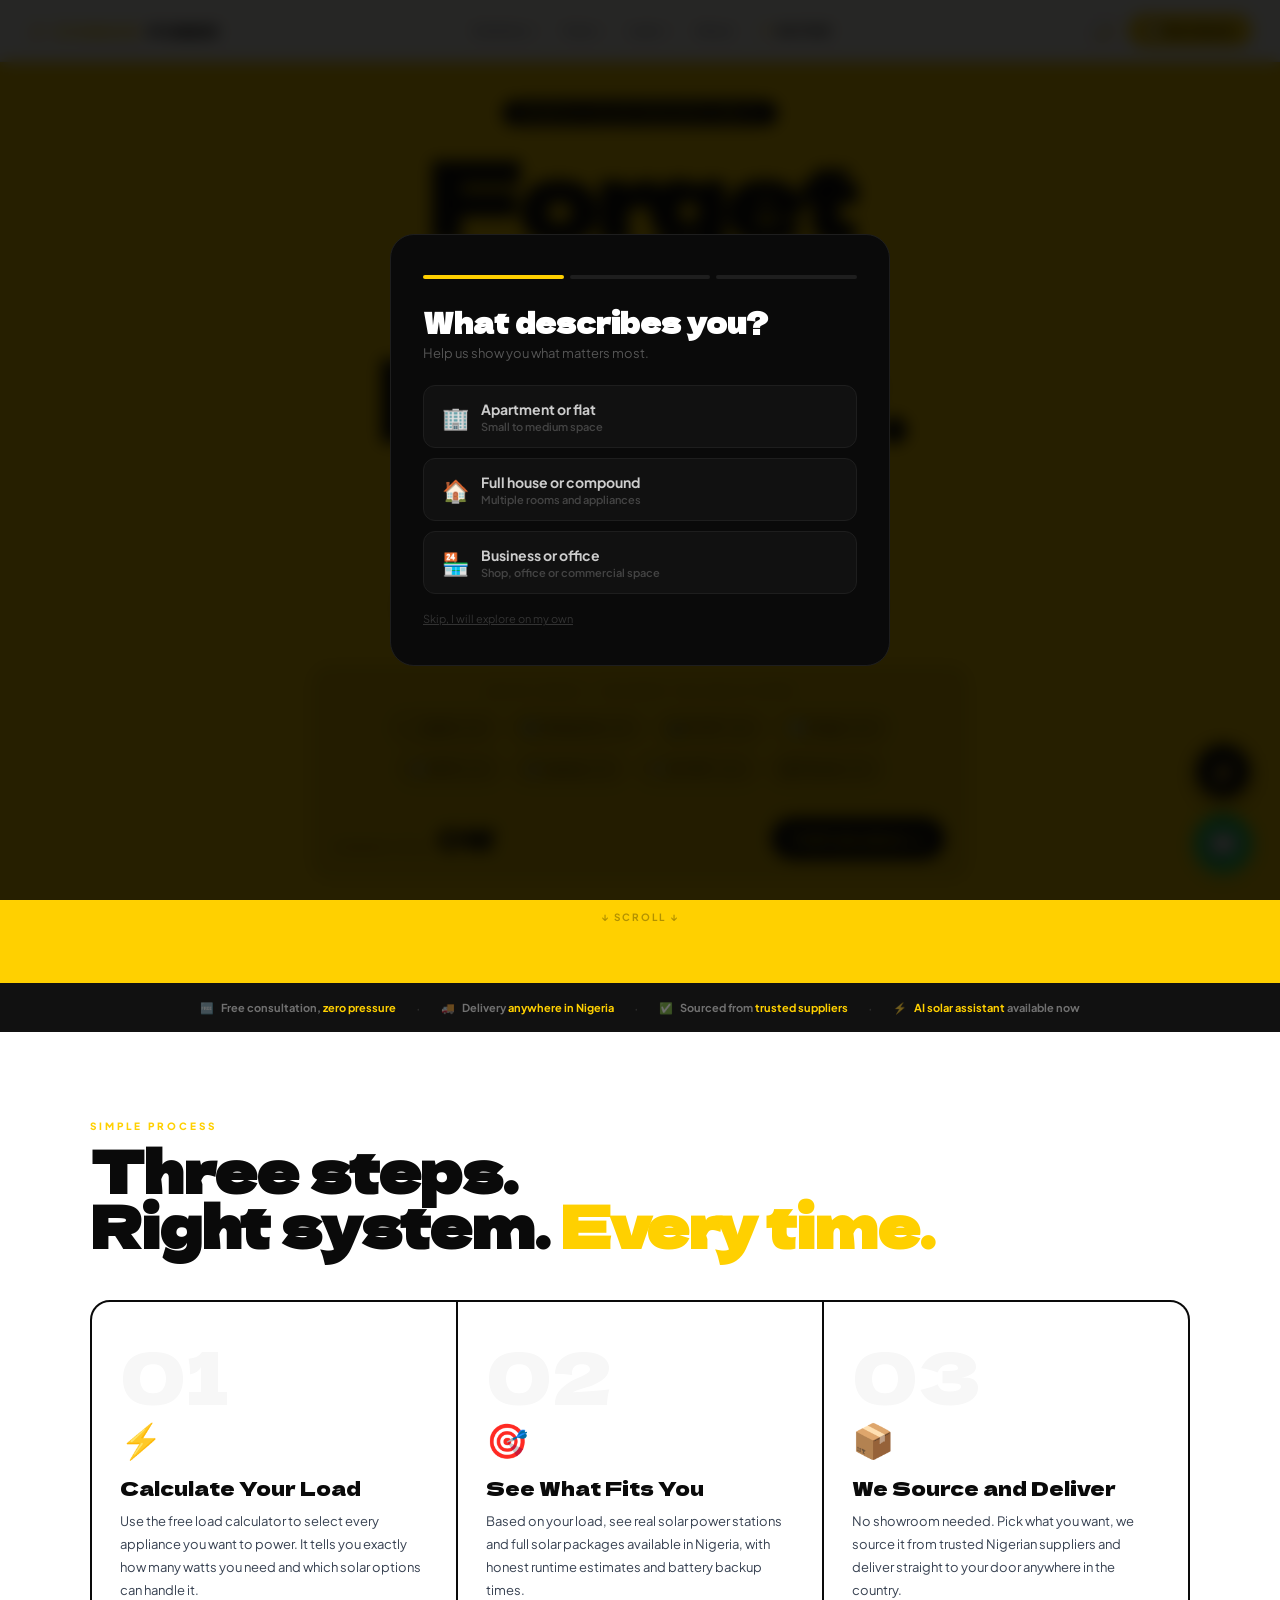
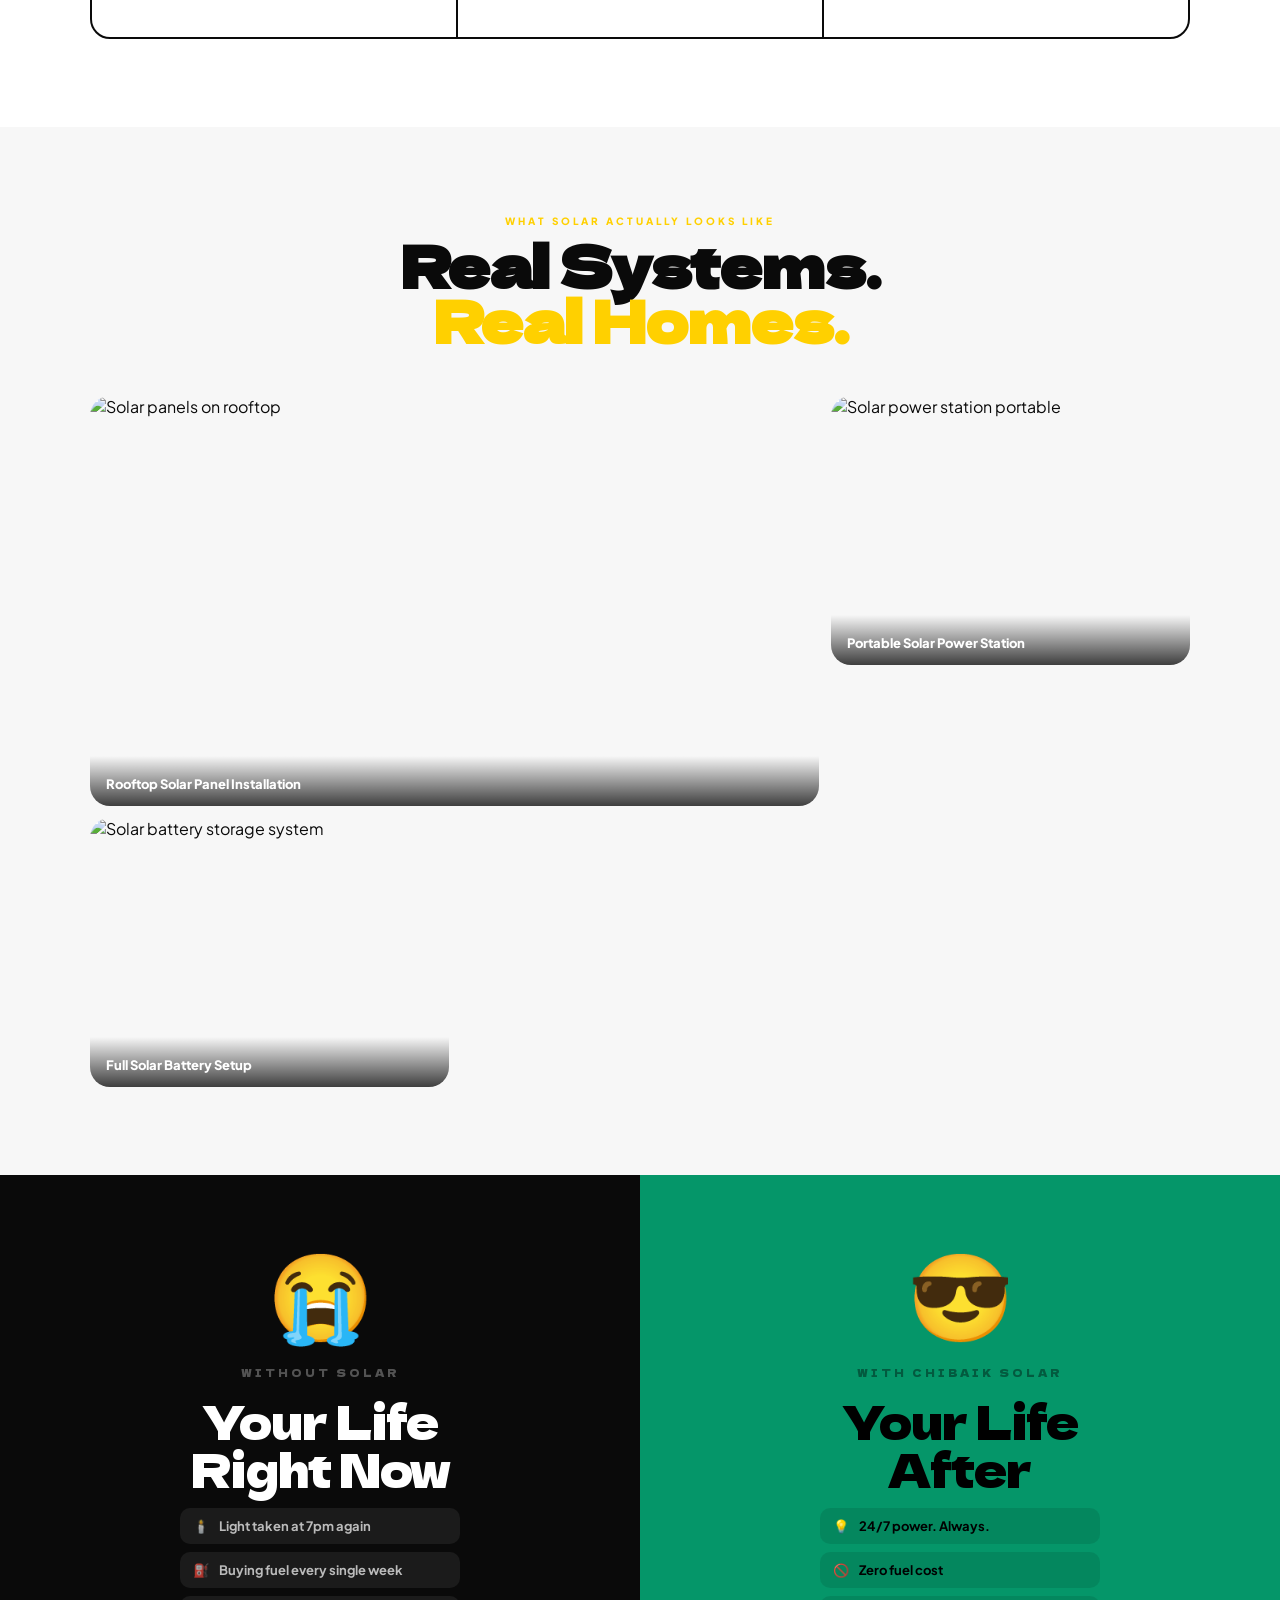
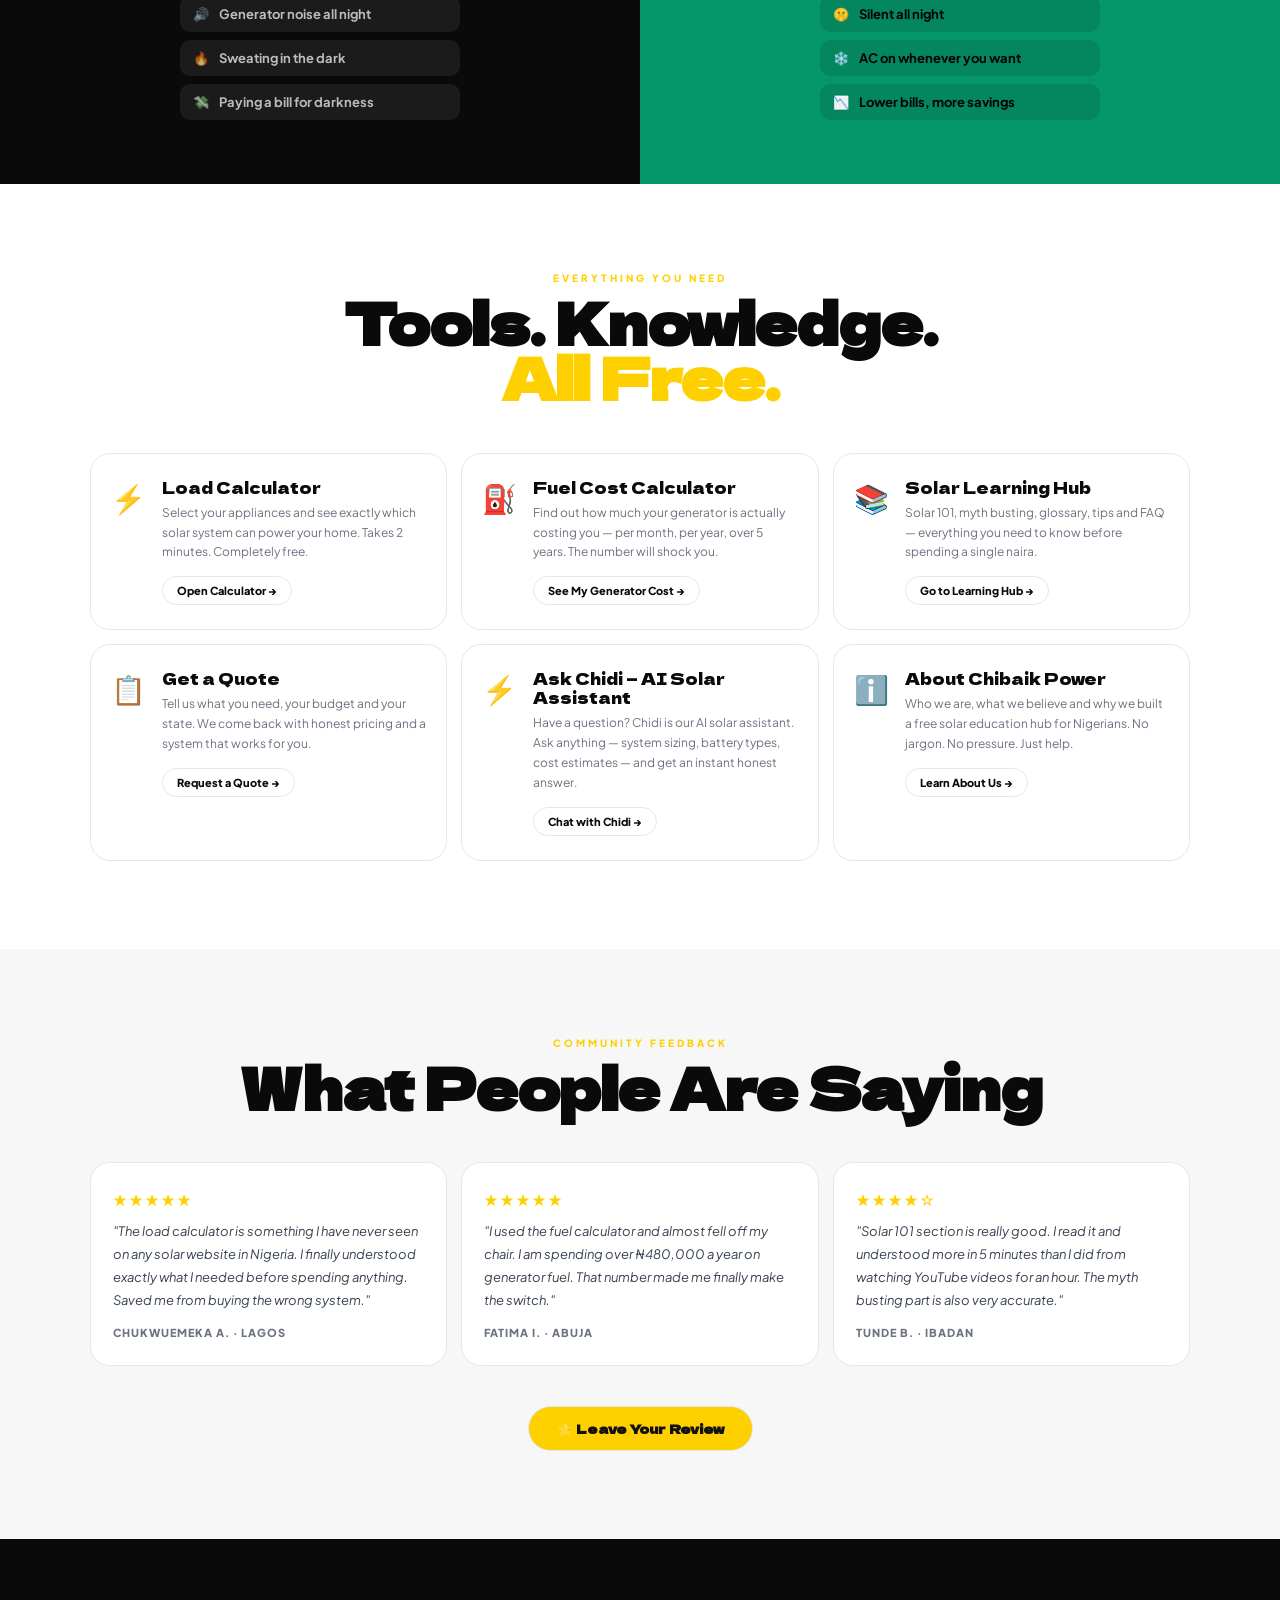
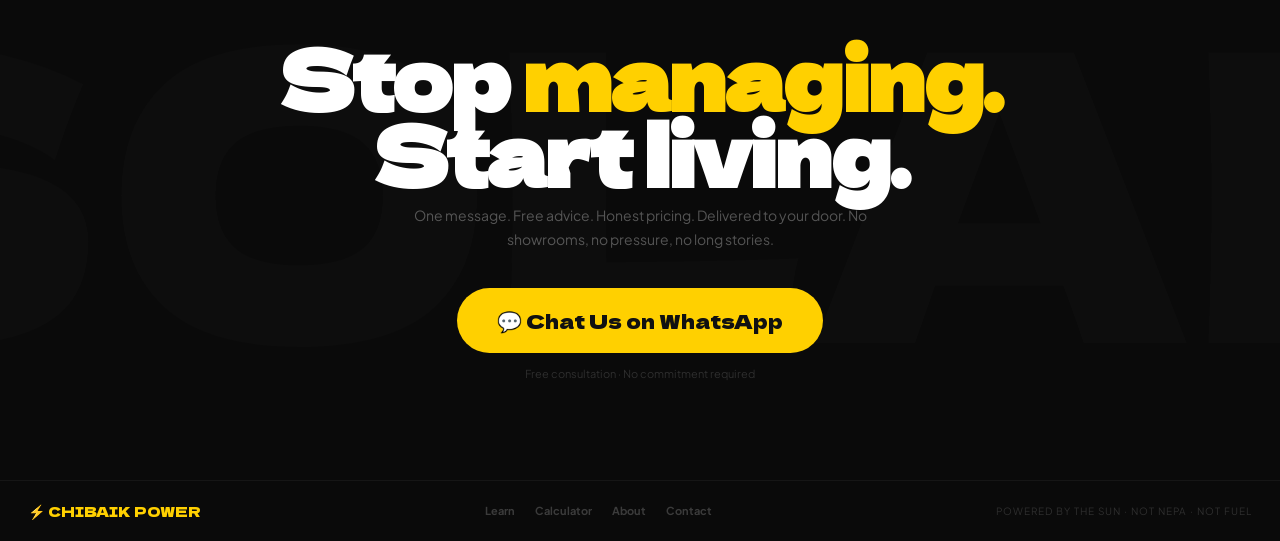
==== commit e8ab32f1: "Add files via upload" ====
--- a/index.html
+++ b/index.html
@@ -5,9 +5,8 @@
 <meta name="viewport" content="width=device-width, initial-scale=1.0">
 <title>Chibaik Power — Nigeria's Solar Resource Hub</title>
 <meta name="description" content="Free solar load calculator for Nigeria. Find the right solar power station or full inverter system for your home. Learn everything about solar in plain English.">
-<meta name="keywords" content="solar Nigeria, solar panel price Nigeria, load calculator solar, inverter Nigeria, solar power station Lagos, Chibaik Power, solar education Nigeria">
 <meta property="og:title" content="Chibaik Power — Nigeria's Solar Resource Hub">
-<meta property="og:description" content="Calculate your load, learn everything about solar and get the right system delivered anywhere in Nigeria. 100% free.">
+<meta property="og:description" content="Calculate your load, learn about solar, get the right system delivered anywhere in Nigeria. 100% free.">
 <meta property="og:image" content="https://images.unsplash.com/photo-1509391366360-2e959784a276?w=1200&q=80">
 <meta name="theme-color" content="#FFD000">
 <script defer src="/_vercel/insights/script.js"></script>
@@ -61,21 +60,22 @@
 <!-- NAV -->
 <nav id="mainNav">
   <a class="logo" href="index.html">⚡ <em>CHIBAIK</em> POWER</a>
+
+  <!-- Desktop Nav -->
   <div class="nav-center">
     <div class="nav-item" id="dd-sol">
       <button class="nav-btn" onclick="toggleDd('dd-sol')">Solutions <span class="nav-arr">▾</span></button>
       <div class="dropdown">
         <button class="ddi" onclick="openCalc();closeAllDd()"><span class="ddi-icon">⚡</span><div><div class="ddi-label">Solar Power Stations</div><div class="ddi-sub">Portable, plug and play</div></div></button>
         <button class="ddi" onclick="openCalc();closeAllDd()"><span class="ddi-icon">🌞</span><div><div class="ddi-label">Let There Be Light</div><div class="ddi-sub">Full inverter and battery system</div></div></button>
-        <button class="ddi" onclick="scrollS('#quote');closeAllDd()"><span class="ddi-icon">📋</span><div><div class="ddi-label">Get a Quote</div><div class="ddi-sub">Tell us what you need</div></div></button>
+        <a class="ddi" href="contact.html"><span class="ddi-icon">📋</span><div><div class="ddi-label">Get a Quote</div><div class="ddi-sub">Tell us what you need</div></div></a>
       </div>
     </div>
     <div class="nav-item" id="dd-tools">
       <button class="nav-btn" onclick="toggleDd('dd-tools')">Tools <span class="nav-arr">▾</span></button>
       <div class="dropdown">
         <button class="ddi" onclick="openCalc();closeAllDd()"><span class="ddi-icon">⚡</span><div><div class="ddi-label">Load Calculator</div><div class="ddi-sub">Find your exact solar match</div></div></button>
-        <button class="ddi" onclick="scrollS('#fuel');closeAllDd()"><span class="ddi-icon">⛽</span><div><div class="ddi-label">Fuel Cost Calculator</div><div class="ddi-sub">See your generator's true cost</div></div></button>
-        <button class="ddi" onclick="scrollS('#gencounter');closeAllDd()"><span class="ddi-icon">📡</span><div><div class="ddi-label">Live Spending Counter</div><div class="ddi-sub">Nigeria's fuel bill in real time</div></div></button>
+        <a class="ddi" href="calculator.html"><span class="ddi-icon">⛽</span><div><div class="ddi-label">Fuel Cost Calculator</div><div class="ddi-sub">See your generator's true cost</div></div></a>
       </div>
     </div>
     <div class="nav-item" id="dd-learn">
@@ -83,46 +83,47 @@
       <div class="dropdown">
         <a class="ddi" href="learn.html#solar101"><span class="ddi-icon">📚</span><div><div class="ddi-label">Solar 101</div><div class="ddi-sub">Plain English, no jargon</div></div></a>
         <a class="ddi" href="learn.html#myths"><span class="ddi-icon">🚫</span><div><div class="ddi-label">Myth Busting</div><div class="ddi-sub">Common solar misconceptions</div></div></a>
-        <a class="ddi" href="learn.html#tips"><span class="ddi-icon">💡</span><div><div class="ddi-label">Solar Tips</div><div class="ddi-sub">Make the most of your system</div></div></a>
-        <div class="dd-sep"></div>
         <a class="ddi" href="learn.html#faq"><span class="ddi-icon">❓</span><div><div class="ddi-label">FAQ</div><div class="ddi-sub">Answers to real questions</div></div></a>
         <a class="ddi" href="learn.html#glossary"><span class="ddi-icon">📖</span><div><div class="ddi-label">Glossary</div><div class="ddi-sub">Every solar term explained</div></div></a>
       </div>
     </div>
+    <a class="nav-btn" href="about.html" style="font-weight:700;color:var(--text-muted);text-decoration:none">About</a>
     <button class="nav-btn" onclick="toggleChat()" style="font-weight:800;color:var(--text)">⚡ Ask Chidi</button>
   </div>
+
   <div class="nav-end">
-    <button class="theme-btn" id="themeBtn" onclick="toggleTheme()" title="Toggle light/dark mode">🌙</button>
-    <a class="nav-cta" href="https://wa.me/+2347057027857" target="_blank">💬 Chat Us</a>
-    <button class="hamburger" onclick="toggleMob()" id="hamBtn">☰</button>
+    <button class="theme-btn" id="themeBtn" onclick="toggleTheme()" title="Toggle dark/light mode">🌙</button>
+    <a class="nav-cta" href="contact.html">💬 Get a Quote</a>
+    <button class="hamburger" onclick="toggleMob()" id="hamBtn" aria-label="Open menu">☰</button>
   </div>
 </nav>
 
 <!-- MOBILE NAV -->
 <div class="mob-nav" id="mobNav">
-  <div class="mob-section"><div class="mob-sec-title">Solutions</div>
+  <div class="mob-section">
+    <div class="mob-sec-title">Solutions</div>
     <button class="mob-link" onclick="openCalc();closeMob()">⚡ Solar Power Stations</button>
     <button class="mob-link" onclick="openCalc();closeMob()">🌞 Let There Be Light</button>
-    <button class="mob-link" onclick="scrollS('#quote');closeMob()">📋 Get a Quote</button>
-  </div>
-  <div class="mob-sep"></div>
-  <div class="mob-section"><div class="mob-sec-title">Tools</div>
-    <button class="mob-link" onclick="openCalc();closeMob()">⚡ Load Calculator</button>
-    <button class="mob-link" onclick="scrollS('#fuel');closeMob()">⛽ Fuel Cost Calculator</button>
-    <button class="mob-link" onclick="scrollS('#gencounter');closeMob()">📡 Live Counter</button>
-  </div>
-  <div class="mob-sep"></div>
-  <div class="mob-section"><div class="mob-sec-title">Learn</div>
-    <a class="mob-link" href="learn.html#solar101">📚 Solar 101</a>
-    <a class="mob-link" href="learn.html#myths">🚫 Myth Busting</a>
-    <a class="mob-link" href="learn.html#faq">❓ FAQ</a>
-    <a class="mob-link" href="learn.html#glossary">📖 Glossary</a>
+    <a class="mob-link" href="contact.html" onclick="closeMob()">📋 Get a Quote</a>
   </div>
   <div class="mob-sep"></div>
   <div class="mob-section">
+    <div class="mob-sec-title">Tools</div>
+    <button class="mob-link" onclick="openCalc();closeMob()">⚡ Load Calculator</button>
+    <a class="mob-link" href="calculator.html" onclick="closeMob()">⛽ Fuel Cost Calculator</a>
+  </div>
+  <div class="mob-sep"></div>
+  <div class="mob-section">
+    <div class="mob-sec-title">Learn</div>
+    <a class="mob-link" href="learn.html#solar101" onclick="closeMob()">📚 Solar 101</a>
+    <a class="mob-link" href="learn.html#myths" onclick="closeMob()">🚫 Myth Busting</a>
+    <a class="mob-link" href="learn.html#faq" onclick="closeMob()">❓ FAQ</a>
+    <a class="mob-link" href="learn.html#glossary" onclick="closeMob()">📖 Glossary</a>
+  </div>
+  <div class="mob-sep"></div>
+  <div class="mob-section">
+    <a class="mob-link" href="about.html" onclick="closeMob()">ℹ️ About Us</a>
     <button class="mob-link" onclick="toggleChat();closeMob()">⚡ Ask Chidi (AI Solar Assistant)</button>
-    <button class="mob-link" onclick="scrollS('#reviews');closeMob()">⭐ Reviews</button>
-    <button class="mob-link" onclick="scrollS('#ask');closeMob()">💬 Ask a Question</button>
   </div>
   <a class="mob-cta" href="https://wa.me/+2347057027857" target="_blank">💬 Chat Us on WhatsApp</a>
 </div>
@@ -132,7 +133,7 @@
   <div class="hero-img"></div>
   <span class="hero-badge">Nigeria's Solar Resource Hub ⚡</span>
   <h1>Forget<br><span class="strike">NEPA</span><br>Forever.</h1>
-  <p class="hero-sub">Learn everything about solar, calculate your exact power needs and get the right system delivered anywhere in Nigeria. Free, honest, no pressure.</p>
+  <p class="hero-sub">Calculate your exact power needs, learn everything about solar in plain English, and get the right system delivered anywhere in Nigeria. Free. Honest. No pressure.</p>
   <div class="hero-btns">
     <button class="btn-dark" onclick="openCalc()">⚡ Calculate My Load Free</button>
     <a class="btn-outline" href="https://wa.me/+2347057027857" target="_blank">💬 Chat Us</a>
@@ -180,13 +181,13 @@
         <div class="step-n">02</div>
         <span class="step-icon">🎯</span>
         <div class="step-title">See What Fits You</div>
-        <p class="step-desc">Based on your load, see real solar power stations and full solar packages available in Nigeria right now, with honest runtime estimates and battery backup times.</p>
+        <p class="step-desc">Based on your load, see real solar power stations and full solar packages available in Nigeria, with honest runtime estimates and battery backup times.</p>
       </div>
       <div class="step anim d3">
         <div class="step-n">03</div>
         <span class="step-icon">📦</span>
         <div class="step-title">We Source and Deliver</div>
-        <p class="step-desc">No showroom needed. You pick what you want, we source it from trusted Nigerian suppliers and deliver it straight to your door anywhere in the country.</p>
+        <p class="step-desc">No showroom needed. Pick what you want, we source it from trusted Nigerian suppliers and deliver straight to your door anywhere in the country.</p>
       </div>
     </div>
   </div>
@@ -242,99 +243,75 @@
   </div>
 </div>
 
-<!-- GENERATOR COUNTER -->
-<section class="gen-sec" id="gencounter">
-  <div class="gen-inner">
-    <span class="eyebrow">Real Time</span>
-    <h2 class="sec-h anim">Nigeria Is Spending <em>Right Now</em></h2>
-    <p class="gen-sub anim d1">Estimated amount spent on generator fuel across Nigeria since midnight today. Every second, this number grows.</p>
-    <div class="gen-cards">
-      <div class="gen-card anim d1">
-        <div class="gen-card-label">Today So Far</div>
-        <div class="gen-card-val" id="genToday">Calculating...</div>
-        <div class="gen-card-note">since midnight</div>
-      </div>
-      <div class="gen-card anim d2">
-        <div class="gen-card-label">This Month</div>
-        <div class="gen-card-val" id="genMonth">Calculating...</div>
-        <div class="gen-card-note">and counting</div>
-      </div>
-      <div class="gen-card gen-card-highlight anim d3">
-        <div class="gen-card-label">This Year So Far</div>
-        <div class="gen-card-val" id="genYear">Calculating...</div>
-        <div class="gen-card-note">in 2026</div>
-      </div>
-    </div>
-    <p class="gen-disclaimer anim d4">Based on a conservative estimate of 38 billion naira spent daily on generator fuel across Nigeria. This money buys nothing permanent. Every naira is gone forever.</p>
-    <button class="gen-cta anim d5" onclick="scrollS('#fuel')">Calculate Your Personal Generator Cost</button>
+<!-- PAGE CARDS — replaces all the crammed sections -->
+<section class="section" id="explore">
+  <div class="inner">
+    <p class="eyebrow anim center">Everything You Need</p>
+    <h2 class="sec-h anim d1 center">Tools. Knowledge.<br><em>All Free.</em></h2>
+    <div class="page-cards anim d2">
+
+      <div class="page-card">
+        <div class="page-card-icon">⚡</div>
+        <div class="page-card-body">
+          <div class="page-card-title">Load Calculator</div>
+          <p class="page-card-desc">Select your appliances and see exactly which solar system can power your home. Takes 2 minutes. Completely free.</p>
+          <button class="page-card-btn" onclick="openCalc()">Open Calculator →</button>
+        </div>
+      </div>
+
+      <div class="page-card">
+        <div class="page-card-icon">⛽</div>
+        <div class="page-card-body">
+          <div class="page-card-title">Fuel Cost Calculator</div>
+          <p class="page-card-desc">Find out how much your generator is actually costing you — per month, per year, over 5 years. The number will shock you.</p>
+          <a class="page-card-btn" href="calculator.html">See My Generator Cost →</a>
+        </div>
+      </div>
+
+      <div class="page-card">
+        <div class="page-card-icon">📚</div>
+        <div class="page-card-body">
+          <div class="page-card-title">Solar Learning Hub</div>
+          <p class="page-card-desc">Solar 101, myth busting, glossary, tips and FAQ — everything you need to know before spending a single naira.</p>
+          <a class="page-card-btn" href="learn.html">Go to Learning Hub →</a>
+        </div>
+      </div>
+
+      <div class="page-card">
+        <div class="page-card-icon">📋</div>
+        <div class="page-card-body">
+          <div class="page-card-title">Get a Quote</div>
+          <p class="page-card-desc">Tell us what you need, your budget and your state. We come back with honest pricing and a system that works for you.</p>
+          <a class="page-card-btn" href="contact.html">Request a Quote →</a>
+        </div>
+      </div>
+
+      <div class="page-card">
+        <div class="page-card-icon">⚡</div>
+        <div class="page-card-body">
+          <div class="page-card-title">Ask Chidi — AI Solar Assistant</div>
+          <p class="page-card-desc">Have a question? Chidi is our AI solar assistant. Ask anything — system sizing, battery types, cost estimates — and get an instant honest answer.</p>
+          <button class="page-card-btn" onclick="toggleChat()">Chat with Chidi →</button>
+        </div>
+      </div>
+
+      <div class="page-card">
+        <div class="page-card-icon">ℹ️</div>
+        <div class="page-card-body">
+          <div class="page-card-title">About Chibaik Power</div>
+          <p class="page-card-desc">Who we are, what we believe and why we built a free solar education hub for Nigerians. No jargon. No pressure. Just help.</p>
+          <a class="page-card-btn" href="about.html">Learn About Us →</a>
+        </div>
+      </div>
+
+    </div>
   </div>
 </section>
 
-<!-- FUEL CALCULATOR -->
-<section class="fuel-sec" id="fuel">
-  <div class="fuel-inner">
-    <span class="eyebrow">Reality Check</span>
-    <h2 class="sec-h anim">What Is Your Generator<br>Actually Costing You?</h2>
-    <p class="fuel-desc anim d1">Type in your numbers and see the true cost of running a generator over time.</p>
-    <div class="fuel-form anim d2">
-      <div><label class="fuel-label">Litres of fuel per week</label><input type="number" id="fc-l" class="fuel-input" placeholder="e.g. 10" min="0"></div>
-      <div><label class="fuel-label">Fuel price per litre (₦)</label><input type="number" id="fc-p" class="fuel-input" placeholder="e.g. 950" min="0"></div>
-      <div><label class="fuel-label">Generator hours per day</label><input type="number" id="fc-h" class="fuel-input" placeholder="e.g. 8" min="0" max="24"></div>
-    </div>
-    <button class="fuel-go anim d3" onclick="calcFuel()">Calculate My Generator Cost →</button>
-    <div class="fuel-results" id="fuelRes">
-      <div class="fuel-panel">
-        <div class="fuel-row"><span class="fuel-lbl">Per Week</span><span class="fuel-val" id="fc-weekly">—</span></div>
-        <div class="fuel-row"><span class="fuel-lbl">Per Month</span><span class="fuel-val" id="fc-monthly">—</span></div>
-        <div class="fuel-row"><span class="fuel-lbl">Per Year</span><span class="fuel-val" id="fc-yearly">—</span></div>
-        <div class="fuel-row"><span class="fuel-lbl" style="font-size:13px;font-weight:800;color:#999">Over 5 Years</span><span class="fuel-val big" id="fc-5yr">—</span></div>
-      </div>
-      <div class="fuel-insight">
-        <p id="fc-insight">Calculating...</p>
-        <button class="fuel-cta-btn" onclick="openCalc()">⚡ See Solar Options for Your Load →</button>
-      </div>
-    </div>
-  </div>
-</section>
-
-<!-- SOLAR 101 TEASER -->
-<section class="section" id="learn-teaser">
-  <div class="inner center">
-    <span class="eyebrow anim">Free Education</span>
-    <h2 class="sec-h anim d1">Everything You Need to Know<br>Before Spending a <em>Single Naira</em></h2>
-    <p class="sec-sub anim d2">From what a watt-hour actually means to why inverter ACs are a must for solar, the learning hub covers it all in plain Nigerian English with zero jargon.</p>
-    <div class="learn-preview anim d3">
-      <div class="learn-prev-grid">
-        <a class="learn-prev-card" href="learn.html#solar101">
-          <span class="learn-prev-icon">📚</span>
-          <div class="learn-prev-title">Solar 101</div>
-          <div class="learn-prev-sub">8 essential concepts explained simply</div>
-        </a>
-        <a class="learn-prev-card" href="learn.html#myths">
-          <span class="learn-prev-icon">🚫</span>
-          <div class="learn-prev-title">Myth Busting</div>
-          <div class="learn-prev-sub">8 common solar myths, debunked</div>
-        </a>
-        <a class="learn-prev-card" href="learn.html#tips">
-          <span class="learn-prev-icon">💡</span>
-          <div class="learn-prev-title">Solar Tips</div>
-          <div class="learn-prev-sub">6 practical tips for Nigerian homes</div>
-        </a>
-        <a class="learn-prev-card" href="learn.html#glossary">
-          <span class="learn-prev-icon">📖</span>
-          <div class="learn-prev-title">Glossary</div>
-          <div class="learn-prev-sub">Every solar term in plain English</div>
-        </a>
-      </div>
-      <a class="btn-dark anim d4" href="learn.html" style="display:inline-flex;margin-top:32px;background:var(--text);color:var(--bg)">📚 Go to Learning Hub →</a>
-    </div>
-  </div>
-</section>
-
-<!-- REVIEWS -->
+<!-- REVIEWS SNAPSHOT -->
 <section class="section section-alt" id="reviews">
   <div class="inner">
-    <span class="eyebrow anim center">Community Feedback</span>
+    <p class="eyebrow anim center">Community Feedback</p>
     <h2 class="sec-h anim d1 center">What People Are Saying</h2>
     <div class="reviews-grid">
       <div class="review-card anim d1">
@@ -344,7 +321,7 @@
       </div>
       <div class="review-card anim d2">
         <div class="review-stars">★★★★★</div>
-        <p class="review-text">"I used the fuel calculator and almost fell off my chair. I am spending over ₦480,000 a year on generator fuel. That number made me finally make the switch. Site is very educational."</p>
+        <p class="review-text">"I used the fuel calculator and almost fell off my chair. I am spending over ₦480,000 a year on generator fuel. That number made me finally make the switch."</p>
         <div class="review-author">Fatima I. · Abuja</div>
       </div>
       <div class="review-card anim d3">
@@ -353,86 +330,8 @@
         <div class="review-author">Tunde B. · Ibadan</div>
       </div>
     </div>
-    <div class="review-form-box anim d2">
-      <h3 class="review-form-title">Leave Your Review</h3>
-      <p class="review-form-sub">Did this site help you? Share your experience and help other Nigerians make better solar decisions.</p>
-      <div class="star-row">
-        <span class="star-row-label">Your Rating</span>
-        <button class="star-btn" data-val="1" onclick="setRating(1)">★</button>
-        <button class="star-btn" data-val="2" onclick="setRating(2)">★</button>
-        <button class="star-btn" data-val="3" onclick="setRating(3)">★</button>
-        <button class="star-btn" data-val="4" onclick="setRating(4)">★</button>
-        <button class="star-btn" data-val="5" onclick="setRating(5)">★</button>
-      </div>
-      <div class="review-fields">
-        <div><label class="ask-label">Your Name (optional)</label><input class="review-input" id="revName" type="text" placeholder="e.g. Emeka"></div>
-        <div><label class="ask-label">Your State</label>
-          <select class="review-input" id="revState">
-            <option value="">Select state</option>
-            <option>Abia</option><option>Adamawa</option><option>Akwa Ibom</option><option>Anambra</option><option>Bauchi</option><option>Bayelsa</option><option>Benue</option><option>Borno</option><option>Cross River</option><option>Delta</option><option>Ebonyi</option><option>Edo</option><option>Ekiti</option><option>Enugu</option><option>FCT</option><option>Gombe</option><option>Imo</option><option>Jigawa</option><option>Kaduna</option><option>Kano</option><option>Katsina</option><option>Kebbi</option><option>Kogi</option><option>Kwara</option><option>Lagos</option><option>Nasarawa</option><option>Niger</option><option>Ogun</option><option>Ondo</option><option>Osun</option><option>Oyo</option><option>Plateau</option><option>Rivers</option><option>Sokoto</option><option>Taraba</option><option>Yobe</option><option>Zamfara</option>
-          </select>
-        </div>
-        <textarea class="review-textarea" id="revText" placeholder="Share your experience or a recommendation..."></textarea>
-      </div>
-      <button class="review-btn" onclick="submitReview()">💬 Send Review on WhatsApp</button>
-      <p class="review-note">Your review goes directly to us on WhatsApp. If you give permission we may add it to this page to help others.</p>
-    </div>
-  </div>
-</section>
-
-<!-- GET A QUOTE -->
-<section class="quote-sec" id="quote">
-  <div class="quote-inner">
-    <span class="eyebrow">Serious Buyer?</span>
-    <h2 class="sec-h anim">Get a Proper Quote</h2>
-    <p class="sec-sub anim d1">Fill this in and we come back to you with exact pricing, availability and delivery timeline. No vague numbers, no runaround.</p>
-    <div class="quote-form anim d2">
-      <div class="quote-row">
-        <div><label class="quote-label">Your Name</label><input class="quote-input" id="qName" type="text" placeholder="e.g. Emeka Okafor"></div>
-        <div><label class="quote-label">WhatsApp Number</label><input class="quote-input" id="qPhone" type="tel" placeholder="e.g. 08012345678"></div>
-      </div>
-      <div class="quote-row">
-        <div><label class="quote-label">Your State</label>
-          <select class="quote-select" id="qState">
-            <option value="">Select your state</option>
-            <option>Abia</option><option>Adamawa</option><option>Akwa Ibom</option><option>Anambra</option><option>Bauchi</option><option>Bayelsa</option><option>Benue</option><option>Borno</option><option>Cross River</option><option>Delta</option><option>Ebonyi</option><option>Edo</option><option>Ekiti</option><option>Enugu</option><option>FCT</option><option>Gombe</option><option>Imo</option><option>Jigawa</option><option>Kaduna</option><option>Kano</option><option>Katsina</option><option>Kebbi</option><option>Kogi</option><option>Kwara</option><option>Lagos</option><option>Nasarawa</option><option>Niger</option><option>Ogun</option><option>Ondo</option><option>Osun</option><option>Oyo</option><option>Plateau</option><option>Rivers</option><option>Sokoto</option><option>Taraba</option><option>Yobe</option><option>Zamfara</option>
-          </select>
-        </div>
-        <div><label class="quote-label">Budget Range</label>
-          <select class="quote-select" id="qBudget">
-            <option value="">Select budget range</option>
-            <option>Under ₦200,000</option>
-            <option>₦200,000 to ₦500,000</option>
-            <option>₦500,000 to ₦1,000,000</option>
-            <option>₦1,000,000 to ₦2,000,000</option>
-            <option>Above ₦2,000,000</option>
-          </select>
-        </div>
-      </div>
-      <div><label class="quote-label">What do you want to power?</label><textarea class="quote-textarea" id="qNeeds" placeholder="e.g. 3 fans, 1 TV, 1 fridge, phone charging. Generator running 8 hours daily. Looking for something that runs the whole night without generator."></textarea></div>
-      <button class="quote-btn" onclick="submitQuote()">💬 Send My Quote Request</button>
-      <p class="quote-note">We typically respond within a few hours on WhatsApp. No commitment required.</p>
-    </div>
-  </div>
-</section>
-
-<!-- ASK A QUESTION -->
-<section class="section" id="ask">
-  <div class="inner-xs center">
-    <span class="eyebrow anim">Free Advice</span>
-    <h2 class="sec-h anim d1">Ask Us Anything</h2>
-    <p class="ask-sub anim d2">Have a solar question you cannot find the answer to? Send it and we will give you a straight answer. Or ask Chidi, our AI assistant, for an instant response.</p>
-    <div class="ask-form anim d3">
-      <div><label class="ask-label">Your Name (optional)</label><input class="ask-input" id="askName" type="text" placeholder="e.g. Emeka"></div>
-      <div><label class="ask-label">Your State</label>
-        <select class="ask-select" id="askState">
-          <option value="">Select your state</option>
-          <option>Abia</option><option>Adamawa</option><option>Akwa Ibom</option><option>Anambra</option><option>Bauchi</option><option>Bayelsa</option><option>Benue</option><option>Borno</option><option>Cross River</option><option>Delta</option><option>Ebonyi</option><option>Edo</option><option>Ekiti</option><option>Enugu</option><option>FCT</option><option>Gombe</option><option>Imo</option><option>Jigawa</option><option>Kaduna</option><option>Kano</option><option>Katsina</option><option>Kebbi</option><option>Kogi</option><option>Kwara</option><option>Lagos</option><option>Nasarawa</option><option>Niger</option><option>Ogun</option><option>Ondo</option><option>Osun</option><option>Oyo</option><option>Plateau</option><option>Rivers</option><option>Sokoto</option><option>Taraba</option><option>Yobe</option><option>Zamfara</option>
-        </select>
-      </div>
-      <div><label class="ask-label">Your Question</label><textarea class="ask-textarea" id="askQuestion" placeholder="e.g. Can a 1kW solar system run my fridge and 2 fans overnight?"></textarea></div>
-      <button class="ask-btn" onclick="sendQuestion()">💬 Send Question on WhatsApp</button>
-      <button class="ask-btn" style="background:var(--bg-alt);color:var(--text);border:var(--border);margin-top:8px" onclick="sendToChidi()">⚡ Ask Chidi Instead (Instant)</button>
+    <div style="text-align:center;margin-top:32px">
+      <a class="page-card-btn" href="contact.html#review" style="display:inline-flex;align-items:center;gap:6px;background:var(--pri);color:#111;padding:12px 28px;border-radius:100px;text-decoration:none;font-family:'Dela Gothic One',sans-serif;font-size:13px;">⭐ Leave Your Review</a>
     </div>
   </div>
 </section>
@@ -452,7 +351,7 @@
     <a class="f-link" href="learn.html">Learn</a>
     <a class="f-link" href="calculator.html">Calculator</a>
     <a class="f-link" href="about.html">About</a>
-    <a class="f-link" href="https://wa.me/+2347057027857" target="_blank">Contact</a>
+    <a class="f-link" href="contact.html">Contact</a>
   </div>
   <div class="f-copy">Powered by the sun · Not NEPA · Not fuel</div>
 </footer>
@@ -477,9 +376,7 @@
         <div class="chat-msg-time">Just now</div>
       </div>
     </div>
-    <div class="chat-typing" id="chatTyping">
-      <span></span><span></span><span></span>
-    </div>
+    <div class="chat-typing" id="chatTyping"><span></span><span></span><span></span></div>
     <div class="chat-suggestions" id="chatSuggestions">
       <button class="chat-sug" onclick="sendSuggestion(this)">Can solar run my AC?</button>
       <button class="chat-sug" onclick="sendSuggestion(this)">What battery should I buy?</button>
@@ -487,7 +384,7 @@
       <button class="chat-sug" onclick="sendSuggestion(this)">Lithium vs Tubular?</button>
     </div>
     <div class="chat-footer">
-      <input class="chat-input" id="chatInput" type="text" placeholder="Ask Chidi anything about solar..." maxlength="500">
+      <input class="chat-input" id="chatInput" type="text" placeholder="Ask Chidi anything..." maxlength="500">
       <button class="chat-send" id="chatSend" onclick="sendChat()">➤</button>
     </div>
   </div>
@@ -531,7 +428,7 @@
       </div>
     </div>
     <div class="rpanel on" id="rp-gen">
-      <div class="batt-note"><span class="ni">⚠️</span><p><strong>Note:</strong> More appliances running at once means faster battery drain. Running fewer at a time gives you longer battery life.</p></div>
+      <div class="batt-note"><span class="ni">⚠️</span><p><strong>Note:</strong> More appliances running at once means faster battery drain.</p></div>
       <div class="disc-box disc-gen">
         <div class="disc-side"><h4>✅ Advantages</h4><div class="disc-item"><span>•</span>Lower upfront cost</div><div class="disc-item"><span>•</span>Plug and play, no installation</div><div class="disc-item"><span>•</span>Portable, move it anywhere</div></div>
         <div class="disc-side"><h4>❌ Limitations</h4><div class="disc-item"><span>•</span>Cannot be upgraded as load grows</div><div class="disc-item"><span>•</span>Fixed capacity, what you buy is final</div></div>
@@ -539,7 +436,7 @@
       <div class="rgrid" id="rg-gen"></div>
     </div>
     <div class="rpanel" id="rp-solar">
-      <div class="batt-note"><span class="ni">⚠️</span><p><strong>Note:</strong> Duration shown is battery-only backup at night. During daylight your panels continuously recharge, giving far longer overall runtime.</p></div>
+      <div class="batt-note"><span class="ni">⚠️</span><p><strong>Note:</strong> Duration shown is battery-only backup at night. During daylight your panels continuously recharge.</p></div>
       <div class="sol-config">
         <div class="sol-config-section">
           <div class="sol-config-label">1. Choose Battery Type</div>
@@ -585,7 +482,7 @@
       </div>
       <div class="batt-compare" id="battCompare"></div>
       <div class="disc-box disc-sol">
-        <div class="disc-side"><h4>✅ Advantages</h4><div class="disc-item"><span>•</span>Expandable, add panels or batteries later</div><div class="disc-item"><span>•</span>Best long-term investment</div><div class="disc-item"><span>•</span>Scales as your needs grow</div></div>
+        <div class="disc-side"><h4>✅ Advantages</h4><div class="disc-item"><span>•</span>Expandable, add panels or batteries later</div><div class="disc-item"><span>•</span>Best long-term investment</div></div>
         <div class="disc-side"><h4>❌ Limitations</h4><div class="disc-item"><span>•</span>Higher upfront cost</div><div class="disc-item"><span>•</span>Requires professional installation</div></div>
       </div>
       <div class="rgrid" id="rg-solar"></div>
@@ -615,17 +512,6 @@
   </div>
 </div>
 
-<!-- LEARN PREVIEW STYLES (inline so they don't bloat style.css) -->
-<style>
-.learn-preview { width: 100%; }
-.learn-prev-grid { display: grid; grid-template-columns: repeat(auto-fill, minmax(200px, 1fr)); gap: 12px; }
-.learn-prev-card { background: var(--bg-card); border: var(--border); border-radius: var(--radius); padding: 24px 20px; text-decoration: none; display: flex; flex-direction: column; align-items: center; text-align: center; gap: 8px; transition: transform .2s, box-shadow .2s, border-color .2s; }
-.learn-prev-card:hover { transform: translateY(-4px); box-shadow: var(--card-shadow-hover); border-color: var(--pri); }
-.learn-prev-icon { font-size: 32px; }
-.learn-prev-title { font-family: 'Dela Gothic One', sans-serif; font-size: 16px; color: var(--text); }
-.learn-prev-sub { font-size: 11px; color: var(--text-muted); font-weight: 600; }
-</style>
-
 <script src="script.js"></script>
 </body>
 </html>
--- a/style.css
+++ b/style.css
@@ -218,15 +218,16 @@
   background: none;
   border: var(--border);
   border-radius: 8px;
-  width: 36px; height: 36px;
-  cursor: pointer;
-  font-size: 16px;
+  width: 40px; height: 40px;
+  cursor: pointer;
+  font-size: 18px;
   color: var(--text);
   align-items: center;
   justify-content: center;
   transition: all .2s;
   flex-shrink: 0;
 }
+.hamburger:hover { background: var(--bg-alt); }
 
 .mob-nav {
   position: fixed;
@@ -297,7 +298,7 @@
   align-items: center;
   justify-content: center;
   text-align: center;
-  padding: 120px 24px 80px;
+  padding: 100px 20px 60px;
   overflow: hidden;
   background: #FFD000;
 }
@@ -329,9 +330,9 @@
 
 .hero h1 {
   font-family: 'Dela Gothic One', sans-serif;
-  font-size: clamp(48px, 11vw, 108px);
+  font-size: clamp(36px, 10vw, 108px);
   line-height: .92;
-  letter-spacing: -3px;
+  letter-spacing: -2px;
   color: #111;
   max-width: 820px;
   opacity: 0;
@@ -615,9 +616,9 @@
 }
 .sec-h {
   font-family: 'Dela Gothic One', sans-serif;
-  font-size: clamp(28px, 5.5vw, 58px);
+  font-size: clamp(22px, 5.5vw, 58px);
   line-height: .95;
-  letter-spacing: -1.5px;
+  letter-spacing: -1px;
   color: var(--text);
   margin-bottom: 48px;
   transition: color .3s;
@@ -1364,41 +1365,83 @@
    RESPONSIVE
 ============================================================ */
 @media (max-width: 768px) {
+  /* NAV */
+  nav { padding: 0 14px; height: 56px; }
+  .nav-center { display: none; }
+  .nav-cta { display: none; }
+  .hamburger { display: flex !important; }
+  .mob-nav { top: 56px; max-height: calc(100vh - 56px); }
+
+  /* HERO */
+  .hero { padding: 80px 16px 48px; }
+  .hero-quickcalc { padding: 14px 12px; margin-top: 20px; }
+
+  /* SECTIONS */
+  .section { padding: 56px 16px; }
+  .sec-h { margin-bottom: 28px; }
+  .inner, .inner-sm, .inner-xs { padding: 0; }
+
+  /* COMPARE */
   .compare { grid-template-columns: 1fr; }
-  .cmp-b, .cmp-a { padding: 48px 24px; min-height: 50vh; }
-  nav { padding: 0 16px; }
-  .nav-center { display: none; }
-  .hamburger { display: flex; }
-  .showcase { grid-template-columns: 1fr 1fr; }
-  .showcase-item:first-child { grid-column: span 2; }
-  footer { flex-direction: column; text-align: center; }
-  .f-links { justify-content: center; }
+  .cmp-b, .cmp-a { padding: 40px 20px; min-height: auto; }
+
+  /* SHOWCASE */
+  .showcase { grid-template-columns: 1fr; }
+  .showcase-item:first-child { grid-column: span 1; aspect-ratio: 16/9; }
+
+  /* STEPS */
+  .steps { grid-template-columns: 1fr; }
+
+  /* FOOTER */
+  footer { flex-direction: column; text-align: center; padding: 20px 16px; }
+  .f-links { justify-content: center; flex-wrap: wrap; }
+
+  /* CALCULATOR */
   .disc-box { grid-template-columns: 1fr; }
-  .agrid { grid-template-columns: repeat(auto-fill, minmax(148px, 1fr)); }
-  .total-bar { flex-direction: column; padding: 10px 14px; }
+  .agrid { grid-template-columns: repeat(auto-fill, minmax(140px, 1fr)); }
+  .total-bar { flex-direction: column; padding: 10px 14px; gap: 8px; }
   .tb-r { width: 100%; justify-content: center; }
-  .calc-pg { padding: 28px 16px 150px; }
-  .calc-share-bar { flex-direction: column; align-items: flex-start; }
-  .trust-inner { gap: 12px; }
+  .calc-pg { padding: 24px 14px 150px; }
+  .calc-share-bar { flex-direction: column; align-items: flex-start; gap: 8px; }
+  .batt-info { grid-template-columns: 1fr; }
+  .sol-sel-row { flex-direction: column; align-items: flex-start; }
+  .rgrid { grid-template-columns: 1fr; }
+
+  /* TRUST */
+  .trust-inner { gap: 10px; flex-direction: column; align-items: flex-start; padding: 0 4px; }
   .t-dot { display: none; }
-  .chat-window { width: 300px; right: -10px; }
-  .chat-widget { bottom: 90px; right: 16px; }
-  .wa-float { bottom: 20px; right: 16px; width: 52px; height: 52px; font-size: 22px; }
-  .quiz-box { padding: 28px 20px; }
-  .showcase { grid-template-columns: 1fr; }
-  .showcase-item:first-child { grid-column: span 1; }
-  .batt-info { grid-template-columns: 1fr; }
+
+  /* CHAT */
+  .chat-window { width: calc(100vw - 28px); right: -4px; }
+  .chat-widget { bottom: 86px; right: 14px; }
+
+  /* WA FLOAT */
+  .wa-float { bottom: 18px; right: 14px; width: 50px; height: 50px; font-size: 20px; }
+
+  /* QUIZ */
+  .quiz-box { padding: 24px 16px; margin: 12px; }
+
+  /* FORMS */
   .review-fields { grid-template-columns: 1fr; }
   .quote-row { grid-template-columns: 1fr; }
-  .sol-sel-row { flex-direction: column; align-items: flex-start; }
+
+  /* PAGE CARDS */
+  .page-cards { grid-template-columns: 1fr; }
+  .contact-quick { grid-template-columns: 1fr 1fr; }
 }
 
 @media (max-width: 480px) {
-  .hero h1 { letter-spacing: -2px; }
-  .hero-quickcalc { padding: 16px 14px; }
-  .hero-chip { font-size: 11px; padding: 7px 11px; }
-  .chat-window { width: calc(100vw - 32px); right: -8px; }
-}
+  .hero h1 { letter-spacing: -1px; }
+  .hero-quickcalc { padding: 12px 10px; }
+  .hero-chip { font-size: 11px; padding: 6px 10px; }
+  .chat-window { width: calc(100vw - 20px); right: 0; }
+  .contact-quick { grid-template-columns: 1fr; }
+  nav { padding: 0 12px; }
+  .logo { font-size: 13px; }
+  .theme-btn { width: 34px; height: 34px; font-size: 14px; }
+}
+
+/* 480px handled in block above */
 
 /* ============================================================
    INNER PAGE NAV (calculator, learn, about)
@@ -1457,3 +1500,109 @@
   .footer-grid { grid-template-columns: 1fr; gap: 28px; }
   .footer-bottom { flex-direction: column; text-align: center; }
 }
+
+/* ============================================================
+   PAGE CARDS (homepage feature grid)
+============================================================ */
+.page-cards {
+  display: grid;
+  grid-template-columns: repeat(auto-fill, minmax(280px, 1fr));
+  gap: 14px;
+  margin-top: 16px;
+}
+.page-card {
+  background: var(--bg-card);
+  border: var(--border);
+  border-radius: var(--radius);
+  padding: 24px 20px;
+  display: flex;
+  gap: 16px;
+  align-items: flex-start;
+  transition: transform .2s, box-shadow .2s, border-color .2s;
+}
+.page-card:hover { transform: translateY(-4px); box-shadow: var(--card-shadow-hover); border-color: var(--pri); }
+.page-card-icon { font-size: 28px; flex-shrink: 0; margin-top: 2px; }
+.page-card-body { flex: 1; display: flex; flex-direction: column; gap: 6px; }
+.page-card-title { font-family: 'Dela Gothic One', sans-serif; font-size: 16px; color: var(--text); line-height: 1.2; transition: color .3s; }
+.page-card-desc { font-size: 12px; color: var(--text-muted); line-height: 1.65; transition: color .3s; }
+.page-card-btn {
+  display: inline-flex;
+  align-items: center;
+  gap: 5px;
+  margin-top: 8px;
+  background: none;
+  border: var(--border);
+  border-radius: 100px;
+  padding: 7px 14px;
+  font-family: 'Plus Jakarta Sans', sans-serif;
+  font-weight: 800;
+  font-size: 11px;
+  color: var(--text);
+  cursor: pointer;
+  text-decoration: none;
+  transition: background .15s, border-color .15s, color .15s;
+  width: fit-content;
+}
+.page-card-btn:hover { background: var(--pri); border-color: var(--pri); color: #111; }
+
+/* ============================================================
+   CONTACT PAGE
+============================================================ */
+.contact-hero {
+  padding: 120px 24px 56px;
+  background: var(--bg-alt);
+  border-bottom: var(--border);
+  transition: background .3s;
+}
+.contact-h1 {
+  font-family: 'Dela Gothic One', sans-serif;
+  font-size: clamp(28px, 6vw, 68px);
+  line-height: .95;
+  letter-spacing: -2px;
+  color: var(--text);
+  margin-bottom: 14px;
+  margin-top: 10px;
+  transition: color .3s;
+}
+.contact-h1 em { font-style: normal; color: var(--pri); }
+.contact-sub {
+  font-size: clamp(13px, 1.8vw, 16px);
+  color: var(--text-muted);
+  max-width: 480px;
+  margin: 0 auto;
+  line-height: 1.7;
+  transition: color .3s;
+}
+
+.contact-quick {
+  display: grid;
+  grid-template-columns: repeat(auto-fill, minmax(220px, 1fr));
+  gap: 12px;
+}
+.contact-quick-card {
+  background: var(--bg-card);
+  border: var(--border);
+  border-radius: var(--radius);
+  padding: 22px 18px;
+  text-decoration: none;
+  display: flex;
+  flex-direction: column;
+  gap: 6px;
+  transition: transform .2s, box-shadow .2s, border-color .2s;
+}
+.contact-quick-card:hover { transform: translateY(-4px); box-shadow: var(--card-shadow-hover); border-color: var(--pri); }
+.contact-quick-icon { font-size: 26px; margin-bottom: 2px; }
+.contact-quick-title { font-family: 'Dela Gothic One', sans-serif; font-size: 15px; color: var(--text); transition: color .3s; }
+.contact-quick-sub { font-size: 11px; color: var(--text-muted); line-height: 1.5; transition: color .3s; }
+
+/* Reviews grid */
+.reviews-grid {
+  display: grid;
+  grid-template-columns: repeat(auto-fill, minmax(280px, 1fr));
+  gap: 14px;
+  margin-bottom: 32px;
+}
+@media (max-width: 768px) {
+  .contact-hero { padding: 80px 16px 40px; }
+  .reviews-grid { grid-template-columns: 1fr; }
+}
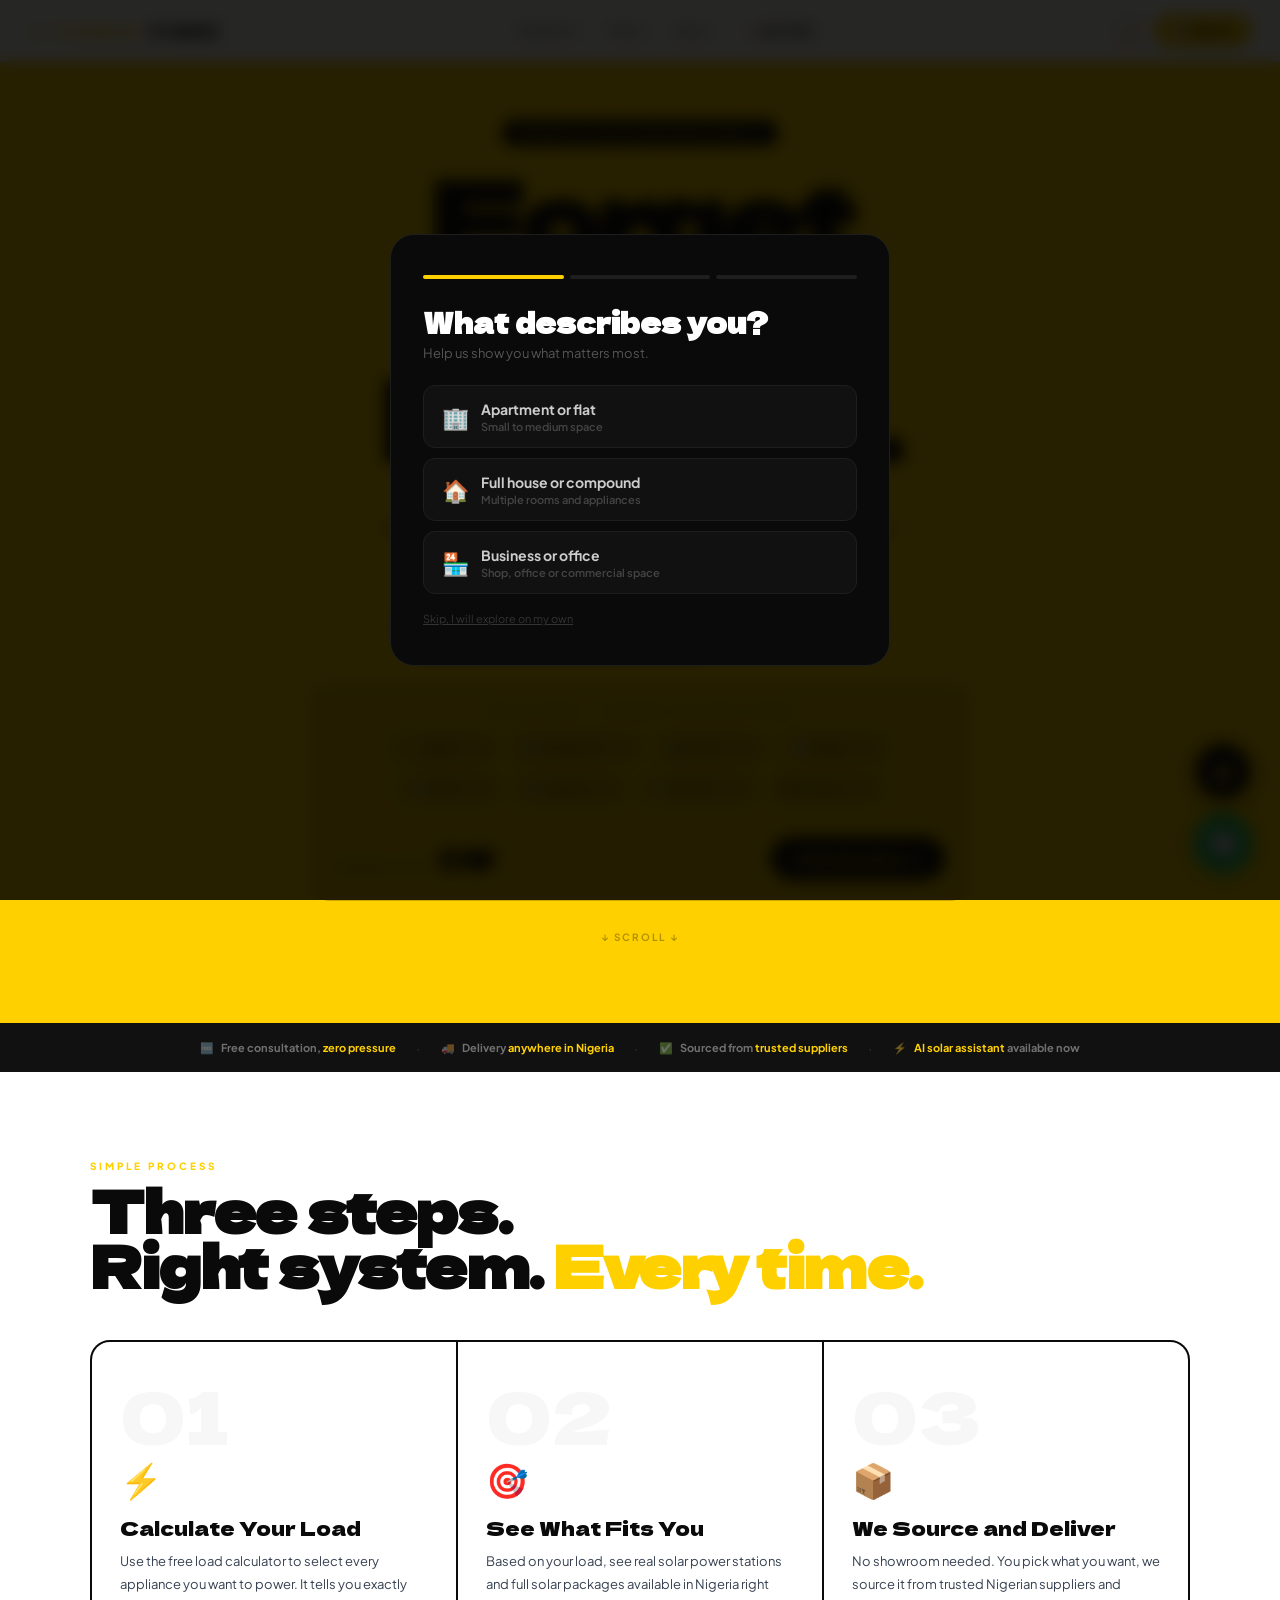
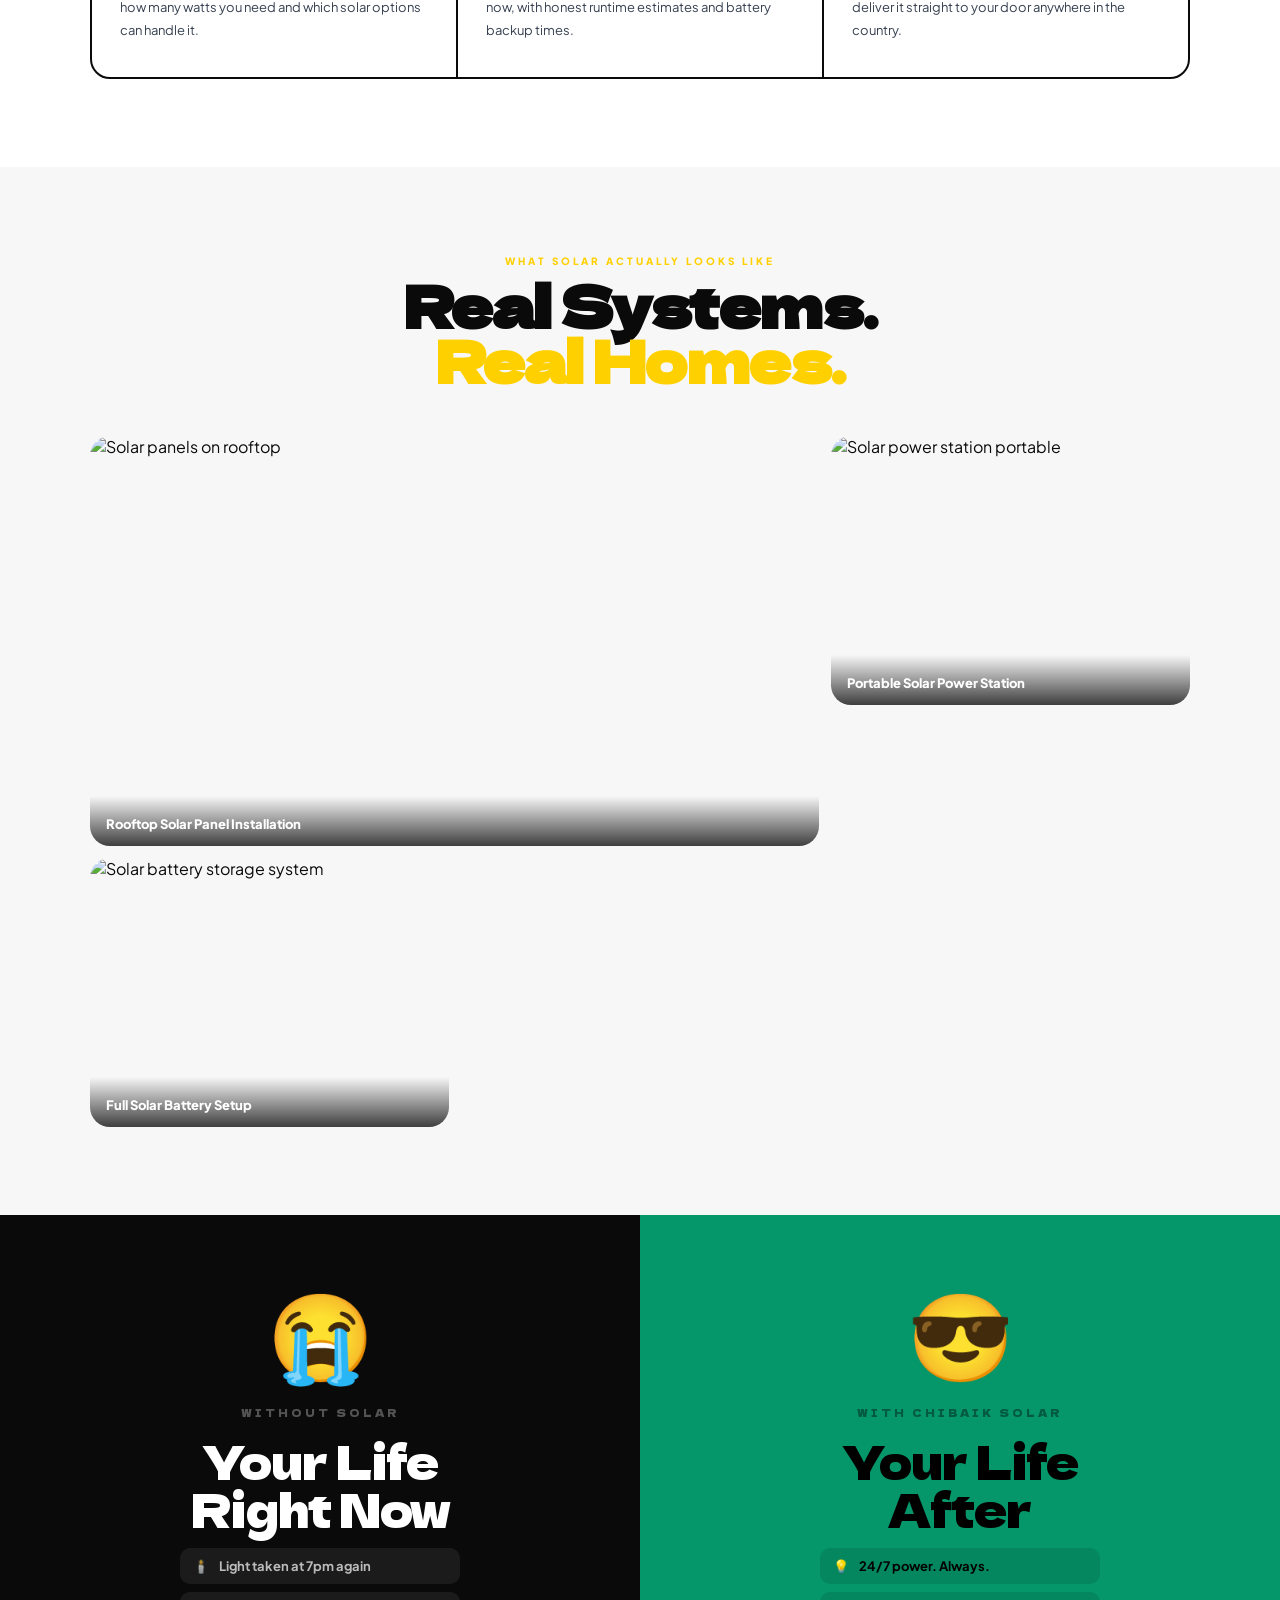
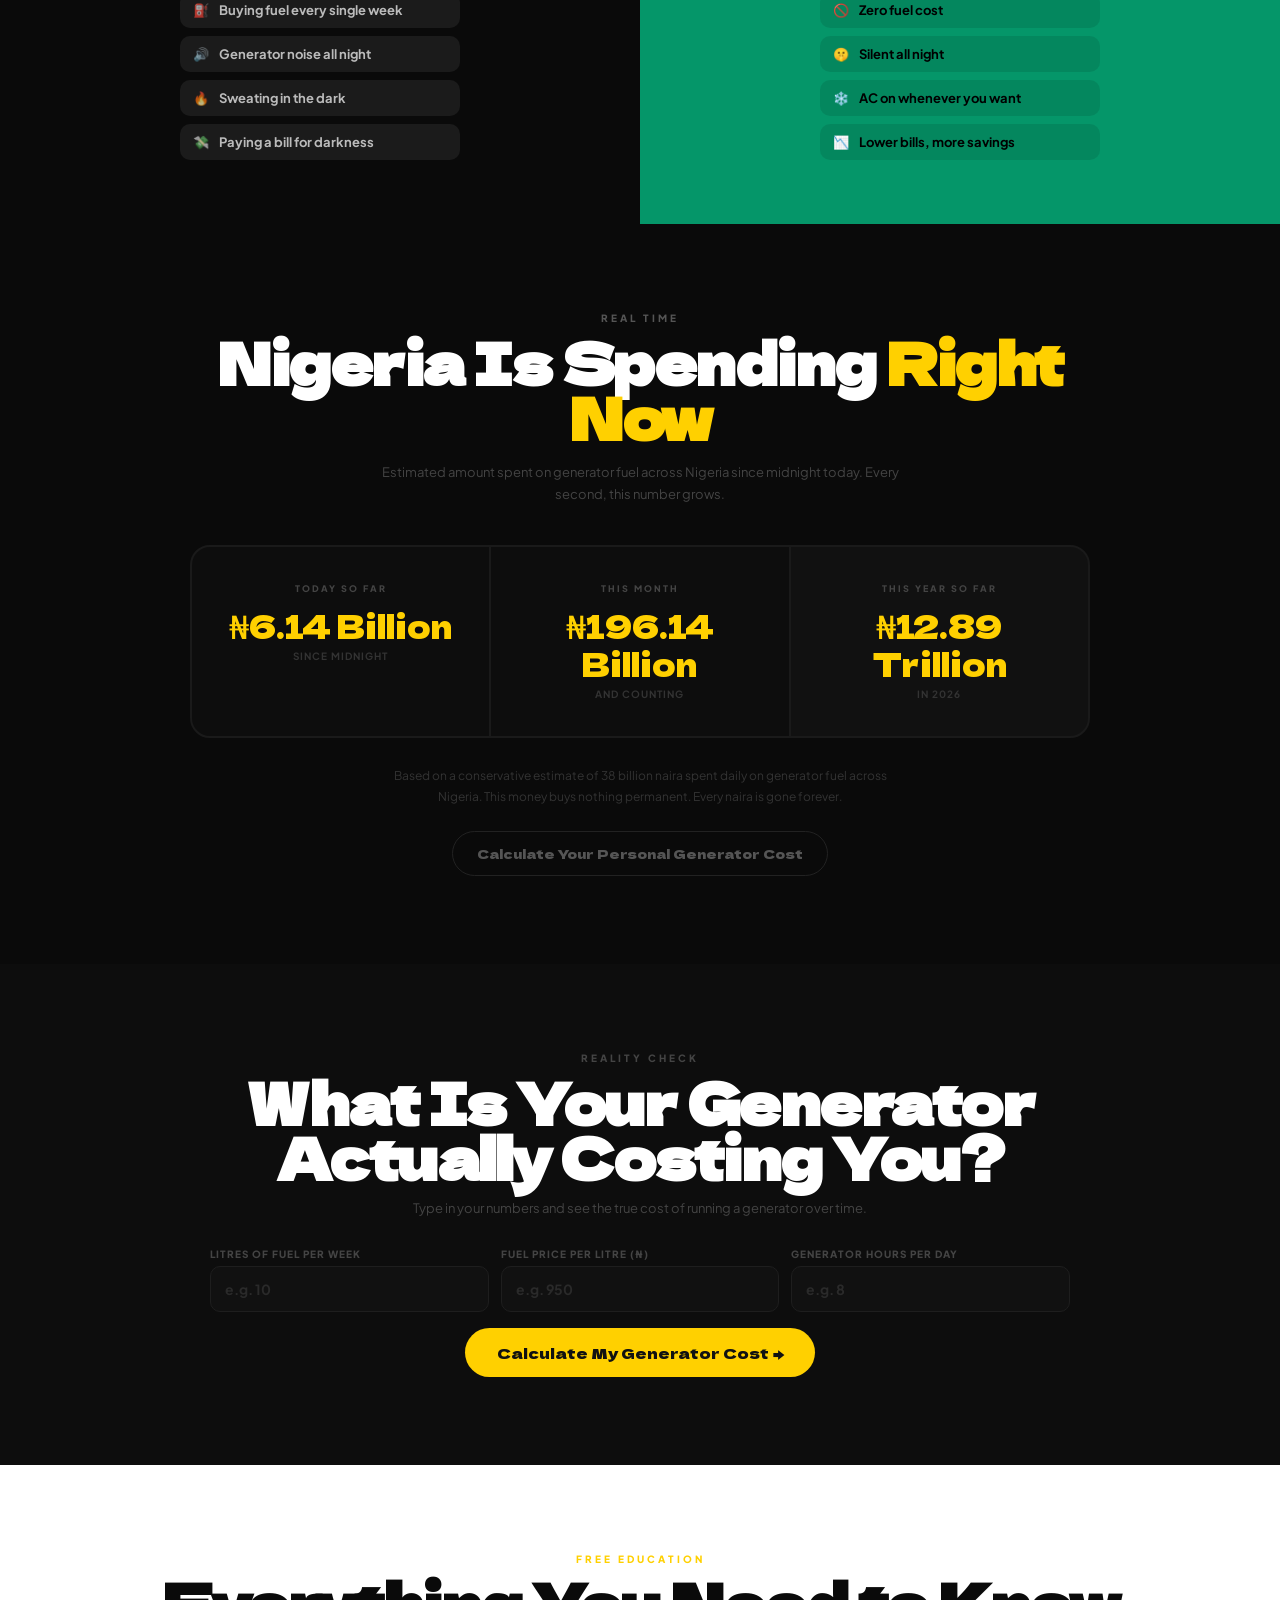
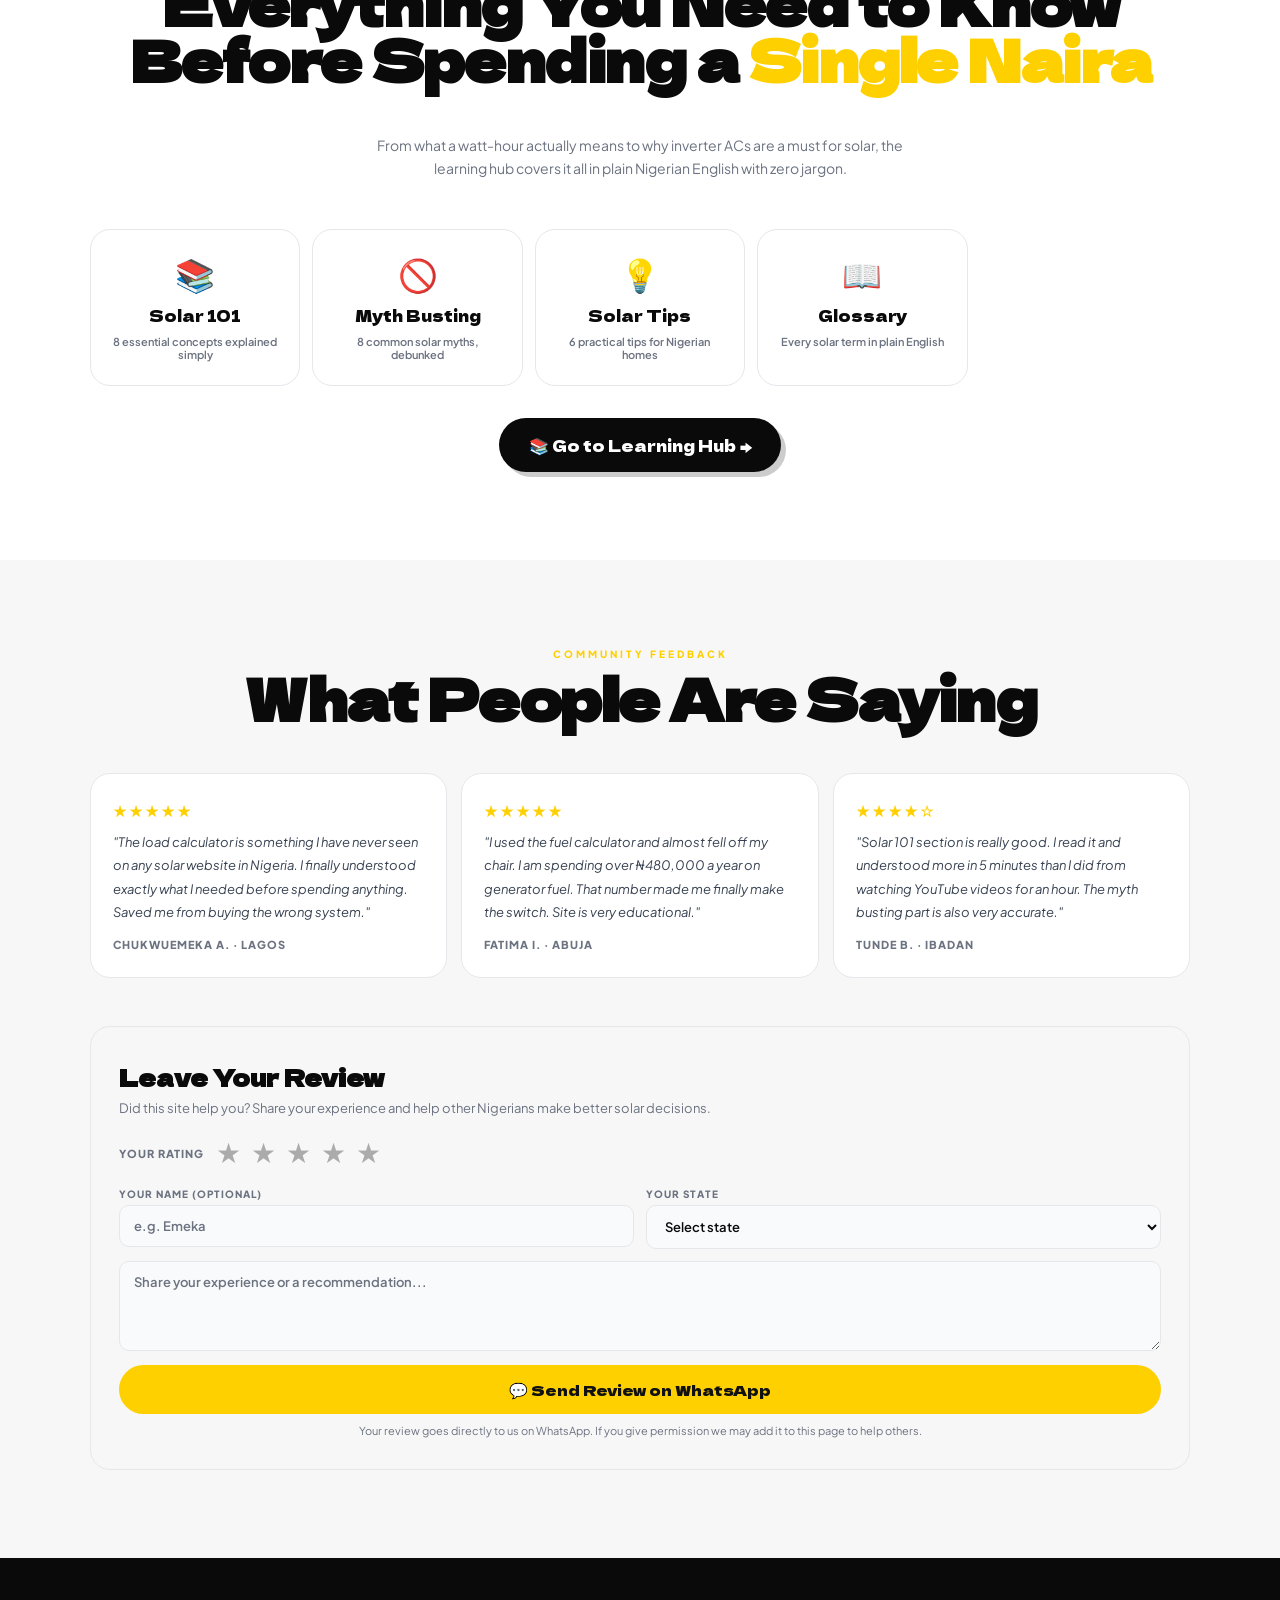
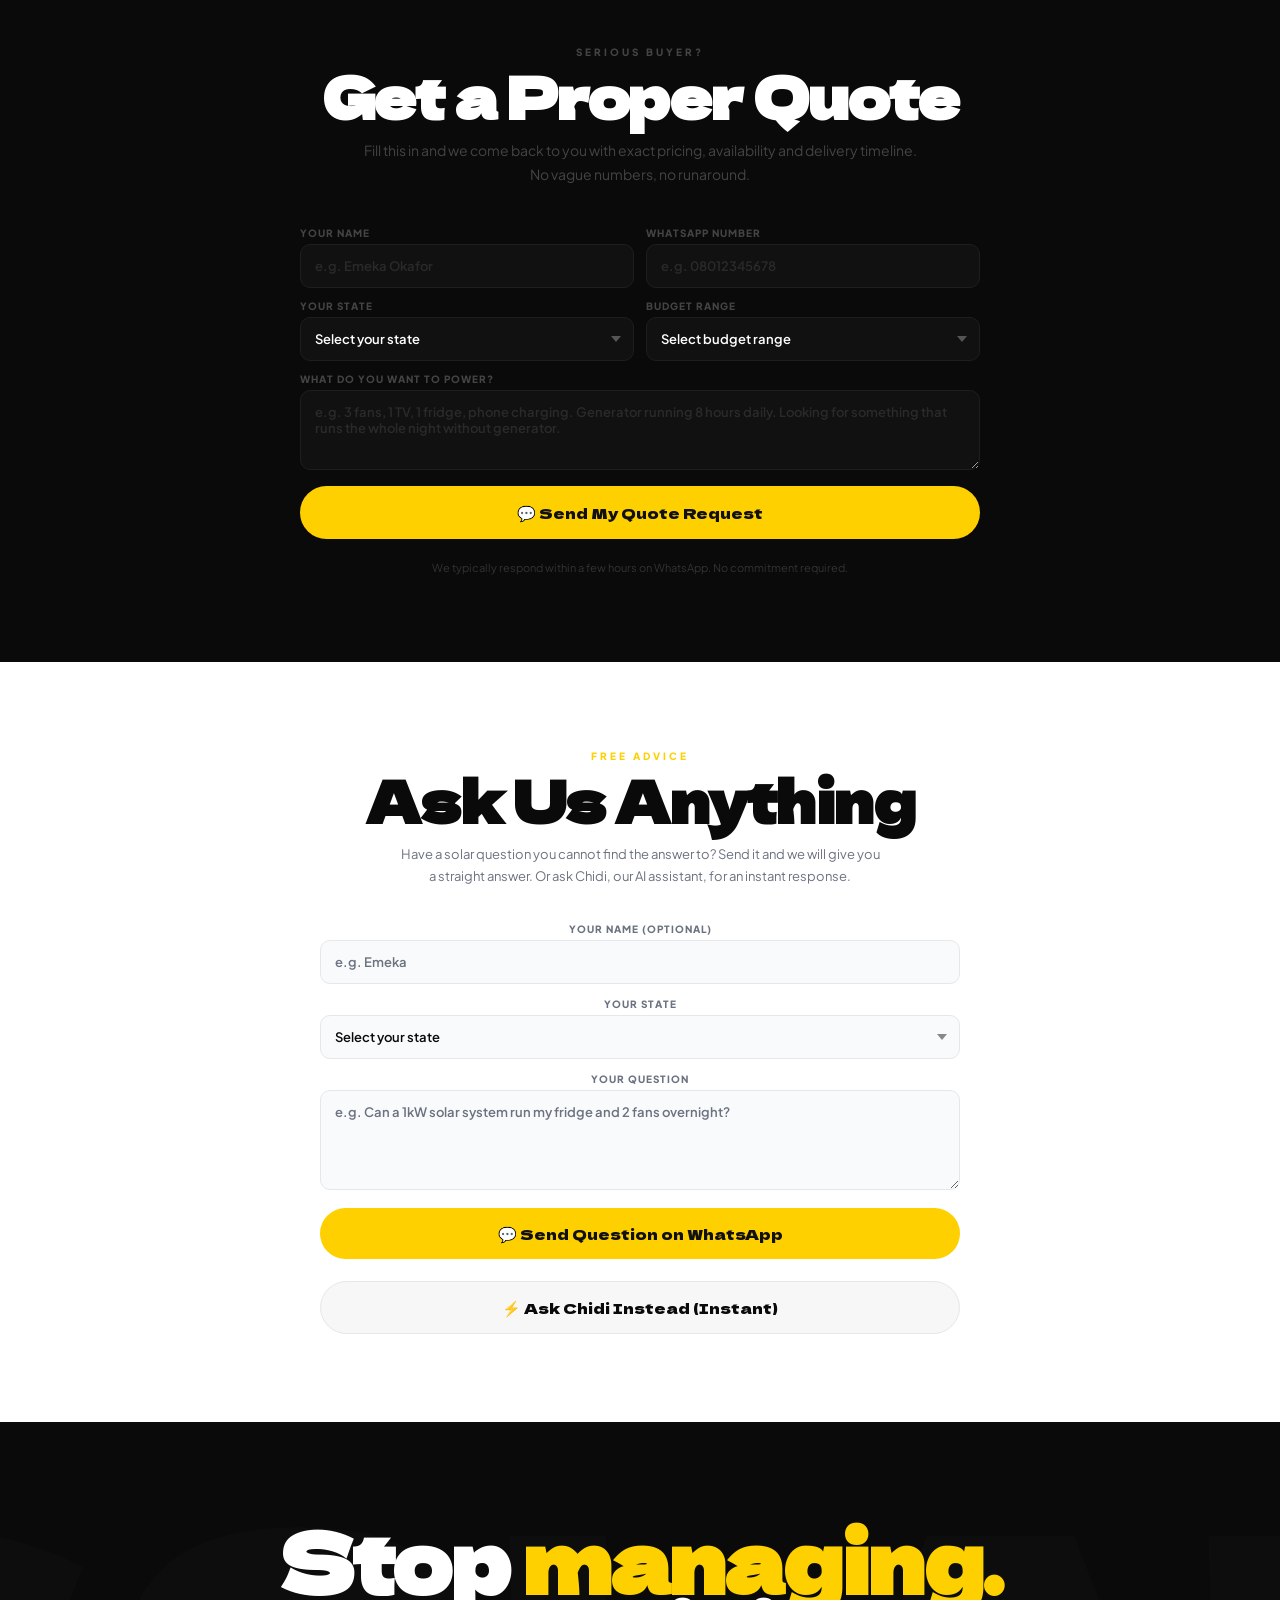
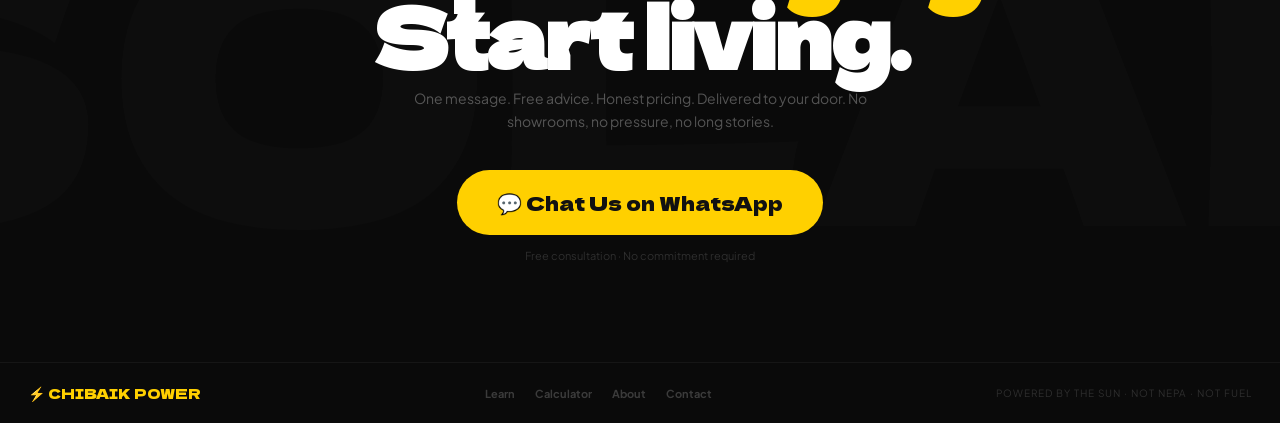
==== commit f2cf6cdb: "Add files via upload" ====
--- a/index.html
+++ b/index.html
@@ -5,8 +5,9 @@
 <meta name="viewport" content="width=device-width, initial-scale=1.0">
 <title>Chibaik Power — Nigeria's Solar Resource Hub</title>
 <meta name="description" content="Free solar load calculator for Nigeria. Find the right solar power station or full inverter system for your home. Learn everything about solar in plain English.">
+<meta name="keywords" content="solar Nigeria, solar panel price Nigeria, load calculator solar, inverter Nigeria, solar power station Lagos, Chibaik Power, solar education Nigeria">
 <meta property="og:title" content="Chibaik Power — Nigeria's Solar Resource Hub">
-<meta property="og:description" content="Calculate your load, learn about solar, get the right system delivered anywhere in Nigeria. 100% free.">
+<meta property="og:description" content="Calculate your load, learn everything about solar and get the right system delivered anywhere in Nigeria. 100% free.">
 <meta property="og:image" content="https://images.unsplash.com/photo-1509391366360-2e959784a276?w=1200&q=80">
 <meta name="theme-color" content="#FFD000">
 <script defer src="/_vercel/insights/script.js"></script>
@@ -60,22 +61,19 @@
 <!-- NAV -->
 <nav id="mainNav">
   <a class="logo" href="index.html">⚡ <em>CHIBAIK</em> POWER</a>
-
-  <!-- Desktop Nav -->
   <div class="nav-center">
     <div class="nav-item" id="dd-sol">
       <button class="nav-btn" onclick="toggleDd('dd-sol')">Solutions <span class="nav-arr">▾</span></button>
       <div class="dropdown">
-        <button class="ddi" onclick="openCalc();closeAllDd()"><span class="ddi-icon">⚡</span><div><div class="ddi-label">Solar Power Stations</div><div class="ddi-sub">Portable, plug and play</div></div></button>
-        <button class="ddi" onclick="openCalc();closeAllDd()"><span class="ddi-icon">🌞</span><div><div class="ddi-label">Let There Be Light</div><div class="ddi-sub">Full inverter and battery system</div></div></button>
-        <a class="ddi" href="contact.html"><span class="ddi-icon">📋</span><div><div class="ddi-label">Get a Quote</div><div class="ddi-sub">Tell us what you need</div></div></a>
+        <button class="ddi" onclick="scrollS('#quote');closeAllDd()"><span class="ddi-icon">📋</span><div><div class="ddi-label">Get a Quote</div><div class="ddi-sub">Tell us what you need</div></div></button>
       </div>
     </div>
     <div class="nav-item" id="dd-tools">
       <button class="nav-btn" onclick="toggleDd('dd-tools')">Tools <span class="nav-arr">▾</span></button>
       <div class="dropdown">
         <button class="ddi" onclick="openCalc();closeAllDd()"><span class="ddi-icon">⚡</span><div><div class="ddi-label">Load Calculator</div><div class="ddi-sub">Find your exact solar match</div></div></button>
-        <a class="ddi" href="calculator.html"><span class="ddi-icon">⛽</span><div><div class="ddi-label">Fuel Cost Calculator</div><div class="ddi-sub">See your generator's true cost</div></div></a>
+        <button class="ddi" onclick="window.location.href='index.html#fuel';closeAllDd()"><span class="ddi-icon">⛽</span><div><div class="ddi-label">Fuel Cost Calculator</div><div class="ddi-sub">See your generator's true cost</div></div></button>
+        <button class="ddi" onclick="scrollS('#gencounter');closeAllDd()"><span class="ddi-icon">📡</span><div><div class="ddi-label">Live Spending Counter</div><div class="ddi-sub">Nigeria's fuel bill in real time</div></div></button>
       </div>
     </div>
     <div class="nav-item" id="dd-learn">
@@ -83,47 +81,44 @@
       <div class="dropdown">
         <a class="ddi" href="learn.html#solar101"><span class="ddi-icon">📚</span><div><div class="ddi-label">Solar 101</div><div class="ddi-sub">Plain English, no jargon</div></div></a>
         <a class="ddi" href="learn.html#myths"><span class="ddi-icon">🚫</span><div><div class="ddi-label">Myth Busting</div><div class="ddi-sub">Common solar misconceptions</div></div></a>
+        <a class="ddi" href="learn.html#tips"><span class="ddi-icon">💡</span><div><div class="ddi-label">Solar Tips</div><div class="ddi-sub">Make the most of your system</div></div></a>
+        <div class="dd-sep"></div>
         <a class="ddi" href="learn.html#faq"><span class="ddi-icon">❓</span><div><div class="ddi-label">FAQ</div><div class="ddi-sub">Answers to real questions</div></div></a>
         <a class="ddi" href="learn.html#glossary"><span class="ddi-icon">📖</span><div><div class="ddi-label">Glossary</div><div class="ddi-sub">Every solar term explained</div></div></a>
       </div>
     </div>
-    <a class="nav-btn" href="about.html" style="font-weight:700;color:var(--text-muted);text-decoration:none">About</a>
     <button class="nav-btn" onclick="toggleChat()" style="font-weight:800;color:var(--text)">⚡ Ask Chidi</button>
   </div>
-
   <div class="nav-end">
-    <button class="theme-btn" id="themeBtn" onclick="toggleTheme()" title="Toggle dark/light mode">🌙</button>
-    <a class="nav-cta" href="contact.html">💬 Get a Quote</a>
-    <button class="hamburger" onclick="toggleMob()" id="hamBtn" aria-label="Open menu">☰</button>
+    <button class="theme-btn" id="themeBtn" onclick="toggleTheme()" title="Toggle light/dark mode">🌙</button>
+    <a class="nav-cta" href="https://wa.me/+2347057027857" target="_blank">💬 Chat Us</a>
+    <button class="hamburger" onclick="toggleMob()" id="hamBtn">☰</button>
   </div>
 </nav>
 
 <!-- MOBILE NAV -->
 <div class="mob-nav" id="mobNav">
-  <div class="mob-section">
-    <div class="mob-sec-title">Solutions</div>
-    <button class="mob-link" onclick="openCalc();closeMob()">⚡ Solar Power Stations</button>
-    <button class="mob-link" onclick="openCalc();closeMob()">🌞 Let There Be Light</button>
-    <a class="mob-link" href="contact.html" onclick="closeMob()">📋 Get a Quote</a>
+  <div class="mob-section"><div class="mob-sec-title">Solutions</div>
+    <button class="mob-link" onclick="scrollS('#quote');closeMob()">📋 Get a Quote</button>
+  </div>
+  <div class="mob-sep"></div>
+  <div class="mob-section"><div class="mob-sec-title">Tools</div>
+    <button class="mob-link" onclick="openCalc();closeMob()">⚡ Load Calculator</button>
+    <button class="mob-link" onclick="window.location.href='index.html#fuel';closeMob()">⛽ Fuel Cost Calculator</button>
+    <button class="mob-link" onclick="scrollS('#gencounter');closeMob()">📡 Live Counter</button>
+  </div>
+  <div class="mob-sep"></div>
+  <div class="mob-section"><div class="mob-sec-title">Learn</div>
+    <a class="mob-link" href="learn.html#solar101">📚 Solar 101</a>
+    <a class="mob-link" href="learn.html#myths">🚫 Myth Busting</a>
+    <a class="mob-link" href="learn.html#faq">❓ FAQ</a>
+    <a class="mob-link" href="learn.html#glossary">📖 Glossary</a>
   </div>
   <div class="mob-sep"></div>
   <div class="mob-section">
-    <div class="mob-sec-title">Tools</div>
-    <button class="mob-link" onclick="openCalc();closeMob()">⚡ Load Calculator</button>
-    <a class="mob-link" href="calculator.html" onclick="closeMob()">⛽ Fuel Cost Calculator</a>
-  </div>
-  <div class="mob-sep"></div>
-  <div class="mob-section">
-    <div class="mob-sec-title">Learn</div>
-    <a class="mob-link" href="learn.html#solar101" onclick="closeMob()">📚 Solar 101</a>
-    <a class="mob-link" href="learn.html#myths" onclick="closeMob()">🚫 Myth Busting</a>
-    <a class="mob-link" href="learn.html#faq" onclick="closeMob()">❓ FAQ</a>
-    <a class="mob-link" href="learn.html#glossary" onclick="closeMob()">📖 Glossary</a>
-  </div>
-  <div class="mob-sep"></div>
-  <div class="mob-section">
-    <a class="mob-link" href="about.html" onclick="closeMob()">ℹ️ About Us</a>
     <button class="mob-link" onclick="toggleChat();closeMob()">⚡ Ask Chidi (AI Solar Assistant)</button>
+    <button class="mob-link" onclick="scrollS('#reviews');closeMob()">⭐ Reviews</button>
+    <button class="mob-link" onclick="scrollS('#ask');closeMob()">💬 Ask a Question</button>
   </div>
   <a class="mob-cta" href="https://wa.me/+2347057027857" target="_blank">💬 Chat Us on WhatsApp</a>
 </div>
@@ -133,7 +128,7 @@
   <div class="hero-img"></div>
   <span class="hero-badge">Nigeria's Solar Resource Hub ⚡</span>
   <h1>Forget<br><span class="strike">NEPA</span><br>Forever.</h1>
-  <p class="hero-sub">Calculate your exact power needs, learn everything about solar in plain English, and get the right system delivered anywhere in Nigeria. Free. Honest. No pressure.</p>
+  <p class="hero-sub">Learn everything about solar, calculate your exact power needs and get the right system delivered anywhere in Nigeria. Free, honest, no pressure.</p>
   <div class="hero-btns">
     <button class="btn-dark" onclick="openCalc()">⚡ Calculate My Load Free</button>
     <a class="btn-outline" href="https://wa.me/+2347057027857" target="_blank">💬 Chat Us</a>
@@ -181,13 +176,13 @@
         <div class="step-n">02</div>
         <span class="step-icon">🎯</span>
         <div class="step-title">See What Fits You</div>
-        <p class="step-desc">Based on your load, see real solar power stations and full solar packages available in Nigeria, with honest runtime estimates and battery backup times.</p>
+        <p class="step-desc">Based on your load, see real solar power stations and full solar packages available in Nigeria right now, with honest runtime estimates and battery backup times.</p>
       </div>
       <div class="step anim d3">
         <div class="step-n">03</div>
         <span class="step-icon">📦</span>
         <div class="step-title">We Source and Deliver</div>
-        <p class="step-desc">No showroom needed. Pick what you want, we source it from trusted Nigerian suppliers and deliver straight to your door anywhere in the country.</p>
+        <p class="step-desc">No showroom needed. You pick what you want, we source it from trusted Nigerian suppliers and deliver it straight to your door anywhere in the country.</p>
       </div>
     </div>
   </div>
@@ -243,75 +238,99 @@
   </div>
 </div>
 
-<!-- PAGE CARDS — replaces all the crammed sections -->
-<section class="section" id="explore">
-  <div class="inner">
-    <p class="eyebrow anim center">Everything You Need</p>
-    <h2 class="sec-h anim d1 center">Tools. Knowledge.<br><em>All Free.</em></h2>
-    <div class="page-cards anim d2">
-
-      <div class="page-card">
-        <div class="page-card-icon">⚡</div>
-        <div class="page-card-body">
-          <div class="page-card-title">Load Calculator</div>
-          <p class="page-card-desc">Select your appliances and see exactly which solar system can power your home. Takes 2 minutes. Completely free.</p>
-          <button class="page-card-btn" onclick="openCalc()">Open Calculator →</button>
-        </div>
-      </div>
-
-      <div class="page-card">
-        <div class="page-card-icon">⛽</div>
-        <div class="page-card-body">
-          <div class="page-card-title">Fuel Cost Calculator</div>
-          <p class="page-card-desc">Find out how much your generator is actually costing you — per month, per year, over 5 years. The number will shock you.</p>
-          <a class="page-card-btn" href="calculator.html">See My Generator Cost →</a>
-        </div>
-      </div>
-
-      <div class="page-card">
-        <div class="page-card-icon">📚</div>
-        <div class="page-card-body">
-          <div class="page-card-title">Solar Learning Hub</div>
-          <p class="page-card-desc">Solar 101, myth busting, glossary, tips and FAQ — everything you need to know before spending a single naira.</p>
-          <a class="page-card-btn" href="learn.html">Go to Learning Hub →</a>
-        </div>
-      </div>
-
-      <div class="page-card">
-        <div class="page-card-icon">📋</div>
-        <div class="page-card-body">
-          <div class="page-card-title">Get a Quote</div>
-          <p class="page-card-desc">Tell us what you need, your budget and your state. We come back with honest pricing and a system that works for you.</p>
-          <a class="page-card-btn" href="contact.html">Request a Quote →</a>
-        </div>
-      </div>
-
-      <div class="page-card">
-        <div class="page-card-icon">⚡</div>
-        <div class="page-card-body">
-          <div class="page-card-title">Ask Chidi — AI Solar Assistant</div>
-          <p class="page-card-desc">Have a question? Chidi is our AI solar assistant. Ask anything — system sizing, battery types, cost estimates — and get an instant honest answer.</p>
-          <button class="page-card-btn" onclick="toggleChat()">Chat with Chidi →</button>
-        </div>
-      </div>
-
-      <div class="page-card">
-        <div class="page-card-icon">ℹ️</div>
-        <div class="page-card-body">
-          <div class="page-card-title">About Chibaik Power</div>
-          <p class="page-card-desc">Who we are, what we believe and why we built a free solar education hub for Nigerians. No jargon. No pressure. Just help.</p>
-          <a class="page-card-btn" href="about.html">Learn About Us →</a>
-        </div>
-      </div>
-
-    </div>
-  </div>
-</section>
-
-<!-- REVIEWS SNAPSHOT -->
+<!-- GENERATOR COUNTER -->
+<section class="gen-sec" id="gencounter">
+  <div class="gen-inner">
+    <span class="eyebrow">Real Time</span>
+    <h2 class="sec-h anim">Nigeria Is Spending <em>Right Now</em></h2>
+    <p class="gen-sub anim d1">Estimated amount spent on generator fuel across Nigeria since midnight today. Every second, this number grows.</p>
+    <div class="gen-cards">
+      <div class="gen-card anim d1">
+        <div class="gen-card-label">Today So Far</div>
+        <div class="gen-card-val" id="genToday">Calculating...</div>
+        <div class="gen-card-note">since midnight</div>
+      </div>
+      <div class="gen-card anim d2">
+        <div class="gen-card-label">This Month</div>
+        <div class="gen-card-val" id="genMonth">Calculating...</div>
+        <div class="gen-card-note">and counting</div>
+      </div>
+      <div class="gen-card gen-card-highlight anim d3">
+        <div class="gen-card-label">This Year So Far</div>
+        <div class="gen-card-val" id="genYear">Calculating...</div>
+        <div class="gen-card-note">in 2026</div>
+      </div>
+    </div>
+    <p class="gen-disclaimer anim d4">Based on a conservative estimate of 38 billion naira spent daily on generator fuel across Nigeria. This money buys nothing permanent. Every naira is gone forever.</p>
+    <button class="gen-cta anim d5" onclick="scrollS('#fuel')">Calculate Your Personal Generator Cost</button>
+  </div>
+</section>
+
+<!-- FUEL CALCULATOR -->
+<section class="fuel-sec" id="fuel">
+  <div class="fuel-inner">
+    <span class="eyebrow">Reality Check</span>
+    <h2 class="sec-h anim">What Is Your Generator<br>Actually Costing You?</h2>
+    <p class="fuel-desc anim d1">Type in your numbers and see the true cost of running a generator over time.</p>
+    <div class="fuel-form anim d2">
+      <div><label class="fuel-label">Litres of fuel per week</label><input type="number" id="fc-l" class="fuel-input" placeholder="e.g. 10" min="0"></div>
+      <div><label class="fuel-label">Fuel price per litre (₦)</label><input type="number" id="fc-p" class="fuel-input" placeholder="e.g. 950" min="0"></div>
+      <div><label class="fuel-label">Generator hours per day</label><input type="number" id="fc-h" class="fuel-input" placeholder="e.g. 8" min="0" max="24"></div>
+    </div>
+    <button class="fuel-go anim d3" onclick="calcFuel()">Calculate My Generator Cost →</button>
+    <div class="fuel-results" id="fuelRes">
+      <div class="fuel-panel">
+        <div class="fuel-row"><span class="fuel-lbl">Per Week</span><span class="fuel-val" id="fc-weekly">—</span></div>
+        <div class="fuel-row"><span class="fuel-lbl">Per Month</span><span class="fuel-val" id="fc-monthly">—</span></div>
+        <div class="fuel-row"><span class="fuel-lbl">Per Year</span><span class="fuel-val" id="fc-yearly">—</span></div>
+        <div class="fuel-row"><span class="fuel-lbl" style="font-size:13px;font-weight:800;color:#999">Over 5 Years</span><span class="fuel-val big" id="fc-5yr">—</span></div>
+      </div>
+      <div class="fuel-insight">
+        <p id="fc-insight">Calculating...</p>
+        <button class="fuel-cta-btn" onclick="openCalc()">⚡ See Solar Options for Your Load →</button>
+      </div>
+    </div>
+  </div>
+</section>
+
+<!-- SOLAR 101 TEASER -->
+<section class="section" id="learn-teaser">
+  <div class="inner center">
+    <span class="eyebrow anim">Free Education</span>
+    <h2 class="sec-h anim d1">Everything You Need to Know<br>Before Spending a <em>Single Naira</em></h2>
+    <p class="sec-sub anim d2">From what a watt-hour actually means to why inverter ACs are a must for solar, the learning hub covers it all in plain Nigerian English with zero jargon.</p>
+    <div class="learn-preview anim d3">
+      <div class="learn-prev-grid">
+        <a class="learn-prev-card" href="learn.html#solar101">
+          <span class="learn-prev-icon">📚</span>
+          <div class="learn-prev-title">Solar 101</div>
+          <div class="learn-prev-sub">8 essential concepts explained simply</div>
+        </a>
+        <a class="learn-prev-card" href="learn.html#myths">
+          <span class="learn-prev-icon">🚫</span>
+          <div class="learn-prev-title">Myth Busting</div>
+          <div class="learn-prev-sub">8 common solar myths, debunked</div>
+        </a>
+        <a class="learn-prev-card" href="learn.html#tips">
+          <span class="learn-prev-icon">💡</span>
+          <div class="learn-prev-title">Solar Tips</div>
+          <div class="learn-prev-sub">6 practical tips for Nigerian homes</div>
+        </a>
+        <a class="learn-prev-card" href="learn.html#glossary">
+          <span class="learn-prev-icon">📖</span>
+          <div class="learn-prev-title">Glossary</div>
+          <div class="learn-prev-sub">Every solar term in plain English</div>
+        </a>
+      </div>
+      <a class="btn-dark anim d4" href="learn.html" style="display:inline-flex;margin-top:32px;background:var(--text);color:var(--bg)">📚 Go to Learning Hub →</a>
+    </div>
+  </div>
+</section>
+
+<!-- REVIEWS -->
 <section class="section section-alt" id="reviews">
   <div class="inner">
-    <p class="eyebrow anim center">Community Feedback</p>
+    <span class="eyebrow anim center">Community Feedback</span>
     <h2 class="sec-h anim d1 center">What People Are Saying</h2>
     <div class="reviews-grid">
       <div class="review-card anim d1">
@@ -321,7 +340,7 @@
       </div>
       <div class="review-card anim d2">
         <div class="review-stars">★★★★★</div>
-        <p class="review-text">"I used the fuel calculator and almost fell off my chair. I am spending over ₦480,000 a year on generator fuel. That number made me finally make the switch."</p>
+        <p class="review-text">"I used the fuel calculator and almost fell off my chair. I am spending over ₦480,000 a year on generator fuel. That number made me finally make the switch. Site is very educational."</p>
         <div class="review-author">Fatima I. · Abuja</div>
       </div>
       <div class="review-card anim d3">
@@ -330,8 +349,86 @@
         <div class="review-author">Tunde B. · Ibadan</div>
       </div>
     </div>
-    <div style="text-align:center;margin-top:32px">
-      <a class="page-card-btn" href="contact.html#review" style="display:inline-flex;align-items:center;gap:6px;background:var(--pri);color:#111;padding:12px 28px;border-radius:100px;text-decoration:none;font-family:'Dela Gothic One',sans-serif;font-size:13px;">⭐ Leave Your Review</a>
+    <div class="review-form-box anim d2">
+      <h3 class="review-form-title">Leave Your Review</h3>
+      <p class="review-form-sub">Did this site help you? Share your experience and help other Nigerians make better solar decisions.</p>
+      <div class="star-row">
+        <span class="star-row-label">Your Rating</span>
+        <button class="star-btn" data-val="1" onclick="setRating(1)">★</button>
+        <button class="star-btn" data-val="2" onclick="setRating(2)">★</button>
+        <button class="star-btn" data-val="3" onclick="setRating(3)">★</button>
+        <button class="star-btn" data-val="4" onclick="setRating(4)">★</button>
+        <button class="star-btn" data-val="5" onclick="setRating(5)">★</button>
+      </div>
+      <div class="review-fields">
+        <div><label class="ask-label">Your Name (optional)</label><input class="review-input" id="revName" type="text" placeholder="e.g. Emeka"></div>
+        <div><label class="ask-label">Your State</label>
+          <select class="review-input" id="revState">
+            <option value="">Select state</option>
+            <option>Abia</option><option>Adamawa</option><option>Akwa Ibom</option><option>Anambra</option><option>Bauchi</option><option>Bayelsa</option><option>Benue</option><option>Borno</option><option>Cross River</option><option>Delta</option><option>Ebonyi</option><option>Edo</option><option>Ekiti</option><option>Enugu</option><option>FCT</option><option>Gombe</option><option>Imo</option><option>Jigawa</option><option>Kaduna</option><option>Kano</option><option>Katsina</option><option>Kebbi</option><option>Kogi</option><option>Kwara</option><option>Lagos</option><option>Nasarawa</option><option>Niger</option><option>Ogun</option><option>Ondo</option><option>Osun</option><option>Oyo</option><option>Plateau</option><option>Rivers</option><option>Sokoto</option><option>Taraba</option><option>Yobe</option><option>Zamfara</option>
+          </select>
+        </div>
+        <textarea class="review-textarea" id="revText" placeholder="Share your experience or a recommendation..."></textarea>
+      </div>
+      <button class="review-btn" onclick="submitReview()">💬 Send Review on WhatsApp</button>
+      <p class="review-note">Your review goes directly to us on WhatsApp. If you give permission we may add it to this page to help others.</p>
+    </div>
+  </div>
+</section>
+
+<!-- GET A QUOTE -->
+<section class="quote-sec" id="quote">
+  <div class="quote-inner">
+    <span class="eyebrow">Serious Buyer?</span>
+    <h2 class="sec-h anim">Get a Proper Quote</h2>
+    <p class="sec-sub anim d1">Fill this in and we come back to you with exact pricing, availability and delivery timeline. No vague numbers, no runaround.</p>
+    <div class="quote-form anim d2">
+      <div class="quote-row">
+        <div><label class="quote-label">Your Name</label><input class="quote-input" id="qName" type="text" placeholder="e.g. Emeka Okafor"></div>
+        <div><label class="quote-label">WhatsApp Number</label><input class="quote-input" id="qPhone" type="tel" placeholder="e.g. 08012345678"></div>
+      </div>
+      <div class="quote-row">
+        <div><label class="quote-label">Your State</label>
+          <select class="quote-select" id="qState">
+            <option value="">Select your state</option>
+            <option>Abia</option><option>Adamawa</option><option>Akwa Ibom</option><option>Anambra</option><option>Bauchi</option><option>Bayelsa</option><option>Benue</option><option>Borno</option><option>Cross River</option><option>Delta</option><option>Ebonyi</option><option>Edo</option><option>Ekiti</option><option>Enugu</option><option>FCT</option><option>Gombe</option><option>Imo</option><option>Jigawa</option><option>Kaduna</option><option>Kano</option><option>Katsina</option><option>Kebbi</option><option>Kogi</option><option>Kwara</option><option>Lagos</option><option>Nasarawa</option><option>Niger</option><option>Ogun</option><option>Ondo</option><option>Osun</option><option>Oyo</option><option>Plateau</option><option>Rivers</option><option>Sokoto</option><option>Taraba</option><option>Yobe</option><option>Zamfara</option>
+          </select>
+        </div>
+        <div><label class="quote-label">Budget Range</label>
+          <select class="quote-select" id="qBudget">
+            <option value="">Select budget range</option>
+            <option>Under ₦200,000</option>
+            <option>₦200,000 to ₦500,000</option>
+            <option>₦500,000 to ₦1,000,000</option>
+            <option>₦1,000,000 to ₦2,000,000</option>
+            <option>Above ₦2,000,000</option>
+          </select>
+        </div>
+      </div>
+      <div><label class="quote-label">What do you want to power?</label><textarea class="quote-textarea" id="qNeeds" placeholder="e.g. 3 fans, 1 TV, 1 fridge, phone charging. Generator running 8 hours daily. Looking for something that runs the whole night without generator."></textarea></div>
+      <button class="quote-btn" onclick="submitQuote()">💬 Send My Quote Request</button>
+      <p class="quote-note">We typically respond within a few hours on WhatsApp. No commitment required.</p>
+    </div>
+  </div>
+</section>
+
+<!-- ASK A QUESTION -->
+<section class="section" id="ask">
+  <div class="inner-xs center">
+    <span class="eyebrow anim">Free Advice</span>
+    <h2 class="sec-h anim d1">Ask Us Anything</h2>
+    <p class="ask-sub anim d2">Have a solar question you cannot find the answer to? Send it and we will give you a straight answer. Or ask Chidi, our AI assistant, for an instant response.</p>
+    <div class="ask-form anim d3">
+      <div><label class="ask-label">Your Name (optional)</label><input class="ask-input" id="askName" type="text" placeholder="e.g. Emeka"></div>
+      <div><label class="ask-label">Your State</label>
+        <select class="ask-select" id="askState">
+          <option value="">Select your state</option>
+          <option>Abia</option><option>Adamawa</option><option>Akwa Ibom</option><option>Anambra</option><option>Bauchi</option><option>Bayelsa</option><option>Benue</option><option>Borno</option><option>Cross River</option><option>Delta</option><option>Ebonyi</option><option>Edo</option><option>Ekiti</option><option>Enugu</option><option>FCT</option><option>Gombe</option><option>Imo</option><option>Jigawa</option><option>Kaduna</option><option>Kano</option><option>Katsina</option><option>Kebbi</option><option>Kogi</option><option>Kwara</option><option>Lagos</option><option>Nasarawa</option><option>Niger</option><option>Ogun</option><option>Ondo</option><option>Osun</option><option>Oyo</option><option>Plateau</option><option>Rivers</option><option>Sokoto</option><option>Taraba</option><option>Yobe</option><option>Zamfara</option>
+        </select>
+      </div>
+      <div><label class="ask-label">Your Question</label><textarea class="ask-textarea" id="askQuestion" placeholder="e.g. Can a 1kW solar system run my fridge and 2 fans overnight?"></textarea></div>
+      <button class="ask-btn" onclick="sendQuestion()">💬 Send Question on WhatsApp</button>
+      <button class="ask-btn" style="background:var(--bg-alt);color:var(--text);border:var(--border);margin-top:8px" onclick="sendToChidi()">⚡ Ask Chidi Instead (Instant)</button>
     </div>
   </div>
 </section>
@@ -351,7 +448,7 @@
     <a class="f-link" href="learn.html">Learn</a>
     <a class="f-link" href="calculator.html">Calculator</a>
     <a class="f-link" href="about.html">About</a>
-    <a class="f-link" href="contact.html">Contact</a>
+    <a class="f-link" href="https://wa.me/+2347057027857" target="_blank">Contact</a>
   </div>
   <div class="f-copy">Powered by the sun · Not NEPA · Not fuel</div>
 </footer>
@@ -376,7 +473,9 @@
         <div class="chat-msg-time">Just now</div>
       </div>
     </div>
-    <div class="chat-typing" id="chatTyping"><span></span><span></span><span></span></div>
+    <div class="chat-typing" id="chatTyping">
+      <span></span><span></span><span></span>
+    </div>
     <div class="chat-suggestions" id="chatSuggestions">
       <button class="chat-sug" onclick="sendSuggestion(this)">Can solar run my AC?</button>
       <button class="chat-sug" onclick="sendSuggestion(this)">What battery should I buy?</button>
@@ -384,7 +483,7 @@
       <button class="chat-sug" onclick="sendSuggestion(this)">Lithium vs Tubular?</button>
     </div>
     <div class="chat-footer">
-      <input class="chat-input" id="chatInput" type="text" placeholder="Ask Chidi anything..." maxlength="500">
+      <input class="chat-input" id="chatInput" type="text" placeholder="Ask Chidi anything about solar..." maxlength="500">
       <button class="chat-send" id="chatSend" onclick="sendChat()">➤</button>
     </div>
   </div>
@@ -428,7 +527,7 @@
       </div>
     </div>
     <div class="rpanel on" id="rp-gen">
-      <div class="batt-note"><span class="ni">⚠️</span><p><strong>Note:</strong> More appliances running at once means faster battery drain.</p></div>
+      <div class="batt-note"><span class="ni">⚠️</span><p><strong>Note:</strong> More appliances running at once means faster battery drain. Running fewer at a time gives you longer battery life.</p></div>
       <div class="disc-box disc-gen">
         <div class="disc-side"><h4>✅ Advantages</h4><div class="disc-item"><span>•</span>Lower upfront cost</div><div class="disc-item"><span>•</span>Plug and play, no installation</div><div class="disc-item"><span>•</span>Portable, move it anywhere</div></div>
         <div class="disc-side"><h4>❌ Limitations</h4><div class="disc-item"><span>•</span>Cannot be upgraded as load grows</div><div class="disc-item"><span>•</span>Fixed capacity, what you buy is final</div></div>
@@ -436,7 +535,7 @@
       <div class="rgrid" id="rg-gen"></div>
     </div>
     <div class="rpanel" id="rp-solar">
-      <div class="batt-note"><span class="ni">⚠️</span><p><strong>Note:</strong> Duration shown is battery-only backup at night. During daylight your panels continuously recharge.</p></div>
+      <div class="batt-note"><span class="ni">⚠️</span><p><strong>Note:</strong> Duration shown is battery-only backup at night. During daylight your panels continuously recharge, giving far longer overall runtime.</p></div>
       <div class="sol-config">
         <div class="sol-config-section">
           <div class="sol-config-label">1. Choose Battery Type</div>
@@ -482,7 +581,7 @@
       </div>
       <div class="batt-compare" id="battCompare"></div>
       <div class="disc-box disc-sol">
-        <div class="disc-side"><h4>✅ Advantages</h4><div class="disc-item"><span>•</span>Expandable, add panels or batteries later</div><div class="disc-item"><span>•</span>Best long-term investment</div></div>
+        <div class="disc-side"><h4>✅ Advantages</h4><div class="disc-item"><span>•</span>Expandable, add panels or batteries later</div><div class="disc-item"><span>•</span>Best long-term investment</div><div class="disc-item"><span>•</span>Scales as your needs grow</div></div>
         <div class="disc-side"><h4>❌ Limitations</h4><div class="disc-item"><span>•</span>Higher upfront cost</div><div class="disc-item"><span>•</span>Requires professional installation</div></div>
       </div>
       <div class="rgrid" id="rg-solar"></div>
@@ -512,6 +611,17 @@
   </div>
 </div>
 
+<!-- LEARN PREVIEW STYLES (inline so they don't bloat style.css) -->
+<style>
+.learn-preview { width: 100%; }
+.learn-prev-grid { display: grid; grid-template-columns: repeat(auto-fill, minmax(200px, 1fr)); gap: 12px; }
+.learn-prev-card { background: var(--bg-card); border: var(--border); border-radius: var(--radius); padding: 24px 20px; text-decoration: none; display: flex; flex-direction: column; align-items: center; text-align: center; gap: 8px; transition: transform .2s, box-shadow .2s, border-color .2s; }
+.learn-prev-card:hover { transform: translateY(-4px); box-shadow: var(--card-shadow-hover); border-color: var(--pri); }
+.learn-prev-icon { font-size: 32px; }
+.learn-prev-title { font-family: 'Dela Gothic One', sans-serif; font-size: 16px; color: var(--text); }
+.learn-prev-sub { font-size: 11px; color: var(--text-muted); font-weight: 600; }
+</style>
+
 <script src="script.js"></script>
 </body>
 </html>
--- a/style.css
+++ b/style.css
@@ -298,7 +298,7 @@
   align-items: center;
   justify-content: center;
   text-align: center;
-  padding: 100px 20px 60px;
+  padding: 120px 24px 80px;
   overflow: hidden;
   background: #FFD000;
 }
@@ -330,9 +330,9 @@
 
 .hero h1 {
   font-family: 'Dela Gothic One', sans-serif;
-  font-size: clamp(36px, 10vw, 108px);
+  font-size: clamp(48px, 11vw, 108px);
   line-height: .92;
-  letter-spacing: -2px;
+  letter-spacing: -3px;
   color: #111;
   max-width: 820px;
   opacity: 0;
@@ -616,9 +616,9 @@
 }
 .sec-h {
   font-family: 'Dela Gothic One', sans-serif;
-  font-size: clamp(22px, 5.5vw, 58px);
+  font-size: clamp(28px, 5.5vw, 58px);
   line-height: .95;
-  letter-spacing: -1px;
+  letter-spacing: -1.5px;
   color: var(--text);
   margin-bottom: 48px;
   transition: color .3s;
@@ -1366,8 +1366,8 @@
 ============================================================ */
 @media (max-width: 768px) {
   /* NAV */
-  nav { padding: 0 14px; height: 56px; }
-  .nav-center { display: none; }
+  nav { padding: 0 14px; height: 56px; gap: 8px; }
+  .nav-center { display: none !important; }
   .nav-cta { display: none; }
   .hamburger { display: flex !important; }
   .mob-nav { top: 56px; max-height: calc(100vh - 56px); }
@@ -1404,8 +1404,9 @@
   .calc-pg { padding: 24px 14px 150px; }
   .calc-share-bar { flex-direction: column; align-items: flex-start; gap: 8px; }
   .batt-info { grid-template-columns: 1fr; }
-  .sol-sel-row { flex-direction: column; align-items: flex-start; }
   .rgrid { grid-template-columns: 1fr; }
+  .calc-page-tabs { padding: 10px 14px 0; gap: 4px; }
+  .calc-page-tab { font-size: 12px; padding: 8px 12px 10px; }
 
   /* TRUST */
   .trust-inner { gap: 10px; flex-direction: column; align-items: flex-start; padding: 0 4px; }
@@ -1424,24 +1425,27 @@
   /* FORMS */
   .review-fields { grid-template-columns: 1fr; }
   .quote-row { grid-template-columns: 1fr; }
-
-  /* PAGE CARDS */
+  .sol-sel-row { flex-direction: column; align-items: flex-start; }
+
+  /* PAGE CARDS / CONTACT */
   .page-cards { grid-template-columns: 1fr; }
   .contact-quick { grid-template-columns: 1fr 1fr; }
+  .reviews-grid { grid-template-columns: 1fr; }
+  .site-footer .footer-grid { grid-template-columns: 1fr; gap: 28px; }
+  .footer-bottom { flex-direction: column; text-align: center; }
 }
 
 @media (max-width: 480px) {
+  nav { padding: 0 12px; }
+  .logo { font-size: 13px; }
+  .theme-btn { width: 34px; height: 34px; font-size: 14px; }
   .hero h1 { letter-spacing: -1px; }
   .hero-quickcalc { padding: 12px 10px; }
   .hero-chip { font-size: 11px; padding: 6px 10px; }
   .chat-window { width: calc(100vw - 20px); right: 0; }
   .contact-quick { grid-template-columns: 1fr; }
-  nav { padding: 0 12px; }
-  .logo { font-size: 13px; }
-  .theme-btn { width: 34px; height: 34px; font-size: 14px; }
-}
-
-/* 480px handled in block above */
+  .calc-page-tab { font-size: 11px; padding: 7px 10px 9px; }
+}
 
 /* ============================================================
    INNER PAGE NAV (calculator, learn, about)
@@ -1502,107 +1506,89 @@
 }
 
 /* ============================================================
-   PAGE CARDS (homepage feature grid)
-============================================================ */
-.page-cards {
-  display: grid;
-  grid-template-columns: repeat(auto-fill, minmax(280px, 1fr));
-  gap: 14px;
-  margin-top: 16px;
-}
-.page-card {
-  background: var(--bg-card);
-  border: var(--border);
-  border-radius: var(--radius);
-  padding: 24px 20px;
-  display: flex;
-  gap: 16px;
-  align-items: flex-start;
-  transition: transform .2s, box-shadow .2s, border-color .2s;
-}
-.page-card:hover { transform: translateY(-4px); box-shadow: var(--card-shadow-hover); border-color: var(--pri); }
-.page-card-icon { font-size: 28px; flex-shrink: 0; margin-top: 2px; }
-.page-card-body { flex: 1; display: flex; flex-direction: column; gap: 6px; }
-.page-card-title { font-family: 'Dela Gothic One', sans-serif; font-size: 16px; color: var(--text); line-height: 1.2; transition: color .3s; }
-.page-card-desc { font-size: 12px; color: var(--text-muted); line-height: 1.65; transition: color .3s; }
-.page-card-btn {
-  display: inline-flex;
-  align-items: center;
-  gap: 5px;
-  margin-top: 8px;
-  background: none;
-  border: var(--border);
-  border-radius: 100px;
-  padding: 7px 14px;
-  font-family: 'Plus Jakarta Sans', sans-serif;
-  font-weight: 800;
-  font-size: 11px;
-  color: var(--text);
-  cursor: pointer;
-  text-decoration: none;
-  transition: background .15s, border-color .15s, color .15s;
-  width: fit-content;
-}
-.page-card-btn:hover { background: var(--pri); border-color: var(--pri); color: #111; }
-
-/* ============================================================
-   CONTACT PAGE
-============================================================ */
-.contact-hero {
-  padding: 120px 24px 56px;
+   PAGE HERO (learn.html, about.html inner pages)
+============================================================ */
+.page-hero {
+  padding: 110px 24px 56px;
   background: var(--bg-alt);
   border-bottom: var(--border);
+  text-align: center;
   transition: background .3s;
 }
-.contact-h1 {
+.page-hero-eyebrow {
+  display: inline-block;
+  font-size: 10px;
+  font-weight: 800;
+  letter-spacing: 3px;
+  text-transform: uppercase;
+  color: var(--pri);
+  margin-bottom: 14px;
+}
+.page-hero-h {
   font-family: 'Dela Gothic One', sans-serif;
-  font-size: clamp(28px, 6vw, 68px);
+  font-size: clamp(28px, 6vw, 64px);
   line-height: .95;
   letter-spacing: -2px;
   color: var(--text);
-  margin-bottom: 14px;
-  margin-top: 10px;
+  margin-bottom: 16px;
   transition: color .3s;
 }
-.contact-h1 em { font-style: normal; color: var(--pri); }
-.contact-sub {
-  font-size: clamp(13px, 1.8vw, 16px);
+.page-hero-sub {
+  font-size: clamp(13px, 2vw, 16px);
   color: var(--text-muted);
-  max-width: 480px;
+  max-width: 520px;
   margin: 0 auto;
   line-height: 1.7;
   transition: color .3s;
 }
-
-.contact-quick {
-  display: grid;
-  grid-template-columns: repeat(auto-fill, minmax(220px, 1fr));
-  gap: 12px;
-}
-.contact-quick-card {
-  background: var(--bg-card);
+@media (max-width: 768px) {
+  .page-hero { padding: 82px 16px 40px; }
+  .page-hero-h { letter-spacing: -1px; }
+}
+
+/* ============================================================
+   LEARN TAB (alias fix — in case old class is still used)
+============================================================ */
+.learn-tab {
+  font-family: 'Plus Jakarta Sans', sans-serif;
+  font-weight: 700;
+  font-size: 11px;
+  color: var(--text-muted);
+  text-decoration: none;
+  padding: 6px 14px;
+  border-radius: 100px;
+  white-space: nowrap;
+  transition: all .2s;
   border: var(--border);
-  border-radius: var(--radius);
-  padding: 22px 18px;
-  text-decoration: none;
-  display: flex;
-  flex-direction: column;
+}
+.learn-tab:hover { color: var(--text); background: var(--bg-alt); }
+.learn-tab.active { background: var(--pri); color: #111; border-color: var(--pri); }
+
+/* ============================================================
+   FUEL CALCULATOR TAB ON CALCULATOR PAGE
+============================================================ */
+.calc-page-tabs {
+  display: flex;
   gap: 6px;
-  transition: transform .2s, box-shadow .2s, border-color .2s;
-}
-.contact-quick-card:hover { transform: translateY(-4px); box-shadow: var(--card-shadow-hover); border-color: var(--pri); }
-.contact-quick-icon { font-size: 26px; margin-bottom: 2px; }
-.contact-quick-title { font-family: 'Dela Gothic One', sans-serif; font-size: 15px; color: var(--text); transition: color .3s; }
-.contact-quick-sub { font-size: 11px; color: var(--text-muted); line-height: 1.5; transition: color .3s; }
-
-/* Reviews grid */
-.reviews-grid {
-  display: grid;
-  grid-template-columns: repeat(auto-fill, minmax(280px, 1fr));
-  gap: 14px;
-  margin-bottom: 32px;
-}
-@media (max-width: 768px) {
-  .contact-hero { padding: 80px 16px 40px; }
-  .reviews-grid { grid-template-columns: 1fr; }
-}
+  padding: 16px 24px 0;
+  border-bottom: 1px solid #1e1e1e;
+  flex-shrink: 0;
+}
+.calc-page-tab {
+  background: transparent;
+  border: none;
+  border-bottom: 3px solid transparent;
+  color: #555;
+  font-family: 'Plus Jakarta Sans', sans-serif;
+  font-weight: 800;
+  font-size: 13px;
+  padding: 10px 18px 12px;
+  cursor: pointer;
+  transition: color .2s, border-color .2s;
+  white-space: nowrap;
+}
+.calc-page-tab:hover { color: #999; }
+.calc-page-tab.on { color: #FFD000; border-bottom-color: #FFD000; }
+
+.fuel-tab-panel { display: none; padding: 32px 24px 120px; max-width: 860px; margin: 0 auto; width: 100%; }
+.fuel-tab-panel.on { display: block; }
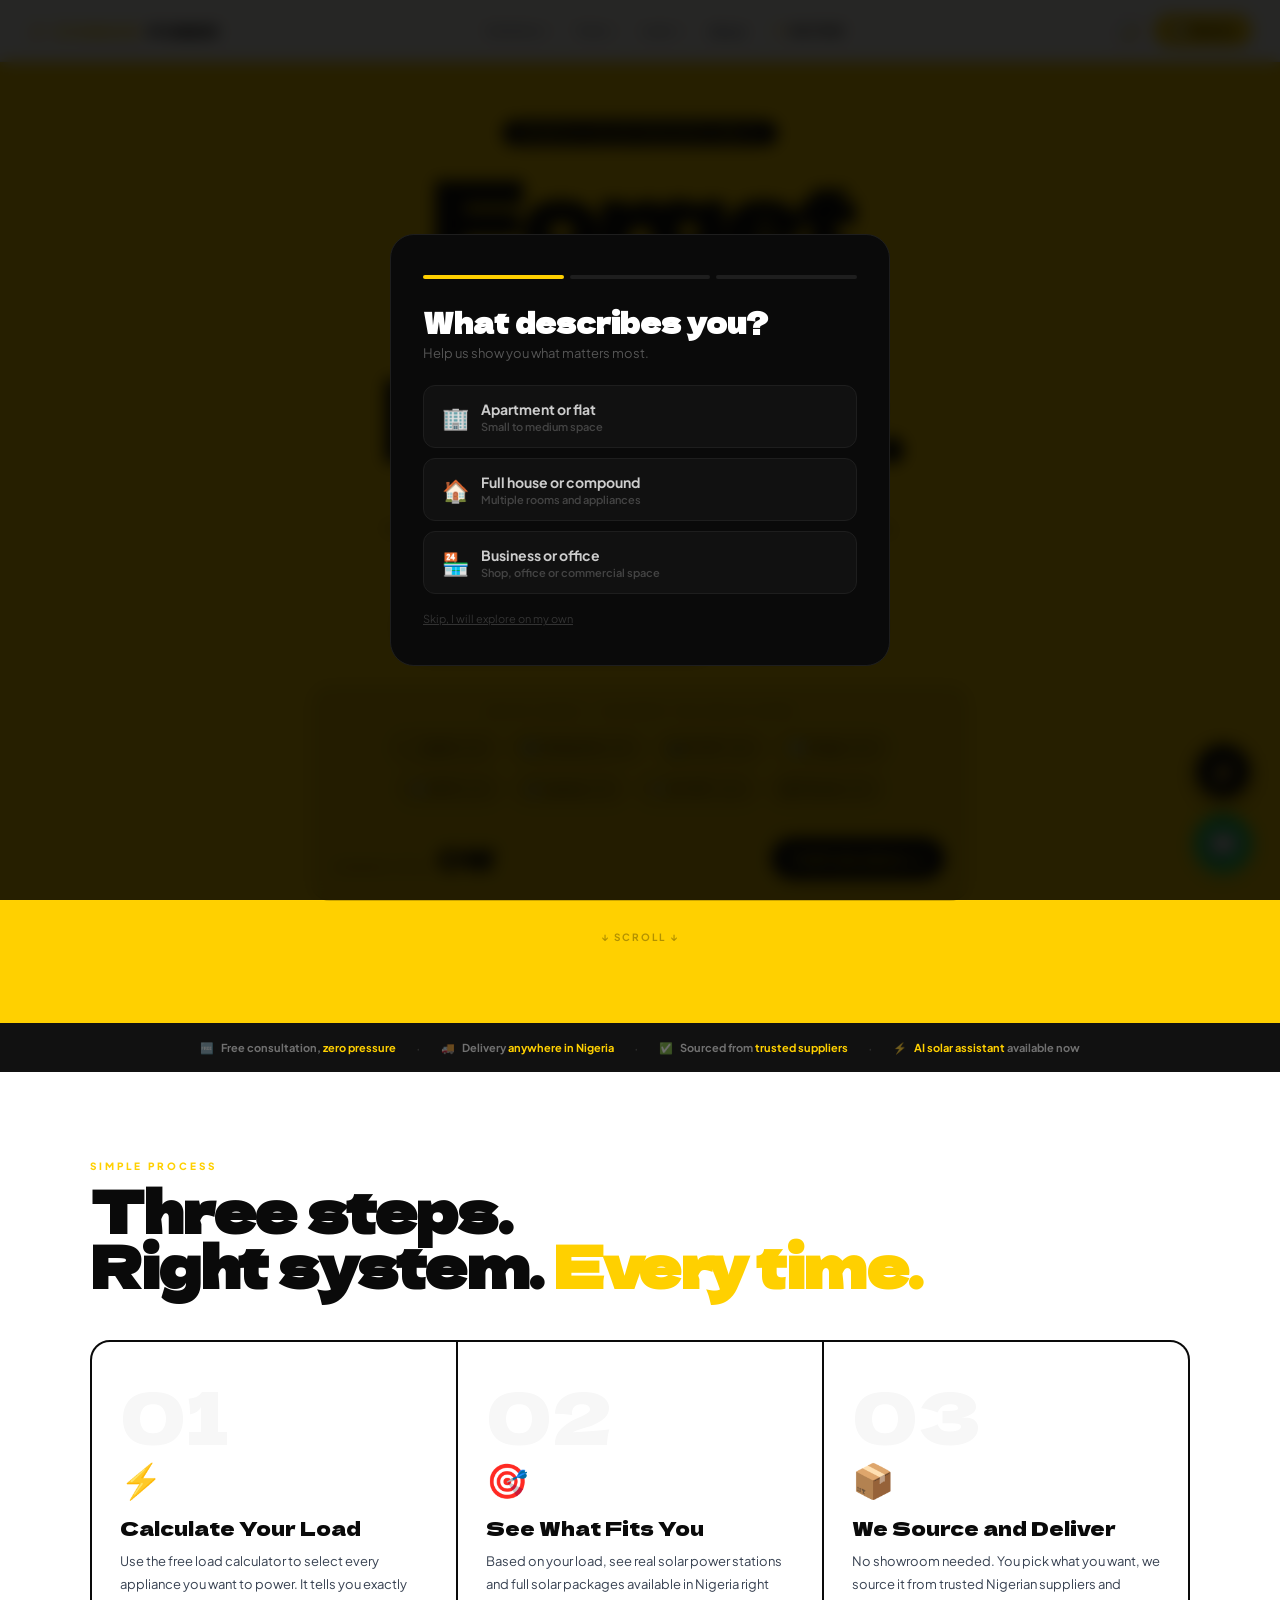
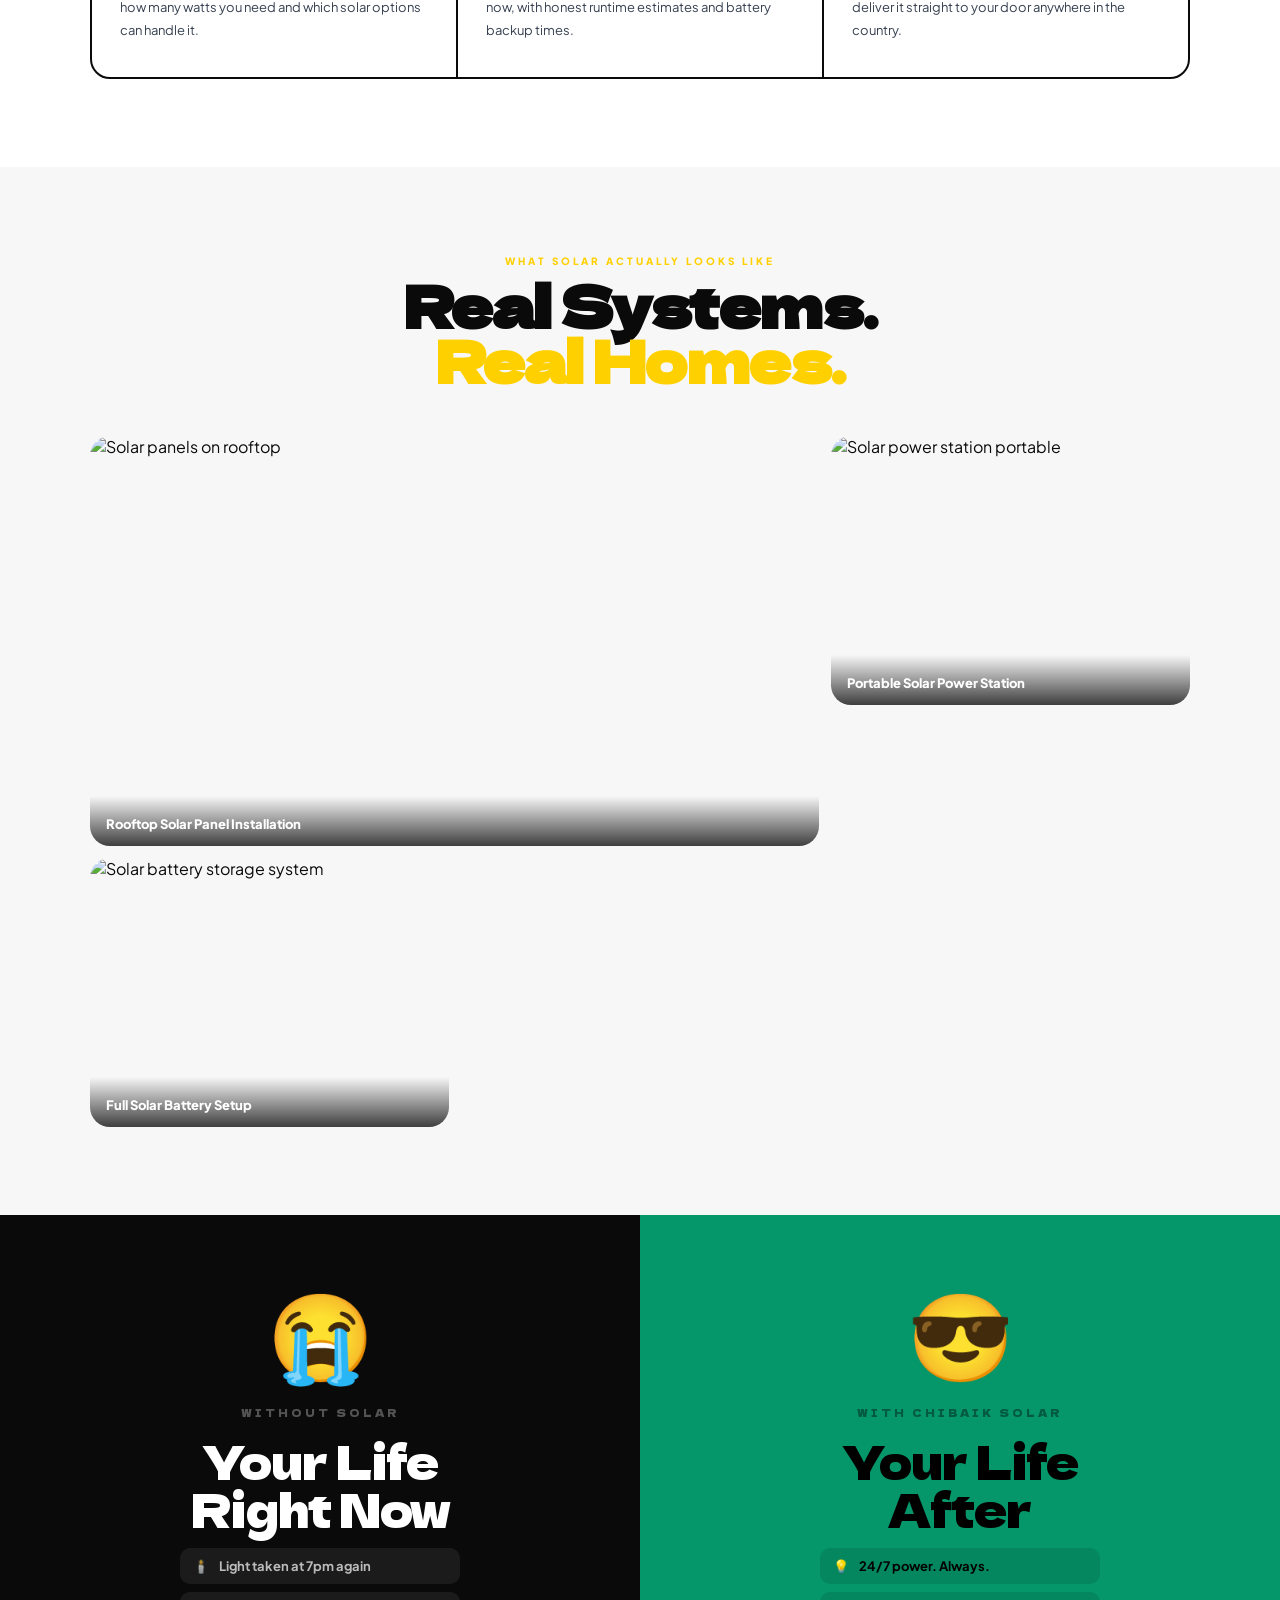
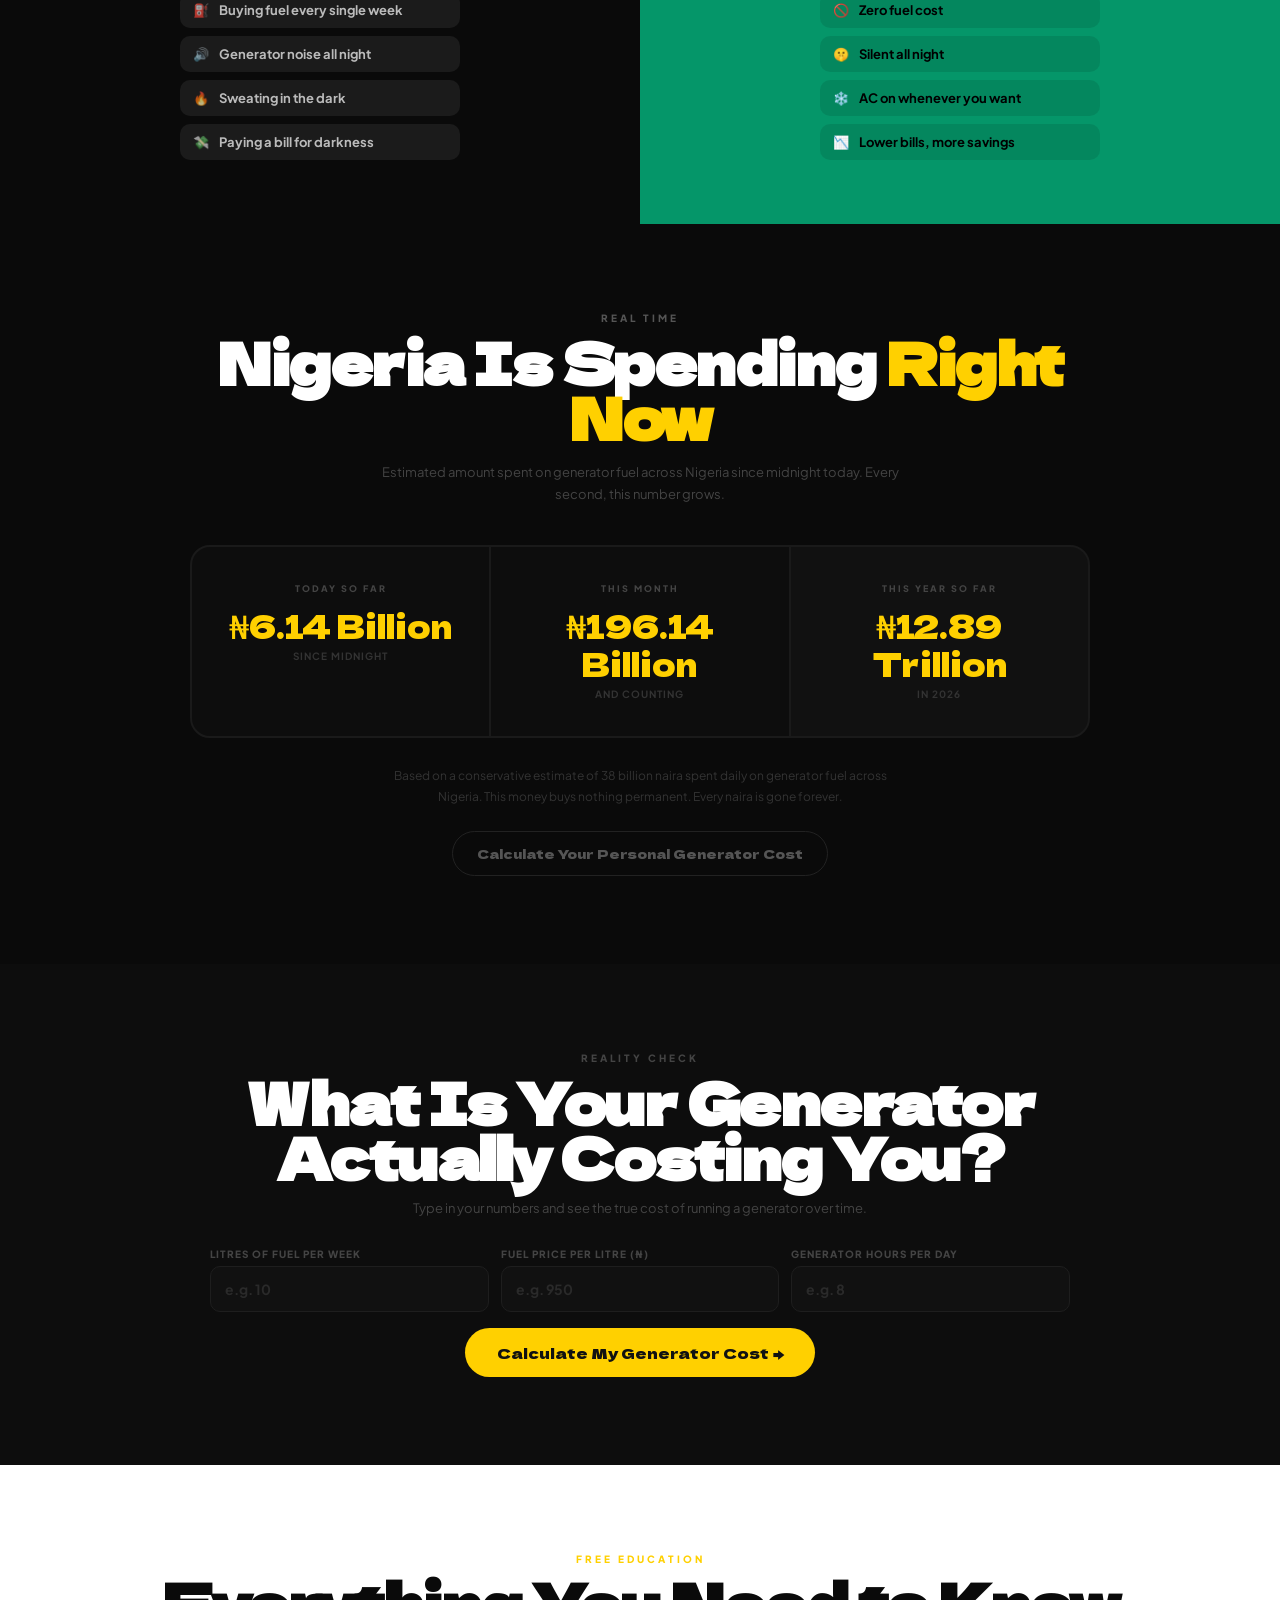
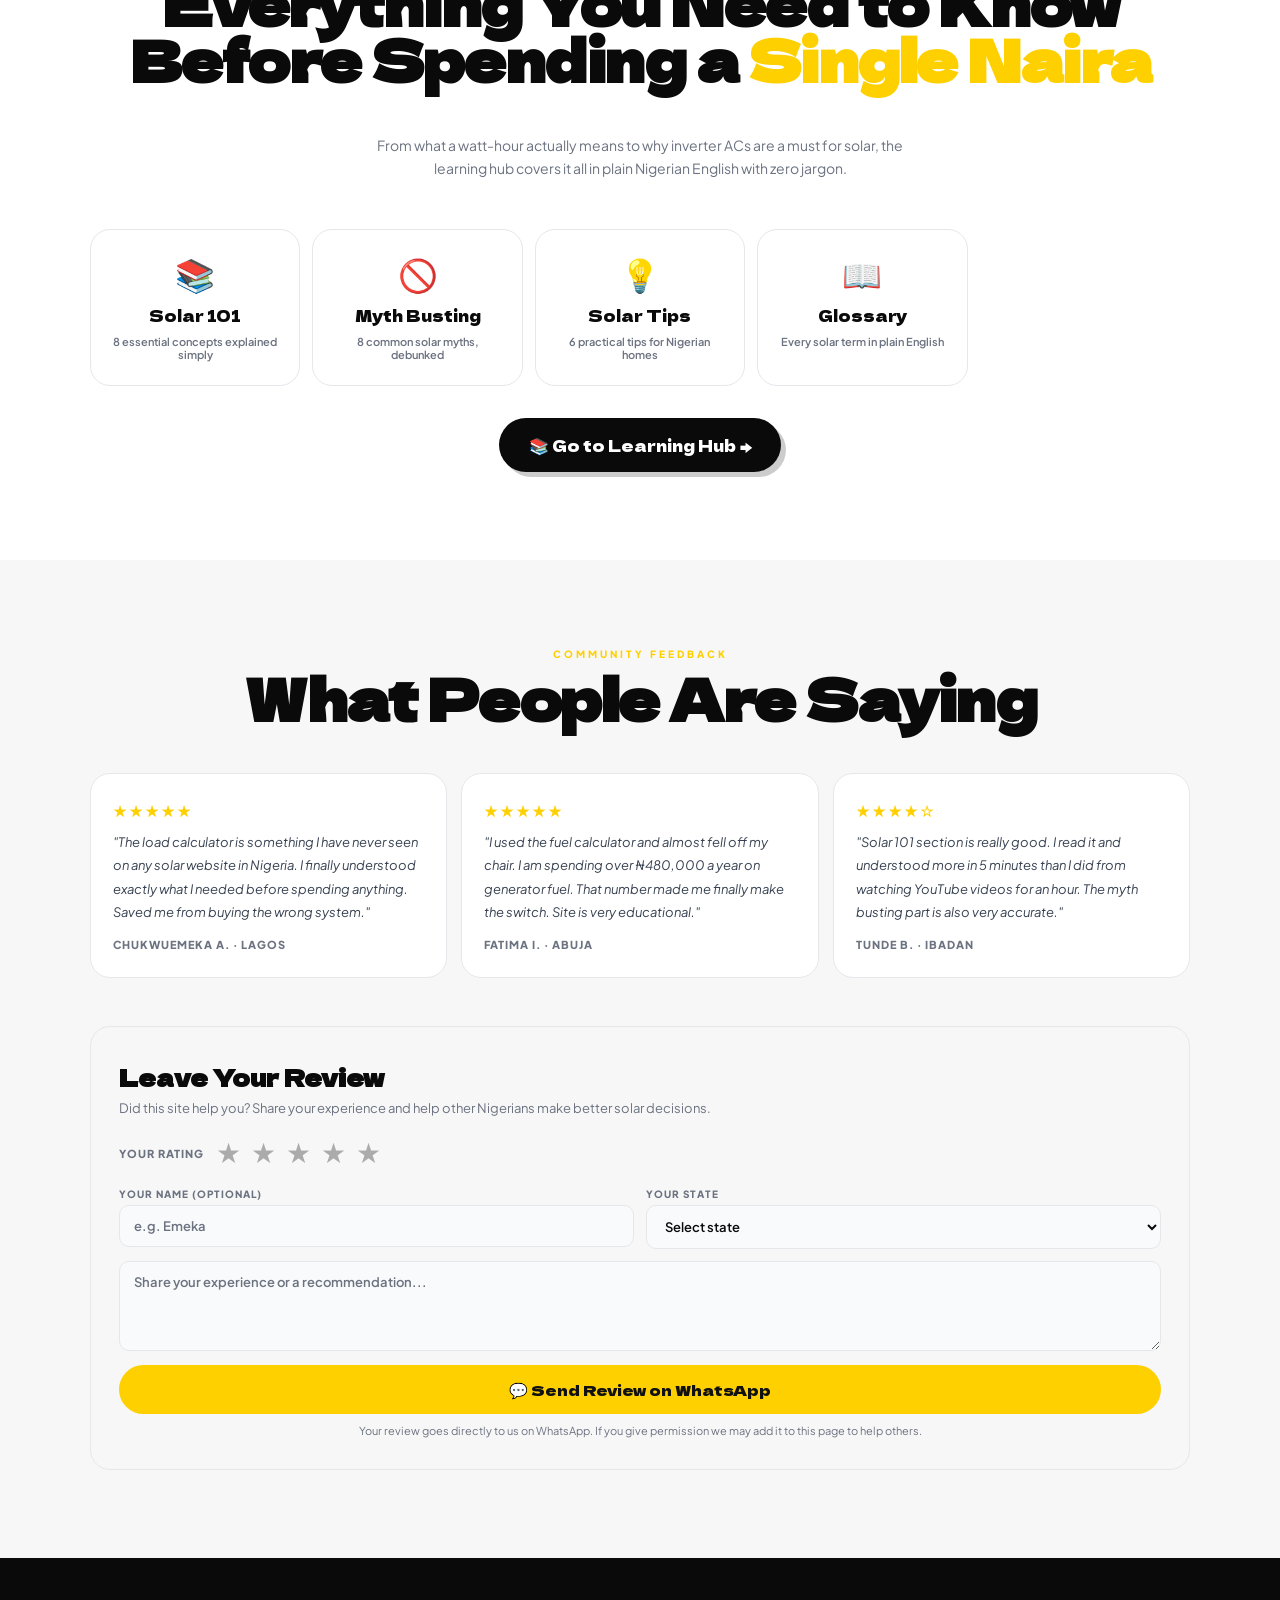
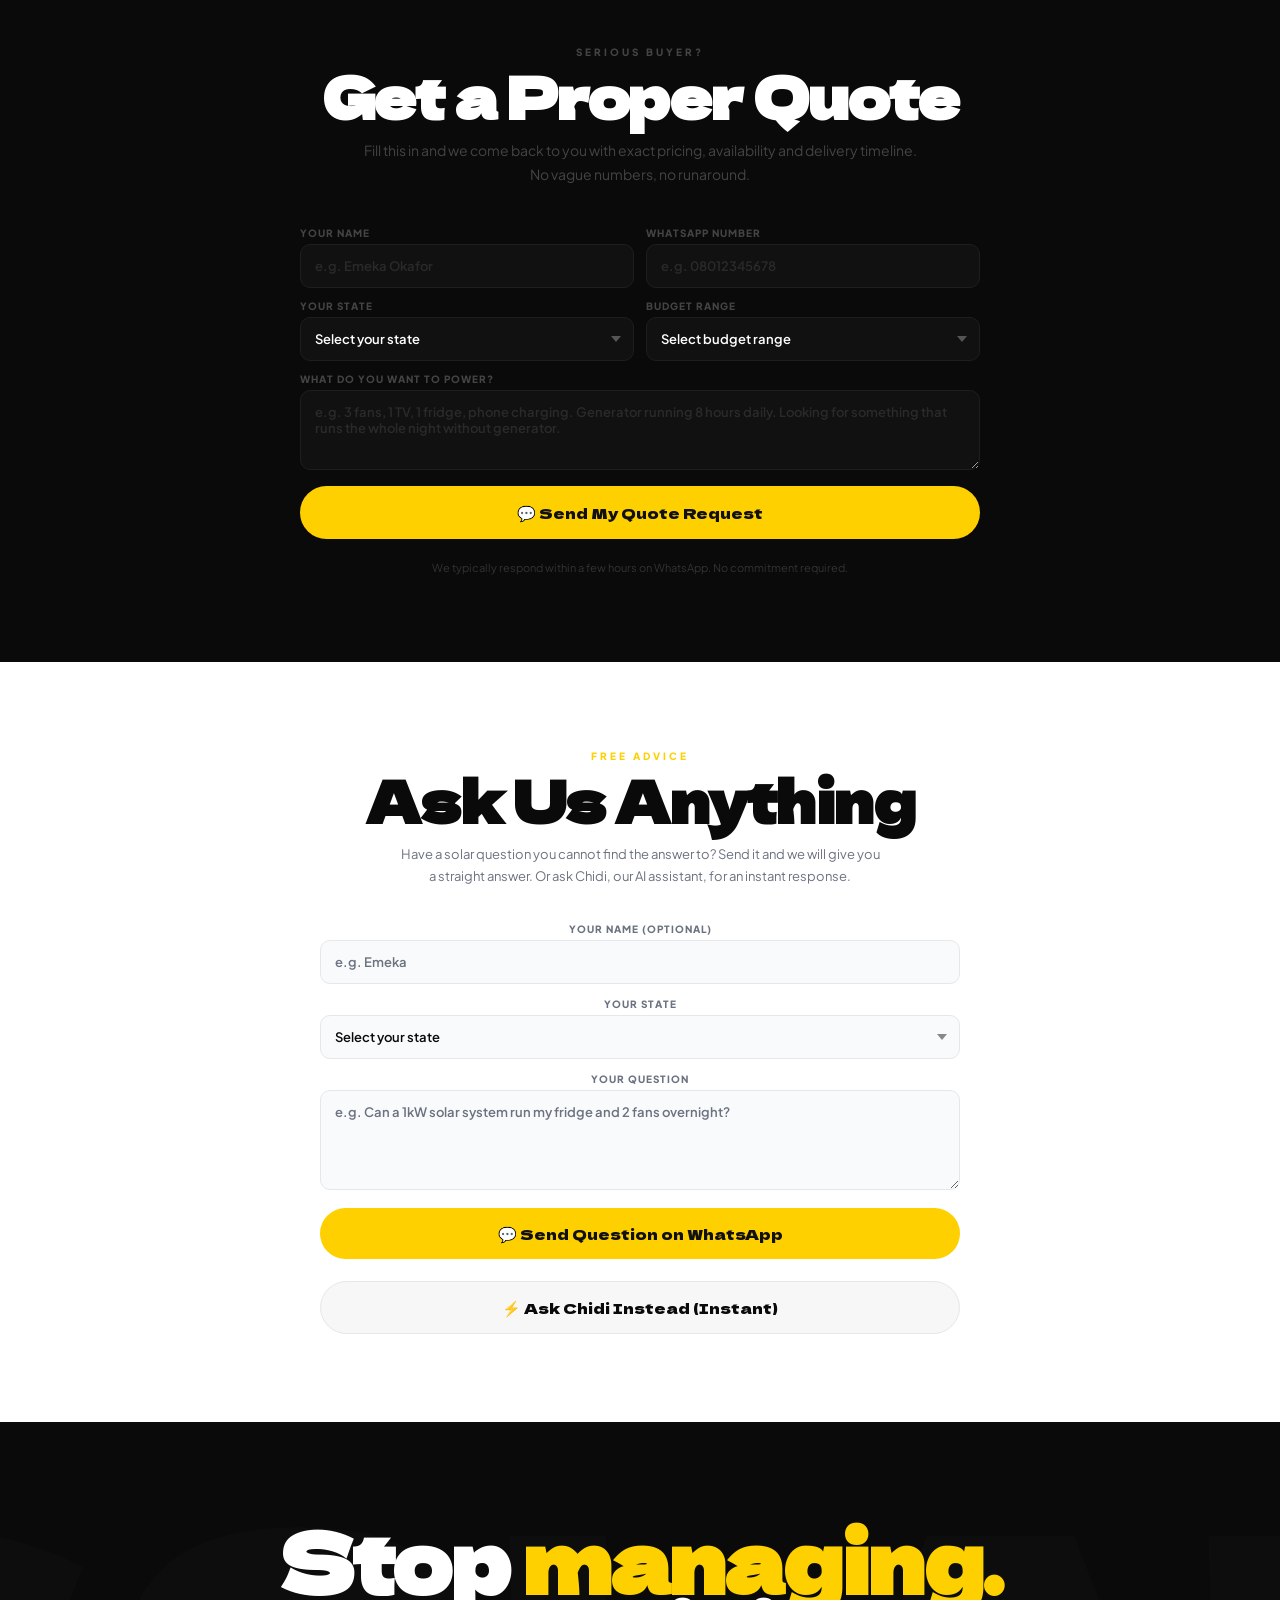
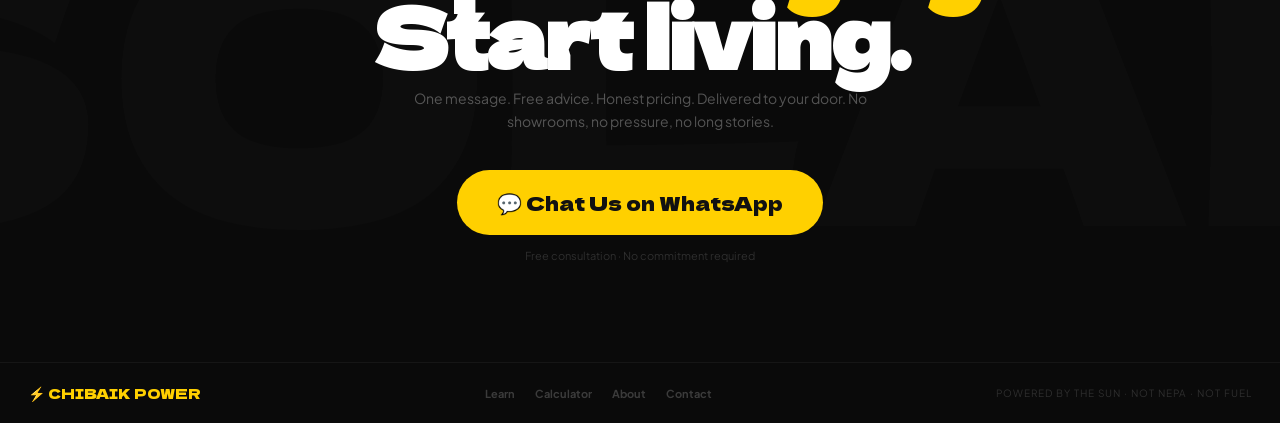
==== commit f2f8e62b: "Add files via upload" ====
--- a/index.html
+++ b/index.html
@@ -87,6 +87,7 @@
         <a class="ddi" href="learn.html#glossary"><span class="ddi-icon">📖</span><div><div class="ddi-label">Glossary</div><div class="ddi-sub">Every solar term explained</div></div></a>
       </div>
     </div>
+    <a class="nav-btn" href="about.html" style="font-weight:800">About</a>
     <button class="nav-btn" onclick="toggleChat()" style="font-weight:800;color:var(--text)">⚡ Ask Chidi</button>
   </div>
   <div class="nav-end">
@@ -120,6 +121,8 @@
     <button class="mob-link" onclick="scrollS('#reviews');closeMob()">⭐ Reviews</button>
     <button class="mob-link" onclick="scrollS('#ask');closeMob()">💬 Ask a Question</button>
   </div>
+  <div class="mob-sep"></div>
+  <a class="mob-link" href="about.html">👋 About Us</a>
   <a class="mob-cta" href="https://wa.me/+2347057027857" target="_blank">💬 Chat Us on WhatsApp</a>
 </div>
 
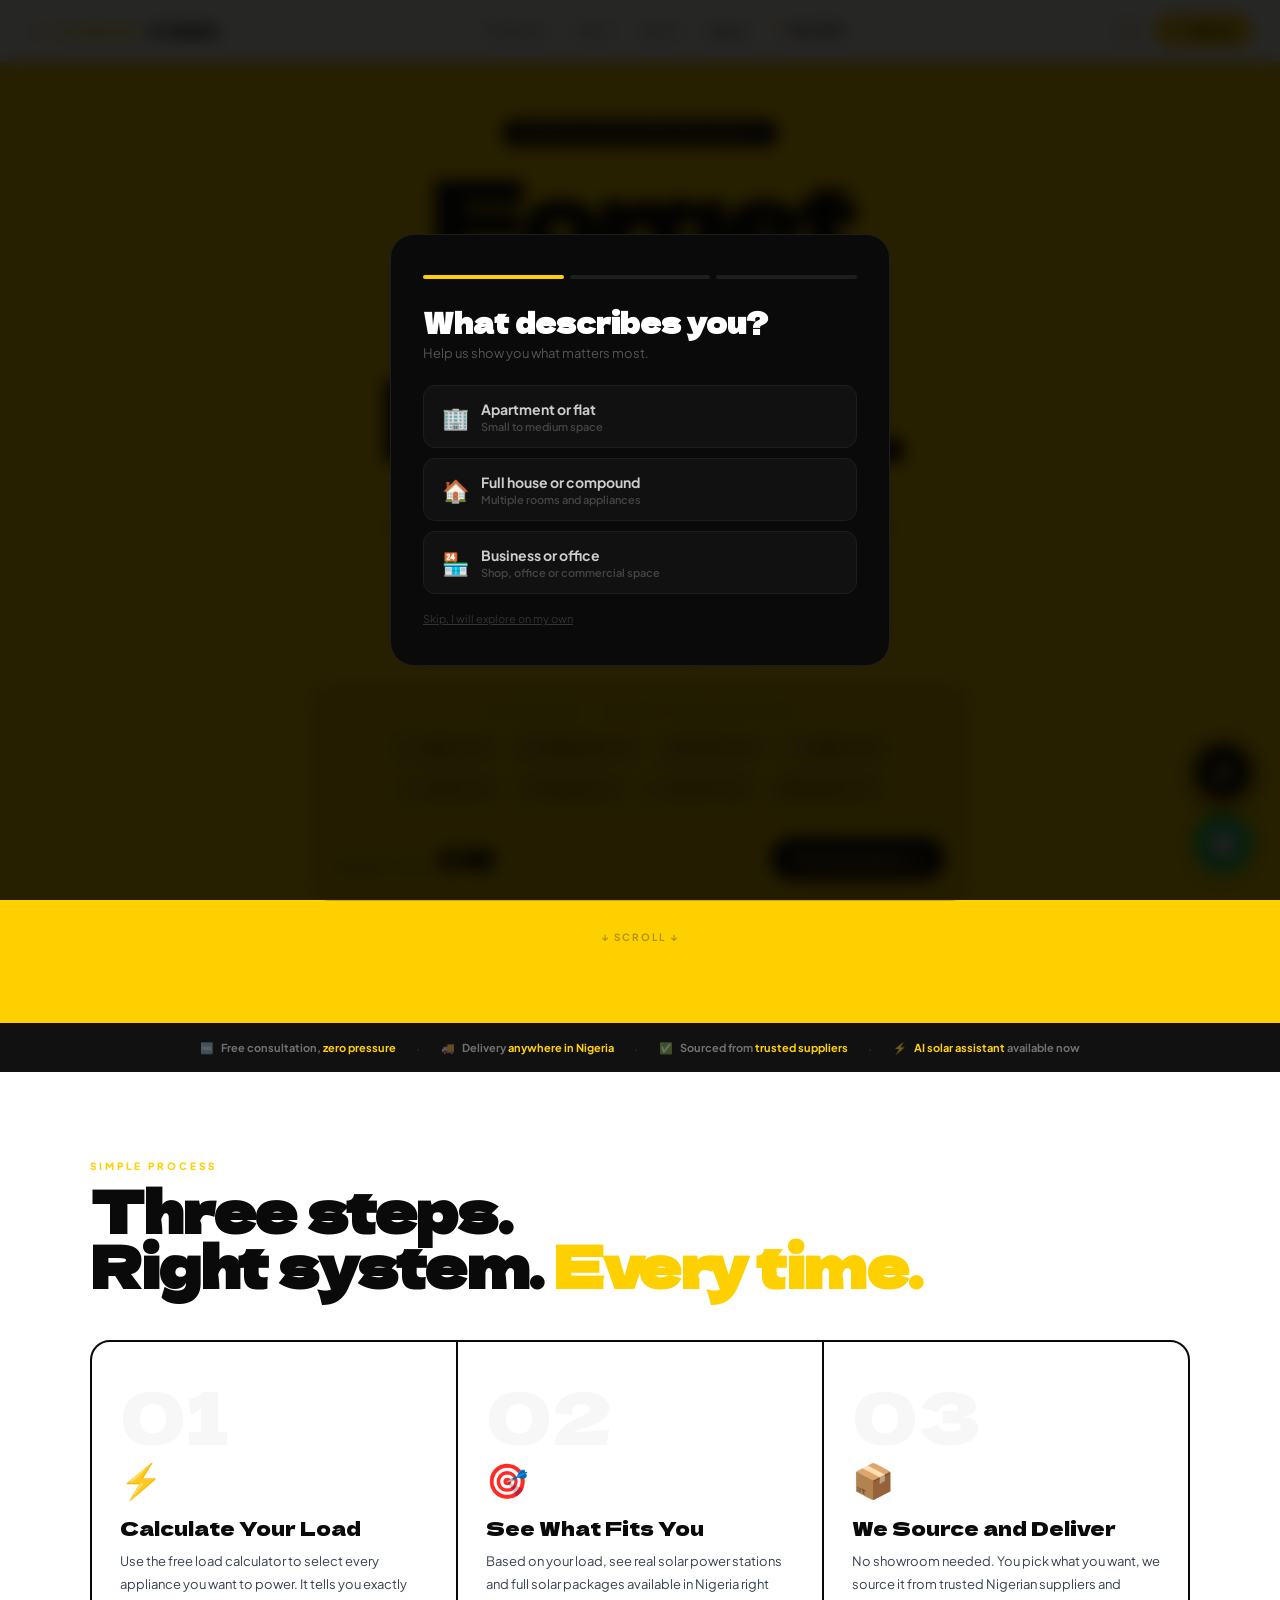
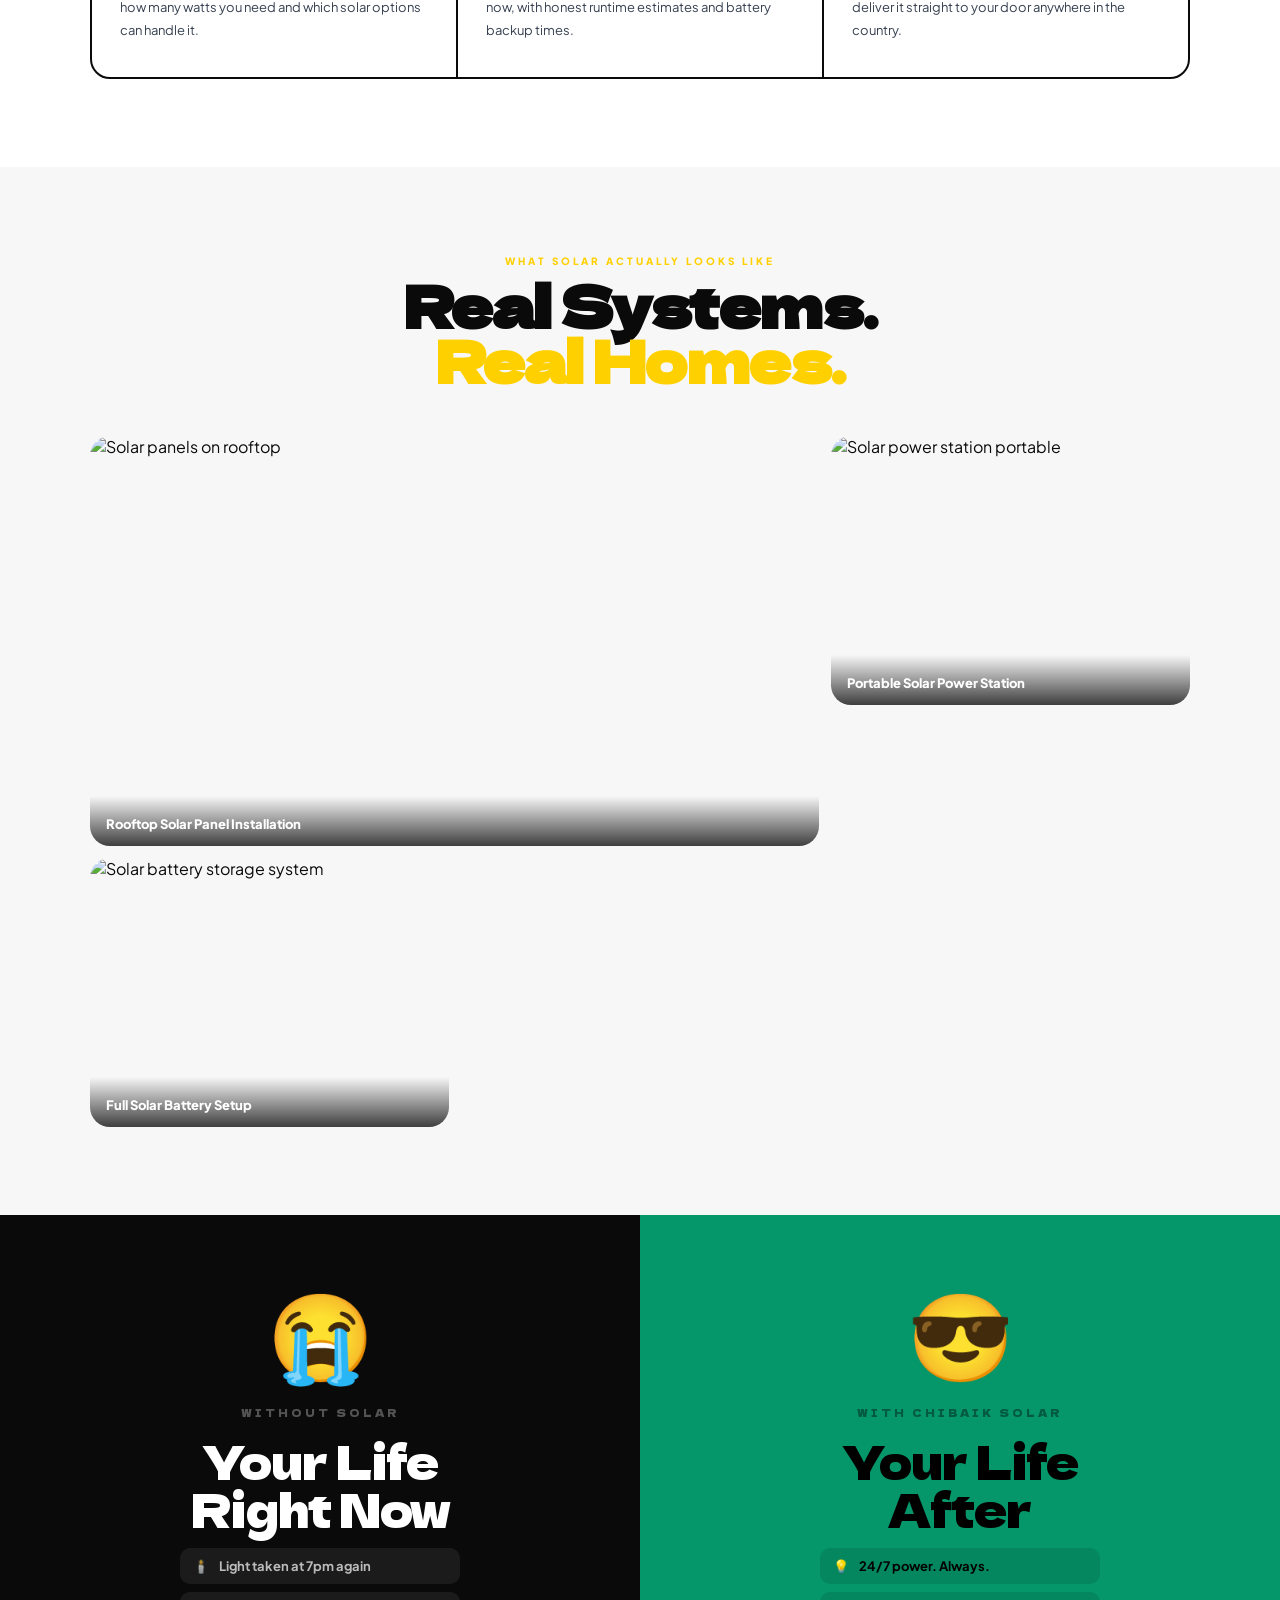
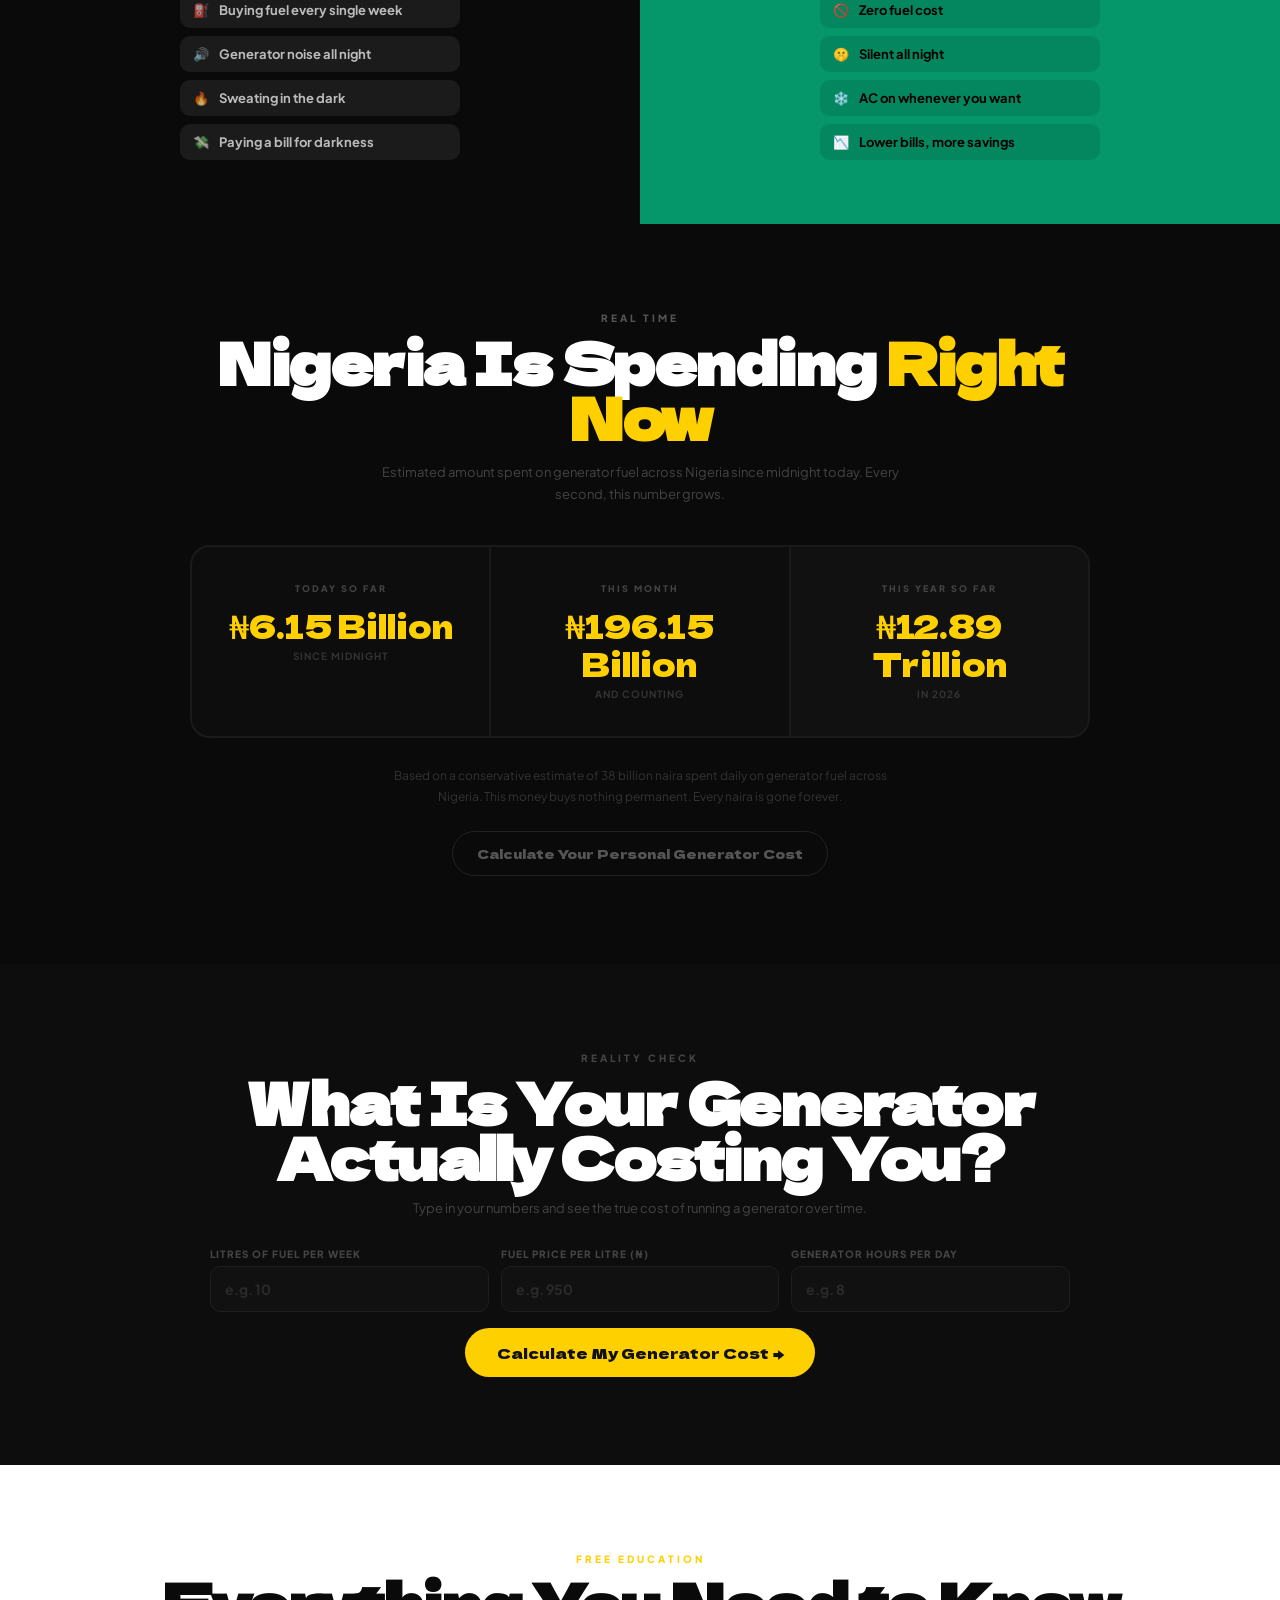
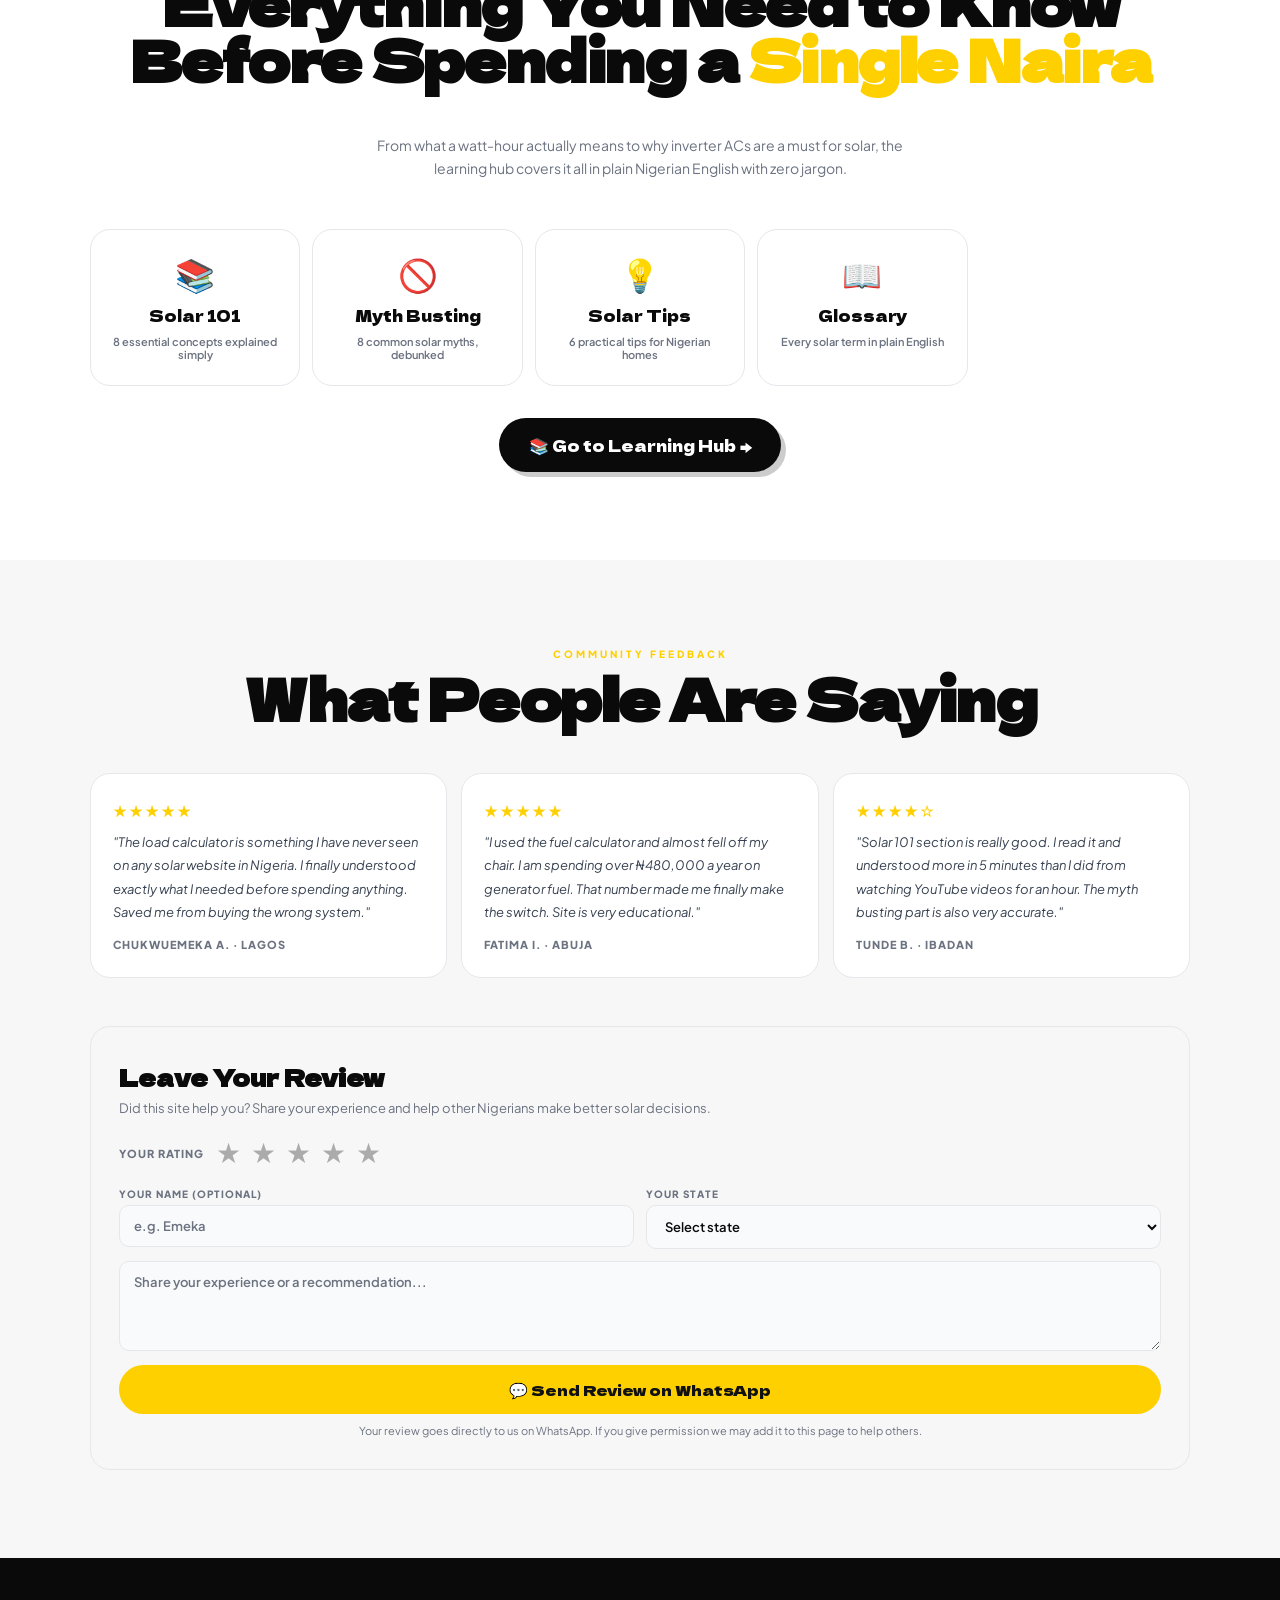
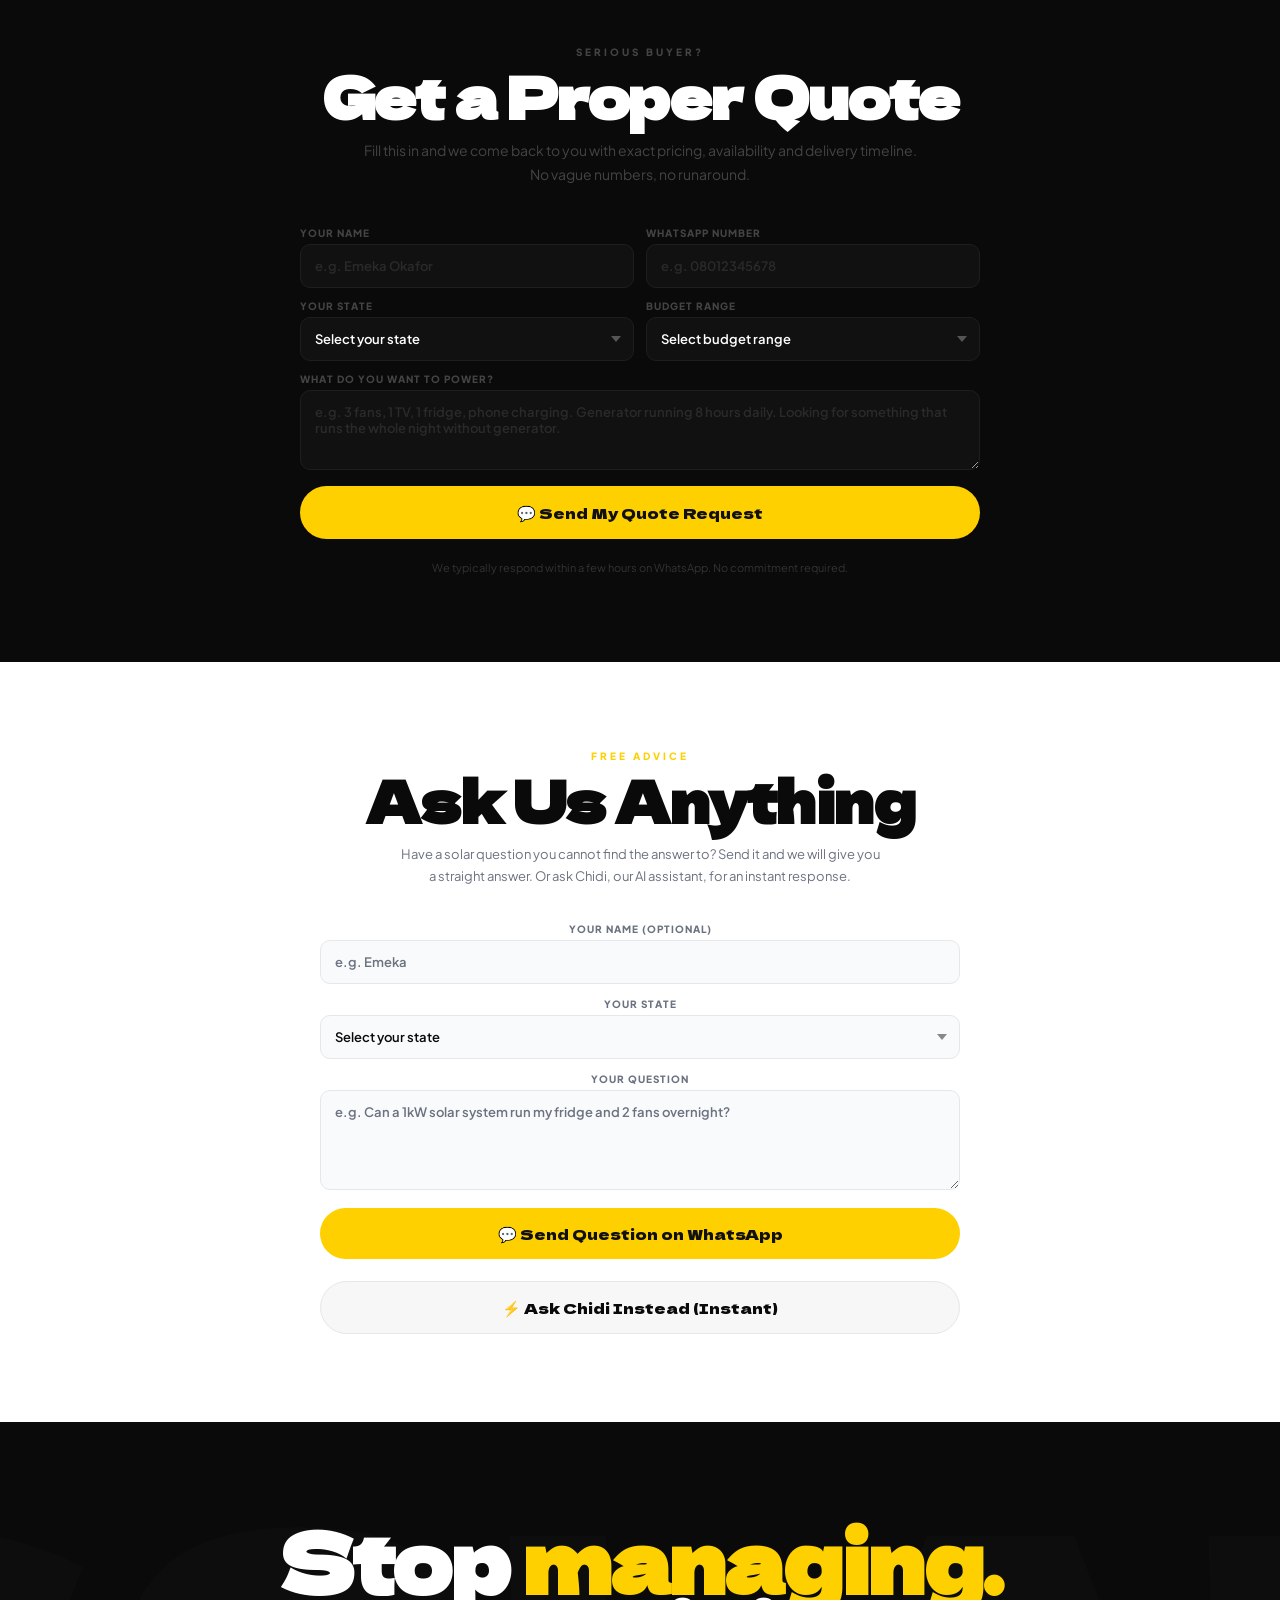
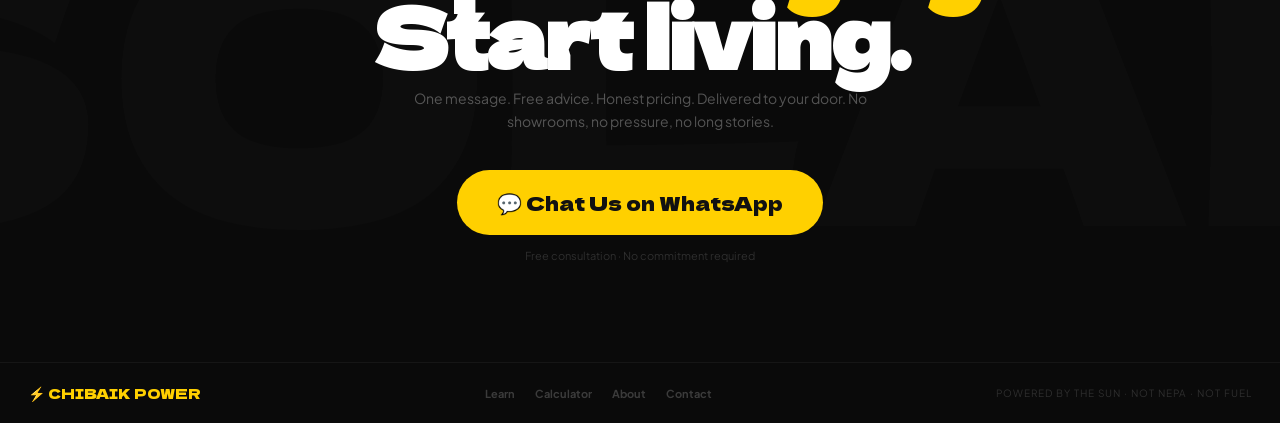
==== commit bd32388f: "Add files via upload" ====
--- a/index.html
+++ b/index.html
@@ -499,120 +499,9 @@
 <!-- CALC TOAST -->
 <div class="calc-toast" id="calcToast"></div>
 
-<!-- LOAD CALCULATOR OVERLAY -->
-<div class="calc-ov" id="calcOv">
-  <div class="calc-nav-bar">
-    <div class="calc-logo">⚡ CHIBAIK POWER</div>
-    <button class="calc-close-btn" onclick="closeCalc()">✕ Close</button>
-  </div>
-  <div class="calc-pg on" id="calcPg" style="align-self:flex-start;width:100%">
-    <h1 class="calc-h">What's Your <em>Load?</em></h1>
-    <p class="calc-hint">Select every appliance you want to power and choose the variant that matches yours.</p>
-    <div class="ctabs" id="ctabs"></div>
-    <div class="agrid" id="agrid"></div>
-  </div>
-  <div class="calc-pg" id="resPg" style="align-self:flex-start;width:100%">
-    <button class="back-btn" onclick="showCalcPg()">← Back to Calculator</button>
-    <div class="load-banner">
-      <p>Your Total Load</p>
-      <div class="load-big"><span id="loadNum">0</span><small> W</small></div>
-    </div>
-    <div class="rtabs">
-      <button class="rtab on" onclick="switchRTab('gen',this)">⚡ Solar Power Station</button>
-      <button class="rtab" onclick="switchRTab('solar',this)">🌞 Let There Be Light</button>
-    </div>
-    <div class="calc-share-bar">
-      <p>Share Your Load Profile</p>
-      <div class="calc-share-btns">
-        <button class="share-btn share-wa" onclick="shareCalc('whatsapp')">💬 WhatsApp</button>
-        <button class="share-btn share-tw" onclick="shareCalc('twitter')">𝕏 Twitter</button>
-        <button class="share-btn share-cp" onclick="shareCalc('copy')" id="calcCopyBtn">📋 Copy</button>
-      </div>
-    </div>
-    <div class="rpanel on" id="rp-gen">
-      <div class="batt-note"><span class="ni">⚠️</span><p><strong>Note:</strong> More appliances running at once means faster battery drain. Running fewer at a time gives you longer battery life.</p></div>
-      <div class="disc-box disc-gen">
-        <div class="disc-side"><h4>✅ Advantages</h4><div class="disc-item"><span>•</span>Lower upfront cost</div><div class="disc-item"><span>•</span>Plug and play, no installation</div><div class="disc-item"><span>•</span>Portable, move it anywhere</div></div>
-        <div class="disc-side"><h4>❌ Limitations</h4><div class="disc-item"><span>•</span>Cannot be upgraded as load grows</div><div class="disc-item"><span>•</span>Fixed capacity, what you buy is final</div></div>
-      </div>
-      <div class="rgrid" id="rg-gen"></div>
-    </div>
-    <div class="rpanel" id="rp-solar">
-      <div class="batt-note"><span class="ni">⚠️</span><p><strong>Note:</strong> Duration shown is battery-only backup at night. During daylight your panels continuously recharge, giving far longer overall runtime.</p></div>
-      <div class="sol-config">
-        <div class="sol-config-section">
-          <div class="sol-config-label">1. Choose Battery Type</div>
-          <div class="sol-sel-group" id="battBtns">
-            <button class="sol-sel-btn on" onclick="setSolarBatt('lithium',this)">⚡ Lithium (LiFePO4)</button>
-            <button class="sol-sel-btn" onclick="setSolarBatt('tubular',this)">🔋 Tubular (Lead-Acid)</button>
-          </div>
-        </div>
-        <div class="sol-config-section">
-          <div class="sol-config-label">2. Choose Battery Size</div>
-          <div class="sol-sel-group" id="battSizeBtns"></div>
-        </div>
-        <div class="sol-config-section">
-          <div class="sol-config-label">3. Number of Batteries</div>
-          <div class="sol-counter-row">
-            <button class="sol-cnt-btn sol-cnt-minus" onclick="changeBattCount(-1)">−</button>
-            <div class="sol-cnt-display"><span class="sol-cnt-num" id="battCount">1</span><span class="sol-cnt-unit">battery</span></div>
-            <button class="sol-cnt-btn sol-cnt-plus" onclick="changeBattCount(1)">+</button>
-            <div class="sol-cnt-result"><span class="sol-cnt-result-val" id="battTotalKwh">0kWh</span><span class="sol-cnt-result-lbl">total storage</span></div>
-          </div>
-          <div class="sol-insight" id="battInsight"></div>
-        </div>
-        <div class="sol-config-section">
-          <div class="sol-config-label">4. Choose Panel Size</div>
-          <div class="sol-sel-group" id="panelBtns">
-            <button class="sol-sel-btn" onclick="setSolarPanel(200,this)">200W</button>
-            <button class="sol-sel-btn on" onclick="setSolarPanel(300,this)">300W</button>
-            <button class="sol-sel-btn" onclick="setSolarPanel(400,this)">400W</button>
-            <button class="sol-sel-btn" onclick="setSolarPanel(450,this)">450W</button>
-            <button class="sol-sel-btn" onclick="setSolarPanel(550,this)">550W</button>
-          </div>
-        </div>
-        <div class="sol-config-section">
-          <div class="sol-config-label">5. Number of Panels</div>
-          <div class="sol-counter-row">
-            <button class="sol-cnt-btn sol-cnt-minus" onclick="changePanelCount(-1)">−</button>
-            <div class="sol-cnt-display"><span class="sol-cnt-num" id="panelCount">2</span><span class="sol-cnt-unit">panels</span></div>
-            <button class="sol-cnt-btn sol-cnt-plus" onclick="changePanelCount(1)">+</button>
-            <div class="sol-cnt-result"><span class="sol-cnt-result-val" id="panelTotalW">600W</span><span class="sol-cnt-result-lbl">total generation</span></div>
-          </div>
-          <div class="sol-insight" id="panelInsight"></div>
-        </div>
-      </div>
-      <div class="batt-compare" id="battCompare"></div>
-      <div class="disc-box disc-sol">
-        <div class="disc-side"><h4>✅ Advantages</h4><div class="disc-item"><span>•</span>Expandable, add panels or batteries later</div><div class="disc-item"><span>•</span>Best long-term investment</div><div class="disc-item"><span>•</span>Scales as your needs grow</div></div>
-        <div class="disc-side"><h4>❌ Limitations</h4><div class="disc-item"><span>•</span>Higher upfront cost</div><div class="disc-item"><span>•</span>Requires professional installation</div></div>
-      </div>
-      <div class="rgrid" id="rg-solar"></div>
-    </div>
-  </div>
-</div>
-
-<div class="total-bar" id="totalBar">
-  <div class="tb-l"><span class="tb-lbl">Total Load</span><span class="tb-w" id="tb-w">0</span><span class="tb-u">Watts</span></div>
-  <div class="tb-r">
-    <button class="tb-reset" onclick="resetAll()">↺ Reset</button>
-    <button class="tb-rec" id="tb-rec" disabled onclick="showRes()">See Recommendations →</button>
-  </div>
-</div>
-
-<!-- WA MODAL -->
-<div class="wa-ov" id="waOv" onclick="closeWaOut(event)">
-  <div class="wa-box">
-    <button class="wa-x" onclick="closeWa()">✕</button>
-    <span class="wa-icon">💬</span>
-    <h3 class="wa-title">Ask If Available</h3>
-    <p class="wa-item">Enquiring about:<br><strong id="waItem">—</strong></p>
-    <label class="wa-lbl" for="waName">Your Name (optional)</label>
-    <input class="wa-inp" id="waName" type="text" placeholder="e.g. Emeka, Amara..." maxlength="50">
-    <button class="wa-send" onclick="sendWa()">💬 Send Message on WhatsApp</button>
-    <button class="wa-skip" onclick="sendWaAnon()">Skip, chat without my name</button>
-  </div>
-</div>
+<!-- CALCULATOR LINK: Removed duplicate overlay. Users navigate to calculator.html for full experience. -->
+
+<!-- WA MODAL: Removed. Simplified to WhatsApp-only flow. -->
 
 <!-- LEARN PREVIEW STYLES (inline so they don't bloat style.css) -->
 <style>
@@ -625,6 +514,40 @@
 .learn-prev-sub { font-size: 11px; color: var(--text-muted); font-weight: 600; }
 </style>
 
+<!-- CHIDI AI CHAT WIDGET -->
+<div class="chat-widget" id="chatWidget">
+  <div class="chat-window" id="chatWindow">
+    <div class="chat-header">
+      <div class="chat-avatar">⚡</div>
+      <div class="chat-header-info">
+        <div class="chat-name">Chidi</div>
+        <div class="chat-status">● Online · Solar AI Assistant</div>
+      </div>
+      <button class="chat-close" onclick="toggleChat()">✕</button>
+    </div>
+    <div class="chat-messages" id="chatMessages">
+      <div class="chat-msg bot">
+        <div class="chat-msg-bubble">Hey! I am Chidi, your solar assistant. Ask me anything about solar energy in Nigeria.</div>
+        <div class="chat-msg-time">Just now</div>
+      </div>
+    </div>
+    <div class="chat-typing" id="chatTyping"><span></span><span></span><span></span></div>
+    <div class="chat-suggestions" id="chatSuggestions">
+      <button class="chat-sug" onclick="sendSuggestion(this)">Can solar run my AC?</button>
+      <button class="chat-sug" onclick="sendSuggestion(this)">What battery should I buy?</button>
+      <button class="chat-sug" onclick="sendSuggestion(this)">Lithium vs Tubular?</button>
+    </div>
+    <div class="chat-footer">
+      <input class="chat-input" id="chatInput" type="text" placeholder="Ask Chidi anything about solar..." maxlength="500">
+      <button class="chat-send" id="chatSend" onclick="sendChat()">➤</button>
+    </div>
+  </div>
+  <div class="chat-bubble" onclick="toggleChat()">
+    <span>⚡</span>
+    <span class="chat-bubble-label">Ask Chidi</span>
+  </div>
+</div>
+
 <script src="script.js"></script>
 </body>
 </html>
--- a/style.css
+++ b/style.css
@@ -1592,3 +1592,85 @@
 
 .fuel-tab-panel { display: none; padding: 32px 24px 120px; max-width: 860px; margin: 0 auto; width: 100%; }
 .fuel-tab-panel.on { display: block; }
+
+
+/* ============================================================
+   FOUNDER SECTION (about.html)
+============================================================ */
+.about-founder {
+  display: grid;
+  grid-template-columns: 1fr 1fr;
+  gap: 48px;
+  align-items: center;
+  margin: 64px 0;
+  padding: 48px;
+  background: var(--bg-alt);
+  border-radius: var(--radius);
+  border: var(--border);
+}
+
+.founder-img {
+  width: 100%;
+  max-width: 400px;
+  border-radius: var(--radius);
+  box-shadow: var(--card-shadow-hover);
+  display: block;
+}
+
+.founder-info h3 {
+  font-family: 'Dela Gothic One', sans-serif;
+  font-size: 28px;
+  color: var(--text);
+  margin-bottom: 16px;
+  line-height: 1.2;
+}
+
+.founder-info p {
+  font-size: 15px;
+  color: var(--text-muted);
+  line-height: 1.8;
+  margin-bottom: 24px;
+}
+
+.founder-socials {
+  display: flex;
+  flex-direction: column;
+  gap: 12px;
+}
+
+.founder-social-link {
+  display: inline-flex;
+  align-items: center;
+  gap: 8px;
+  padding: 12px 20px;
+  background: var(--pri);
+  color: #111;
+  text-decoration: none;
+  border-radius: var(--radius-sm);
+  font-weight: 700;
+  font-size: 14px;
+  transition: all .2s;
+  border: 2px solid var(--pri);
+  width: fit-content;
+}
+
+.founder-social-link:hover {
+  background: transparent;
+  color: var(--pri);
+}
+
+@media (max-width: 768px) {
+  .about-founder {
+    grid-template-columns: 1fr;
+    gap: 32px;
+    padding: 32px 24px;
+  }
+
+  .founder-img {
+    max-width: 100%;
+  }
+
+  .founder-info h3 {
+    font-size: 22px;
+  }
+}
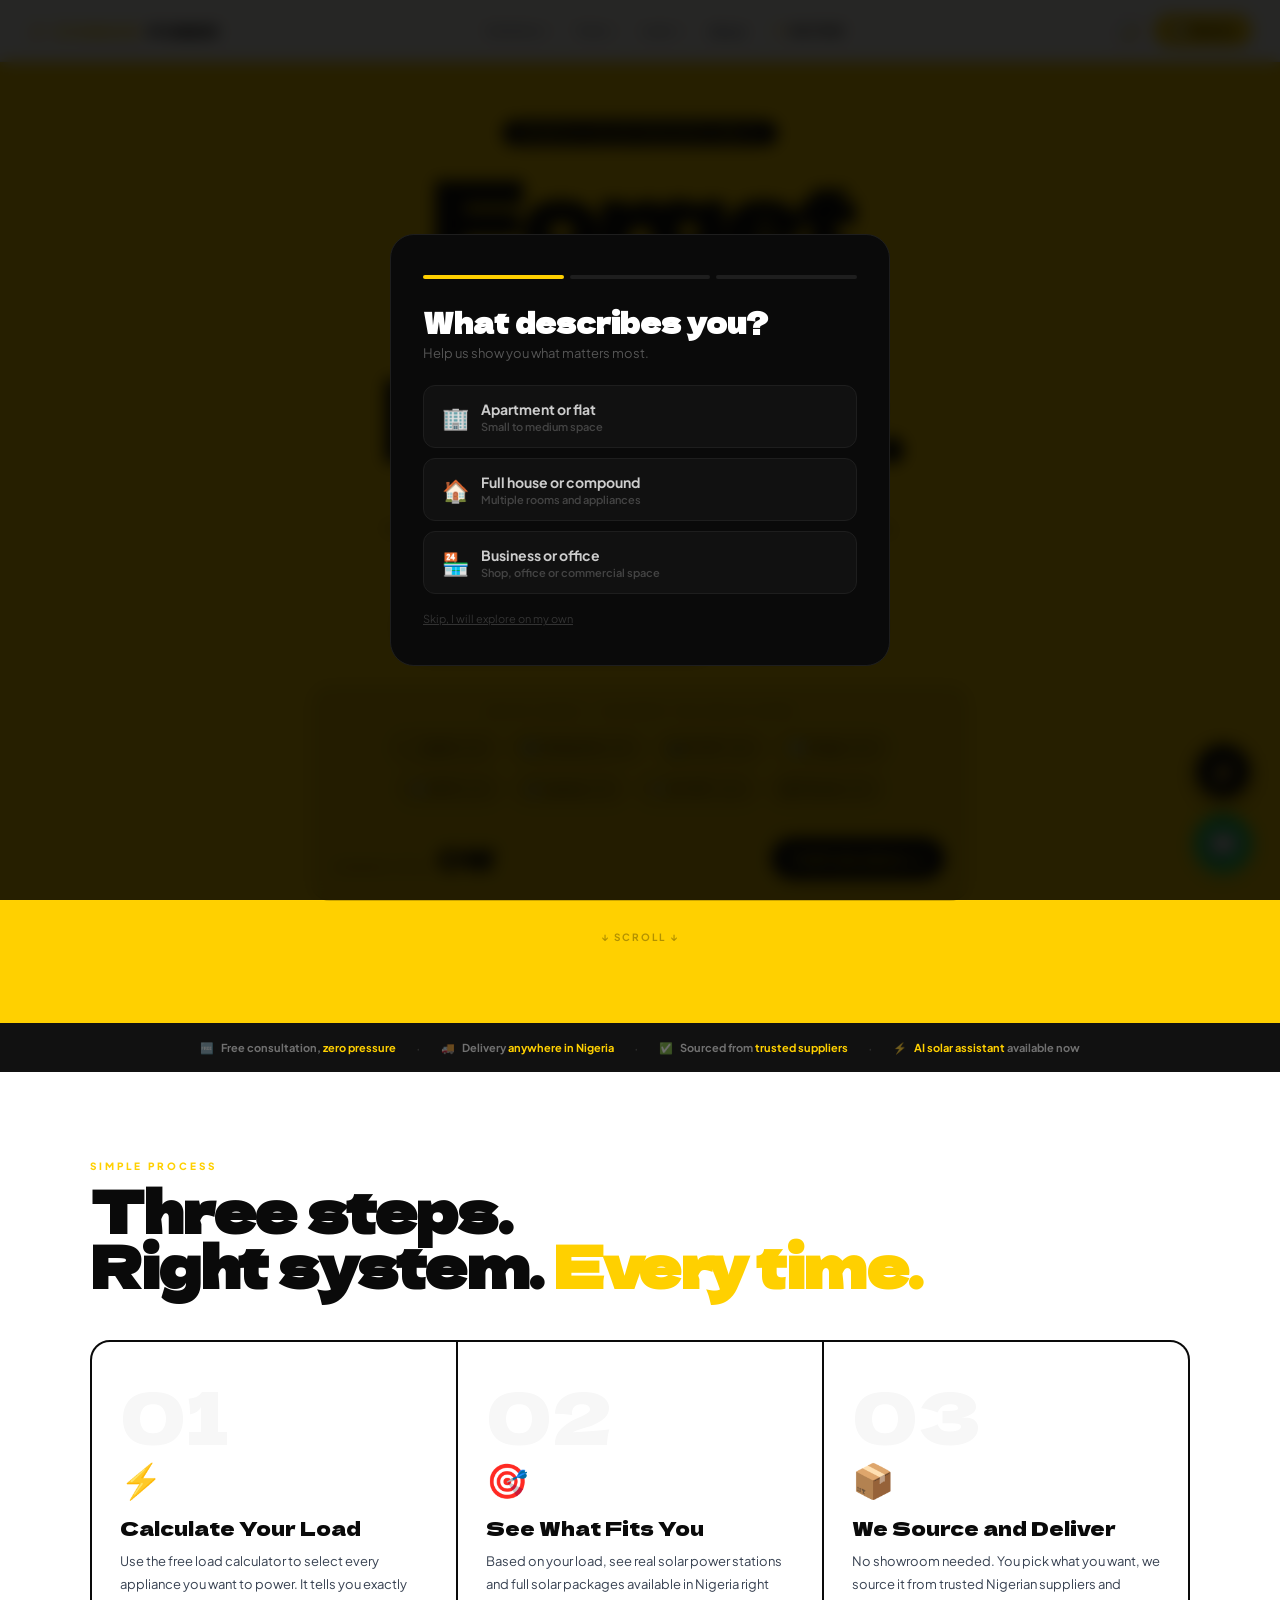
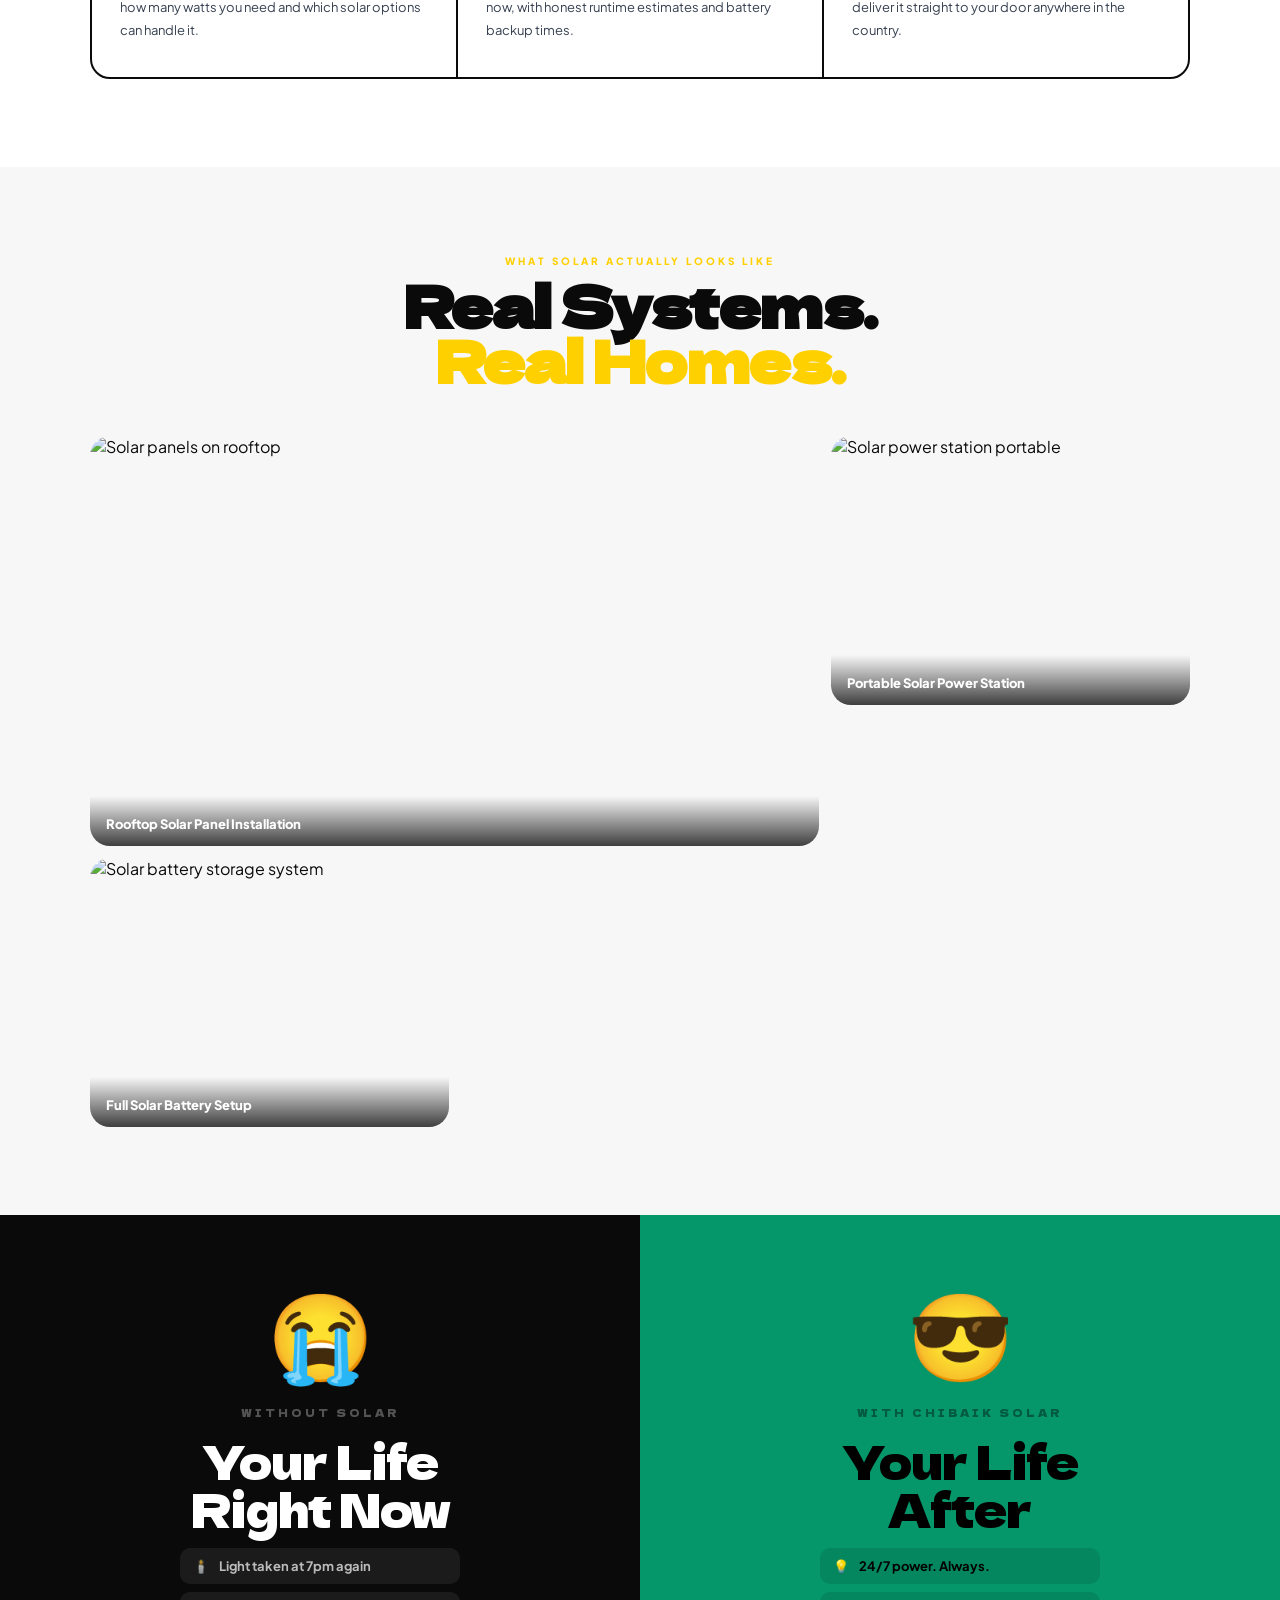
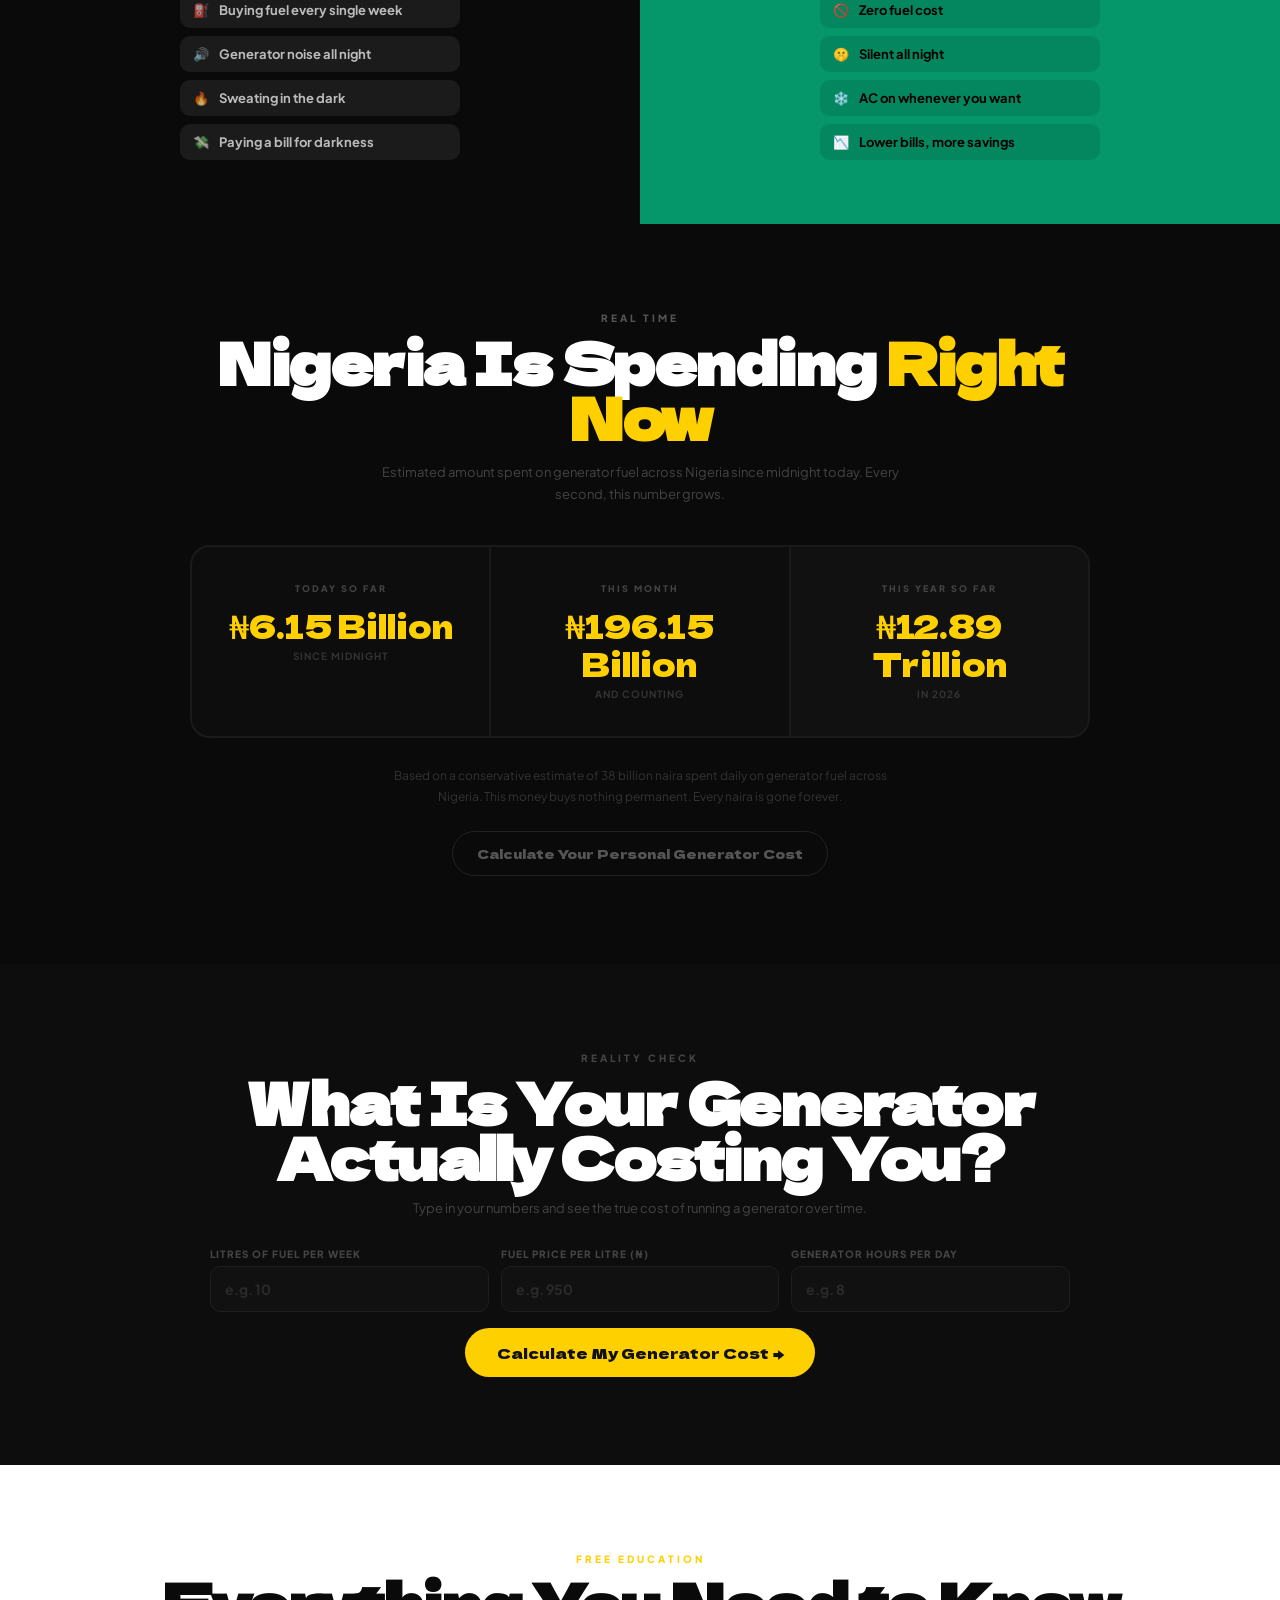
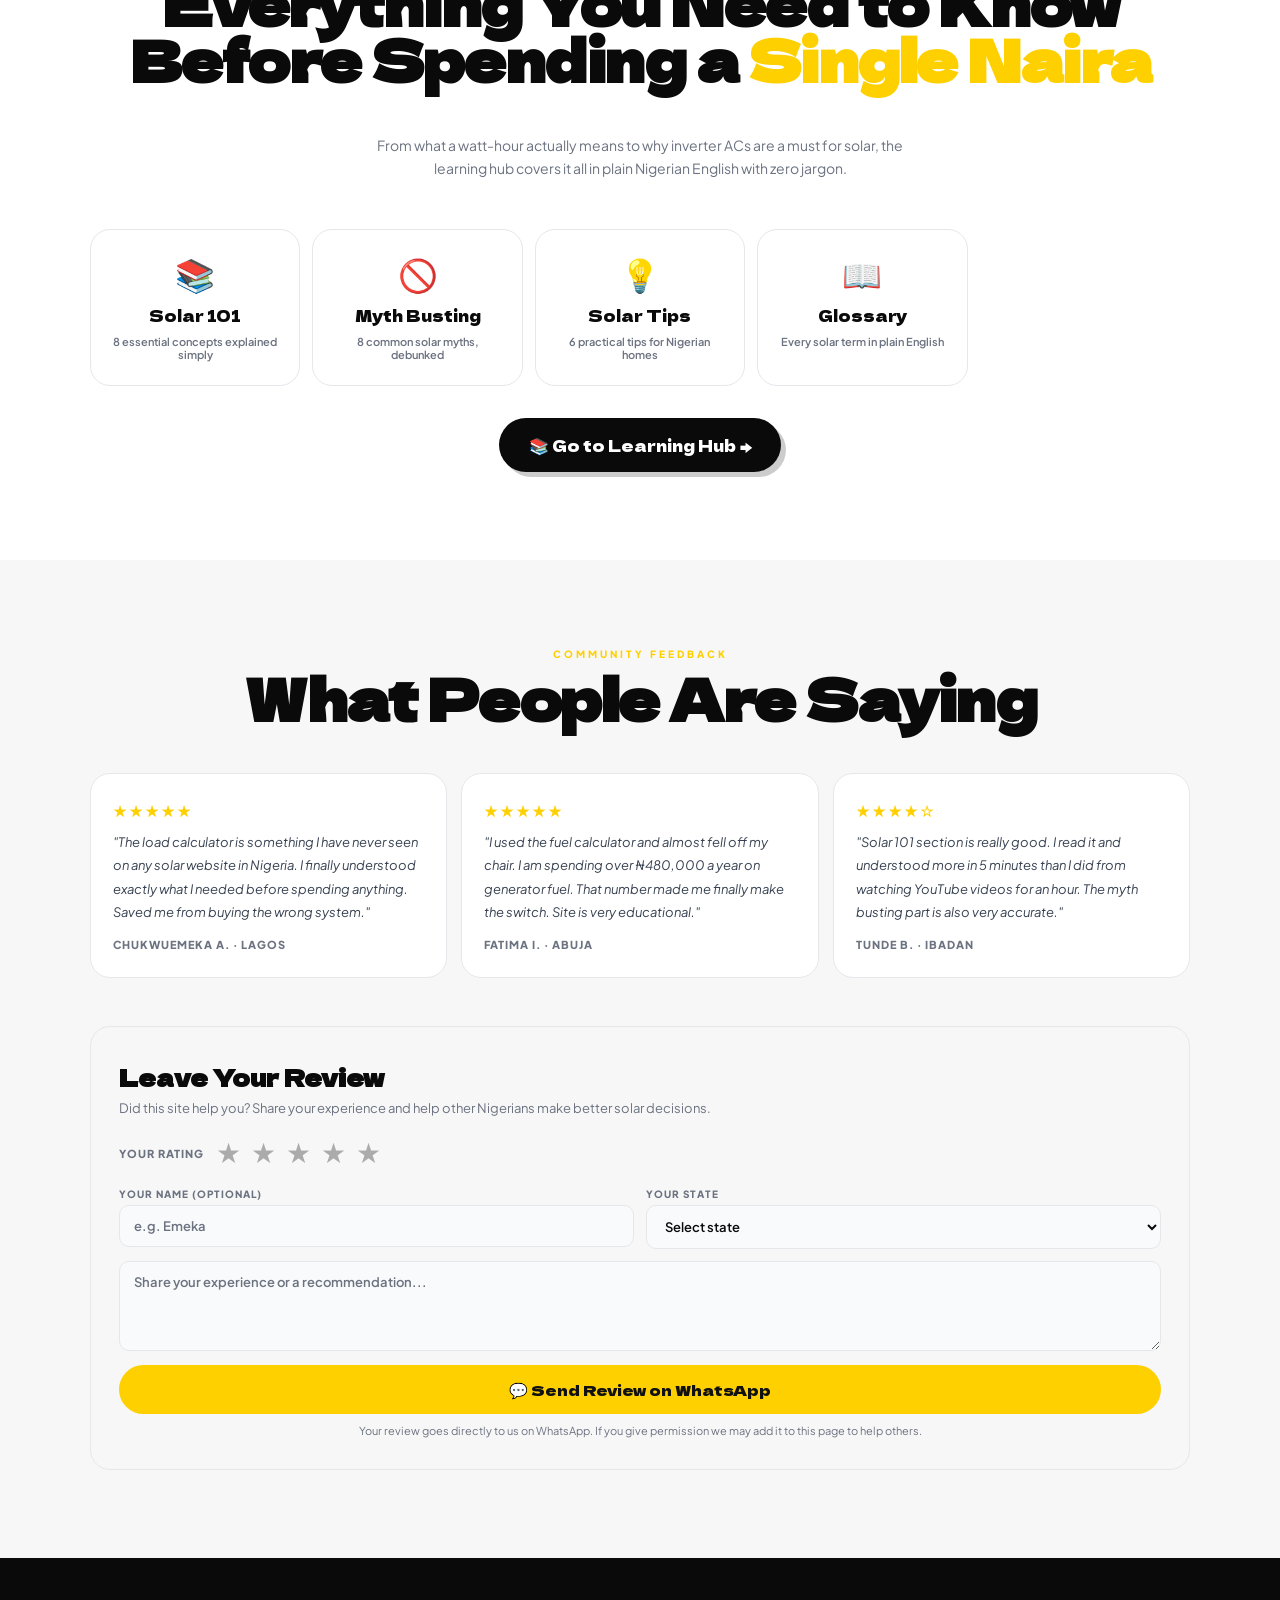
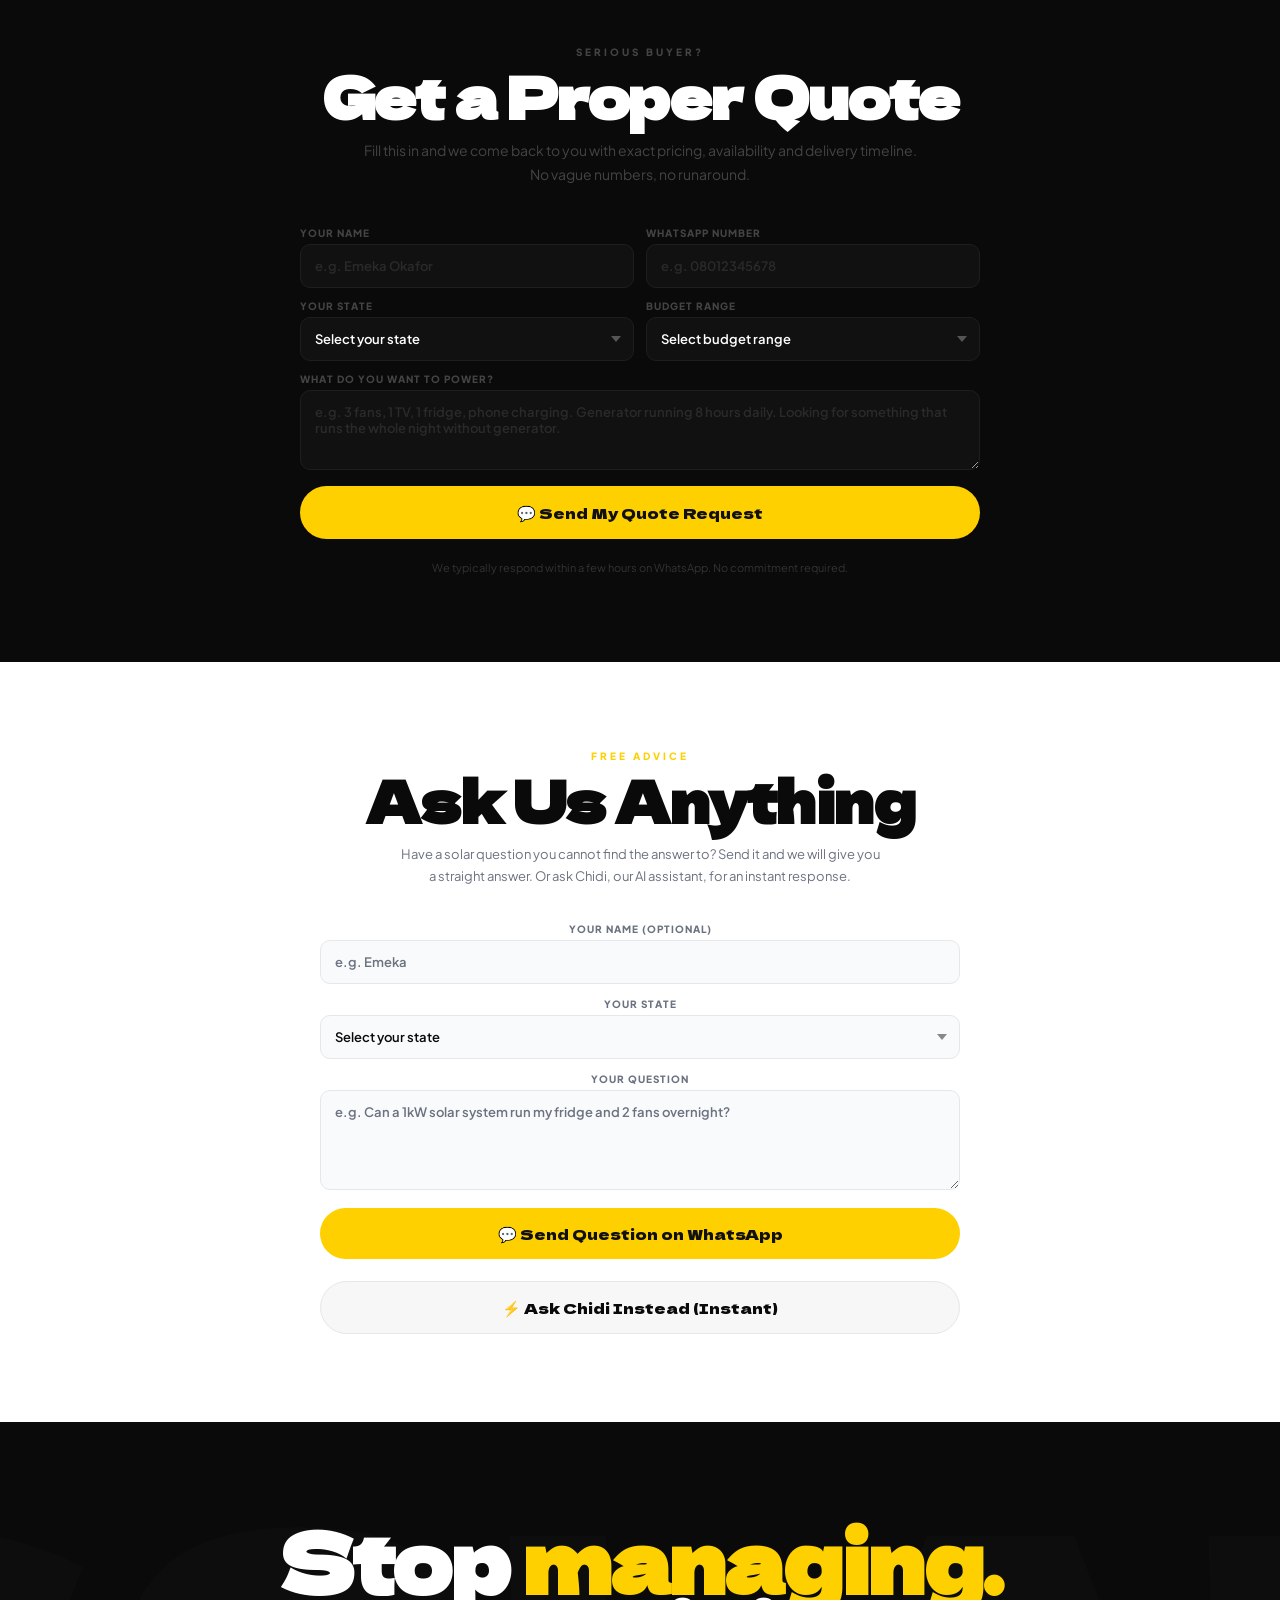
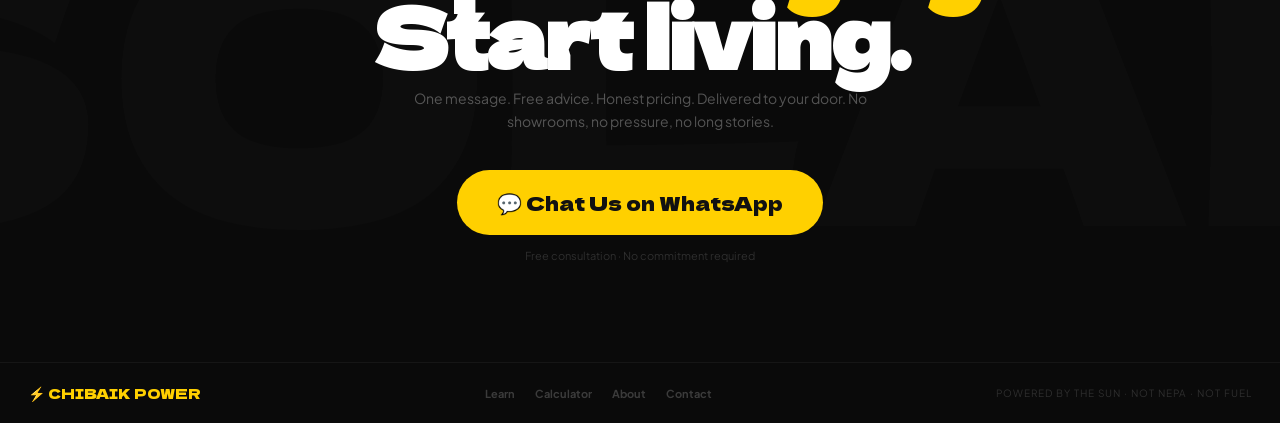
==== commit ac5235c8: "Add files via upload" ====
--- a/index.html
+++ b/index.html
@@ -499,9 +499,120 @@
 <!-- CALC TOAST -->
 <div class="calc-toast" id="calcToast"></div>
 
-<!-- CALCULATOR LINK: Removed duplicate overlay. Users navigate to calculator.html for full experience. -->
-
-<!-- WA MODAL: Removed. Simplified to WhatsApp-only flow. -->
+<!-- LOAD CALCULATOR OVERLAY -->
+<div class="calc-ov" id="calcOv">
+  <div class="calc-nav-bar">
+    <div class="calc-logo">⚡ CHIBAIK POWER</div>
+    <button class="calc-close-btn" onclick="closeCalc()">✕ Close</button>
+  </div>
+  <div class="calc-pg on" id="calcPg" style="align-self:flex-start;width:100%">
+    <h1 class="calc-h">What's Your <em>Load?</em></h1>
+    <p class="calc-hint">Select every appliance you want to power and choose the variant that matches yours.</p>
+    <div class="ctabs" id="ctabs"></div>
+    <div class="agrid" id="agrid"></div>
+  </div>
+  <div class="calc-pg" id="resPg" style="align-self:flex-start;width:100%">
+    <button class="back-btn" onclick="showCalcPg()">← Back to Calculator</button>
+    <div class="load-banner">
+      <p>Your Total Load</p>
+      <div class="load-big"><span id="loadNum">0</span><small> W</small></div>
+    </div>
+    <div class="rtabs">
+      <button class="rtab on" onclick="switchRTab('gen',this)">⚡ Solar Power Station</button>
+      <button class="rtab" onclick="switchRTab('solar',this)">🌞 Let There Be Light</button>
+    </div>
+    <div class="calc-share-bar">
+      <p>Share Your Load Profile</p>
+      <div class="calc-share-btns">
+        <button class="share-btn share-wa" onclick="shareCalc('whatsapp')">💬 WhatsApp</button>
+        <button class="share-btn share-tw" onclick="shareCalc('twitter')">𝕏 Twitter</button>
+        <button class="share-btn share-cp" onclick="shareCalc('copy')" id="calcCopyBtn">📋 Copy</button>
+      </div>
+    </div>
+    <div class="rpanel on" id="rp-gen">
+      <div class="batt-note"><span class="ni">⚠️</span><p><strong>Note:</strong> More appliances running at once means faster battery drain. Running fewer at a time gives you longer battery life.</p></div>
+      <div class="disc-box disc-gen">
+        <div class="disc-side"><h4>✅ Advantages</h4><div class="disc-item"><span>•</span>Lower upfront cost</div><div class="disc-item"><span>•</span>Plug and play, no installation</div><div class="disc-item"><span>•</span>Portable, move it anywhere</div></div>
+        <div class="disc-side"><h4>❌ Limitations</h4><div class="disc-item"><span>•</span>Cannot be upgraded as load grows</div><div class="disc-item"><span>•</span>Fixed capacity, what you buy is final</div></div>
+      </div>
+      <div class="rgrid" id="rg-gen"></div>
+    </div>
+    <div class="rpanel" id="rp-solar">
+      <div class="batt-note"><span class="ni">⚠️</span><p><strong>Note:</strong> Duration shown is battery-only backup at night. During daylight your panels continuously recharge, giving far longer overall runtime.</p></div>
+      <div class="sol-config">
+        <div class="sol-config-section">
+          <div class="sol-config-label">1. Choose Battery Type</div>
+          <div class="sol-sel-group" id="battBtns">
+            <button class="sol-sel-btn on" onclick="setSolarBatt('lithium',this)">⚡ Lithium (LiFePO4)</button>
+            <button class="sol-sel-btn" onclick="setSolarBatt('tubular',this)">🔋 Tubular (Lead-Acid)</button>
+          </div>
+        </div>
+        <div class="sol-config-section">
+          <div class="sol-config-label">2. Choose Battery Size</div>
+          <div class="sol-sel-group" id="battSizeBtns"></div>
+        </div>
+        <div class="sol-config-section">
+          <div class="sol-config-label">3. Number of Batteries</div>
+          <div class="sol-counter-row">
+            <button class="sol-cnt-btn sol-cnt-minus" onclick="changeBattCount(-1)">−</button>
+            <div class="sol-cnt-display"><span class="sol-cnt-num" id="battCount">1</span><span class="sol-cnt-unit">battery</span></div>
+            <button class="sol-cnt-btn sol-cnt-plus" onclick="changeBattCount(1)">+</button>
+            <div class="sol-cnt-result"><span class="sol-cnt-result-val" id="battTotalKwh">0kWh</span><span class="sol-cnt-result-lbl">total storage</span></div>
+          </div>
+          <div class="sol-insight" id="battInsight"></div>
+        </div>
+        <div class="sol-config-section">
+          <div class="sol-config-label">4. Choose Panel Size</div>
+          <div class="sol-sel-group" id="panelBtns">
+            <button class="sol-sel-btn" onclick="setSolarPanel(200,this)">200W</button>
+            <button class="sol-sel-btn on" onclick="setSolarPanel(300,this)">300W</button>
+            <button class="sol-sel-btn" onclick="setSolarPanel(400,this)">400W</button>
+            <button class="sol-sel-btn" onclick="setSolarPanel(450,this)">450W</button>
+            <button class="sol-sel-btn" onclick="setSolarPanel(550,this)">550W</button>
+          </div>
+        </div>
+        <div class="sol-config-section">
+          <div class="sol-config-label">5. Number of Panels</div>
+          <div class="sol-counter-row">
+            <button class="sol-cnt-btn sol-cnt-minus" onclick="changePanelCount(-1)">−</button>
+            <div class="sol-cnt-display"><span class="sol-cnt-num" id="panelCount">2</span><span class="sol-cnt-unit">panels</span></div>
+            <button class="sol-cnt-btn sol-cnt-plus" onclick="changePanelCount(1)">+</button>
+            <div class="sol-cnt-result"><span class="sol-cnt-result-val" id="panelTotalW">600W</span><span class="sol-cnt-result-lbl">total generation</span></div>
+          </div>
+          <div class="sol-insight" id="panelInsight"></div>
+        </div>
+      </div>
+      <div class="batt-compare" id="battCompare"></div>
+      <div class="disc-box disc-sol">
+        <div class="disc-side"><h4>✅ Advantages</h4><div class="disc-item"><span>•</span>Expandable, add panels or batteries later</div><div class="disc-item"><span>•</span>Best long-term investment</div><div class="disc-item"><span>•</span>Scales as your needs grow</div></div>
+        <div class="disc-side"><h4>❌ Limitations</h4><div class="disc-item"><span>•</span>Higher upfront cost</div><div class="disc-item"><span>•</span>Requires professional installation</div></div>
+      </div>
+      <div class="rgrid" id="rg-solar"></div>
+    </div>
+  </div>
+</div>
+
+<div class="total-bar" id="totalBar">
+  <div class="tb-l"><span class="tb-lbl">Total Load</span><span class="tb-w" id="tb-w">0</span><span class="tb-u">Watts</span></div>
+  <div class="tb-r">
+    <button class="tb-reset" onclick="resetAll()">↺ Reset</button>
+    <button class="tb-rec" id="tb-rec" disabled onclick="showRes()">See Recommendations →</button>
+  </div>
+</div>
+
+<!-- WA MODAL -->
+<div class="wa-ov" id="waOv" onclick="closeWaOut(event)">
+  <div class="wa-box">
+    <button class="wa-x" onclick="closeWa()">✕</button>
+    <span class="wa-icon">💬</span>
+    <h3 class="wa-title">Ask If Available</h3>
+    <p class="wa-item">Enquiring about:<br><strong id="waItem">—</strong></p>
+    <label class="wa-lbl" for="waName">Your Name (optional)</label>
+    <input class="wa-inp" id="waName" type="text" placeholder="e.g. Emeka, Amara..." maxlength="50">
+    <button class="wa-send" onclick="sendWa()">💬 Send Message on WhatsApp</button>
+    <button class="wa-skip" onclick="sendWaAnon()">Skip, chat without my name</button>
+  </div>
+</div>
 
 <!-- LEARN PREVIEW STYLES (inline so they don't bloat style.css) -->
 <style>
@@ -514,40 +625,6 @@
 .learn-prev-sub { font-size: 11px; color: var(--text-muted); font-weight: 600; }
 </style>
 
-<!-- CHIDI AI CHAT WIDGET -->
-<div class="chat-widget" id="chatWidget">
-  <div class="chat-window" id="chatWindow">
-    <div class="chat-header">
-      <div class="chat-avatar">⚡</div>
-      <div class="chat-header-info">
-        <div class="chat-name">Chidi</div>
-        <div class="chat-status">● Online · Solar AI Assistant</div>
-      </div>
-      <button class="chat-close" onclick="toggleChat()">✕</button>
-    </div>
-    <div class="chat-messages" id="chatMessages">
-      <div class="chat-msg bot">
-        <div class="chat-msg-bubble">Hey! I am Chidi, your solar assistant. Ask me anything about solar energy in Nigeria.</div>
-        <div class="chat-msg-time">Just now</div>
-      </div>
-    </div>
-    <div class="chat-typing" id="chatTyping"><span></span><span></span><span></span></div>
-    <div class="chat-suggestions" id="chatSuggestions">
-      <button class="chat-sug" onclick="sendSuggestion(this)">Can solar run my AC?</button>
-      <button class="chat-sug" onclick="sendSuggestion(this)">What battery should I buy?</button>
-      <button class="chat-sug" onclick="sendSuggestion(this)">Lithium vs Tubular?</button>
-    </div>
-    <div class="chat-footer">
-      <input class="chat-input" id="chatInput" type="text" placeholder="Ask Chidi anything about solar..." maxlength="500">
-      <button class="chat-send" id="chatSend" onclick="sendChat()">➤</button>
-    </div>
-  </div>
-  <div class="chat-bubble" onclick="toggleChat()">
-    <span>⚡</span>
-    <span class="chat-bubble-label">Ask Chidi</span>
-  </div>
-</div>
-
 <script src="script.js"></script>
 </body>
 </html>
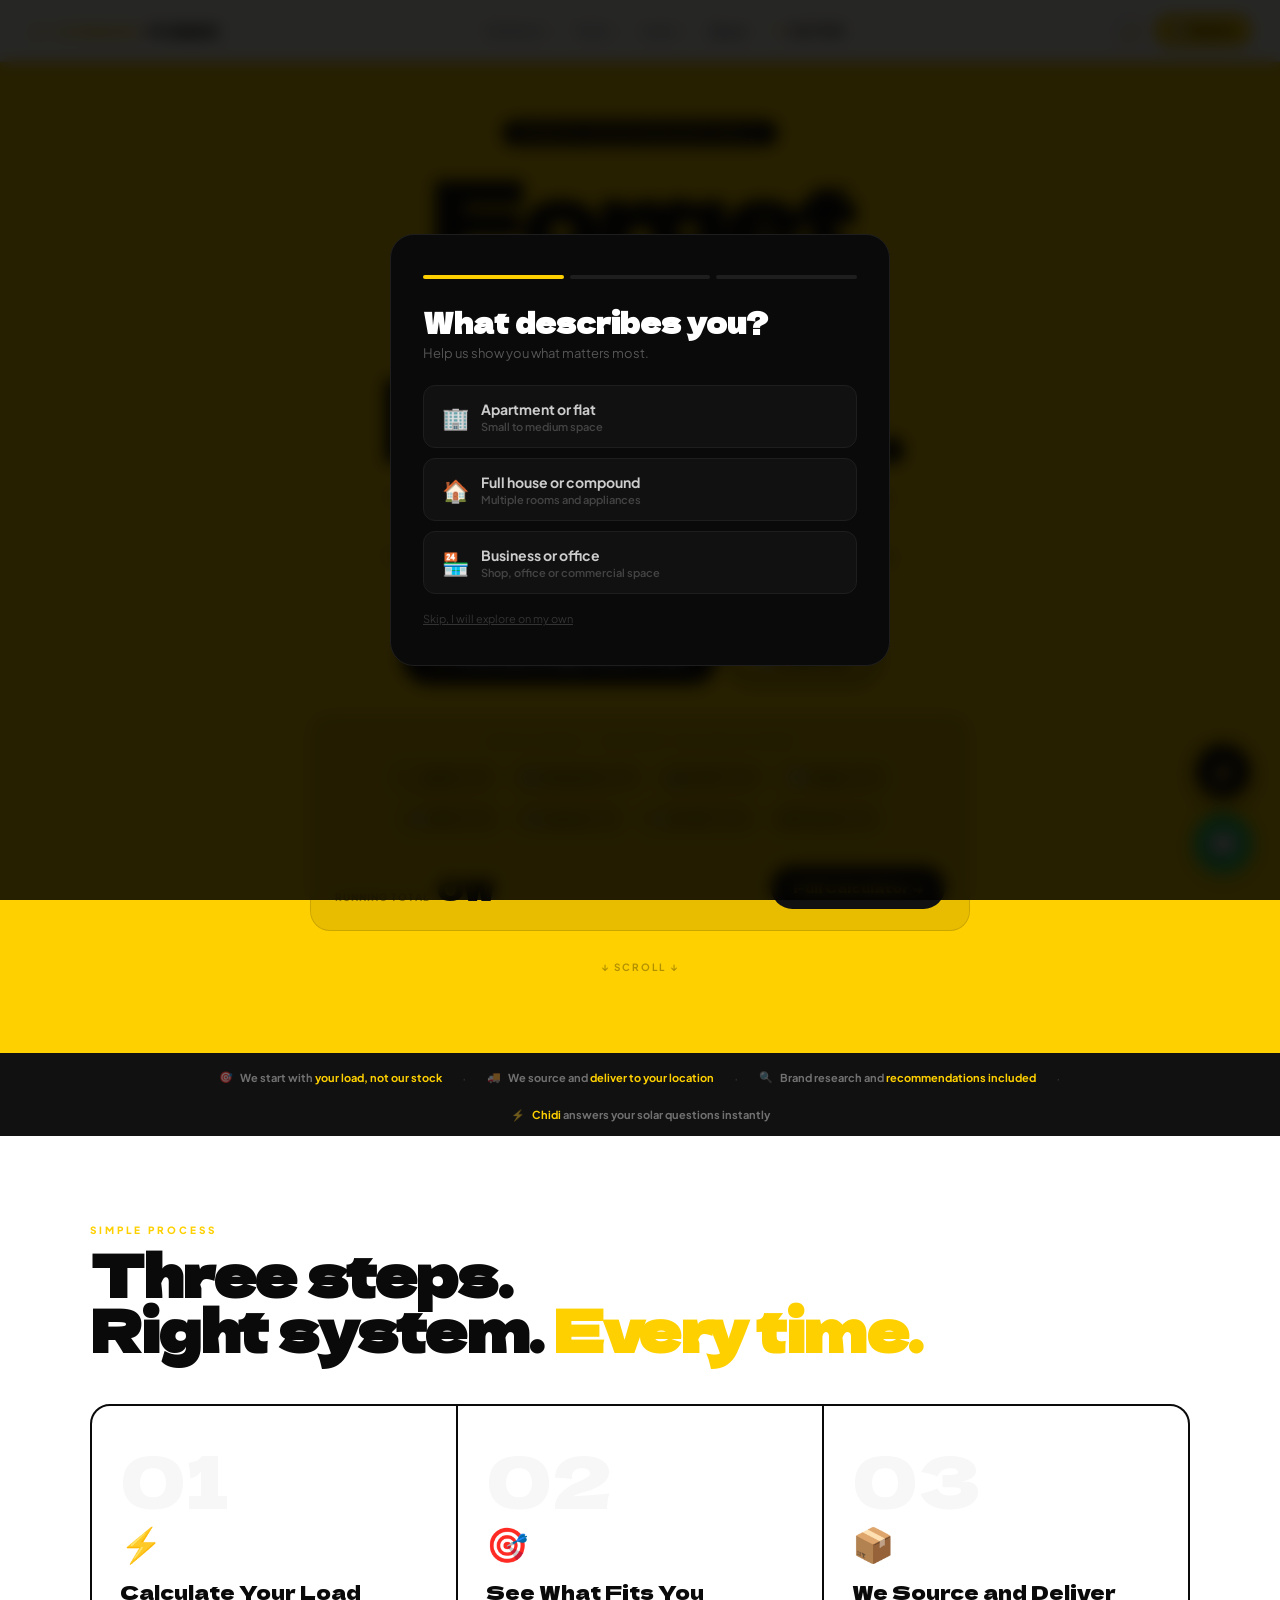
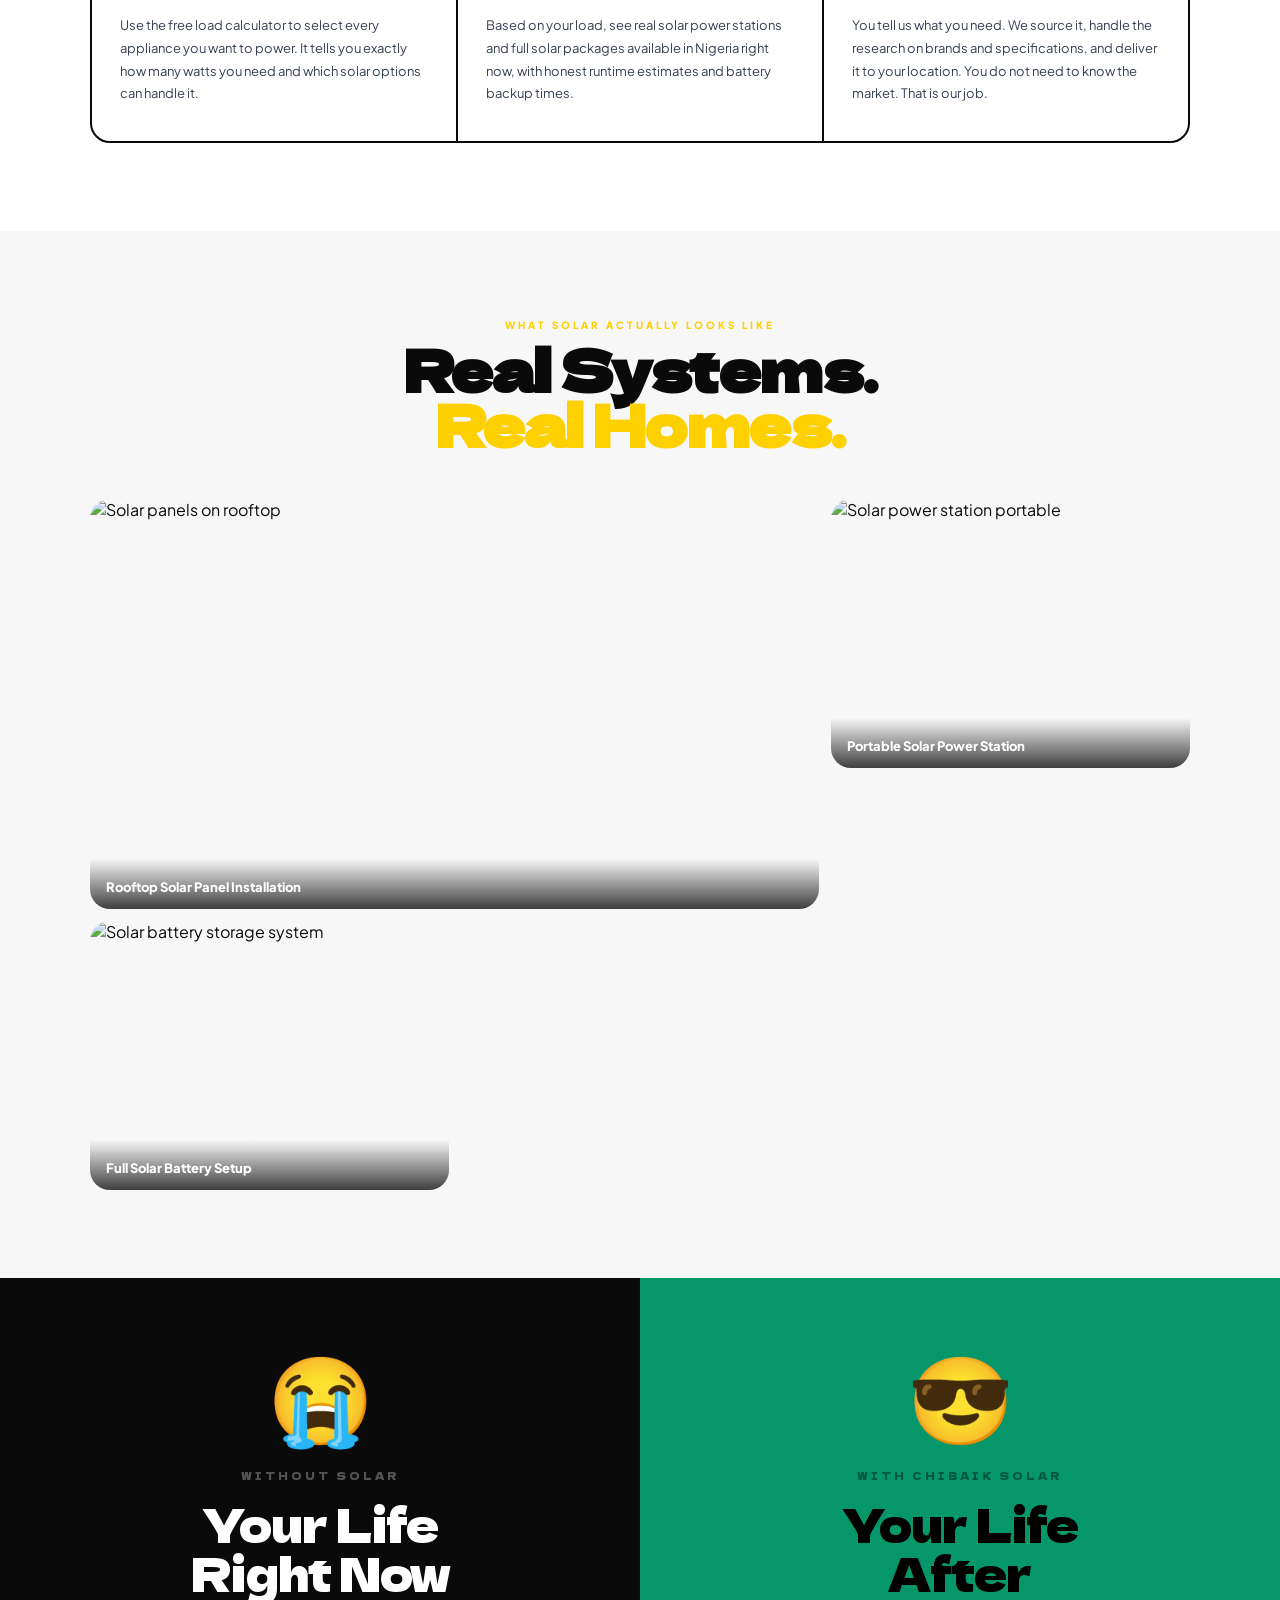
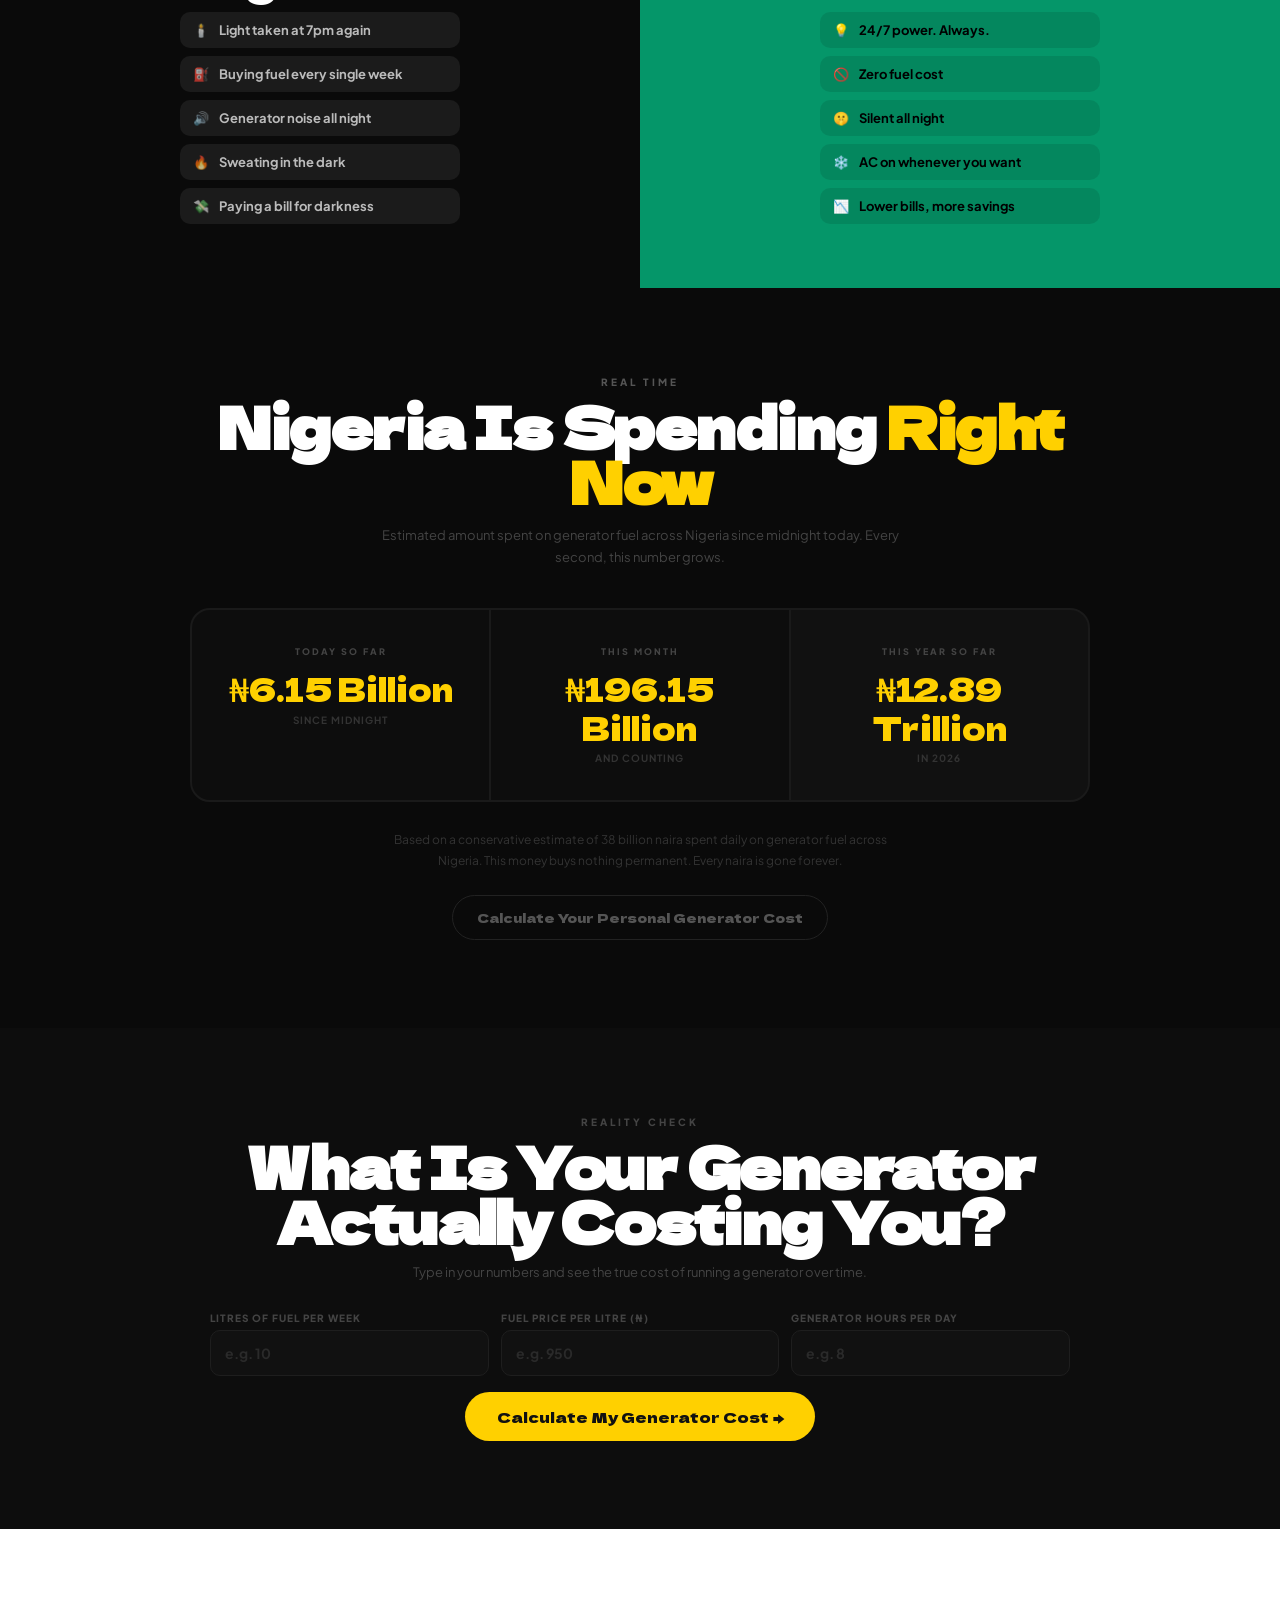
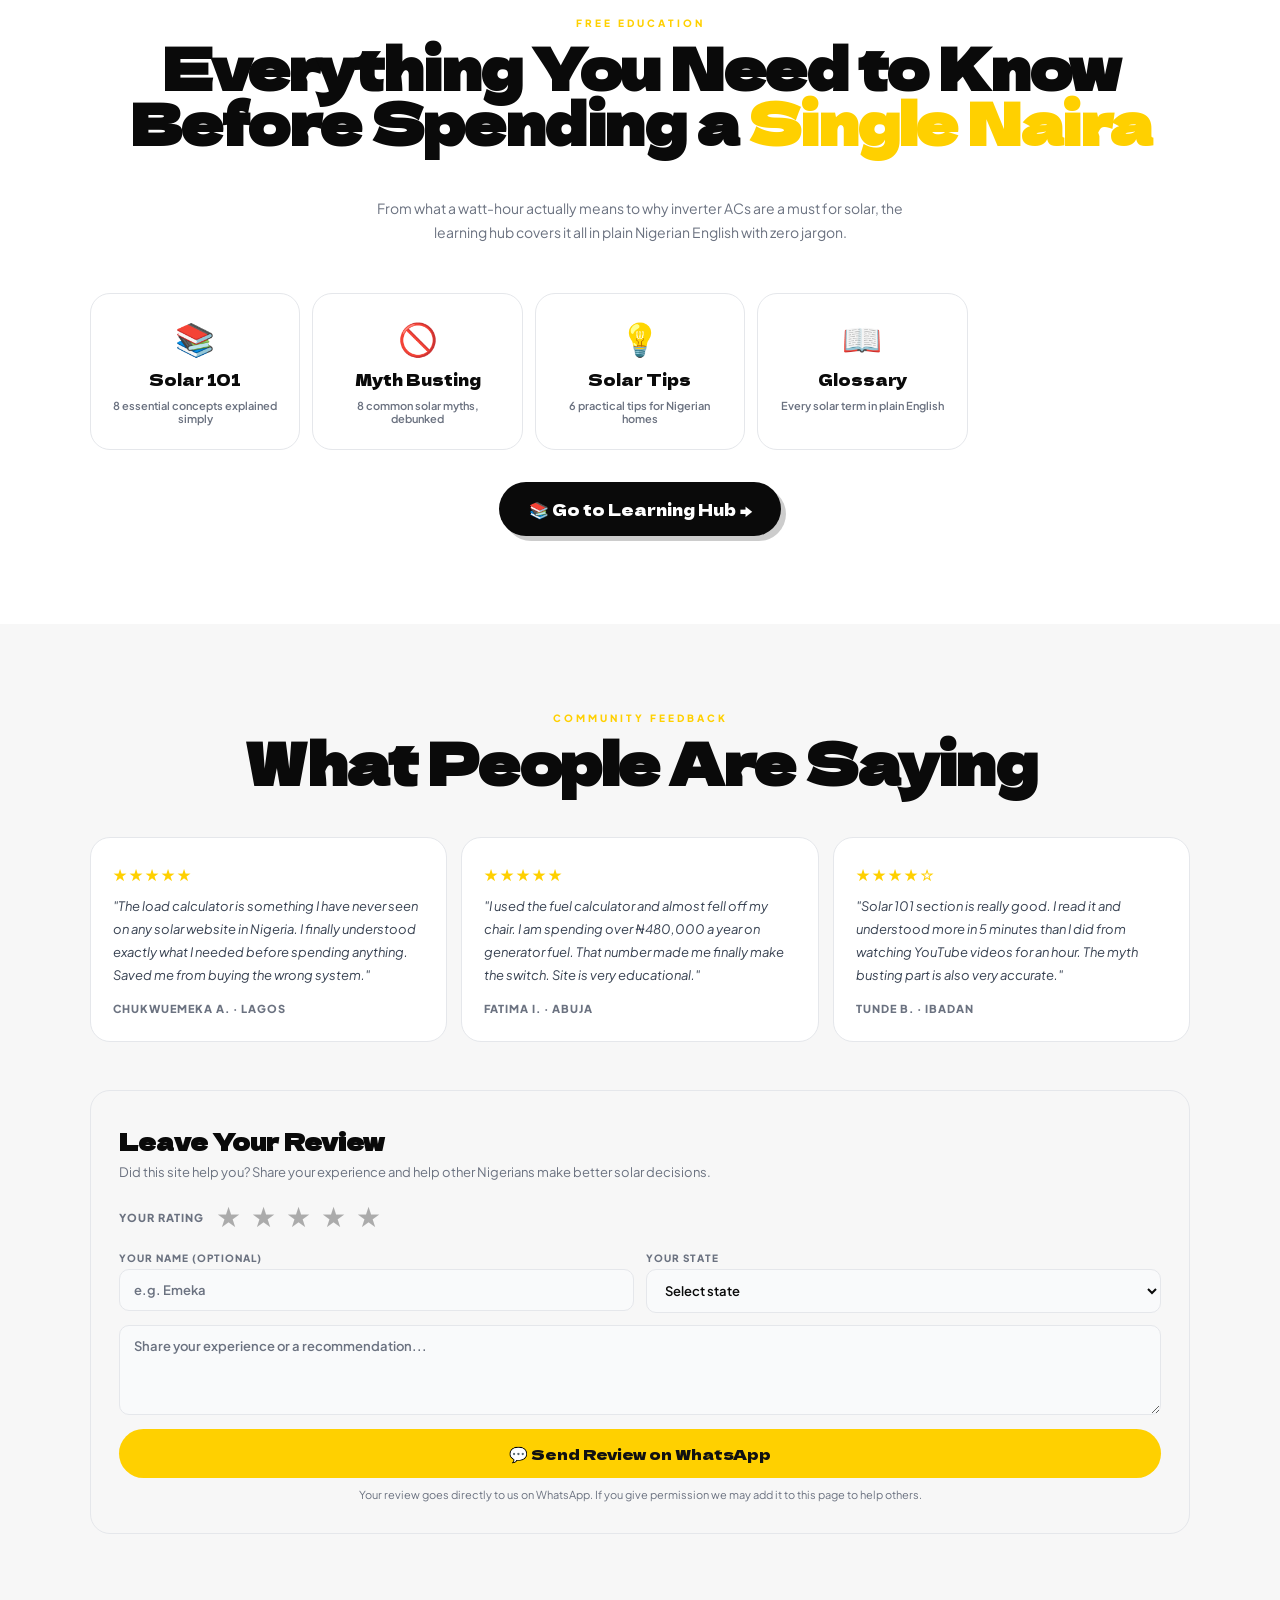
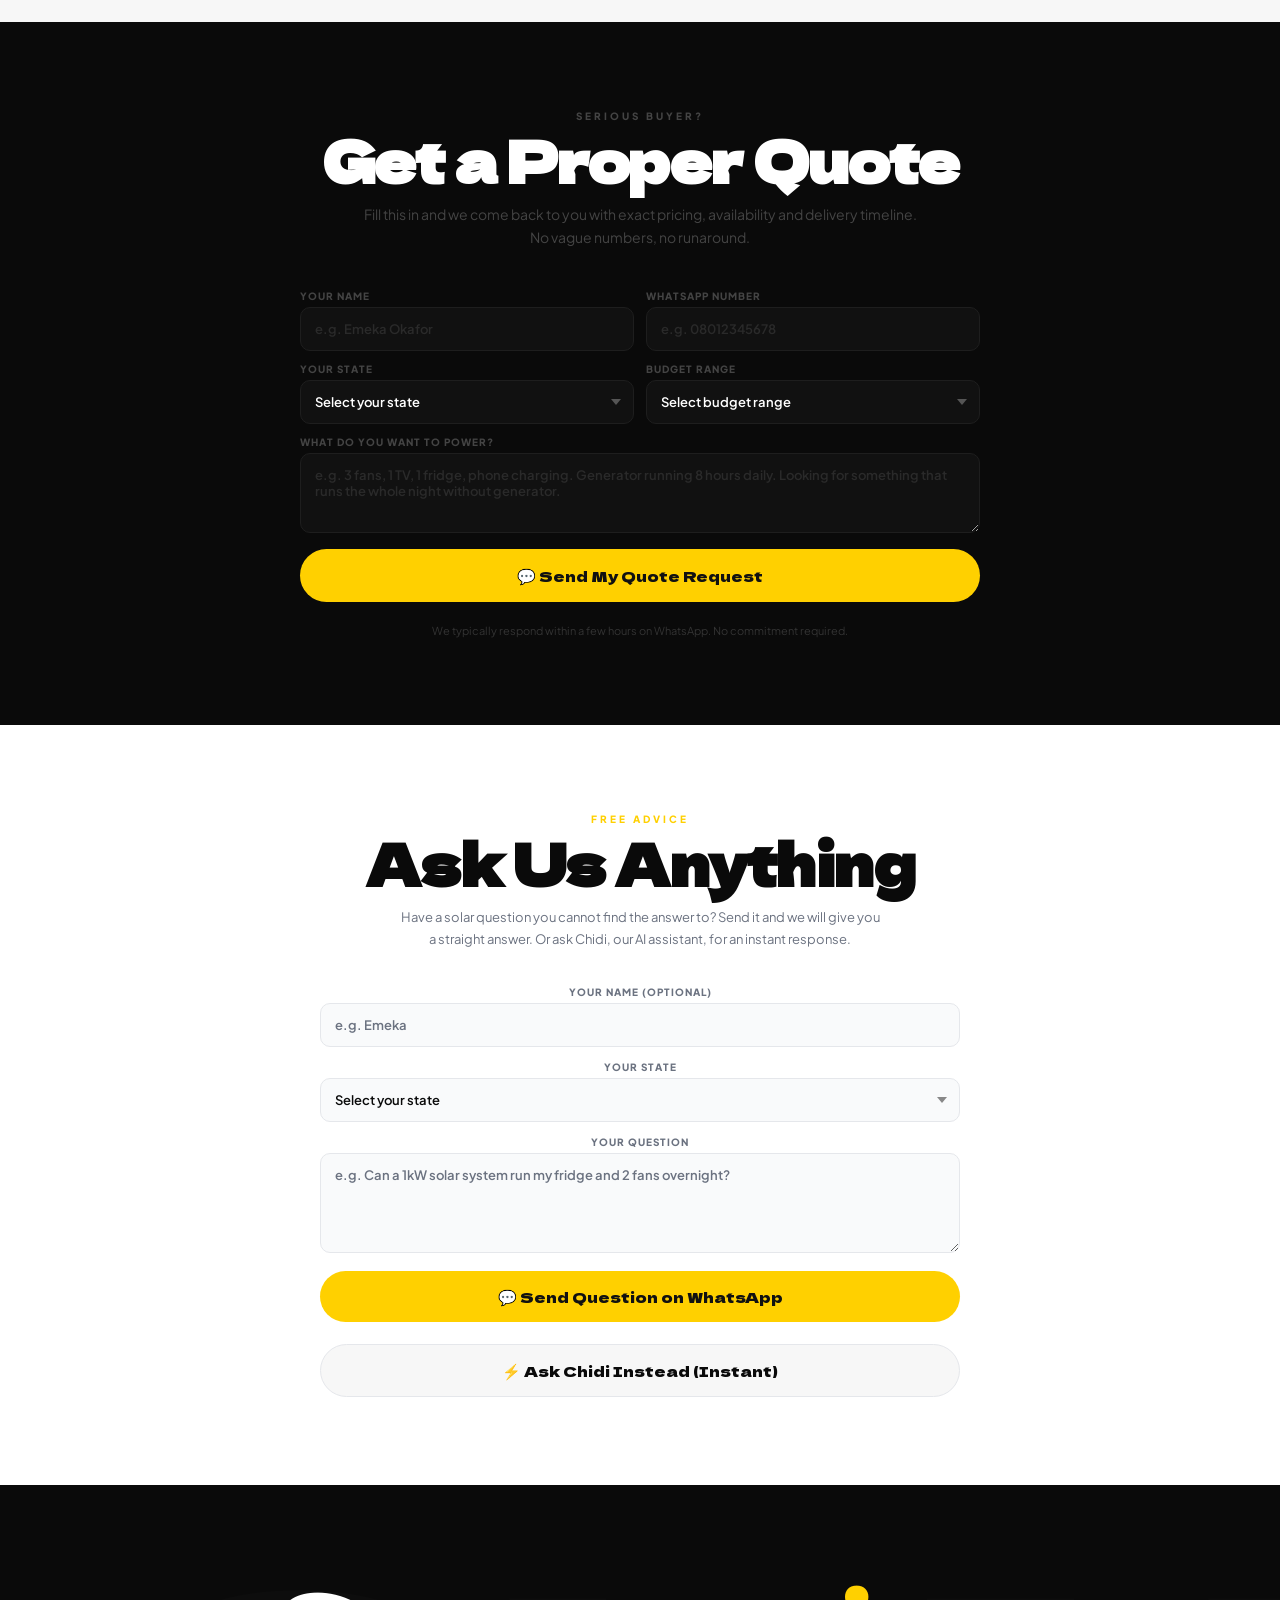
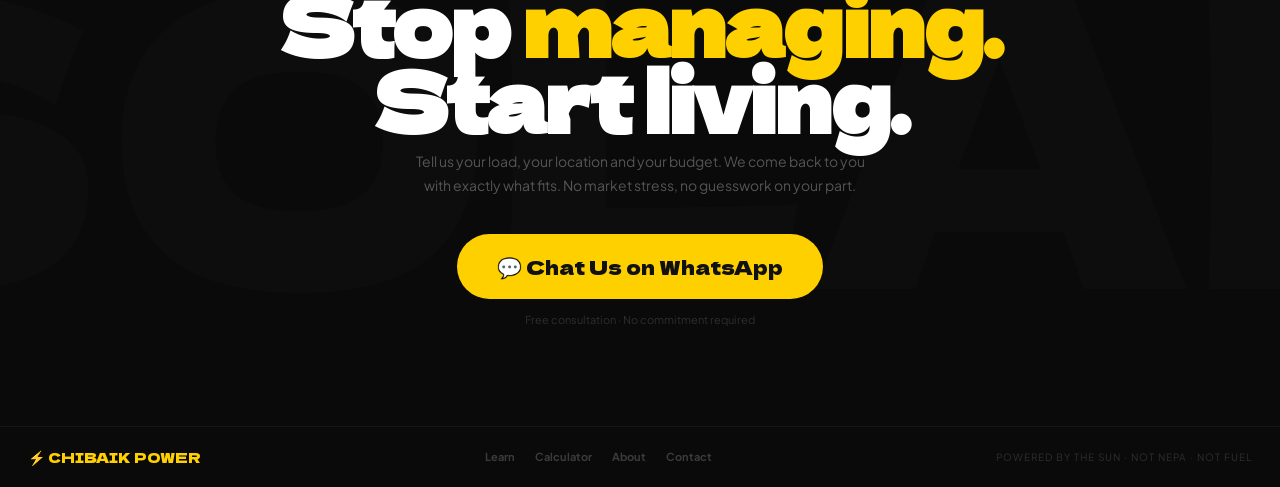
==== commit aeac1e79: "Add files via upload" ====
--- a/index.html
+++ b/index.html
@@ -131,7 +131,7 @@
   <div class="hero-img"></div>
   <span class="hero-badge">Nigeria's Solar Resource Hub ⚡</span>
   <h1>Forget<br><span class="strike">NEPA</span><br>Forever.</h1>
-  <p class="hero-sub">Learn everything about solar, calculate your exact power needs and get the right system delivered anywhere in Nigeria. Free, honest, no pressure.</p>
+  <p class="hero-sub">Most Nigerians walk into a solar purchase confused and walk out with the wrong system. This site exists to change that. Calculate your load, understand your options and get exactly what your home needs delivered to you.</p>
   <div class="hero-btns">
     <button class="btn-dark" onclick="openCalc()">⚡ Calculate My Load Free</button>
     <a class="btn-outline" href="https://wa.me/+2347057027857" target="_blank">💬 Chat Us</a>
@@ -153,13 +153,13 @@
 <!-- TRUST BAR -->
 <div class="trust">
   <div class="trust-inner">
-    <div class="t-item"><span>🆓</span><span>Free consultation, <strong>zero pressure</strong></span></div>
+    <div class="t-item"><span>🎯</span><span>We start with <strong>your load, not our stock</strong></span></div>
     <span class="t-dot">·</span>
-    <div class="t-item"><span>🚚</span><span>Delivery <strong>anywhere in Nigeria</strong></span></div>
+    <div class="t-item"><span>🚚</span><span>We source and <strong>deliver to your location</strong></span></div>
     <span class="t-dot">·</span>
-    <div class="t-item"><span>✅</span><span>Sourced from <strong>trusted suppliers</strong></span></div>
+    <div class="t-item"><span>🔍</span><span>Brand research and <strong>recommendations included</strong></span></div>
     <span class="t-dot">·</span>
-    <div class="t-item"><span>⚡</span><span><strong>AI solar assistant</strong> available now</span></div>
+    <div class="t-item"><span>⚡</span><span><strong>Chidi</strong> answers your solar questions instantly</span></div>
   </div>
 </div>
 
@@ -185,7 +185,7 @@
         <div class="step-n">03</div>
         <span class="step-icon">📦</span>
         <div class="step-title">We Source and Deliver</div>
-        <p class="step-desc">No showroom needed. You pick what you want, we source it from trusted Nigerian suppliers and deliver it straight to your door anywhere in the country.</p>
+        <p class="step-desc">You tell us what you need. We source it, handle the research on brands and specifications, and deliver it to your location. You do not need to know the market. That is our job.</p>
       </div>
     </div>
   </div>
@@ -440,7 +440,7 @@
 <section class="cta-sec">
   <div class="cta-bg">SOLAR</div>
   <h2 class="anim">Stop <em>managing.</em><br>Start living.</h2>
-  <p class="cta-sub anim d1">One message. Free advice. Honest pricing. Delivered to your door. No showrooms, no pressure, no long stories.</p>
+  <p class="cta-sub anim d1">Tell us your load, your location and your budget. We come back to you with exactly what fits. No market stress, no guesswork on your part.</p>
   <a class="cta-wa anim d2" href="https://wa.me/+2347057027857" target="_blank">💬 Chat Us on WhatsApp</a>
   <p class="cta-note anim d3">Free consultation · No commitment required</p>
 </section>
--- a/style.css
+++ b/style.css
@@ -218,16 +218,15 @@
   background: none;
   border: var(--border);
   border-radius: 8px;
-  width: 40px; height: 40px;
+  width: 36px; height: 36px;
   cursor: pointer;
-  font-size: 18px;
+  font-size: 16px;
   color: var(--text);
   align-items: center;
   justify-content: center;
   transition: all .2s;
   flex-shrink: 0;
 }
-.hamburger:hover { background: var(--bg-alt); }
 
 .mob-nav {
   position: fixed;
@@ -1365,86 +1364,44 @@
    RESPONSIVE
 ============================================================ */
 @media (max-width: 768px) {
-  /* NAV */
-  nav { padding: 0 14px; height: 56px; gap: 8px; }
-  .nav-center { display: none !important; }
+  .compare { grid-template-columns: 1fr; }
+  .cmp-b, .cmp-a { padding: 48px 24px; min-height: 50vh; }
+  nav { padding: 0 16px; gap: 8px; }
+  .nav-center { display: none; }
   .nav-cta { display: none; }
-  .hamburger { display: flex !important; }
-  .mob-nav { top: 56px; max-height: calc(100vh - 56px); }
-
-  /* HERO */
-  .hero { padding: 80px 16px 48px; }
-  .hero-quickcalc { padding: 14px 12px; margin-top: 20px; }
-
-  /* SECTIONS */
-  .section { padding: 56px 16px; }
-  .sec-h { margin-bottom: 28px; }
-  .inner, .inner-sm, .inner-xs { padding: 0; }
-
-  /* COMPARE */
-  .compare { grid-template-columns: 1fr; }
-  .cmp-b, .cmp-a { padding: 40px 20px; min-height: auto; }
-
-  /* SHOWCASE */
+  .hamburger { display: flex; flex-shrink: 0; }
+  .showcase { grid-template-columns: 1fr 1fr; }
+  .showcase-item:first-child { grid-column: span 2; }
+  footer { flex-direction: column; text-align: center; }
+  .f-links { justify-content: center; }
+  .disc-box { grid-template-columns: 1fr; }
+  .agrid { grid-template-columns: repeat(auto-fill, minmax(148px, 1fr)); }
+  .total-bar { flex-direction: column; padding: 10px 14px; }
+  .tb-r { width: 100%; justify-content: center; }
+  .calc-pg { padding: 28px 16px 150px; }
+  .calc-share-bar { flex-direction: column; align-items: flex-start; }
+  .trust-inner { gap: 12px; }
+  .t-dot { display: none; }
+  .chat-window { width: 300px; right: -10px; }
+  .chat-widget { bottom: 90px; right: 16px; }
+  .wa-float { bottom: 20px; right: 16px; width: 52px; height: 52px; font-size: 22px; }
+  .quiz-box { padding: 28px 20px; }
   .showcase { grid-template-columns: 1fr; }
-  .showcase-item:first-child { grid-column: span 1; aspect-ratio: 16/9; }
-
-  /* STEPS */
-  .steps { grid-template-columns: 1fr; }
-
-  /* FOOTER */
-  footer { flex-direction: column; text-align: center; padding: 20px 16px; }
-  .f-links { justify-content: center; flex-wrap: wrap; }
-
-  /* CALCULATOR */
-  .disc-box { grid-template-columns: 1fr; }
-  .agrid { grid-template-columns: repeat(auto-fill, minmax(140px, 1fr)); }
-  .total-bar { flex-direction: column; padding: 10px 14px; gap: 8px; }
-  .tb-r { width: 100%; justify-content: center; }
-  .calc-pg { padding: 24px 14px 150px; }
-  .calc-share-bar { flex-direction: column; align-items: flex-start; gap: 8px; }
+  .showcase-item:first-child { grid-column: span 1; }
   .batt-info { grid-template-columns: 1fr; }
-  .rgrid { grid-template-columns: 1fr; }
-  .calc-page-tabs { padding: 10px 14px 0; gap: 4px; }
-  .calc-page-tab { font-size: 12px; padding: 8px 12px 10px; }
-
-  /* TRUST */
-  .trust-inner { gap: 10px; flex-direction: column; align-items: flex-start; padding: 0 4px; }
-  .t-dot { display: none; }
-
-  /* CHAT */
-  .chat-window { width: calc(100vw - 28px); right: -4px; }
-  .chat-widget { bottom: 86px; right: 14px; }
-
-  /* WA FLOAT */
-  .wa-float { bottom: 18px; right: 14px; width: 50px; height: 50px; font-size: 20px; }
-
-  /* QUIZ */
-  .quiz-box { padding: 24px 16px; margin: 12px; }
-
-  /* FORMS */
   .review-fields { grid-template-columns: 1fr; }
   .quote-row { grid-template-columns: 1fr; }
   .sol-sel-row { flex-direction: column; align-items: flex-start; }
-
-  /* PAGE CARDS / CONTACT */
-  .page-cards { grid-template-columns: 1fr; }
-  .contact-quick { grid-template-columns: 1fr 1fr; }
-  .reviews-grid { grid-template-columns: 1fr; }
-  .site-footer .footer-grid { grid-template-columns: 1fr; gap: 28px; }
-  .footer-bottom { flex-direction: column; text-align: center; }
 }
 
 @media (max-width: 480px) {
-  nav { padding: 0 12px; }
+  .hero h1 { letter-spacing: -2px; }
+  .hero-quickcalc { padding: 16px 14px; }
+  .hero-chip { font-size: 11px; padding: 7px 11px; }
+  .chat-window { width: calc(100vw - 32px); right: -8px; }
   .logo { font-size: 13px; }
-  .theme-btn { width: 34px; height: 34px; font-size: 14px; }
-  .hero h1 { letter-spacing: -1px; }
-  .hero-quickcalc { padding: 12px 10px; }
-  .hero-chip { font-size: 11px; padding: 6px 10px; }
-  .chat-window { width: calc(100vw - 20px); right: 0; }
-  .contact-quick { grid-template-columns: 1fr; }
-  .calc-page-tab { font-size: 11px; padding: 7px 10px 9px; }
+  .theme-btn { width: 32px; height: 32px; font-size: 14px; }
+  .hamburger { width: 32px; height: 32px; font-size: 15px; }
 }
 
 /* ============================================================
@@ -1506,171 +1463,193 @@
 }
 
 /* ============================================================
-   PAGE HERO (learn.html, about.html inner pages)
+   FOUNDER PROFILE CARD
+============================================================ */
+.founder-card {
+  display: flex;
+  align-items: center;
+  gap: 32px;
+  background: var(--bg-card);
+  border: var(--border);
+  border-radius: var(--radius);
+  padding: 32px;
+  margin-bottom: 48px;
+  transition: background .3s, border-color .3s;
+}
+.founder-photo-wrap {
+  flex-shrink: 0;
+  width: 120px;
+  height: 120px;
+  border-radius: 50%;
+  overflow: hidden;
+  border: 3px solid var(--pri);
+  box-shadow: 0 0 0 6px var(--pri-glow);
+}
+.founder-photo {
+  width: 100%;
+  height: 100%;
+  object-fit: cover;
+  object-position: center top;
+}
+.founder-info { flex: 1; }
+.founder-name {
+  font-family: 'Dela Gothic One', sans-serif;
+  font-size: 26px;
+  color: var(--text);
+  margin-bottom: 4px;
+  transition: color .3s;
+}
+.founder-role {
+  font-size: 12px;
+  font-weight: 800;
+  text-transform: uppercase;
+  letter-spacing: 1.5px;
+  color: var(--pri);
+  margin-bottom: 10px;
+}
+.founder-bio {
+  font-size: 13px;
+  color: var(--text-dim);
+  line-height: 1.75;
+  margin-bottom: 16px;
+  transition: color .3s;
+}
+.founder-socials {
+  display: flex;
+  gap: 10px;
+  flex-wrap: wrap;
+}
+.founder-soc {
+  display: inline-flex;
+  align-items: center;
+  gap: 7px;
+  background: var(--bg-alt);
+  border: var(--border);
+  color: var(--text);
+  font-family: 'Plus Jakarta Sans', sans-serif;
+  font-weight: 700;
+  font-size: 12px;
+  padding: 8px 16px;
+  border-radius: 100px;
+  text-decoration: none;
+  transition: all .2s;
+}
+.founder-soc:hover {
+  background: var(--pri);
+  color: #111;
+  border-color: var(--pri);
+}
+@media (max-width: 600px) {
+  .founder-card {
+    flex-direction: column;
+    text-align: center;
+    gap: 20px;
+    padding: 24px 20px;
+  }
+  .founder-socials { justify-content: center; }
+}
+
+/* ============================================================
+   PAGE HERO (about, learn, calculator inner pages)
 ============================================================ */
 .page-hero {
-  padding: 110px 24px 56px;
-  background: var(--bg-alt);
-  border-bottom: var(--border);
+  padding: 100px 28px 56px;
+  margin-top: 0;
   text-align: center;
-  transition: background .3s;
 }
 .page-hero-eyebrow {
-  display: inline-block;
   font-size: 10px;
   font-weight: 800;
-  letter-spacing: 3px;
+  letter-spacing: 2px;
   text-transform: uppercase;
-  color: var(--pri);
-  margin-bottom: 14px;
+  margin-bottom: 16px;
+  display: inline-block;
 }
 .page-hero-h {
   font-family: 'Dela Gothic One', sans-serif;
-  font-size: clamp(28px, 6vw, 64px);
-  line-height: .95;
-  letter-spacing: -2px;
-  color: var(--text);
+  font-size: clamp(32px, 7vw, 64px);
+  line-height: 1;
+  letter-spacing: -1.5px;
   margin-bottom: 16px;
-  transition: color .3s;
 }
 .page-hero-sub {
   font-size: clamp(13px, 2vw, 16px);
-  color: var(--text-muted);
+  line-height: 1.7;
   max-width: 520px;
   margin: 0 auto;
-  line-height: 1.7;
-  transition: color .3s;
-}
-@media (max-width: 768px) {
-  .page-hero { padding: 82px 16px 40px; }
-  .page-hero-h { letter-spacing: -1px; }
-}
-
-/* ============================================================
-   LEARN TAB (alias fix — in case old class is still used)
-============================================================ */
-.learn-tab {
-  font-family: 'Plus Jakarta Sans', sans-serif;
-  font-weight: 700;
-  font-size: 11px;
-  color: var(--text-muted);
-  text-decoration: none;
-  padding: 6px 14px;
-  border-radius: 100px;
-  white-space: nowrap;
-  transition: all .2s;
-  border: var(--border);
-}
-.learn-tab:hover { color: var(--text); background: var(--bg-alt); }
-.learn-tab.active { background: var(--pri); color: #111; border-color: var(--pri); }
-
-/* ============================================================
-   FUEL CALCULATOR TAB ON CALCULATOR PAGE
-============================================================ */
-.calc-page-tabs {
-  display: flex;
-  gap: 6px;
-  padding: 16px 24px 0;
-  border-bottom: 1px solid #1e1e1e;
-  flex-shrink: 0;
-}
-.calc-page-tab {
-  background: transparent;
-  border: none;
-  border-bottom: 3px solid transparent;
-  color: #555;
-  font-family: 'Plus Jakarta Sans', sans-serif;
-  font-weight: 800;
-  font-size: 13px;
-  padding: 10px 18px 12px;
-  cursor: pointer;
-  transition: color .2s, border-color .2s;
-  white-space: nowrap;
-}
-.calc-page-tab:hover { color: #999; }
-.calc-page-tab.on { color: #FFD000; border-bottom-color: #FFD000; }
-
-.fuel-tab-panel { display: none; padding: 32px 24px 120px; max-width: 860px; margin: 0 auto; width: 100%; }
-.fuel-tab-panel.on { display: block; }
-
-
-/* ============================================================
-   FOUNDER SECTION (about.html)
-============================================================ */
-.about-founder {
+  font-weight: 500;
+}
+
+@media (max-width: 480px) {
+  .page-hero {
+    padding: 96px 20px 44px;
+  }
+}
+
+/* ============================================================
+   ABOUT PAGE — body and values grid
+============================================================ */
+.about-sec { padding: 48px 24px 72px; }
+.about-inner { max-width: 1100px; margin: 0 auto; }
+
+.about-grid {
   display: grid;
   grid-template-columns: 1fr 1fr;
   gap: 48px;
-  align-items: center;
-  margin: 64px 0;
-  padding: 48px;
-  background: var(--bg-alt);
-  border-radius: var(--radius);
+  align-items: start;
+}
+
+.about-body p {
+  font-size: 14px;
+  color: var(--text-dim);
+  line-height: 1.85;
+  margin-bottom: 18px;
+  transition: color .3s;
+}
+.about-body strong { color: var(--text); }
+
+.about-values {
+  display: flex;
+  flex-direction: column;
+  gap: 20px;
+}
+
+.about-val {
+  display: flex;
+  align-items: flex-start;
+  gap: 14px;
+  background: var(--bg-card);
   border: var(--border);
-}
-
-.founder-img {
-  width: 100%;
-  max-width: 400px;
-  border-radius: var(--radius);
-  box-shadow: var(--card-shadow-hover);
-  display: block;
-}
-
-.founder-info h3 {
+  border-radius: var(--radius-sm);
+  padding: 18px 16px;
+  transition: background .3s, border-color .3s;
+}
+.about-val:hover { border-color: var(--pri); }
+
+.about-val-icon {
+  font-size: 24px;
+  flex-shrink: 0;
+  margin-top: 2px;
+}
+
+.about-val-title {
   font-family: 'Dela Gothic One', sans-serif;
-  font-size: 28px;
+  font-size: 14px;
   color: var(--text);
-  margin-bottom: 16px;
-  line-height: 1.2;
-}
-
-.founder-info p {
-  font-size: 15px;
+  margin-bottom: 5px;
+  transition: color .3s;
+}
+
+.about-val-desc {
+  font-size: 12px;
   color: var(--text-muted);
-  line-height: 1.8;
-  margin-bottom: 24px;
-}
-
-.founder-socials {
-  display: flex;
-  flex-direction: column;
-  gap: 12px;
-}
-
-.founder-social-link {
-  display: inline-flex;
-  align-items: center;
-  gap: 8px;
-  padding: 12px 20px;
-  background: var(--pri);
-  color: #111;
-  text-decoration: none;
-  border-radius: var(--radius-sm);
-  font-weight: 700;
-  font-size: 14px;
-  transition: all .2s;
-  border: 2px solid var(--pri);
-  width: fit-content;
-}
-
-.founder-social-link:hover {
-  background: transparent;
-  color: var(--pri);
+  line-height: 1.7;
+  transition: color .3s;
 }
 
 @media (max-width: 768px) {
-  .about-founder {
+  .about-grid {
     grid-template-columns: 1fr;
     gap: 32px;
-    padding: 32px 24px;
   }
-
-  .founder-img {
-    max-width: 100%;
-  }
-
-  .founder-info h3 {
-    font-size: 22px;
-  }
-}
+}
